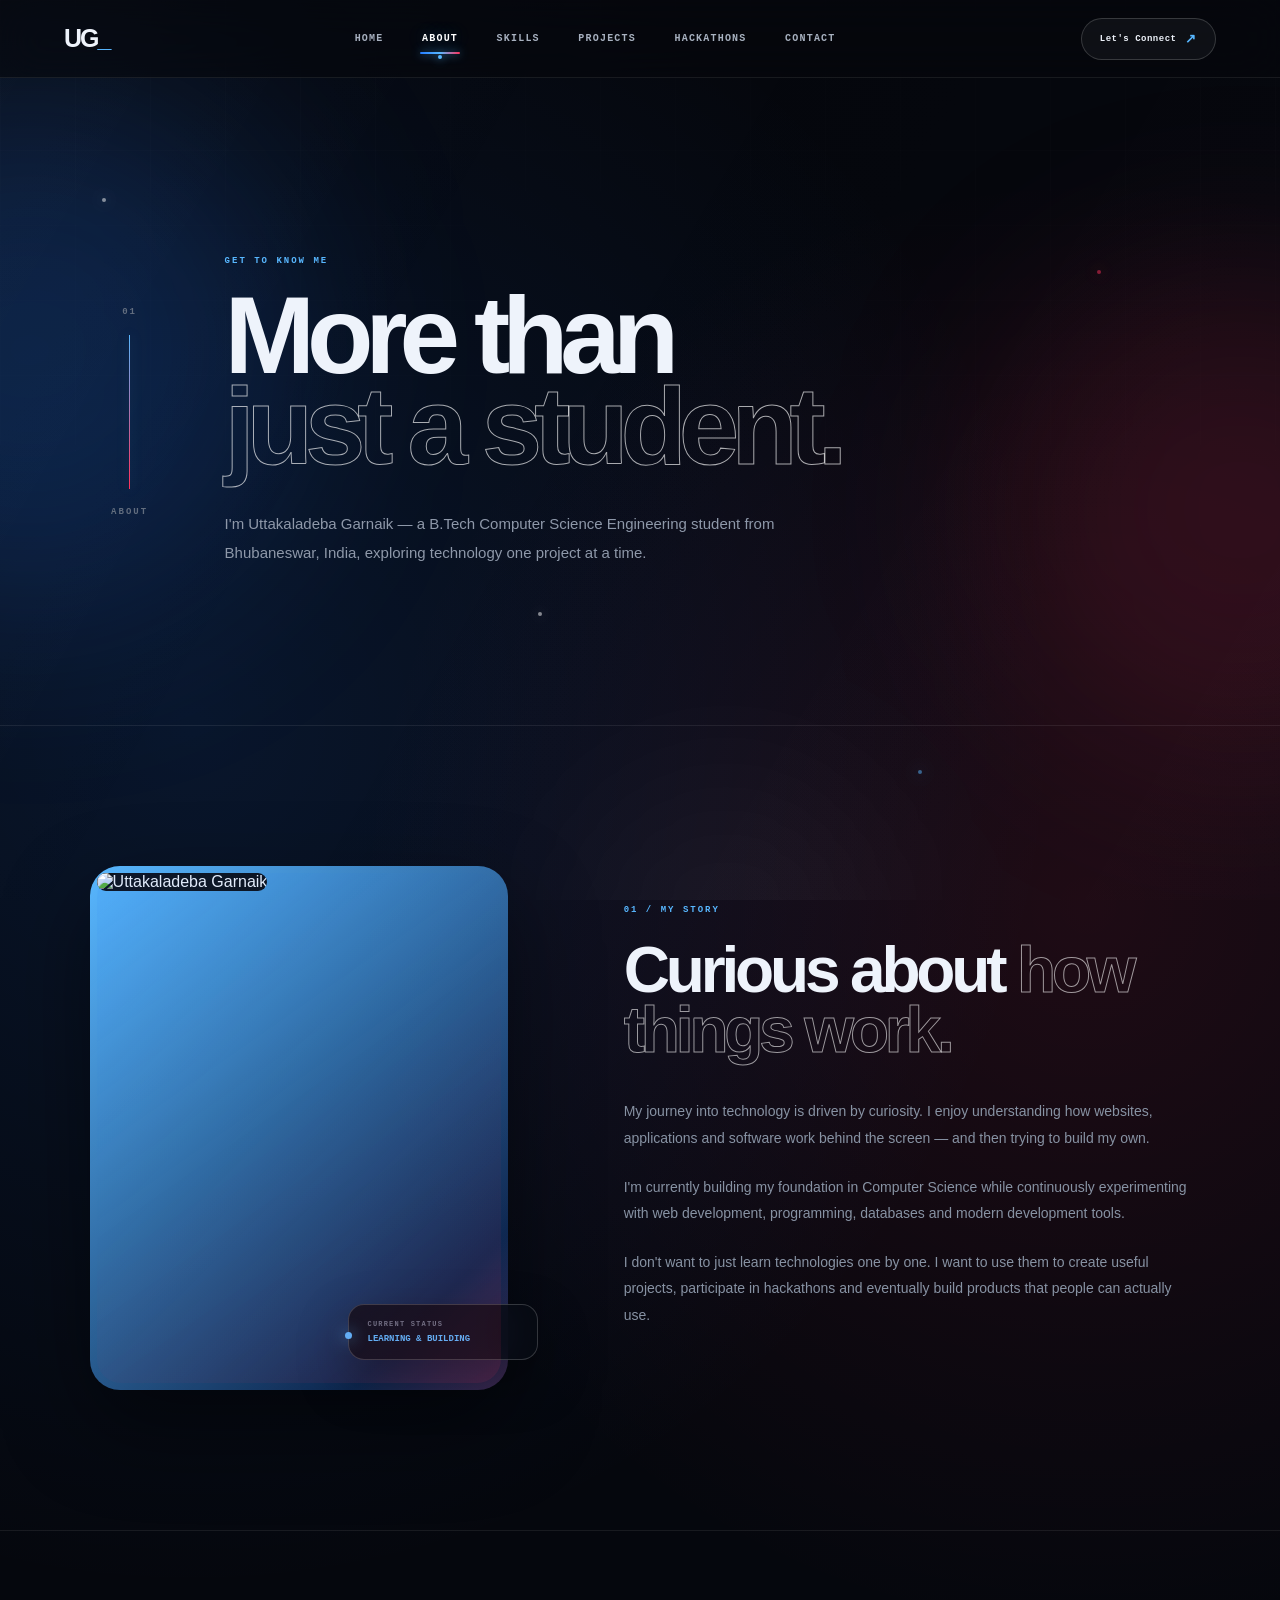
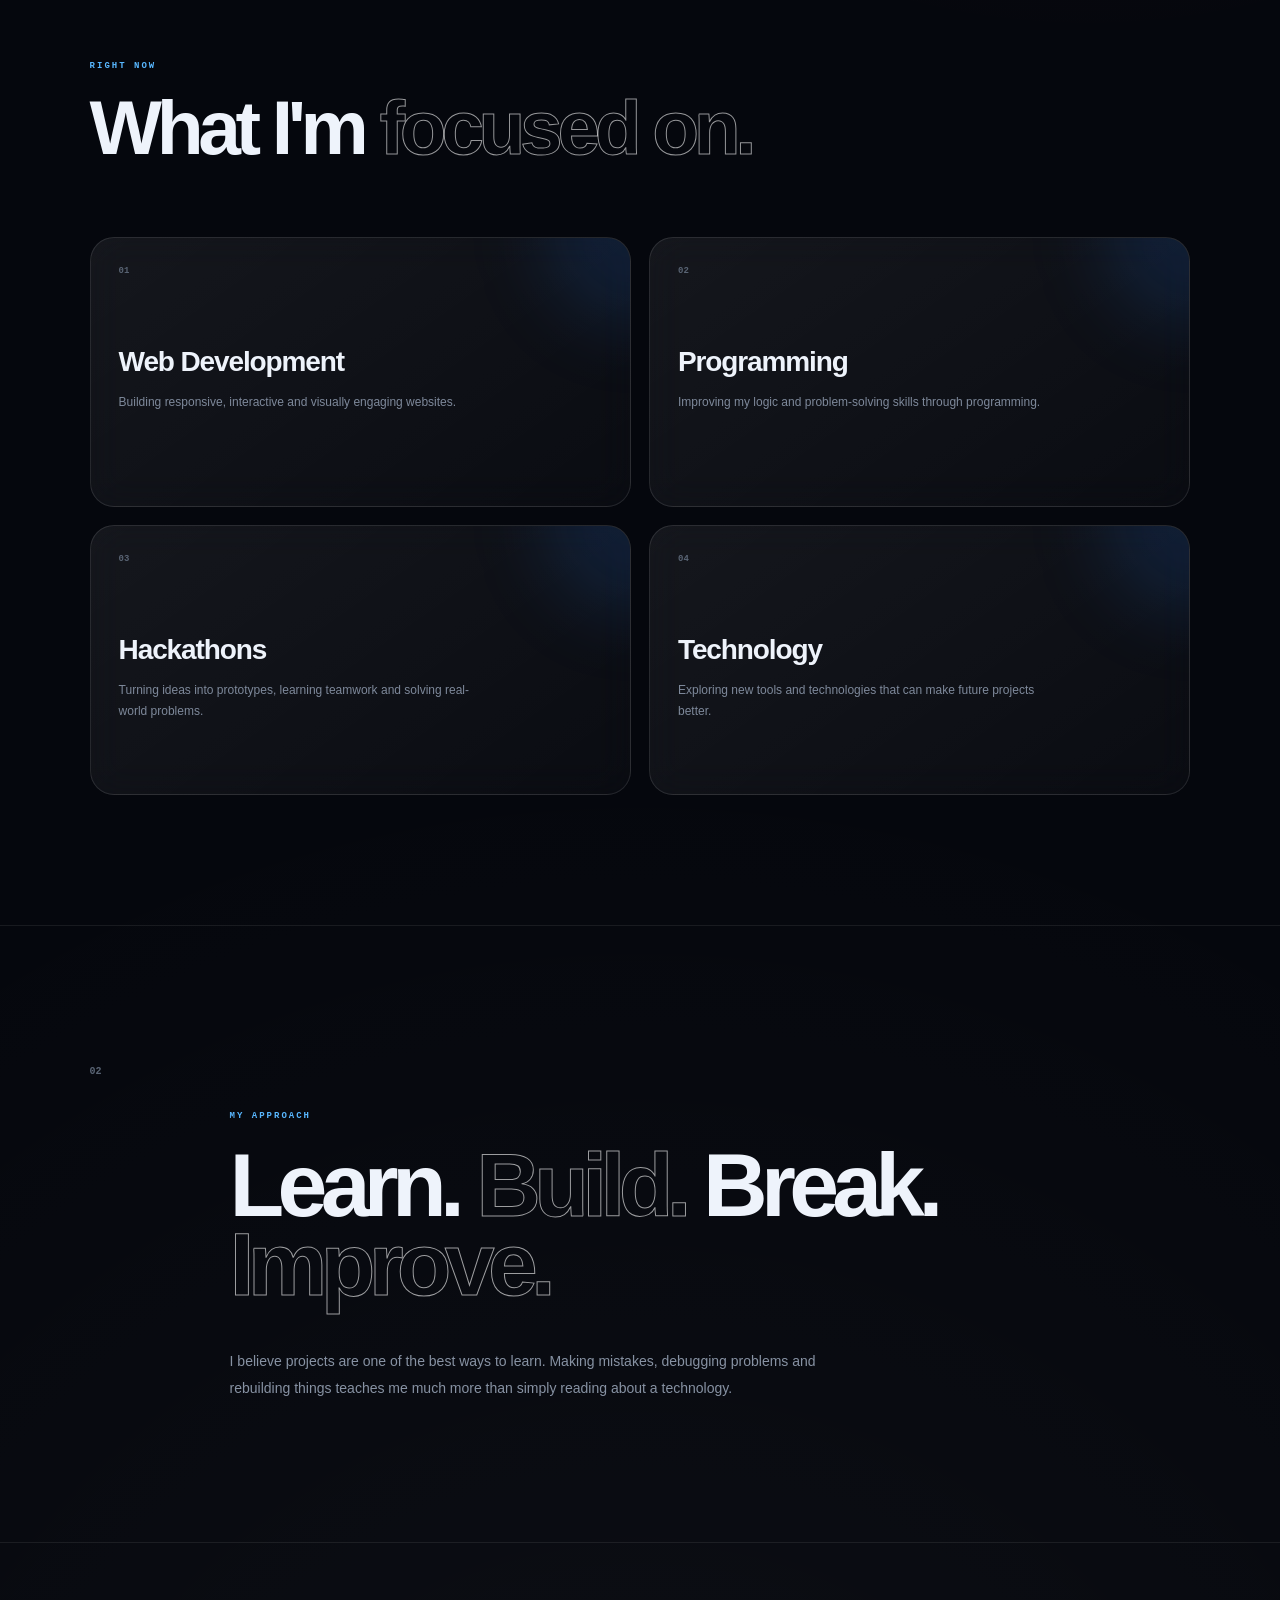
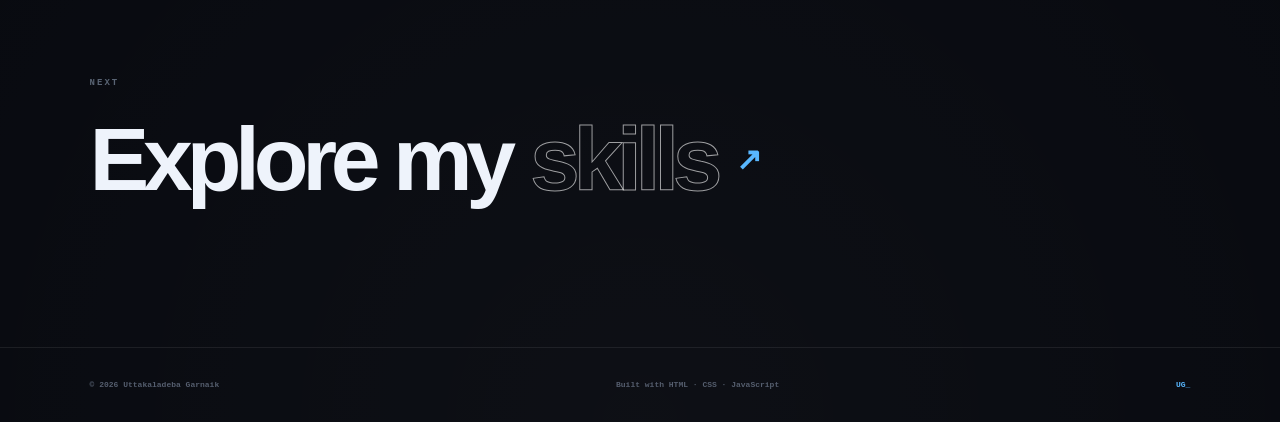
==== about.html @ 999d8cda "This is Portfolio" ====
<!DOCTYPE html>
<html lang="en">

<head>

    <meta charset="UTF-8">

    <meta
        name="viewport"
        content="width=device-width, initial-scale=1.0"
    >

    <meta
        name="description"
        content="About Uttakaladeba Garnaik — B.Tech CSE student, developer and technology enthusiast."
    >

    <meta
        name="author"
        content="Uttakaladeba Garnaik"
    >

    <title>
        About — Uttakaladeba Garnaik
    </title>

    <!-- COMMON CSS -->
    <link rel="stylesheet" href="style.css">

</head>


<body>


    <!-- ==================================================
         BACKGROUND
    =================================================== -->

    <div class="background">

        <div class="glow glow-blue"></div>

        <div class="glow glow-red"></div>

        <div class="glow glow-white"></div>

        <div class="background-grid"></div>

        <div class="particle particle-1"></div>

        <div class="particle particle-2"></div>

        <div class="particle particle-3"></div>

        <div class="particle particle-4"></div>

    </div>



    <!-- ==================================================
         NAVIGATION
    =================================================== -->

    <header class="navbar">

        <div class="nav-logo">

            <a href="index.html">

                UG<span>_</span>

            </a>

        </div>


        <nav class="nav-links">

            <a href="index.html">
                Home
            </a>

            <a
                href="about.html"
                class="active"
            >
                About
            </a>

            <a href="skills.html">
                Skills
            </a>

            <a href="projects.html">
                Projects
            </a>

            <a href="hackathons.html">
                Hackathons
            </a>

            <a href="contact.html">
                Contact
            </a>

        </nav>


        <a
            href="contact.html"
            class="nav-button"
        >

            Let's Connect

            <span>↗</span>

        </a>

    </header>



    <!-- ==================================================
         ABOUT HERO
    =================================================== -->

    <main>


        <section class="about-hero">


            <div class="about-hero-number">

                <span>
                    01
                </span>

                <div></div>

                <span>
                    ABOUT
                </span>

            </div>



            <div class="about-title">

                <p class="section-label">
                    GET TO KNOW ME
                </p>


                <h1>

                    More than
                    <br>

                    <span>
                        just a student.
                    </span>

                </h1>


                <p class="about-intro">

                    I'm Uttakaladeba Garnaik —
                    a B.Tech Computer Science Engineering
                    student from Bhubaneswar, India,
                    exploring technology one project
                    at a time.

                </p>

            </div>


        </section>



        <!-- ==================================================
             ABOUT CONTENT
        =================================================== -->

        <section class="about-main">


            <div class="about-image">

                <div class="about-image-frame">

                    <img
                        src="picture/Codex Image Aug 21, 2026, 12_15_15 PM.png"
                        alt="Uttakaladeba Garnaik"
                    >

                </div>


                <div class="image-tag">

                    <span>
                        CURRENT STATUS
                    </span>

                    <strong>
                        LEARNING & BUILDING
                    </strong>

                </div>

            </div>



            <div class="about-story">


                <p class="story-label">
                    01 / MY STORY
                </p>


                <h2>

                    Curious about
                    <span>
                        how things work.
                    </span>

                </h2>


                <p>

                    My journey into technology is driven
                    by curiosity. I enjoy understanding
                    how websites, applications and
                    software work behind the screen —
                    and then trying to build my own.

                </p>


                <p>

                    I'm currently building my foundation
                    in Computer Science while continuously
                    experimenting with web development,
                    programming, databases and modern
                    development tools.

                </p>


                <p>

                    I don't want to just learn technologies
                    one by one. I want to use them to
                    create useful projects, participate
                    in hackathons and eventually build
                    products that people can actually use.

                </p>


            </div>


        </section>



        <!-- ==================================================
             CURRENT FOCUS
        =================================================== -->

        <section class="about-focus">


            <div class="focus-heading">

                <p class="section-label">
                    RIGHT NOW
                </p>

                <h2>

                    What I'm
                    <span>
                        focused on.
                    </span>

                </h2>

            </div>


            <div class="focus-grid">


                <article class="focus-card">

                    <span class="focus-number">
                        01
                    </span>

                    <h3>
                        Web Development
                    </h3>

                    <p>
                        Building responsive,
                        interactive and visually
                        engaging websites.
                    </p>

                </article>


                <article class="focus-card">

                    <span class="focus-number">
                        02
                    </span>

                    <h3>
                        Programming
                    </h3>

                    <p>
                        Improving my logic and
                        problem-solving skills
                        through programming.
                    </p>

                </article>


                <article class="focus-card">

                    <span class="focus-number">
                        03
                    </span>

                    <h3>
                        Hackathons
                    </h3>

                    <p>
                        Turning ideas into prototypes,
                        learning teamwork and solving
                        real-world problems.
                    </p>

                </article>


                <article class="focus-card">

                    <span class="focus-number">
                        04
                    </span>

                    <h3>
                        Technology
                    </h3>

                    <p>
                        Exploring new tools and
                        technologies that can make
                        future projects better.
                    </p>

                </article>


            </div>

        </section>



        <!-- ==================================================
             PERSONAL APPROACH
        =================================================== -->

        <section class="about-approach">


            <div class="approach-number">
                02
            </div>


            <div class="approach-content">

                <p class="section-label">
                    MY APPROACH
                </p>


                <h2>

                    Learn.
                    <span>
                        Build.
                    </span>
                    Break.
                    <span>
                        Improve.
                    </span>

                </h2>


                <p>

                    I believe projects are one of the
                    best ways to learn. Making mistakes,
                    debugging problems and rebuilding
                    things teaches me much more than
                    simply reading about a technology.

                </p>

            </div>


        </section>



        <!-- ==================================================
             NEXT PAGE
        =================================================== -->

        <section class="next-page">

            <p>
                NEXT
            </p>


            <a href="skills.html">

                Explore my
                <span>
                    skills
                </span>

                <b>
                    ↗
                </b>

            </a>

        </section>


    </main>



    <!-- ==================================================
         FOOTER
    =================================================== -->

    <footer>

        <div>
            © 2026 Uttakaladeba Garnaik
        </div>


        <div>
            Built with HTML · CSS · JavaScript
        </div>


        <div>
            UG<span>_</span>
        </div>

    </footer>



    <script src="script.js"></script>

</body>

</html>
---- style.css ----
/* =========================================================
   UTTAKALADEBA GARNAIK
   FUTURISTIC GLASS PORTFOLIO
   FINAL INDEX CSS
========================================================= */


/* =========================================================
   01. ROOT
========================================================= */

:root {

    --bg: #05070d;
    --bg-soft: #090d16;

    --white: #ffffff;
    --text: #eef3fb;
    --muted: #8993a5;

    --blue: #247cff;
    --blue-light: #58b7ff;

    --red: #ff315b;
    --red-light: #ff7186;

    --green: #50e98b;

    --glass: rgba(255,255,255,.055);
    --glass-strong: rgba(255,255,255,.10);

    --border: rgba(255,255,255,.12);
    --border-light: rgba(255,255,255,.22);

    --font-main:
        "Inter",
        "Segoe UI",
        Arial,
        sans-serif;

    --font-mono:
        "Courier New",
        monospace;
}


/* =========================================================
   02. RESET
========================================================= */

* {
    margin: 0;
    padding: 0;
    box-sizing: border-box;
}

html {
    scroll-behavior: smooth;
}

body {

    min-height: 100vh;

    background:

        radial-gradient(
            circle at 15% 20%,
            rgba(36,124,255,.13),
            transparent 28%
        ),

        radial-gradient(
            circle at 85% 25%,
            rgba(255,49,91,.10),
            transparent 25%
        ),

        radial-gradient(
            circle at 50% 100%,
            rgba(255,255,255,.035),
            transparent 35%
        ),

        var(--bg);

    color: var(--text);

    font-family: var(--font-main);

    overflow-x: hidden;
}


body::before {

    content: "";

    position: fixed;

    inset: 0;

    pointer-events: none;

    z-index: -1;

    background:

        linear-gradient(
            120deg,
            rgba(255,255,255,.018),
            transparent 35%,
            rgba(255,255,255,.012)
        );
}


a {

    color: inherit;

    text-decoration: none;

    -webkit-tap-highlight-color: transparent;
}


::selection {

    background: var(--blue);

    color: white;
}



/* =========================================================
   03. BACKGROUND
========================================================= */

.background {

    position: fixed;

    inset: 0;

    overflow: hidden;

    z-index: -10;

    pointer-events: none;
}


.background-grid {

    position: absolute;

    inset: 0;

    background-image:

        linear-gradient(
            rgba(255,255,255,.025) 1px,
            transparent 1px
        ),

        linear-gradient(
            90deg,
            rgba(255,255,255,.025) 1px,
            transparent 1px
        );

    background-size: 75px 75px;

    mask-image:
        linear-gradient(
            to bottom,
            black,
            transparent 85%
        );

    opacity: .45;
}


.glow {

    position: absolute;

    border-radius: 50%;

    filter: blur(100px);

    pointer-events: none;
}


.glow-blue {

    width: 520px;

    height: 520px;

    background:
        rgba(36,124,255,.18);

    left: -230px;

    top: 10%;

    animation:
        blueGlow 12s ease-in-out infinite alternate;
}


.glow-red {

    width: 480px;

    height: 480px;

    background:
        rgba(255,49,91,.13);

    right: -200px;

    top: 30%;

    animation:
        redGlow 15s ease-in-out infinite alternate;
}


.glow-white {

    width: 300px;

    height: 300px;

    background:
        rgba(255,255,255,.045);

    left: 45%;

    bottom: -180px;

    filter: blur(90px);
}


@keyframes blueGlow {

    0% {
        transform:
            translate(0,0)
            scale(1);
    }

    100% {
        transform:
            translate(90px,-50px)
            scale(1.18);
    }
}


@keyframes redGlow {

    0% {
        transform:
            translate(0,0)
            scale(1);
    }

    100% {
        transform:
            translate(-80px,70px)
            scale(1.12);
    }
}



/* =========================================================
   04. PARTICLES
========================================================= */

.particle {

    position: absolute;

    width: 4px;

    height: 4px;

    border-radius: 50%;

    background: white;

    box-shadow:
        0 0 15px
        rgba(255,255,255,.8);

    opacity: .5;

    animation:
        particleFloat 8s ease-in-out infinite;
}


.particle-1 {
    top: 22%;
    left: 8%;
}


.particle-2 {
    top: 68%;
    left: 42%;
    animation-delay: -2s;
}


.particle-3 {

    top: 30%;
    right: 14%;

    background: var(--red);

    box-shadow:
        0 0 15px
        var(--red);

    animation-delay: -4s;
}


.particle-4 {

    bottom: 14%;
    right: 28%;

    background: var(--blue-light);

    box-shadow:
        0 0 15px
        var(--blue-light);

    animation-delay: -6s;
}


@keyframes particleFloat {

    0%,
    100% {
        transform: translateY(0);
        opacity: .25;
    }

    50% {
        transform: translateY(-25px);
        opacity: .8;
    }
}



/* =========================================================
   05. ROBOTS
========================================================= */

.robot {

    position: absolute;

    width: 90px;

    height: 125px;

    opacity: .28;

    filter:
        drop-shadow(
            0 0 15px
            rgba(36,124,255,.4)
        );
}


.robot-one {

    left: 5%;
    top: 35%;

    animation:
        robotOneMove 14s ease-in-out infinite;
}


.robot-two {

    right: 6%;
    top: 20%;

    transform: scale(.8);

    opacity: .22;

    animation:
        robotTwoMove 17s ease-in-out infinite;
}


.robot-antenna {

    position: absolute;

    width: 2px;
    height: 17px;

    left: 50%;
    top: -15px;

    background: var(--blue-light);
}


.robot-antenna::after {

    content: "";

    position: absolute;

    width: 6px;
    height: 6px;

    border-radius: 50%;

    left: -2px;
    top: -5px;

    background: var(--red);

    box-shadow:
        0 0 12px
        var(--red);
}


.robot-head {

    position: absolute;

    width: 58px;
    height: 48px;

    left: 16px;
    top: 5px;

    border-radius: 15px;

    background:
        linear-gradient(
            145deg,
            rgba(255,255,255,.12),
            rgba(255,255,255,.035)
        );

    border:
        1px solid
        rgba(88,183,255,.45);

    backdrop-filter:
        blur(10px);
}


.robot-eye {

    position: absolute;

    width: 7px;
    height: 7px;

    border-radius: 50%;

    top: 19px;

    background:
        var(--blue-light);

    box-shadow:
        0 0 12px
        var(--blue-light);

    animation:
        robotBlink 3s infinite;
}


.robot-eye:first-child {
    left: 14px;
}


.robot-eye:last-child {

    right: 14px;

    animation-delay: .2s;
}


.robot-body {

    position: absolute;

    width: 70px;
    height: 58px;

    left: 10px;
    top: 63px;

    border-radius: 16px;

    background:
        linear-gradient(
            145deg,
            rgba(255,255,255,.10),
            rgba(255,255,255,.025)
        );

    border:
        1px solid
        rgba(255,255,255,.13);

    backdrop-filter:
        blur(10px);

    display: flex;

    align-items: center;

    justify-content: center;
}


.robot-body span {

    font:
        9px
        var(--font-mono);

    color:
        var(--blue-light);

    letter-spacing:
        2px;
}


.robot-leg {

    position: absolute;

    width: 13px;
    height: 25px;

    top: 116px;

    background:
        rgba(255,255,255,.08);

    border:
        1px solid
        rgba(255,255,255,.13);

    border-radius:
        0 0 7px 7px;
}


.left-leg {
    left: 23px;
}


.right-leg {
    right: 23px;
}


@keyframes robotOneMove {

    0%,
    100% {

        transform:
            translate(0,0)
            rotate(-4deg);
    }

    25% {

        transform:
            translate(35px,-25px)
            rotate(5deg);
    }

    50% {

        transform:
            translate(70px,5px)
            rotate(-2deg);
    }

    75% {

        transform:
            translate(25px,35px)
            rotate(5deg);
    }
}


@keyframes robotTwoMove {

    0%,
    100% {

        transform:
            translate(0,0)
            rotate(3deg);
    }

    50% {

        transform:
            translate(-60px,50px)
            rotate(-5deg);
    }
}


@keyframes robotBlink {

    0%,
    46%,
    52%,
    100% {
        opacity: 1;
    }

    48%,
    50% {
        opacity: .15;
    }
}



/* =========================================================
   06. NAVBAR
   STRONGER + MORE ANIMATED
========================================================= */

.navbar {

    position: sticky;

    top: 0;

    z-index: 100;

    height: 78px;

    padding:
        0 clamp(20px,5vw,80px);

    display: flex;

    align-items: center;

    justify-content: space-between;

    background:
        rgba(5,7,13,.60);

    border-bottom:
        1px solid
        rgba(255,255,255,.08);

    backdrop-filter:
        blur(22px);

    -webkit-backdrop-filter:
        blur(22px);
}


.nav-logo a {

    font-size: 25px;

    font-weight: 900;

    letter-spacing: -2px;

    transition:
        .35s ease;
}


.nav-logo a:hover {

    transform:
        translateY(-2px);

    text-shadow:
        0 0 18px
        rgba(88,183,255,.55);
}


.nav-logo span {

    color:
        var(--blue-light);

    animation:
        logoBlink 2s ease-in-out infinite;
}


@keyframes logoBlink {

    50% {
        opacity: .35;
    }
}



/* =========================================================
   NAV LINKS — BOLD
========================================================= */

.nav-links {

    display: flex;

    align-items: center;

    gap:
        clamp(16px,2.7vw,38px);
}


.nav-links a {

    position: relative;

    color:
        #a8b1c0;

    font:
        700 10px
        var(--font-mono);

    text-transform:
        uppercase;

    letter-spacing:
        1.2px;

    padding:
        10px 2px;

    transition:
        color .35s ease,
        transform .35s ease,
        text-shadow .35s ease;
}


/* Animated line */

.nav-links a::before {

    content: "";

    position: absolute;

    left: 50%;

    bottom: 0;

    width: 0;

    height: 2px;

    transform:
        translateX(-50%);

    background:
        linear-gradient(
            90deg,
            var(--blue),
            var(--blue-light),
            var(--red)
        );

    border-radius:
        999px;

    box-shadow:
        0 0 10px
        rgba(88,183,255,.8);

    transition:
        width .4s
        cubic-bezier(.2,.8,.2,1);
}


/* Glow dot */

.nav-links a::after {

    content: "";

    position: absolute;

    left: 50%;

    bottom: -5px;

    width: 4px;

    height: 4px;

    border-radius: 50%;

    background:
        var(--blue-light);

    box-shadow:
        0 0 10px
        var(--blue-light);

    opacity: 0;

    transform:
        translateX(-50%)
        scale(.3);

    transition:
        .35s ease;
}


.nav-links a:hover {

    color:
        #ffffff;

    transform:
        translateY(-3px);

    text-shadow:
        0 0 16px
        rgba(88,183,255,.55);
}


.nav-links a:hover::before,
.nav-links a.active::before {

    width:
        100%;
}


.nav-links a:hover::after,
.nav-links a.active::after {

    opacity:
        1;

    transform:
        translateX(-50%)
        scale(1);
}


.nav-links a.active {

    color:
        #ffffff;

    text-shadow:
        0 0 15px
        rgba(88,183,255,.35);
}



/* =========================================================
   NAV BUTTON
========================================================= */

.nav-button {

    position:
        relative;

    display:
        flex;

    align-items:
        center;

    gap:
        9px;

    padding:
        12px 18px;

    border:
        1px solid
        rgba(255,255,255,.17);

    border-radius:
        999px;

    background:
        rgba(255,255,255,.045);

    font:
        700 9px
        var(--font-mono);

    letter-spacing:
        .5px;

    overflow:
        hidden;

    transition:
        .4s
        cubic-bezier(.2,.8,.2,1);
}


.nav-button::before {

    content: "";

    position: absolute;

    inset: 0;

    background:
        linear-gradient(
            100deg,
            transparent,
            rgba(88,183,255,.20),
            transparent
        );

    transform:
        translateX(-120%);

    transition:
        transform .7s ease;
}


.nav-button span {

    color:
        var(--blue-light);

    font-size:
        13px;

    position:
        relative;

    transition:
        .4s;
}


.nav-button:hover {

    color:
        white;

    border-color:
        rgba(88,183,255,.65);

    background:
        rgba(36,124,255,.10);

    transform:
        translateY(-3px);

    box-shadow:

        0 10px 30px
        rgba(36,124,255,.15),

        inset 0 0 20px
        rgba(36,124,255,.05);
}


.nav-button:hover::before {

    transform:
        translateX(120%);
}


.nav-button:hover span {

    transform:
        translate(4px,-3px);

}



/* =========================================================
   07. HERO
========================================================= */

.hero {

    position:
        relative;

    min-height:
        calc(100vh - 78px);

    padding:
        65px
        clamp(24px,7vw,110px)
        30px;

    display:
        grid;

    grid-template-columns:
        1.08fr .92fr;

    align-items:
        center;

    gap:
        70px;
}


.hero-left {

    position:
        relative;

    z-index:
        5;
}


.hero-intro {

    display:
        flex;

    align-items:
        center;

    gap:
        9px;

    margin-bottom:
        22px;

    color:
        #a7afbd;

    font:
        700 10px
        var(--font-mono);

    letter-spacing:
        2px;
}


.status-dot {

    width:
        7px;

    height:
        7px;

    border-radius:
        50%;

    background:
        var(--green);

    box-shadow:
        0 0 14px
        var(--green);

    animation:
        statusPulse 2s infinite;
}


@keyframes statusPulse {

    50% {

        opacity:
            .4;

        transform:
            scale(.75);
    }
}


.hero-name {

    font-size:
        clamp(
            52px,
            7.5vw,
            112px
        );

    line-height:
        .82;

    letter-spacing:
        -.075em;

    font-weight:
        900;

    color:
        white;
}


.hero-name span {

    display:
        block;

    color:
        transparent;

    -webkit-text-stroke:
        1px
        rgba(255,255,255,.7);

    text-shadow:
        0 0 40px
        rgba(36,124,255,.08);
}


.hero-role {

    display:
        flex;

    align-items:
        center;

    gap:
        14px;

    margin-top:
        28px;
}


.hero-role .line {

    width:
        45px;

    height:
        2px;

    background:
        linear-gradient(
            90deg,
            var(--blue),
            var(--red)
        );

    box-shadow:
        0 0 10px
        rgba(36,124,255,.5);
}


.hero-role p {

    font:
        700 10px
        var(--font-mono);

    color:
        var(--blue-light);

    letter-spacing:
        1.5px;
}


.hero-description {

    max-width:
        560px;

    margin-top:
        22px;

    color:
        #8c96a7;

    font-size:
        14px;

    font-weight:
        500;

    line-height:
        1.85;
}



/* =========================================================
   HERO BUTTONS
========================================================= */

.hero-buttons {

    display:
        flex;

    flex-wrap:
        wrap;

    gap:
        12px;

    margin-top:
        32px;
}


.primary-button,
.secondary-button {

    display:
        inline-flex;

    align-items:
        center;

    justify-content:
        center;

    gap:
        13px;

    padding:
        15px 21px;

    border-radius:
        999px;

    font:
        800 9px
        var(--font-mono);

    text-transform:
        uppercase;

    letter-spacing:
        .7px;

    transition:
        .4s
        cubic-bezier(.2,.8,.2,1);
}


.primary-button {

    color:
        #02050b;

    background:
        linear-gradient(
            110deg,
            var(--blue-light),
            #8bd4ff
        );

    box-shadow:
        0 10px 35px
        rgba(36,124,255,.18);
}


.primary-button:hover {

    transform:
        translateY(-5px)
        scale(1.02);

    box-shadow:
        0 18px 50px
        rgba(36,124,255,.30);
}


.primary-button span {

    font-size:
        13px;

    transition:
        .35s;
}


.primary-button:hover span {

    transform:
        translate(4px,-4px);
}


.secondary-button {

    color:
        #dce2eb;

    background:
        rgba(255,255,255,.035);

    border:
        1px solid
        rgba(255,255,255,.14);

    backdrop-filter:
        blur(10px);
}


.secondary-button:hover {

    color:
        white;

    border-color:
        rgba(255,255,255,.40);

    background:
        rgba(255,255,255,.08);

    transform:
        translateY(-5px);
}


.secondary-button span {

    transition:
        .35s;
}


.secondary-button:hover span {

    transform:
        translateX(5px);
}


/* =========================================================
   SOCIAL LINKS — FUTURISTIC INTERACTIVE
========================================================= */

.hero-socials {

    display: flex;
    align-items: center;
    flex-wrap: wrap;
    gap: 13px;

    margin-top: 42px;

}


/* FIND ME */

.hero-socials > span {

    color: #8e9aaa;

    font:
        700 8px
        var(--font-mono);

    letter-spacing: 2px;

    margin-right: 4px;

}


/* =========================================================
   SOCIAL BUTTON
========================================================= */

.hero-socials a {

    position: relative;

    min-width: 88px;
    height: 38px;

    display: inline-flex;
    align-items: center;
    justify-content: center;

    padding: 0 16px;

    color: #eef5ff;

    font:
        800 9px
        var(--font-mono);

    letter-spacing: .8px;

    border-radius: 50px;

    background:
        linear-gradient(
            135deg,
            rgba(255,255,255,.09),
            rgba(255,255,255,.025)
        );

    border:
        1px solid
        rgba(255,255,255,.18);

    backdrop-filter:
        blur(18px);

    -webkit-backdrop-filter:
        blur(18px);

    overflow: hidden;

    isolation: isolate;

    box-shadow:
        inset 0 1px 0
        rgba(255,255,255,.10),

        0 8px 25px
        rgba(0,0,0,.22);

    transition:
        transform .45s cubic-bezier(.2,.8,.2,1),
        border-color .35s ease,
        background .35s ease,
        box-shadow .45s ease;

}


/* =========================================================
   MOVING NEON BORDER
========================================================= */

.hero-socials a::before {

    content: "";

    position: absolute;

    inset: -2px;

    z-index: -1;

    border-radius: inherit;

    background:
        conic-gradient(
            from 0deg,
            transparent,
            var(--blue-light),
            transparent,
            var(--red),
            transparent
        );

    opacity: 0;

    animation:
        socialSpin 3s linear infinite;

    transition:
        opacity .35s ease;

}


@keyframes socialSpin {

    to {
        transform:
            rotate(360deg);
    }

}


/* =========================================================
   GLASS INNER LAYER
========================================================= */

.hero-socials a::after {

    content: "";

    position: absolute;

    inset: 1px;

    z-index: -1;

    border-radius: inherit;

    background:
        linear-gradient(
            135deg,
            rgba(9,13,22,.96),
            rgba(15,23,38,.90)
        );

}


/* =========================================================
   SHINE EFFECT
========================================================= */

.hero-socials a {

    --shine-position: -140%;

}


.hero-socials a span {

    position: relative;

    z-index: 3;

}


.hero-socials a:hover {

    transform:
        translateY(-7px)
        scale(1.06);

    border-color:
        rgba(255,255,255,.45);

    background:
        rgba(36,124,255,.12);

    box-shadow:

        0 15px 35px
        rgba(0,0,0,.35),

        0 0 25px
        rgba(36,124,255,.14);

}


/* Neon border appears */

.hero-socials a:hover::before {

    opacity: 1;

}


/* =========================================================
   LIGHT SWEEP
========================================================= */

.hero-socials a {

    isolation: isolate;

}


.hero-socials a {
    --x: -130%;
}


.hero-socials a:hover {

    animation:
        socialFloat 1.8s ease-in-out infinite alternate;

}


@keyframes socialFloat {

    from {
        transform:
            translateY(-5px)
            scale(1.04);
    }

    to {
        transform:
            translateY(-9px)
            scale(1.07);
    }

}


/* =========================================================
   CLICK EFFECT
========================================================= */

.hero-socials a:active {

    transform:
        translateY(-2px)
        scale(.96);

    transition:
        .1s;

}



/* =========================================================
   INDIVIDUAL COLORS
========================================================= */


/* GitHub */

.hero-socials a:nth-of-type(1):hover {

    border-color:
        rgba(255,255,255,.75);

    box-shadow:

        0 15px 35px
        rgba(0,0,0,.4),

        0 0 28px
        rgba(255,255,255,.12);

}


/* LinkedIn */

.hero-socials a:nth-of-type(2):hover {

    border-color:
        rgba(88,183,255,.8);

    box-shadow:

        0 15px 35px
        rgba(36,124,255,.22),

        0 0 30px
        rgba(88,183,255,.18);

}


/* Instagram */

.hero-socials a:nth-of-type(3):hover {

    border-color:
        rgba(255,80,130,.8);

    box-shadow:

        0 15px 35px
        rgba(255,49,91,.22),

        0 0 30px
        rgba(255,49,91,.18);

}


/* YouTube */

.hero-socials a:nth-of-type(4):hover {

    border-color:
        rgba(255,75,75,.85);

    box-shadow:

        0 15px 35px
        rgba(255,40,50,.25),

        0 0 30px
        rgba(255,50,50,.18);

}



/* =========================================================
   SOCIAL TEXT ANIMATION
========================================================= */

.hero-socials a {

    text-shadow:
        0 0 0 transparent;

}


.hero-socials a:hover {

    color:
        #ffffff;

    text-shadow:
        0 0 12px
        rgba(255,255,255,.55);

}


/* =========================================================
   LITTLE ARROW
========================================================= */

.hero-socials a {
    padding-right: 21px;
}


.hero-socials a::marker {
    display: none;
}



/* =========================================================
   MOBILE
========================================================= */

@media (max-width: 480px) {

    .hero-socials {

        gap: 9px;

    }


    .hero-socials > span {

        width: 100%;

        margin-bottom: 4px;

    }


    .hero-socials a {

        min-width: 76px;

        height: 35px;

        padding: 0 12px;

        font-size: 8px;

    }

}


/* =========================================================
   08. PHOTO
========================================================= */

.hero-right {

    min-height:
        600px;

    display:
        grid;

    place-items:
        center;

    position:
        relative;
}


.photo-area {

    position:
        relative;

    width:
        min(
            440px,
            72vw
        );

    aspect-ratio:
        1 / 1;

    display:
        grid;

    place-items:
        center;
}


.photo-glow {

    position:
        absolute;

    width:
        72%;

    height:
        72%;

    border-radius:
        50%;

    background:
        linear-gradient(
            135deg,
            rgba(36,124,255,.28),
            rgba(255,49,91,.20)
        );

    filter:
        blur(65px);

    animation:
        photoGlow 5s ease-in-out infinite alternate;
}


@keyframes photoGlow {

    to {

        transform:
            scale(1.15);

        opacity:
            .7;
    }
}


.profile-circle {

    position:
        relative;

    width:
        67%;

    aspect-ratio:
        1 / 1;

    border-radius:
        50%;

    overflow:
        hidden;

    z-index:
        5;

    background:
        #0b1019;

    border:
        2px solid
        rgba(255,255,255,.20);

    box-shadow:

        0 0 0 10px
        rgba(255,255,255,.025),

        0 0 0 11px
        rgba(36,124,255,.18),

        0 30px 80px
        rgba(0,0,0,.5);
}


.profile-circle::before {

    content:
        "";

    position:
        absolute;

    inset:
        0;

    z-index:
        2;

    background:
        linear-gradient(
            140deg,
            rgba(36,124,255,.10),
            transparent 45%,
            rgba(255,49,91,.10)
        );

    pointer-events:
        none;
}


.profile-circle img {

    width:
        100%;

    height:
        100%;

    object-fit:
        cover;

    object-position:
        center top;

    display:
        block;

    transition:
        .7s
        cubic-bezier(.2,.8,.2,1);
}


.profile-circle:hover img {

    transform:
        scale(1.07);
}



/* =========================================================
   09. PHOTO RINGS
========================================================= */

.photo-ring {

    position:
        absolute;

    border-radius:
        50%;

    pointer-events:
        none;
}


.ring-one {

    width:
        80%;

    height:
        80%;

    border:
        1px solid
        rgba(88,183,255,.35);

    border-left-color:
        transparent;

    border-bottom-color:
        rgba(88,183,255,.08);

    animation:
        ringRotate 12s linear infinite;
}


.ring-two {

    width:
        94%;

    height:
        94%;

    border:
        1px dashed
        rgba(255,49,91,.22);

    border-right-color:
        transparent;

    animation:
        ringRotateReverse 20s linear infinite;
}


.ring-three {

    width:
        106%;

    height:
        106%;

    border:
        1px solid
        rgba(255,255,255,.07);

    border-top-color:
        rgba(255,255,255,.25);

    animation:
        ringRotate 28s linear infinite;
}


@keyframes ringRotate {

    to {
        transform:
            rotate(360deg);
    }
}


@keyframes ringRotateReverse {

    to {
        transform:
            rotate(-360deg);
    }
}



/* =========================================================
   10. FLOATING CARDS
========================================================= */

.floating-card {

    position:
        absolute;

    z-index:
        10;

    min-width:
        120px;

    padding:
        12px 15px;

    border:
        1px solid
        rgba(255,255,255,.13);

    border-radius:
        14px;

    background:
        rgba(10,14,23,.68);

    backdrop-filter:
        blur(18px);

    box-shadow:
        0 20px 40px
        rgba(0,0,0,.25);

    display:
        flex;

    flex-direction:
        column;

    gap:
        5px;
}


.floating-card span {

    color:
        #6e7889;

    font:
        700 7px
        var(--font-mono);

    letter-spacing:
        1.3px;
}


.floating-card strong {

    color:
        white;

    font:
        800 9px
        var(--font-mono);
}


.card-top {

    top:
        15%;

    right:
        -4%;

    animation:
        floatingCard 5s ease-in-out infinite;
}


.card-top strong {

    color:
        var(--blue-light);
}


.card-bottom {

    bottom:
        16%;

    left:
        -4%;

    animation:
        floatingCard 6s ease-in-out infinite reverse;
}


.card-bottom strong {

    color:
        var(--red-light);
}


@keyframes floatingCard {

    50% {

        transform:
            translateY(-10px);
    }
}



/* =========================================================
   11. ORBIT DOTS
========================================================= */

.orbit-dot {

    position:
        absolute;

    width:
        8px;

    height:
        8px;

    border-radius:
        50%;

    z-index:
        9;
}


.dot-one {

    top:
        13%;

    left:
        17%;

    background:
        var(--blue-light);

    box-shadow:
        0 0 18px
        var(--blue-light);
}


.dot-two {

    right:
        8%;

    bottom:
        32%;

    background:
        var(--red);

    box-shadow:
        0 0 18px
        var(--red);
}


.dot-three {

    left:
        25%;

    bottom:
        8%;

    width:
        5px;

    height:
        5px;

    background:
        white;

    box-shadow:
        0 0 15px
        white;
}



/* =========================================================
   12. HERO BOTTOM
========================================================= */

.hero-bottom {

    grid-column:
        1 / -1;

    display:
        flex;

    align-items:
        center;

    justify-content:
        space-between;

    border-top:
        1px solid
        rgba(255,255,255,.08);

    padding-top:
        18px;
}


.hero-location {

    display:
        flex;

    align-items:
        center;

    gap:
        10px;
}


.small-line {

    width:
        28px;

    height:
        2px;

    background:
        linear-gradient(
            90deg,
            var(--blue),
            var(--red)
        );
}


.hero-bottom p,
.hero-bottom span {

    color:
        #606a7a;

    font:
        700 8px
        var(--font-mono);

    letter-spacing:
        1px;
}


.scroll-indicator {

    display:
        flex;

    align-items:
        center;

    gap:
        10px;
}


.scroll-indicator b {

    color:
        var(--blue-light);

    font-size:
        14px;

    animation:
        scrollArrow 1.5s ease-in-out infinite;
}


@keyframes scrollArrow {

    50% {
        transform:
            translateY(5px);
    }
}


.hero-version {

    display:
        flex;

    gap:
        8px;
}


.hero-version strong {

    color:
        #b3bbc8;
}



/* =========================================================
   13. QUICK INTRO
========================================================= */

.quick-intro {

    position:
        relative;

    min-height:
        55vh;

    padding:
        120px
        clamp(24px,7vw,110px);

    display:
        grid;

    grid-template-columns:
        80px 1fr;

    gap:
        50px;

    align-items:
        center;

    border-top:
        1px solid
        rgba(255,255,255,.08);
}


.intro-number {

    color:
        #505969;

    font:
        700 10px
        var(--font-mono);
}


.section-label {

    color:
        var(--blue-light);

    font:
        700 9px
        var(--font-mono);

    letter-spacing:
        2px;

    margin-bottom:
        22px;
}


.intro-content h2 {

    max-width:
        850px;

    font-size:
        clamp(
            42px,
            6vw,
            80px
        );

    line-height:
        .95;

    letter-spacing:
        -.065em;
}


.intro-content h2 span {

    display:
        block;

    color:
        transparent;

    -webkit-text-stroke:
        1px
        rgba(255,255,255,.55);
}


.text-link {

    display:
        inline-flex;

    align-items:
        center;

    gap:
        10px;

    margin-top:
        35px;

    padding-bottom:
        8px;

    border-bottom:
        2px solid
        rgba(255,255,255,.35);

    color:
        #b7bfcd;

    font:
        800 9px
        var(--font-mono);

    text-transform:
        uppercase;

    transition:
        .35s;
}


.text-link:hover {

    color:
        white;

    border-color:
        var(--blue-light);

}


.text-link span {

    color:
        var(--blue-light);

    transition:
        .3s;
}


.text-link:hover span {

    transform:
        translate(
            4px,
            -4px
        );
}



/* =========================================================
   14. FOOTER
========================================================= */

footer {

    min-height:
        75px;

    padding:
        20px
        clamp(24px,7vw,110px);

    display:
        flex;

    justify-content:
        space-between;

    align-items:
        center;

    gap:
        20px;

    border-top:
        1px solid
        rgba(255,255,255,.08);

    color:
        #555e6e;

    font:
        700 8px
        var(--font-mono);
}


footer div:last-child {

    color:
        var(--blue-light);
}



/* =========================================================
   15. TABLET
========================================================= */

@media (max-width: 1050px) {

    .nav-links {

        gap:
            18px;
    }


    .nav-links a {

        font-size:
            8px;
    }


    .hero {

        gap:
            35px;
    }


    .hero-name {

        font-size:
            clamp(
                50px,
                7vw,
                80px
            );
    }


    .hero-right {

        min-height:
            500px;
    }


    .card-top {

        right:
            -8%;
    }


    .card-bottom {

        left:
            -8%;
    }

}



/* =========================================================
   16. MOBILE
========================================================= */

@media (max-width: 800px) {

    .navbar {

        height:
            70px;
    }


    .nav-links {

        display:
            none;
    }


    .nav-button {

        padding:
            9px 13px;
    }


    .hero {

        min-height:
            auto;

        padding:
            70px 22px 30px;

        display:
            flex;

        flex-direction:
            column;

        align-items:
            stretch;

        gap:
            40px;
    }


    .hero-left {

        order:
            1;
    }


    .hero-right {

        order:
            2;

        min-height:
            430px;
    }


    .hero-bottom {

        order:
            3;
    }


    .hero-name {

        font-size:
            clamp(
                48px,
                13vw,
                80px
            );
    }


    .hero-description {

        font-size:
            13px;
    }


    .photo-area {

        width:
            min(
                350px,
                78vw
            );
    }


    .floating-card {

        min-width:
            105px;

        padding:
            10px 12px;
    }


    .card-top {

        right:
            0;
    }


    .card-bottom {

        left:
            0;
    }


    .hero-bottom {

        gap:
            15px;
    }


    .hero-version {

        display:
            none;
    }


    .quick-intro {

        min-height:
            50vh;

        padding:
            90px 22px;

        grid-template-columns:
            1fr;

        gap:
            25px;
    }


    .intro-content h2 {

        font-size:
            clamp(
                42px,
                12vw,
                65px
            );
    }


    footer {

        flex-direction:
            column;

        align-items:
            flex-start;

        padding:
            25px 22px;
    }

}



/* =========================================================
   17. SMALL MOBILE
========================================================= */

@media (max-width: 480px) {

    .nav-logo a {

        font-size:
            21px;
    }


    .nav-button {

        font-size:
            8px;
    }


    .hero {

        padding-top:
            55px;
    }


    .hero-intro {

        font-size:
            8px;
    }


    .hero-name {

        font-size:
            clamp(
                42px,
                13.5vw,
                64px
            );
    }


    .hero-description {

        font-size:
            12px;

        line-height:
            1.75;
    }


    .hero-buttons {

        flex-direction:
            column;

        align-items:
            stretch;
    }


    .primary-button,
    .secondary-button {

        justify-content:
            center;
    }


    .hero-socials {

        gap:
            13px;

        margin-top:
            30px;
    }


    .hero-socials > span {

        width:
            100%;
    }


    .hero-right {

        min-height:
            350px;
    }


    .photo-area {

        width:
            min(
                300px,
                78vw
            );
    }


    .floating-card {

        transform:
            scale(.85);
    }


    .card-top {

        right:
            -5%;
    }


    .card-bottom {

        left:
            -5%;
    }


    .robot {

        transform:
            scale(.65);
    }


    .robot-one {

        left:
            -20px;
    }


    .robot-two {

        right:
            -20px;
    }


    .hero-bottom {

        flex-direction:
            column;

        align-items:
            flex-start;
    }


    .scroll-indicator {

        display:
            none;
    }

}



/* =========================================================
   18. REDUCED MOTION
========================================================= */

@media (prefers-reduced-motion: reduce) {

    *,
    *::before,
    *::after {

        animation-duration:
            .01ms !important;

        animation-iteration-count:
            1 !important;

        scroll-behavior:
            auto !important;
    }

}




/* =========================================================
   ABOUT PAGE
   ADD THIS AT THE END OF style.css
========================================================= */


/* =========================================================
   ABOUT HERO
========================================================= */

.about-hero {

    min-height: 72vh;

    padding:
        110px
        clamp(24px, 7vw, 110px)
        90px;

    display: grid;

    grid-template-columns: 80px 1fr;

    gap: 55px;

    align-items: center;

    border-bottom:
        1px solid
        rgba(255,255,255,.08);

}


.about-hero-number {

    height: 210px;

    display: flex;

    flex-direction: column;

    align-items: center;

    justify-content: space-between;

    color: #626d7e;

    font:
        700 9px
        var(--font-mono);

    letter-spacing: 2px;

}


.about-hero-number div {

    width: 1px;

    flex: 1;

    margin: 18px 0;

    background:
        linear-gradient(
            to bottom,
            var(--blue-light),
            var(--red)
        );

    box-shadow:
        0 0 12px
        rgba(88,183,255,.35);

}


.about-title {

    position: relative;

}


.about-title .section-label {

    color:
        var(--blue-light);

    font:
        800 9px
        var(--font-mono);

    letter-spacing: 2px;

}


.about-title h1 {

    margin-top: 24px;

    max-width: 950px;

    font-size:
        clamp(
            58px,
            8.5vw,
            125px
        );

    line-height: .84;

    letter-spacing: -.075em;

    font-weight: 900;

}


.about-title h1 span {

    display: block;

    color: transparent;

    -webkit-text-stroke:
        1px
        rgba(255,255,255,.65);

    transition: .5s ease;

}


.about-title h1:hover span {

    color:
        rgba(88,183,255,.08);

    -webkit-text-stroke:
        1px
        var(--blue-light);

    text-shadow:
        0 0 35px
        rgba(88,183,255,.25);

}


.about-intro {

    max-width: 620px;

    margin-top: 38px;

    color:
        #8e98a9;

    font-size: 15px;

    font-weight: 500;

    line-height: 1.9;

}



/* =========================================================
   ABOUT MAIN SECTION
========================================================= */

.about-main {

    padding:
        140px
        clamp(24px, 7vw, 110px);

    display: grid;

    grid-template-columns:
        .85fr 1.15fr;

    gap:
        clamp(55px, 9vw, 140px);

    align-items: center;

}


/* =========================================================
   ABOUT IMAGE
========================================================= */

.about-image {

    position: relative;

    width: min(
        100%,
        450px
    );

}


.about-image-frame {

    position: relative;

    width: 100%;

    aspect-ratio: 4 / 5;

    padding: 7px;

    border-radius: 30px;

    background:
        linear-gradient(
            135deg,
            var(--blue-light),
            rgba(36,124,255,.25),
            var(--red),
            rgba(255,255,255,.15)
        );

    background-size: 250% 250%;

    animation:
        aboutBorderMove 6s ease infinite;

    box-shadow:
        0 35px 90px
        rgba(0,0,0,.45);

}


@keyframes aboutBorderMove {

    0% {
        background-position:
            0% 50%;
    }

    50% {
        background-position:
            100% 50%;
    }

    100% {
        background-position:
            0% 50%;
    }

}


.about-image-frame::before {

    content: "";

    position: absolute;

    inset: 7px;

    z-index: 2;

    border-radius: 24px;

    background:
        linear-gradient(
            145deg,
            rgba(36,124,255,.08),
            transparent 45%,
            rgba(255,49,91,.10)
        );

    pointer-events: none;

}


.about-image-frame img {

    width: 100%;

    height: 100%;

    object-fit: cover;

    object-position: center top;

    border-radius: 24px;

    background: #0b1019;

    transition:
        transform .7s
        cubic-bezier(.2,.8,.2,1);

}


.about-image-frame:hover img {

    transform:
        scale(1.045);

}



/* =========================================================
   IMAGE FLOATING TAG
========================================================= */

.image-tag {

    position: absolute;

    right: -30px;

    bottom: 30px;

    min-width: 190px;

    padding: 15px 18px;

    display: flex;

    flex-direction: column;

    gap: 6px;

    border:
        1px solid
        rgba(255,255,255,.18);

    border-radius: 16px;

    background:
        rgba(7,11,19,.78);

    backdrop-filter:
        blur(20px);

    -webkit-backdrop-filter:
        blur(20px);

    box-shadow:
        0 20px 50px
        rgba(0,0,0,.35);

    animation:
        aboutTagFloat 5s ease-in-out infinite;

}


.image-tag::before {

    content: "";

    position: absolute;

    width: 7px;

    height: 7px;

    border-radius: 50%;

    left: -4px;

    top: 50%;

    background:
        var(--blue-light);

    box-shadow:
        0 0 15px
        var(--blue-light);

}


.image-tag span {

    color:
        #687386;

    font:
        700 7px
        var(--font-mono);

    letter-spacing: 1.2px;

}


.image-tag strong {

    color:
        var(--blue-light);

    font:
        800 9px
        var(--font-mono);

}


@keyframes aboutTagFloat {

    0%,
    100% {

        transform:
            translateY(0);

    }

    50% {

        transform:
            translateY(-10px);

    }

}



/* =========================================================
   ABOUT STORY
========================================================= */

.about-story {

    max-width: 680px;

}


.story-label {

    margin-bottom: 25px;

    color:
        var(--blue-light);

    font:
        800 9px
        var(--font-mono);

    letter-spacing: 2px;

}


.about-story h2 {

    margin-bottom: 38px;

    font-size:
        clamp(
            42px,
            5vw,
            72px
        );

    line-height: .94;

    letter-spacing: -.065em;

    font-weight: 850;

}


.about-story h2 span {

    color: transparent;

    -webkit-text-stroke:
        1px
        rgba(255,255,255,.58);

}


.about-story > p:not(.story-label) {

    color:
        #8792a3;

    font-size: 14px;

    font-weight: 500;

    line-height: 1.9;

    margin-bottom: 22px;

}



/* =========================================================
   FOCUS SECTION
========================================================= */

.about-focus {

    padding:
        130px
        clamp(24px, 7vw, 110px);

    border-top:
        1px solid
        rgba(255,255,255,.08);

}


.focus-heading .section-label {

    color:
        var(--blue-light);

    font:
        800 9px
        var(--font-mono);

    letter-spacing: 2px;

}


.focus-heading h2 {

    margin-top: 22px;

    font-size:
        clamp(
            48px,
            6vw,
            82px
        );

    line-height: .9;

    letter-spacing: -.07em;

    font-weight: 900;

}


.focus-heading h2 span {

    color: transparent;

    -webkit-text-stroke:
        1px
        rgba(255,255,255,.58);

}



/* =========================================================
   FOCUS CARDS
========================================================= */

.focus-grid {

    display: grid;

    grid-template-columns:
        repeat(2, 1fr);

    gap: 18px;

    margin-top: 75px;

}


.focus-card {

    position: relative;

    min-height: 270px;

    padding: 28px;

    overflow: hidden;

    border:
        1px solid
        rgba(255,255,255,.11);

    border-radius: 24px;

    background:
        linear-gradient(
            145deg,
            rgba(255,255,255,.065),
            rgba(255,255,255,.025)
        );

    backdrop-filter:
        blur(18px);

    -webkit-backdrop-filter:
        blur(18px);

    transition:
        transform .5s
        cubic-bezier(.2,.8,.2,1),
        border-color .4s,
        box-shadow .5s;

}


.focus-card::before {

    content: "";

    position: absolute;

    width: 190px;

    height: 190px;

    right: -100px;

    top: -100px;

    border-radius: 50%;

    background:
        rgba(36,124,255,.13);

    filter:
        blur(35px);

    transition:
        .5s ease;

}


.focus-card::after {

    content: "";

    position: absolute;

    left: -100%;

    top: 0;

    width: 60%;

    height: 100%;

    background:
        linear-gradient(
            90deg,
            transparent,
            rgba(255,255,255,.07),
            transparent
        );

    transform:
        skewX(-20deg);

    transition:
        .7s ease;

}


.focus-card:hover {

    transform:
        translateY(-9px);

    border-color:
        rgba(88,183,255,.38);

    box-shadow:
        0 25px 60px
        rgba(0,0,0,.32),

        0 0 30px
        rgba(36,124,255,.07);

}


.focus-card:hover::before {

    transform:
        scale(1.5);

    background:
        rgba(255,49,91,.15);

}


.focus-card:hover::after {

    left: 140%;

}


.focus-number {

    position: relative;

    z-index: 2;

    display: block;

    color:
        #596474;

    font:
        800 9px
        var(--font-mono);

    margin-bottom: 70px;

}


.focus-card h3 {

    position: relative;

    z-index: 2;

    font-size: 28px;

    font-weight: 800;

    letter-spacing: -.04em;

    margin-bottom: 14px;

}


.focus-card p {

    position: relative;

    z-index: 2;

    max-width: 370px;

    color:
        #7e899b;

    font-size: 12px;

    font-weight: 500;

    line-height: 1.8;

}



/* =========================================================
   APPROACH SECTION
========================================================= */

.about-approach {

    padding:
        140px
        clamp(24px, 7vw, 110px);

    display: grid;

    grid-template-columns:
        80px 1fr;

    gap: 60px;

    border-top:
        1px solid
        rgba(255,255,255,.08);

}


.approach-number {

    color:
        #596474;

    font:
        800 10px
        var(--font-mono);

}


.approach-content {

    max-width: 1000px;

}


.approach-content .section-label {

    color:
        var(--blue-light);

    font:
        800 9px
        var(--font-mono);

    letter-spacing: 2px;

}


.approach-content h2 {

    margin-top: 25px;

    font-size:
        clamp(
            55px,
            7vw,
            100px
        );

    line-height: .88;

    letter-spacing: -.075em;

    font-weight: 900;

}


.approach-content h2 span {

    color: transparent;

    -webkit-text-stroke:
        1px
        rgba(255,255,255,.60);

}


.approach-content > p {

    max-width: 620px;

    margin-top: 45px;

    color:
        #8792a3;

    font-size: 14px;

    line-height: 1.9;

}



/* =========================================================
   NEXT PAGE
========================================================= */

.next-page {

    min-height: 45vh;

    padding:
        100px
        clamp(24px, 7vw, 110px);

    display: flex;

    flex-direction: column;

    justify-content: center;

    border-top:
        1px solid
        rgba(255,255,255,.08);

}


.next-page p {

    color:
        #596474;

    font:
        800 9px
        var(--font-mono);

    letter-spacing: 2px;

    margin-bottom: 20px;

}


.next-page a {

    position: relative;

    display: inline-flex;

    align-items: center;

    gap: 20px;

    width: fit-content;

    font-size:
        clamp(
            45px,
            7vw,
            90px
        );

    font-weight: 900;

    letter-spacing: -.07em;

    transition:
        transform .45s
        cubic-bezier(.2,.8,.2,1);

}


.next-page a span {

    color: transparent;

    -webkit-text-stroke:
        1px
        rgba(255,255,255,.6);

    transition:
        .45s ease;

}


.next-page a b {

    color:
        var(--blue-light);

    font-size: .35em;

    transition:
        .4s ease;

}


.next-page a:hover {

    transform:
        translateX(12px);

}


.next-page a:hover span {

    color:
        var(--blue-light);

    -webkit-text-stroke:
        0 transparent;

    text-shadow:
        0 0 25px
        rgba(88,183,255,.55);

}


.next-page a:hover b {

    transform:
        translate(
            8px,
            -8px
        );

}



/* =========================================================
   ABOUT PAGE RESPONSIVE
========================================================= */

@media (max-width: 900px) {

    .about-hero {

        grid-template-columns: 1fr;

        gap: 30px;

        padding-top: 90px;

    }


    .about-hero-number {

        height: auto;

        flex-direction: row;

        justify-content: flex-start;

        gap: 15px;

    }


    .about-hero-number div {

        flex: none;

        width: 45px;

        height: 1px;

        margin: 0;

    }


    .about-main {

        grid-template-columns: 1fr;

        gap: 80px;

    }


    .about-image {

        max-width: 500px;

    }


    .focus-grid {

        grid-template-columns: 1fr;

    }


    .about-approach {

        grid-template-columns: 1fr;

        gap: 30px;

    }

}



/* =========================================================
   MOBILE
========================================================= */

@media (max-width: 600px) {

    .about-hero {

        min-height: 65vh;

        padding:
            80px 22px;

    }


    .about-title h1 {

        font-size:
            clamp(
                52px,
                14vw,
                78px
            );

    }


    .about-intro {

        font-size: 13px;

    }


    .about-main,
    .about-focus,
    .about-approach,
    .next-page {

        padding:
            90px 22px;

    }


    .about-image {

        width: 100%;

    }


    .image-tag {

        right: 8px;

        bottom: 18px;

        min-width: 170px;

    }


    .about-story h2 {

        font-size: 43px;

    }


    .focus-card {

        min-height: 240px;

    }


    .focus-number {

        margin-bottom: 55px;

    }


    .approach-content h2 {

        font-size: 50px;

    }


    .next-page a {

        font-size: 47px;

        flex-wrap: wrap;

    }

}



/* =========================================================
   SMALL MOBILE
========================================================= */

@media (max-width: 420px) {

    .about-title h1 {

        font-size:
            48px;

    }


    .about-story h2 {

        font-size:
            38px;

    }


    .focus-card {

        padding:
            23px;

    }


    .focus-card h3 {

        font-size:
            24px;

    }


    .next-page a {

        font-size:
            40px;

    }

}





/* =========================================================
   SKILLS PAGE
   ADD THIS AT THE END OF style.css
========================================================= */


/* =========================================================
   SKILLS HERO
========================================================= */

.skills-hero {

    min-height: 72vh;

    padding:
        110px
        clamp(24px, 7vw, 110px)
        90px;

    display: grid;

    grid-template-columns: 80px 1fr;

    gap: 55px;

    align-items: center;

    border-bottom:
        1px solid
        rgba(255,255,255,.08);

}


.skills-index {

    height: 210px;

    display: flex;

    flex-direction: column;

    align-items: center;

    justify-content: space-between;

    color: #626d7e;

    font:
        700 9px
        var(--font-mono);

    letter-spacing: 2px;

}


.skills-index div {

    width: 1px;

    flex: 1;

    margin: 18px 0;

    background:
        linear-gradient(
            to bottom,
            var(--blue-light),
            var(--red)
        );

    box-shadow:
        0 0 12px
        rgba(88,183,255,.35);

}


.skills-heading {

    position: relative;

}


.skills-heading .section-label {

    color:
        var(--blue-light);

    font:
        800 9px
        var(--font-mono);

    letter-spacing: 2px;

}


.skills-heading h1 {

    margin-top: 24px;

    max-width: 1000px;

    font-size:
        clamp(
            58px,
            8.5vw,
            125px
        );

    line-height: .84;

    letter-spacing: -.075em;

    font-weight: 900;

}


.skills-heading h1 span {

    display: block;

    color: transparent;

    -webkit-text-stroke:
        1px
        rgba(255,255,255,.65);

    transition: .5s ease;

}


.skills-heading h1:hover span {

    color:
        rgba(88,183,255,.08);

    -webkit-text-stroke:
        1px
        var(--blue-light);

    text-shadow:
        0 0 35px
        rgba(88,183,255,.25);

}


.skills-intro {

    max-width: 620px;

    margin-top: 38px;

    color:
        #8e98a9;

    font-size: 15px;

    font-weight: 500;

    line-height: 1.9;

}



/* =========================================================
   SKILLS CORE
========================================================= */

.skills-core {

    min-height: 700px;

    padding:
        120px
        clamp(24px, 7vw, 110px);

    display: grid;

    grid-template-columns:
        1fr 1fr;

    gap:
        clamp(60px, 9vw, 140px);

    align-items: center;

    border-bottom:
        1px solid
        rgba(255,255,255,.08);

}


.core-visual {

    position: relative;

    width:
        min(520px, 85vw);

    aspect-ratio: 1 / 1;

    margin: auto;

    display: grid;

    place-items: center;

}


/* =========================================================
   CORE RINGS
========================================================= */

.core-ring {

    position: absolute;

    border-radius: 50%;

    pointer-events: none;

}


.core-ring-one {

    width: 52%;

    height: 52%;

    border:
        1px solid
        rgba(88,183,255,.35);

    border-left-color:
        transparent;

    border-bottom-color:
        transparent;

    animation:
        skillsRingOne
        9s linear infinite;

}


.core-ring-two {

    width: 72%;

    height: 72%;

    border:
        1px dashed
        rgba(255,49,91,.28);

    border-right-color:
        transparent;

    animation:
        skillsRingTwo
        15s linear infinite reverse;

}


.core-ring-three {

    width: 92%;

    height: 92%;

    border:
        1px solid
        rgba(255,255,255,.08);

    border-top-color:
        rgba(88,183,255,.3);

    animation:
        skillsRingThree
        23s linear infinite;

}


@keyframes skillsRingOne {

    to {
        transform:
            rotate(360deg);
    }

}


@keyframes skillsRingTwo {

    to {
        transform:
            rotate(-360deg);
    }

}


@keyframes skillsRingThree {

    to {
        transform:
            rotate(360deg);
    }

}



/* =========================================================
   CORE CENTER
========================================================= */

.core-center {

    position: relative;

    z-index: 5;

    width: 145px;

    height: 145px;

    border-radius: 50%;

    display: flex;

    flex-direction: column;

    align-items: center;

    justify-content: center;

    background:
        radial-gradient(
            circle,
            rgba(36,124,255,.15),
            rgba(7,11,19,.94) 65%
        );

    border:
        1px solid
        rgba(88,183,255,.35);

    box-shadow:

        0 0 40px
        rgba(36,124,255,.12),

        inset 0 0 35px
        rgba(36,124,255,.08);

    animation:
        corePulse
        4s ease-in-out infinite;

}


.core-center::before {

    content: "";

    position: absolute;

    inset: -12px;

    border-radius: 50%;

    border:
        1px solid
        rgba(255,255,255,.06);

    animation:
        corePulseRing
        4s ease-in-out infinite;

}


.core-center span {

    color:
        white;

    font-size:
        38px;

    font-weight:
        900;

    letter-spacing:
        -.08em;

}


.core-center strong {

    margin-top: 3px;

    color:
        var(--blue-light);

    font:
        800 9px
        var(--font-mono);

    letter-spacing:
        3px;

}


@keyframes corePulse {

    0%,
    100% {
        transform:
            scale(1);
    }

    50% {
        transform:
            scale(1.05);
    }

}


@keyframes corePulseRing {

    50% {
        transform:
            scale(1.15);

        opacity:
            .25;
    }

}



/* =========================================================
   TECHNOLOGY NODES
========================================================= */

.tech-node {

    position: absolute;

    z-index: 10;

    min-width: 58px;

    height: 58px;

    padding: 0 10px;

    display: flex;

    align-items: center;

    justify-content: center;

    border:
        1px solid
        rgba(255,255,255,.17);

    border-radius:
        50%;

    background:
        rgba(7,11,19,.78);

    backdrop-filter:
        blur(15px);

    -webkit-backdrop-filter:
        blur(15px);

    color:
        #dfe8f5;

    font:
        800 9px
        var(--font-mono);

    box-shadow:
        0 12px 30px
        rgba(0,0,0,.25);

    transition:
        .4s
        cubic-bezier(.2,.8,.2,1);

}


.tech-node::before {

    content: "";

    position: absolute;

    inset: -5px;

    border-radius: 50%;

    border:
        1px solid
        rgba(88,183,255,.08);

    transition:
        .4s;

}


.tech-node:hover {

    color:
        white;

    transform:
        scale(1.15)
        translateY(-5px);

    border-color:
        rgba(88,183,255,.65);

    background:
        rgba(36,124,255,.12);

    box-shadow:

        0 15px 35px
        rgba(36,124,255,.18),

        0 0 25px
        rgba(88,183,255,.14);

}


.tech-node:hover::before {

    transform:
        scale(1.25);

    border-color:
        rgba(88,183,255,.3);

}



/* Node positions */

.node-html {

    top: 5%;

    left: 47%;

}


.node-css {

    top: 24%;

    right: 4%;

}


.node-js {

    bottom: 24%;

    right: 5%;

}


.node-python {

    bottom: 5%;

    left: 47%;

}


.node-sql {

    bottom: 24%;

    left: 5%;

}


.node-git {

    top: 24%;

    left: 4%;

}



/* =========================================================
   CORE CONTENT
========================================================= */

.core-content {

    max-width: 600px;

}


.core-content .story-label {

    color:
        var(--blue-light);

    font:
        800 9px
        var(--font-mono);

    letter-spacing:
        2px;

    margin-bottom:
        25px;

}


.core-content h2 {

    margin-bottom:
        35px;

    font-size:
        clamp(
            44px,
            5vw,
            75px
        );

    line-height:
        .92;

    letter-spacing:
        -.065em;

    font-weight:
        900;

}


.core-content h2 span {

    color:
        transparent;

    -webkit-text-stroke:
        1px
        rgba(255,255,255,.58);

}


.core-content > p {

    color:
        #8792a3;

    font-size:
        14px;

    font-weight:
        500;

    line-height:
        1.9;

    margin-bottom:
        22px;

}


.learning-status {

    display:
        inline-flex;

    align-items:
        center;

    gap:
        10px;

    margin-top:
        15px;

    padding:
        10px 14px;

    border:
        1px solid
        rgba(80,233,139,.18);

    border-radius:
        999px;

    background:
        rgba(80,233,139,.04);

    color:
        #83eeb0;

    font:
        800 8px
        var(--font-mono);

    letter-spacing:
        1px;

}


.learning-status .status-dot {

    width:
        7px;

    height:
        7px;

    flex-shrink:
        0;

}



/* =========================================================
   DEVELOPMENT SKILLS
========================================================= */

.skills-section {

    padding:
        130px
        clamp(24px, 7vw, 110px);

    border-bottom:
        1px solid
        rgba(255,255,255,.08);

}


.skills-section-heading .section-label {

    color:
        var(--blue-light);

    font:
        800 9px
        var(--font-mono);

    letter-spacing:
        2px;

}


.skills-section-heading h2 {

    margin-top:
        22px;

    font-size:
        clamp(
            48px,
            6vw,
            82px
        );

    line-height:
        .9;

    letter-spacing:
        -.07em;

    font-weight:
        900;

}


.skills-section-heading h2 span {

    color:
        transparent;

    -webkit-text-stroke:
        1px
        rgba(255,255,255,.58);

}



/* =========================================================
   SKILL GRID
========================================================= */

.skills-grid {

    display:
        grid;

    grid-template-columns:
        repeat(3, 1fr);

    gap:
        18px;

    margin-top:
        75px;

}


.skill-card {

    position:
        relative;

    min-height:
        300px;

    padding:
        28px;

    overflow:
        hidden;

    border:
        1px solid
        rgba(255,255,255,.11);

    border-radius:
        24px;

    background:
        linear-gradient(
            145deg,
            rgba(255,255,255,.065),
            rgba(255,255,255,.025)
        );

    backdrop-filter:
        blur(18px);

    -webkit-backdrop-filter:
        blur(18px);

    transition:
        transform .5s
        cubic-bezier(.2,.8,.2,1),
        border-color .4s,
        box-shadow .5s;

}


.skill-card::before {

    content:
        "";

    position:
        absolute;

    width:
        200px;

    height:
        200px;

    top:
        -110px;

    right:
        -100px;

    border-radius:
        50%;

    background:
        rgba(36,124,255,.13);

    filter:
        blur(35px);

    transition:
        .5s;

}


.skill-card::after {

    content:
        "";

    position:
        absolute;

    left:
        -120%;

    top:
        0;

    width:
        65%;

    height:
        100%;

    background:
        linear-gradient(
            90deg,
            transparent,
            rgba(255,255,255,.08),
            transparent
        );

    transform:
        skewX(-20deg);

    transition:
        .8s ease;

}


.skill-card:hover {

    transform:
        translateY(-10px);

    border-color:
        rgba(88,183,255,.38);

    box-shadow:

        0 25px 60px
        rgba(0,0,0,.32),

        0 0 30px
        rgba(36,124,255,.07);

}


.skill-card:hover::before {

    transform:
        scale(1.5);

    background:
        rgba(255,49,91,.14);

}


.skill-card:hover::after {

    left:
        140%;

}



/* =========================================================
   SKILL CARD CONTENT
========================================================= */

.skill-top {

    position:
        relative;

    z-index:
        3;

    display:
        flex;

    align-items:
        center;

    justify-content:
        space-between;

}


.skill-number {

    color:
        #596474;

    font:
        800 9px
        var(--font-mono);

}


.skill-symbol {

    width:
        44px;

    height:
        44px;

    display:
        flex;

    align-items:
        center;

    justify-content:
        center;

    border:
        1px solid
        rgba(255,255,255,.13);

    border-radius:
        50%;

    color:
        var(--blue-light);

    background:
        rgba(36,124,255,.06);

    font:
        800 9px
        var(--font-mono);

    transition:
        .4s;

}


.skill-card:hover .skill-symbol {

    color:
        white;

    border-color:
        rgba(88,183,255,.5);

    background:
        rgba(36,124,255,.14);

    transform:
        rotate(8deg)
        scale(1.08);

    box-shadow:
        0 0 22px
        rgba(36,124,255,.15);

}


.skill-card h3 {

    position:
        relative;

    z-index:
        3;

    margin-top:
        60px;

    font-size:
        28px;

    font-weight:
        850;

    letter-spacing:
        -.045em;

}


.skill-card p {

    position:
        relative;

    z-index:
        3;

    max-width:
        330px;

    margin-top:
        15px;

    color:
        #7f8a9b;

    font-size:
        12px;

    font-weight:
        500;

    line-height:
        1.8;

}


.skill-tags {

    position:
        absolute;

    z-index:
        3;

    left:
        28px;

    bottom:
        25px;

    display:
        flex;

    gap:
        7px;

}


.skill-tags span {

    padding:
        6px 9px;

    border:
        1px solid
        rgba(255,255,255,.10);

    border-radius:
        999px;

    color:
        #6f7a8c;

    font:
        700 7px
        var(--font-mono);

    transition:
        .3s;

}


.skill-card:hover .skill-tags span {

    color:
        #b7dfff;

    border-color:
        rgba(88,183,255,.25);

}



/* =========================================================
   TOOLS SECTION
========================================================= */

.tools-section {

    padding:
        130px
        clamp(24px, 7vw, 110px);

    border-bottom:
        1px solid
        rgba(255,255,255,.08);

}


.tools-heading .section-label {

    color:
        var(--blue-light);

    font:
        800 9px
        var(--font-mono);

    letter-spacing:
        2px;

}


.tools-heading h2 {

    margin-top:
        22px;

    font-size:
        clamp(
            45px,
            6vw,
            78px
        );

    line-height:
        .9;

    letter-spacing:
        -.07em;

    font-weight:
        900;

}


.tools-heading h2 span {

    color:
        transparent;

    -webkit-text-stroke:
        1px
        rgba(255,255,255,.58);

}


.tools-list {

    margin-top:
        70px;

    border-top:
        1px solid
        rgba(255,255,255,.09);

}


.tool-item {

    position:
        relative;

    min-height:
        85px;

    padding:
        0 18px;

    display:
        grid;

    grid-template-columns:
        80px 1fr 180px;

    align-items:
        center;

    gap:
        20px;

    border-bottom:
        1px solid
        rgba(255,255,255,.08);

    transition:
        .35s ease;

}


.tool-item::before {

    content:
        "";

    position:
        absolute;

    left:
        0;

    top:
        0;

    bottom:
        0;

    width:
        3px;

    background:
        linear-gradient(
            to bottom,
            var(--blue-light),
            var(--red)
        );

    transform:
        scaleY(0);

    transform-origin:
        center;

    transition:
        .35s;

}


.tool-item:hover {

    padding-left:
        30px;

    background:
        rgba(255,255,255,.035);

}


.tool-item:hover::before {

    transform:
        scaleY(1);

}


.tool-item > span {

    color:
        #596474;

    font:
        800 9px
        var(--font-mono);

}


.tool-item strong {

    font-size:
        22px;

    font-weight:
        800;

    letter-spacing:
        -.03em;

}


.tool-item small {

    color:
        #687386;

    font:
        700 7px
        var(--font-mono);

    letter-spacing:
        1.2px;

    text-align:
        right;

}



/* =========================================================
   SKILLS PHILOSOPHY
========================================================= */

.skills-philosophy {

    min-height:
        65vh;

    padding:
        140px
        clamp(24px, 7vw, 110px);

    display:
        grid;

    grid-template-columns:
        80px 1fr;

    gap:
        60px;

    align-items:
        center;

    border-bottom:
        1px solid
        rgba(255,255,255,.08);

}


.philosophy-number {

    align-self:
        start;

    color:
        #596474;

    font:
        800 10px
        var(--font-mono);

}


.philosophy-content {

    max-width:
        1050px;

}


.philosophy-content .section-label {

    color:
        var(--blue-light);

    font:
        800 9px
        var(--font-mono);

    letter-spacing:
        2px;

}


.philosophy-content h2 {

    margin-top:
        25px;

    font-size:
        clamp(
            58px,
            7vw,
            105px
        );

    line-height:
        .86;

    letter-spacing:
        -.075em;

    font-weight:
        900;

}


.philosophy-content h2 span {

    color:
        transparent;

    -webkit-text-stroke:
        1px
        rgba(255,255,255,.60);

}


.philosophy-content > p {

    max-width:
        650px;

    margin-top:
        45px;

    color:
        #8792a3;

    font-size:
        14px;

    line-height:
        1.9;

}


.philosophy-line {

    display:
        flex;

    align-items:
        center;

    gap:
        14px;

    margin-top:
        45px;

}


.philosophy-line span {

    width:
        35px;

    height:
        1px;

    background:
        linear-gradient(
            90deg,
            var(--blue),
            var(--red)
        );

}


.philosophy-line strong {

    color:
        #798596;

    font:
        800 8px
        var(--font-mono);

    letter-spacing:
        1.5px;

}



/* =========================================================
   SKILLS PAGE RESPONSIVE
========================================================= */

@media (max-width: 1000px) {

    .skills-core {

        grid-template-columns:
            1fr;

        gap:
            80px;

    }


    .core-content {

        max-width:
            700px;

    }


    .skills-grid {

        grid-template-columns:
            repeat(2,1fr);

    }

}


@media (max-width: 900px) {

    .skills-hero {

        grid-template-columns:
            1fr;

        gap:
            30px;

        padding-top:
            90px;

    }


    .skills-index {

        height:
            auto;

        flex-direction:
            row;

        justify-content:
            flex-start;

        gap:
            15px;

    }


    .skills-index div {

        flex:
            none;

        width:
            45px;

        height:
            1px;

        margin:
            0;

    }


    .skills-philosophy {

        grid-template-columns:
            1fr;

        gap:
            30px;

    }

}


@media (max-width: 650px) {

    .skills-hero {

        min-height:
            65vh;

        padding:
            80px 22px;

    }


    .skills-heading h1 {

        font-size:
            clamp(
                52px,
                14vw,
                80px
            );

    }


    .skills-intro {

        font-size:
            13px;

    }


    .skills-core,
    .skills-section,
    .tools-section,
    .skills-philosophy {

        padding:
            90px 22px;

    }


    .core-visual {

        width:
            min(
                390px,
                88vw
            );

    }


    .core-center {

        width:
            115px;

        height:
            115px;

    }


    .core-center span {

        font-size:
            30px;

    }


    .tech-node {

        min-width:
            48px;

        height:
            48px;

        font-size:
            7px;

    }


    .skills-grid {

        grid-template-columns:
            1fr;

        margin-top:
            55px;

    }


    .skill-card {

        min-height:
            280px;

    }


    .tools-list {

        margin-top:
            50px;

    }


    .tool-item {

        min-height:
            75px;

        grid-template-columns:
            45px 1fr;

        gap:
            10px;

    }


    .tool-item small {

        display:
            none;

    }


    .tool-item strong {

        font-size:
            18px;

    }


    .philosophy-content h2 {

        font-size:
            52px;

    }


    .philosophy-line {

        flex-wrap:
            wrap;

    }

}


@media (max-width: 420px) {

    .skills-heading h1 {

        font-size:
            47px;

    }


    .core-visual {

        width:
            320px;

    }


    .core-center {

        width:
            100px;

        height:
            100px;

    }


    .core-center span {

        font-size:
            26px;

    }


    .tech-node {

        min-width:
            43px;

        height:
            43px;

        font-size:
            6px;

    }


    .skill-card h3 {

        font-size:
            25px;

    }


    .philosophy-content h2 {

        font-size:
            43px;

    }

}















/* =========================================================
   PROJECTS PAGE — FINAL
   3 PROJECTS PER ROW
   PASTE AT THE END OF style.css
========================================================= */


/* =========================================================
   PROJECT HERO
========================================================= */

.projects-hero {

    min-height: 70vh;

    padding: 120px 7vw 90px;

    display: grid;

    grid-template-columns: 70px 1fr;

    gap: 45px;

    align-items: center;

    border-bottom:
        1px solid
        rgba(255,255,255,.08);

}


.projects-index {

    height: 190px;

    display: flex;

    flex-direction: column;

    align-items: center;

    justify-content: space-between;

    color: #697386;

    font-family: monospace;

    font-size: 9px;

    font-weight: 700;

    letter-spacing: 2px;

}


.projects-index div {

    width: 1px;

    flex: 1;

    margin: 15px 0;

    background:
        linear-gradient(
            to bottom,
            #58b7ff,
            #ff315b
        );

    box-shadow:
        0 0 12px
        rgba(88,183,255,.4);

}


.projects-heading .section-label {

    color: #58b7ff;

    font-family: monospace;

    font-size: 9px;

    font-weight: 800;

    letter-spacing: 2px;

}


.projects-heading h1 {

    margin-top: 22px;

    max-width: 1000px;

    font-size:
        clamp(
            55px,
            8vw,
            115px
        );

    line-height: .86;

    font-weight: 900;

    letter-spacing: -.07em;

}


.projects-heading h1 span {

    display: block;

    color: transparent;

    -webkit-text-stroke:
        1px
        rgba(255,255,255,.65);

    transition: .45s ease;

}


.projects-heading h1:hover span {

    color:
        rgba(88,183,255,.07);

    -webkit-text-stroke-color:
        #58b7ff;

    text-shadow:
        0 0 35px
        rgba(88,183,255,.22);

}


.projects-intro {

    max-width: 620px;

    margin-top: 35px;

    color: #8d98a9;

    font-size: 14px;

    line-height: 1.9;

}



/* =========================================================
   PROJECT SECTION
========================================================= */

.projects-section {

    padding:
        110px
        7vw
        140px;

}


.projects-top {

    display: flex;

    align-items: center;

    justify-content: space-between;

    margin-bottom: 50px;

}


.projects-top .section-label {

    color: #58b7ff;

    font-family: monospace;

    font-size: 9px;

    font-weight: 800;

    letter-spacing: 2px;

}


.project-count {

    padding:
        8px 13px;

    border:
        1px solid
        rgba(255,255,255,.12);

    border-radius: 50px;

    color: #687386;

    background:
        rgba(255,255,255,.035);

    font-family: monospace;

    font-size: 8px;

    font-weight: 800;

    letter-spacing: 1px;

}



/* =========================================================
   PROJECT GRID
   DESKTOP = 3 COLUMNS
========================================================= */

.projects-grid {

    display: grid;

    grid-template-columns:
        repeat(3, minmax(0, 1fr));

    gap: 24px;

}



/* =========================================================
   PROJECT CARD
========================================================= */

.project-card {

    position: relative;

    min-width: 0;

    overflow: hidden;

    border:
        1px solid
        rgba(255,255,255,.11);

    border-radius: 26px;

    background:
        linear-gradient(
            145deg,
            rgba(255,255,255,.07),
            rgba(255,255,255,.018)
        );

    backdrop-filter:
        blur(18px);

    -webkit-backdrop-filter:
        blur(18px);

    box-shadow:
        0 20px 55px
        rgba(0,0,0,.18);

    transition:
        transform .5s
        cubic-bezier(.2,.8,.2,1),

        border-color .4s,

        box-shadow .5s;

}


.project-card:hover {

    transform:
        translateY(-10px);

    border-color:
        rgba(88,183,255,.4);

    box-shadow:

        0 30px 70px
        rgba(0,0,0,.35),

        0 0 35px
        rgba(36,124,255,.09);

}



/* =========================================================
   PROJECT IMAGE
========================================================= */

.project-image {

    position: relative;

    width: 100%;

    aspect-ratio: 16 / 10;

    overflow: hidden;

    background:
        #080d16;

}


.project-image::before {

    content: "";

    position: absolute;

    inset: 0;

    z-index: 2;

    background:
        linear-gradient(
            180deg,
            rgba(4,7,13,.05),
            rgba(4,7,13,.12) 45%,
            rgba(4,7,13,.85)
        );

    pointer-events: none;

}


.project-image::after {

    content: "";

    position: absolute;

    top: -120%;

    left: -80%;

    width: 50%;

    height: 300%;

    z-index: 5;

    background:
        linear-gradient(
            90deg,
            transparent,
            rgba(255,255,255,.16),
            transparent
        );

    transform:
        rotate(20deg);

    transition:
        1s ease;

    pointer-events: none;

}


.project-card:hover
.project-image::after {

    left: 140%;

}


.project-image img {

    display: block;

    width: 100%;

    height: 100%;

    object-fit: cover;

    opacity: .78;

    filter:
        saturate(.8)
        contrast(1.05);

    transition:
        transform .8s
        cubic-bezier(.2,.8,.2,1),

        opacity .5s,

        filter .5s;

}


.project-card:hover
.project-image img {

    transform:
        scale(1.1);

    opacity: .98;

    filter:
        saturate(1.15)
        contrast(1.08);

}



/* =========================================================
   PROJECT IMAGE OVERLAY
========================================================= */

.project-overlay {

    position: absolute;

    inset: 0;

    z-index: 6;

    padding: 17px;

    display: flex;

    align-items: flex-start;

    justify-content: space-between;

    pointer-events: none;

}


.project-overlay span {

    padding:
        7px 10px;

    border:
        1px solid
        rgba(255,255,255,.18);

    border-radius: 50px;

    background:
        rgba(5,8,14,.6);

    backdrop-filter:
        blur(10px);

    color: #d7e3f1;

    font-family: monospace;

    font-size: 7px;

    font-weight: 800;

    letter-spacing: 1px;

}


.project-overlay strong {

    padding:
        7px 10px;

    border:
        1px solid
        rgba(255,49,91,.3);

    border-radius: 50px;

    background:
        rgba(255,49,91,.08);

    color:
        #ff8198;

    font-family: monospace;

    font-size: 7px;

    font-weight: 800;

    letter-spacing: 1px;

}



/* =========================================================
   PROJECT CONTENT
========================================================= */

.project-content {

    padding:
        24px;

}


.project-meta {

    display: flex;

    align-items: center;

    justify-content: space-between;

    color:
        #596474;

    font-family: monospace;

    font-size: 8px;

    font-weight: 800;

    letter-spacing: 1px;

}


.project-meta span:last-child {

    color:
        #687386;

}


.project-content h2 {

    margin-top:
        21px;

    font-size:
        27px;

    line-height: 1;

    font-weight: 850;

    letter-spacing:
        -.045em;

}


.project-content p {

    min-height:
        65px;

    margin-top:
        14px;

    color:
        #7f8a9b;

    font-size:
        11px;

    line-height:
        1.8;

}



/* =========================================================
   TECHNOLOGY TAGS
========================================================= */

.project-tech {

    display:
        flex;

    flex-wrap:
        wrap;

    gap:
        7px;

    margin-top:
        20px;

}


.project-tech span {

    padding:
        6px 9px;

    border:
        1px solid
        rgba(255,255,255,.1);

    border-radius:
        50px;

    background:
        rgba(255,255,255,.025);

    color:
        #738094;

    font-family:
        monospace;

    font-size:
        7px;

    font-weight:
        700;

    letter-spacing:
        .6px;

    transition:
        .3s ease;

}


.project-card:hover
.project-tech span {

    color:
        #b9ddff;

    border-color:
        rgba(88,183,255,.25);

    background:
        rgba(36,124,255,.05);

}



/* =========================================================
   PROJECT LINK
========================================================= */

.project-link {

    margin-top:
        24px;

    padding-top:
        17px;

    display:
        flex;

    align-items:
        center;

    justify-content:
        space-between;

    border-top:
        1px solid
        rgba(255,255,255,.08);

    color:
        #687386;

    font-family:
        monospace;

    font-size:
        8px;

    font-weight:
        800;

    letter-spacing:
        1px;

    transition:
        .35s ease;

}


.project-link b {

    width:
        30px;

    height:
        30px;

    display:
        flex;

    align-items:
        center;

    justify-content:
        center;

    border:
        1px solid
        rgba(255,255,255,.1);

    border-radius:
        50%;

    color:
        #58b7ff;

    transition:
        .4s ease;

}


.project-card:hover
.project-link {

    color:
        #d9e9f8;

}


.project-card:hover
.project-link b {

    transform:
        translate(
            2px,
            -2px
        )
        rotate(8deg);

    border-color:
        rgba(88,183,255,.5);

    background:
        rgba(36,124,255,.1);

    box-shadow:
        0 0 18px
        rgba(88,183,255,.15);

}



/* =========================================================
   PROJECT NOTE
========================================================= */

.project-note {

    padding:
        140px
        7vw;

    display:
        grid;

    grid-template-columns:
        70px 1fr;

    gap:
        55px;

    border-top:
        1px solid
        rgba(255,255,255,.08);

}


.project-note-number {

    color:
        #596474;

    font-family:
        monospace;

    font-size:
        10px;

}


.project-note-content {

    max-width:
        1000px;

}


.project-note-content .section-label {

    color:
        #58b7ff;

    font-family:
        monospace;

    font-size:
        9px;

    font-weight:
        800;

    letter-spacing:
        2px;

}


.project-note-content h2 {

    margin-top:
        23px;

    font-size:
        clamp(
            55px,
            7vw,
            100px
        );

    line-height:
        .87;

    font-weight:
        900;

    letter-spacing:
        -.07em;

}


.project-note-content h2 span {

    color:
        transparent;

    -webkit-text-stroke:
        1px
        rgba(255,255,255,.6);

}


.project-note-content > p {

    max-width:
        620px;

    margin-top:
        40px;

    color:
        #8792a3;

    font-size:
        14px;

    line-height:
        1.9;

}



/* =========================================================
   RESPONSIVE
========================================================= */


/* Tablet */

@media (max-width: 1050px) {

    .projects-grid {

        grid-template-columns:
            repeat(2, minmax(0,1fr));

    }

}


/* Small tablet */

@media (max-width: 800px) {

    .projects-hero {

        grid-template-columns:
            1fr;

        gap:
            30px;

        padding-top:
            90px;

    }


    .projects-index {

        height:
            auto;

        flex-direction:
            row;

        justify-content:
            flex-start;

        gap:
            15px;

    }


    .projects-index div {

        width:
            45px;

        height:
            1px;

        flex:
            none;

        margin:
            0;

    }


    .project-note {

        grid-template-columns:
            1fr;

        gap:
            30px;

    }

}


/* Mobile */

@media (max-width: 650px) {

    .projects-hero {

        min-height:
            65vh;

        padding:
            80px 22px;

    }


    .projects-heading h1 {

        font-size:
            clamp(
                52px,
                14vw,
                80px
            );

    }


    .projects-intro {

        font-size:
            13px;

    }


    .projects-section {

        padding:
            85px 22px
            100px;

    }


    .projects-top {

        margin-bottom:
            38px;

    }


    .projects-grid {

        grid-template-columns:
            1fr;

        gap:
            20px;

    }


    .project-content {

        padding:
            22px;

    }


    .project-content h2 {

        font-size:
            25px;

    }


    .project-note {

        padding:
            90px 22px;

    }


    .project-note-content h2 {

        font-size:
            52px;

    }

}


/* Small phones */

@media (max-width: 420px) {

    .projects-heading h1 {

        font-size:
            47px;

    }


    .project-overlay {

        padding:
            12px;

    }


    .project-overlay span,
    .project-overlay strong {

        font-size:
            6px;

        padding:
            6px 8px;

    }


    .project-note-content h2 {

        font-size:
            43px;

    }

}







/* =========================================================
   HACKATHONS PAGE — FINAL
   Paste at the END of style.css
========================================================= */


/* =========================================================
   HERO
========================================================= */

.hackathons-hero {
    min-height: 70vh;

    padding: 120px 7vw 90px;

    display: grid;

    grid-template-columns: 70px 1fr;

    gap: 45px;

    align-items: center;

    border-bottom:
        1px solid
        rgba(255,255,255,.08);
}


.hackathons-index {
    height: 190px;

    display: flex;

    flex-direction: column;

    align-items: center;

    justify-content: space-between;

    color: #697386;

    font-family: monospace;

    font-size: 9px;

    font-weight: 700;

    letter-spacing: 2px;
}


.hackathons-index div {
    width: 1px;

    flex: 1;

    margin: 15px 0;

    background:
        linear-gradient(
            to bottom,
            #58b7ff,
            #ff315b
        );

    box-shadow:
        0 0 12px
        rgba(88,183,255,.4);
}


.hackathons-heading .section-label {
    color: #58b7ff;

    font-family: monospace;

    font-size: 9px;

    font-weight: 800;

    letter-spacing: 2px;
}


.hackathons-heading h1 {
    margin-top: 22px;

    max-width: 1000px;

    font-size:
        clamp(55px, 8vw, 115px);

    line-height: .86;

    font-weight: 900;

    letter-spacing: -.07em;
}


.hackathons-heading h1 span {
    display: block;

    color: transparent;

    -webkit-text-stroke:
        1px rgba(255,255,255,.65);

    transition: .45s ease;
}


.hackathons-heading h1:hover span {
    color:
        rgba(88,183,255,.07);

    -webkit-text-stroke-color:
        #58b7ff;

    text-shadow:
        0 0 35px
        rgba(88,183,255,.22);
}


.hackathons-intro {
    max-width: 620px;

    margin-top: 35px;

    color: #8d98a9;

    font-size: 14px;

    line-height: 1.9;
}



/* =========================================================
   STATS
========================================================= */

.hackathon-stats {
    padding:
        0 7vw;

    display: grid;

    grid-template-columns:
        repeat(4, 1fr);

    border-bottom:
        1px solid
        rgba(255,255,255,.08);
}


.hack-stat {
    position: relative;

    min-height: 190px;

    padding: 30px 25px;

    display: flex;

    flex-direction: column;

    justify-content: center;

    border-right:
        1px solid
        rgba(255,255,255,.08);

    transition:
        .4s ease;
}


.hack-stat:first-child {
    border-left:
        1px solid
        rgba(255,255,255,.08);
}


.hack-stat:hover {
    background:
        rgba(255,255,255,.025);
}


.hack-stat > span {
    position: absolute;

    top: 25px;
    left: 25px;

    color: #596474;

    font-family: monospace;

    font-size: 8px;

    font-weight: 800;
}


.hack-stat strong {
    color: white;

    font-size:
        clamp(40px, 4vw, 65px);

    line-height: 1;

    font-weight: 900;

    letter-spacing: -.06em;
}


.hack-stat small {
    margin-top: 12px;

    color: #687386;

    font-family: monospace;

    font-size: 7px;

    font-weight: 800;

    letter-spacing: 1.2px;
}



/* =========================================================
   HACKATHON SECTION
========================================================= */

.hackathon-section {
    padding:
        120px 7vw 140px;
}


.hackathon-section-heading .section-label {
    color: #58b7ff;

    font-family: monospace;

    font-size: 9px;

    font-weight: 800;

    letter-spacing: 2px;
}


.hackathon-section-heading h2 {
    margin-top: 22px;

    font-size:
        clamp(48px, 6vw, 80px);

    line-height: .9;

    font-weight: 900;

    letter-spacing: -.07em;
}


.hackathon-section-heading h2 span {
    color: transparent;

    -webkit-text-stroke:
        1px rgba(255,255,255,.58);
}



/* =========================================================
   HACKATHON GRID
========================================================= */

.hackathon-grid {
    display: grid;

    grid-template-columns:
        repeat(3, minmax(0, 1fr));

    gap: 24px;

    margin-top: 65px;
}



/* =========================================================
   HACKATHON CARD
========================================================= */

.hackathon-card {
    position: relative;

    overflow: hidden;

    min-width: 0;

    border:
        1px solid
        rgba(255,255,255,.11);

    border-radius: 27px;

    background:
        linear-gradient(
            145deg,
            rgba(255,255,255,.065),
            rgba(255,255,255,.018)
        );

    backdrop-filter:
        blur(18px);

    -webkit-backdrop-filter:
        blur(18px);

    box-shadow:
        0 20px 55px
        rgba(0,0,0,.18);

    transition:
        transform .5s
        cubic-bezier(.2,.8,.2,1),

        border-color .4s,

        box-shadow .5s;
}


.hackathon-card:hover {
    transform:
        translateY(-10px);

    border-color:
        rgba(88,183,255,.4);

    box-shadow:
        0 30px 70px
        rgba(0,0,0,.35),

        0 0 35px
        rgba(36,124,255,.09);
}



/* =========================================================
   HACKATHON IMAGE
========================================================= */

.hackathon-image {
    position: relative;

    aspect-ratio:
        16 / 10;

    overflow: hidden;

    background:
        radial-gradient(
            circle at 30% 30%,
            rgba(36,124,255,.25),
            transparent 40%
        ),

        radial-gradient(
            circle at 75% 70%,
            rgba(255,49,91,.2),
            transparent 40%
        ),

        #080d16;
}


.hackathon-image::before {
    content: "";

    position: absolute;

    inset: 0;

    background:
        linear-gradient(
            135deg,
            rgba(88,183,255,.07),
            transparent 45%,
            rgba(255,49,91,.08)
        );

    z-index: 2;
}


.hackathon-image::after {
    content: "";

    position: absolute;

    top: -120%;

    left: -80%;

    width: 45%;

    height: 300%;

    background:
        linear-gradient(
            90deg,
            transparent,
            rgba(255,255,255,.14),
            transparent
        );

    transform:
        rotate(20deg);

    transition:
        1s ease;

    z-index: 5;
}


.hackathon-card:hover
.hackathon-image::after {
    left: 140%;
}



/* =========================================================
   IMAGE PLACEHOLDER
========================================================= */

.hackathon-placeholder {
    position: absolute;

    inset: 0;

    display: flex;

    flex-direction: column;

    align-items: center;

    justify-content: center;

    gap: 12px;

    z-index: 3;
}


.hackathon-placeholder span {
    color: #697386;

    font-family: monospace;

    font-size: 8px;

    font-weight: 800;

    letter-spacing: 2px;
}


.hackathon-placeholder strong {
    padding:
        10px 15px;

    border:
        1px solid
        rgba(88,183,255,.25);

    border-radius:
        50px;

    background:
        rgba(36,124,255,.06);

    color:
        #8dcaff;

    font-family: monospace;

    font-size: 8px;

    font-weight: 800;

    letter-spacing: 1px;

    box-shadow:
        0 0 25px
        rgba(36,124,255,.08);
}


.hackathon-image-number {
    position: absolute;

    right: 17px;

    bottom: 15px;

    z-index: 6;

    color:
        rgba(255,255,255,.35);

    font-family: monospace;

    font-size: 8px;

    font-weight: 800;
}



/* =========================================================
   HACKATHON CONTENT
========================================================= */

.hackathon-content {
    padding: 25px;
}


.hackathon-meta {
    display: flex;

    align-items: center;

    justify-content: space-between;

    color: #596474;

    font-family: monospace;

    font-size: 8px;

    font-weight: 800;

    letter-spacing: 1px;
}


.hackathon-meta span:last-child {
    color:
        #687386;
}


.hackathon-content h3 {
    margin-top: 22px;

    font-size: 27px;

    line-height: 1;

    font-weight: 850;

    letter-spacing: -.045em;
}


.hackathon-content p {
    min-height: 75px;

    margin-top: 14px;

    color: #7f8a9b;

    font-size: 11px;

    line-height: 1.8;
}



/* =========================================================
   HACKATHON TAGS
========================================================= */

.hackathon-tags {
    display: flex;

    flex-wrap: wrap;

    gap: 7px;

    margin-top: 20px;
}


.hackathon-tags span {
    padding:
        6px 9px;

    border:
        1px solid
        rgba(255,255,255,.1);

    border-radius:
        50px;

    color:
        #738094;

    font-family:
        monospace;

    font-size:
        7px;

    font-weight:
        700;

    letter-spacing:
        .6px;

    transition:
        .3s ease;
}


.hackathon-card:hover
.hackathon-tags span {
    color:
        #b9ddff;

    border-color:
        rgba(88,183,255,.25);

    background:
        rgba(36,124,255,.04);
}



/* =========================================================
   HACKATHON LINK
========================================================= */

.hackathon-link {
    margin-top:
        24px;

    padding-top:
        17px;

    display:
        flex;

    align-items:
        center;

    justify-content:
        space-between;

    border-top:
        1px solid
        rgba(255,255,255,.08);

    color:
        #687386;

    font-family:
        monospace;

    font-size:
        8px;

    font-weight:
        800;

    letter-spacing:
        1px;

    transition:
        .35s ease;
}


.hackathon-link b {
    width:
        30px;

    height:
        30px;

    display:
        flex;

    align-items:
        center;

    justify-content:
        center;

    border:
        1px solid
        rgba(255,255,255,.1);

    border-radius:
        50%;

    color:
        #58b7ff;

    transition:
        .4s ease;
}


.hackathon-card:hover
.hackathon-link {
    color:
        #d9e9f8;
}


.hackathon-card:hover
.hackathon-link b {
    transform:
        translate(
            2px,
            -2px
        )
        rotate(8deg);

    border-color:
        rgba(88,183,255,.5);

    background:
        rgba(36,124,255,.1);

    box-shadow:
        0 0 18px
        rgba(88,183,255,.15);
}



/* =========================================================
   PROCESS SECTION
========================================================= */

.hack-process {
    padding:
        130px 7vw;

    border-top:
        1px solid
        rgba(255,255,255,.08);

    border-bottom:
        1px solid
        rgba(255,255,255,.08);
}


.hack-process-heading .section-label {
    color:
        #58b7ff;

    font-family:
        monospace;

    font-size:
        9px;

    font-weight:
        800;

    letter-spacing:
        2px;
}


.hack-process-heading h2 {
    margin-top:
        22px;

    max-width:
        900px;

    font-size:
        clamp(
            50px,
            7vw,
            95px
        );

    line-height:
        .86;

    font-weight:
        900;

    letter-spacing:
        -.07em;
}


.hack-process-heading h2 span {
    color:
        transparent;

    -webkit-text-stroke:
        1px
        rgba(255,255,255,.6);
}



/* =========================================================
   PROCESS GRID
========================================================= */

.process-grid {
    display:
        grid;

    grid-template-columns:
        repeat(4, minmax(0,1fr));

    gap:
        0;

    margin-top:
        75px;

    border-top:
        1px solid
        rgba(255,255,255,.09);

    border-bottom:
        1px solid
        rgba(255,255,255,.09);
}


.process-item {
    position:
        relative;

    min-height:
        270px;

    padding:
        30px 25px;

    border-right:
        1px solid
        rgba(255,255,255,.08);

    transition:
        .35s ease;
}


.process-item:first-child {
    border-left:
        1px solid
        rgba(255,255,255,.08);
}


.process-item:hover {
    background:
        rgba(255,255,255,.025);

    transform:
        translateY(-4px);
}


.process-item > span {
    color:
        #596474;

    font-family:
        monospace;

    font-size:
        9px;

    font-weight:
        800;
}


.process-item h3 {
    margin-top:
        65px;

    font-size:
        25px;

    font-weight:
        850;

    letter-spacing:
        -.04em;
}


.process-item p {
    max-width:
        230px;

    margin-top:
        15px;

    color:
        #7f8a9b;

    font-size:
        11px;

    line-height:
        1.8;
}


.process-item::after {
    content:
        "";

    position:
        absolute;

    left:
        25px;

    bottom:
        24px;

    width:
        30px;

    height:
        1px;

    background:
        linear-gradient(
            90deg,
            #58b7ff,
            #ff315b
        );

    transition:
        .35s ease;
}


.process-item:hover::after {
    width:
        65px;
}



/* =========================================================
   FUTURE SECTION
========================================================= */

.hack-future {
    min-height:
        65vh;

    padding:
        140px 7vw;

    display:
        grid;

    grid-template-columns:
        70px 1fr;

    gap:
        55px;

    align-items:
        center;

    border-bottom:
        1px solid
        rgba(255,255,255,.08);
}


.hack-future-number {
    align-self:
        start;

    color:
        #596474;

    font-family:
        monospace;

    font-size:
        10px;
}


.hack-future-content {
    max-width:
        1000px;
}


.hack-future-content .section-label {
    color:
        #58b7ff;

    font-family:
        monospace;

    font-size:
        9px;

    font-weight:
        800;

    letter-spacing:
        2px;
}


.hack-future-content h2 {
    margin-top:
        25px;

    font-size:
        clamp(
            58px,
            7vw,
            105px
        );

    line-height:
        .85;

    font-weight:
        900;

    letter-spacing:
        -.075em;
}


.hack-future-content h2 span {
    color:
        transparent;

    -webkit-text-stroke:
        1px
        rgba(255,255,255,.6);
}


.hack-future-content > p {
    max-width:
        650px;

    margin-top:
        45px;

    color:
        #8792a3;

    font-size:
        14px;

    line-height:
        1.9;
}



/* =========================================================
   STATUS
========================================================= */

.hack-status {
    display:
        inline-flex;

    align-items:
        center;

    gap:
        10px;

    margin-top:
        30px;

    padding:
        10px 14px;

    border:
        1px solid
        rgba(88,183,255,.2);

    border-radius:
        50px;

    background:
        rgba(36,124,255,.04);

    color:
        #91cfff;

    font-family:
        monospace;

    font-size:
        8px;

    font-weight:
        800;

    letter-spacing:
        1px;
}


.hack-status span {
    width:
        7px;

    height:
        7px;

    border-radius:
        50%;

    background:
        #58b7ff;

    box-shadow:
        0 0 10px
        #58b7ff;

    animation:
        hackStatusPulse
        1.7s
        ease-in-out
        infinite;
}


@keyframes hackStatusPulse {

    50% {
        transform:
            scale(1.4);

        opacity:
            .45;
    }

}



/* =========================================================
   RESPONSIVE
========================================================= */


/* Tablet */

@media (max-width: 1050px) {

    .hackathon-grid {

        grid-template-columns:
            repeat(2, minmax(0,1fr));

    }


    .process-grid {

        grid-template-columns:
            repeat(2, minmax(0,1fr));

    }


    .process-item:nth-child(2) {

        border-right:
            0;

    }

}


/* Small tablet */

@media (max-width: 800px) {

    .hackathons-hero {

        grid-template-columns:
            1fr;

        gap:
            30px;

        padding-top:
            90px;

    }


    .hackathons-index {

        height:
            auto;

        flex-direction:
            row;

        justify-content:
            flex-start;

        gap:
            15px;

    }


    .hackathons-index div {

        width:
            45px;

        height:
            1px;

        flex:
            none;

        margin:
            0;

    }


    .hackathon-stats {

        grid-template-columns:
            repeat(2,1fr);

    }


    .hack-stat:nth-child(2) {

        border-right:
            0;

    }


    .hack-stat:nth-child(3) {

        border-left:
            1px solid
            rgba(255,255,255,.08);

    }


    .hack-future {

        grid-template-columns:
            1fr;

        gap:
            30px;

    }

}


/* Mobile */

@media (max-width: 650px) {

    .hackathons-hero {

        min-height:
            65vh;

        padding:
            80px 22px;

    }


    .hackathons-heading h1 {

        font-size:
            clamp(
                52px,
                14vw,
                80px
            );

    }


    .hackathons-intro {

        font-size:
            13px;

    }


    .hackathon-stats {

        padding:
            0 22px;

    }


    .hack-stat {

        min-height:
            150px;

        padding:
            25px 18px;

    }


    .hack-stat > span {

        left:
            18px;

        top:
            18px;

    }


    .hackathon-section {

        padding:
            90px 22px
            100px;

    }


    .hackathon-grid {

        grid-template-columns:
            1fr;

        gap:
            20px;

    }


    .hackathon-content {

        padding:
            22px;

    }


    .hack-process {

        padding:
            90px 22px;

    }


    .process-grid {

        grid-template-columns:
            1fr;

    }


    .process-item {

        min-height:
            230px;

        border-right:
            0;

        border-left:
            1px solid
            rgba(255,255,255,.08);

    }


    .process-item:nth-child(2) {

        border-right:
            0;

    }


    .hack-future {

        padding:
            90px 22px;

    }


    .hack-future-content h2 {

        font-size:
            52px;

    }

}


/* Small phones */

@media (max-width: 420px) {

    .hackathons-heading h1 {

        font-size:
            47px;

    }


    .hackathon-stats {

        grid-template-columns:
            1fr;

    }


    .hack-stat {

        border-left:
            1px solid
            rgba(255,255,255,.08);

        border-right:
            1px solid
            rgba(255,255,255,.08);

    }


    .hack-stat:nth-child(2),
    .hack-stat:nth-child(3) {

        border-left:
            1px solid
            rgba(255,255,255,.08);

    }


    .hack-future-content h2 {

        font-size:
            44px;

    }

}



















/* =========================================================
   CONTACT PAGE — FINAL
   Paste at the END of style.css
========================================================= */


/* =========================================================
   CONTACT HERO
========================================================= */

.contact-hero {
    min-height: 70vh;

    padding: 120px 7vw 90px;

    display: grid;

    grid-template-columns: 70px 1fr;

    gap: 45px;

    align-items: center;

    border-bottom:
        1px solid
        rgba(255,255,255,.08);
}


.contact-index {
    height: 190px;

    display: flex;

    flex-direction: column;

    align-items: center;

    justify-content: space-between;

    color: #697386;

    font-family: monospace;

    font-size: 9px;

    font-weight: 700;

    letter-spacing: 2px;
}


.contact-index div {
    width: 1px;

    flex: 1;

    margin: 15px 0;

    background:
        linear-gradient(
            to bottom,
            #58b7ff,
            #ff315b
        );

    box-shadow:
        0 0 12px
        rgba(88,183,255,.4);
}


.contact-heading .section-label {
    color: #58b7ff;

    font-family: monospace;

    font-size: 9px;

    font-weight: 800;

    letter-spacing: 2px;
}


.contact-heading h1 {
    margin-top: 22px;

    max-width: 1000px;

    font-size:
        clamp(55px, 8vw, 115px);

    line-height: .86;

    font-weight: 900;

    letter-spacing: -.07em;
}


.contact-heading h1 span {
    display: block;

    color: transparent;

    -webkit-text-stroke:
        1px rgba(255,255,255,.65);

    transition:
        .45s ease;
}


.contact-heading h1:hover span {
    color:
        rgba(88,183,255,.07);

    -webkit-text-stroke-color:
        #58b7ff;

    text-shadow:
        0 0 35px
        rgba(88,183,255,.22);
}


.contact-intro {
    max-width: 620px;

    margin-top: 35px;

    color: #8d98a9;

    font-size: 14px;

    line-height: 1.9;
}



/* =========================================================
   CONTACT MAIN SECTION
========================================================= */

.contact-section {
    padding:
        120px 7vw
        140px;

    display: grid;

    grid-template-columns:
        .9fr 1.1fr;

    gap:
        clamp(
            60px,
            8vw,
            130px
        );

    align-items: start;
}



/* =========================================================
   CONTACT INFO
========================================================= */

.contact-info {
    padding-top:
        15px;
}


.contact-info .section-label {
    color:
        #58b7ff;

    font-family:
        monospace;

    font-size:
        9px;

    font-weight:
        800;

    letter-spacing:
        2px;
}


.contact-info h2 {
    margin-top:
        22px;

    font-size:
        clamp(
            45px,
            5vw,
            70px
        );

    line-height:
        .9;

    font-weight:
        900;

    letter-spacing:
        -.065em;
}


.contact-info h2 span {
    color:
        transparent;

    -webkit-text-stroke:
        1px
        rgba(255,255,255,.6);
}


.contact-description {
    max-width:
        480px;

    margin-top:
        30px;

    color:
        #8792a3;

    font-size:
        13px;

    line-height:
        1.9;
}



/* =========================================================
   SOCIAL LINKS
========================================================= */

.social-list {
    margin-top:
        50px;

    border-top:
        1px solid
        rgba(255,255,255,.09);
}


.social-item {
    position:
        relative;

    min-height:
        78px;

    padding:
        12px 8px;

    display:
        grid;

    grid-template-columns:
        48px 1fr 35px;

    gap:
        15px;

    align-items:
        center;

    border-bottom:
        1px solid
        rgba(255,255,255,.08);

    text-decoration:
        none;

    transition:
        .4s ease;
}


.social-item::before {
    content:
        "";

    position:
        absolute;

    left:
        0;

    top:
        0;

    bottom:
        0;

    width:
        2px;

    background:
        linear-gradient(
            to bottom,
            #58b7ff,
            #ff315b
        );

    transform:
        scaleY(0);

    transform-origin:
        center;

    transition:
        .4s ease;
}


.social-item:hover {
    padding-left:
        18px;

    background:
        rgba(255,255,255,.025);
}


.social-item:hover::before {
    transform:
        scaleY(1);
}


/* SOCIAL ICON */

.social-icon {
    width:
        43px;

    height:
        43px;

    display:
        flex;

    align-items:
        center;

    justify-content:
        center;

    border:
        1px solid
        rgba(255,255,255,.12);

    border-radius:
        50%;

    background:
        rgba(36,124,255,.04);

    color:
        #58b7ff;

    font-family:
        monospace;

    font-size:
        8px;

    font-weight:
        800;

    transition:
        .4s ease;
}


.social-item:hover .social-icon {
    color:
        white;

    border-color:
        #58b7ff;

    background:
        rgba(36,124,255,.12);

    box-shadow:
        0 0 20px
        rgba(88,183,255,.15);

    transform:
        rotate(8deg)
        scale(1.08);
}


/* SOCIAL TEXT */

.social-text {
    display:
        flex;

    flex-direction:
        column;

    gap:
        5px;
}


.social-text strong {
    color:
        #edf4fc;

    font-size:
        13px;

    font-weight:
        800;

    letter-spacing:
        -.02em;
}


.social-text span {
    overflow:
        hidden;

    text-overflow:
        ellipsis;

    white-space:
        nowrap;

    color:
        #697386;

    font-family:
        monospace;

    font-size:
        7px;

    letter-spacing:
        .4px;
}


/* SOCIAL ARROW */

.social-item > b {
    width:
        30px;

    height:
        30px;

    display:
        flex;

    align-items:
        center;

    justify-content:
        center;

    border:
        1px solid
        rgba(255,255,255,.1);

    border-radius:
        50%;

    color:
        #687386;

    font-size:
        12px;

    font-weight:
        500;

    transition:
        .4s ease;
}


.social-item:hover > b {
    color:
        #58b7ff;

    border-color:
        rgba(88,183,255,.45);

    transform:
        translate(
            2px,
            -2px
        )
        rotate(8deg);

    box-shadow:
        0 0 18px
        rgba(88,183,255,.12);
}



/* =========================================================
   CONTACT FORM
========================================================= */

.contact-form-wrapper {
    position:
        relative;

    padding:
        28px;

    border:
        1px solid
        rgba(255,255,255,.12);

    border-radius:
        28px;

    background:
        linear-gradient(
            145deg,
            rgba(255,255,255,.065),
            rgba(255,255,255,.018)
        );

    backdrop-filter:
        blur(20px);

    -webkit-backdrop-filter:
        blur(20px);

    box-shadow:
        0 25px 70px
        rgba(0,0,0,.22);

    overflow:
        hidden;
}


.contact-form-wrapper::before {
    content:
        "";

    position:
        absolute;

    width:
        250px;

    height:
        250px;

    top:
        -150px;

    right:
        -100px;

    border-radius:
        50%;

    background:
        rgba(36,124,255,.12);

    filter:
        blur(45px);

    pointer-events:
        none;
}


.contact-form-wrapper::after {
    content:
        "";

    position:
        absolute;

    width:
        200px;

    height:
        200px;

    bottom:
        -150px;

    left:
        -100px;

    border-radius:
        50%;

    background:
        rgba(255,49,91,.08);

    filter:
        blur(45px);

    pointer-events:
        none;
}



/* =========================================================
   FORM TOP
========================================================= */

.form-top {
    position:
        relative;

    z-index:
        2;

    padding-bottom:
        20px;

    display:
        flex;

    align-items:
        center;

    justify-content:
        space-between;

    border-bottom:
        1px solid
        rgba(255,255,255,.08);
}


.form-top span:first-child {
    color:
        #d7e3f1;

    font-family:
        monospace;

    font-size:
        8px;

    font-weight:
        800;

    letter-spacing:
        1.5px;
}


.form-top span:last-child {
    padding:
        6px 10px;

    border:
        1px solid
        rgba(80,233,139,.2);

    border-radius:
        50px;

    background:
        rgba(80,233,139,.04);

    color:
        #83eeb0;

    font-family:
        monospace;

    font-size:
        7px;

    font-weight:
        800;

    letter-spacing:
        1px;
}



/* =========================================================
   FORM
========================================================= */

.contact-form {
    position:
        relative;

    z-index:
        2;

    margin-top:
        25px;
}


.form-group {
    margin-bottom:
        24px;
}


.form-group label {
    display:
        block;

    margin-bottom:
        9px;

    color:
        #687386;

    font-family:
        monospace;

    font-size:
        7px;

    font-weight:
        800;

    letter-spacing:
        1.2px;
}


.form-group input,
.form-group textarea {
    width:
        100%;

    padding:
        14px 15px;

    border:
        1px solid
        rgba(255,255,255,.1);

    border-radius:
        12px;

    outline:
        none;

    background:
        rgba(255,255,255,.025);

    color:
        #edf4fc;

    font-family:
        inherit;

    font-size:
        12px;

    transition:
        .35s ease;
}


.form-group input::placeholder,
.form-group textarea::placeholder {
    color:
        #4f5a6b;
}


.form-group input:hover,
.form-group textarea:hover {
    border-color:
        rgba(255,255,255,.18);
}


.form-group input:focus,
.form-group textarea:focus {
    border-color:
        rgba(88,183,255,.5);

    background:
        rgba(36,124,255,.035);

    box-shadow:
        0 0 20px
        rgba(36,124,255,.07);
}


.form-group textarea {
    resize:
        vertical;

    min-height:
        140px;

    line-height:
        1.7;
}



/* =========================================================
   SUBMIT BUTTON
========================================================= */

.contact-submit {
    position:
        relative;

    width:
        100%;

    min-height:
        58px;

    padding:
        12px 18px;

    display:
        flex;

    align-items:
        center;

    justify-content:
        space-between;

    border:
        1px solid
        rgba(88,183,255,.35);

    border-radius:
        14px;

    outline:
        none;

    cursor:
        pointer;

    overflow:
        hidden;

    background:
        linear-gradient(
            110deg,
            rgba(36,124,255,.12),
            rgba(255,49,91,.07)
        );

    color:
        #dceeff;

    font-family:
        monospace;

    font-size:
        8px;

    font-weight:
        800;

    letter-spacing:
        1.2px;

    transition:
        .4s ease;
}


.contact-submit::before {
    content:
        "";

    position:
        absolute;

    top:
        0;

    left:
        -100%;

    width:
        70%;

    height:
        100%;

    background:
        linear-gradient(
            90deg,
            transparent,
            rgba(255,255,255,.12),
            transparent
        );

    transform:
        skewX(-20deg);

    transition:
        .8s ease;
}


.contact-submit:hover::before {
    left:
        130%;
}


.contact-submit:hover {
    border-color:
        rgba(88,183,255,.7);

    box-shadow:
        0 0 30px
        rgba(36,124,255,.13);

    transform:
        translateY(-2px);
}


.contact-submit b {
    width:
        34px;

    height:
        34px;

    display:
        flex;

    align-items:
        center;

    justify-content:
        center;

    border:
        1px solid
        rgba(255,255,255,.13);

    border-radius:
        50%;

    transition:
        .4s ease;
}


.contact-submit:hover b {
    transform:
        rotate(8deg);

    border-color:
        rgba(88,183,255,.5);

    background:
        rgba(36,124,255,.1);
}


.form-note {
    position:
        relative;

    z-index:
        2;

    margin-top:
        16px;

    color:
        #596474;

    font-family:
        monospace;

    font-size:
        7px;

    line-height:
        1.7;
}



/* =========================================================
   AVAILABILITY
========================================================= */

.availability {
    padding:
        130px 7vw;

    display:
        grid;

    grid-template-columns:
        70px 1fr;

    gap:
        55px;

    border-top:
        1px solid
        rgba(255,255,255,.08);

    border-bottom:
        1px solid
        rgba(255,255,255,.08);
}


.availability-number {
    color:
        #596474;

    font-family:
        monospace;

    font-size:
        10px;
}


.availability-content {
    max-width:
        1100px;
}


.availability-content .section-label {
    color:
        #58b7ff;

    font-family:
        monospace;

    font-size:
        9px;

    font-weight:
        800;

    letter-spacing:
        2px;
}


.availability-content h2 {
    margin-top:
        24px;

    font-size:
        clamp(
            55px,
            7vw,
            100px
        );

    line-height:
        .87;

    font-weight:
        900;

    letter-spacing:
        -.07em;
}


.availability-content h2 span {
    color:
        transparent;

    -webkit-text-stroke:
        1px
        rgba(255,255,255,.6);
}



/* =========================================================
   AVAILABILITY GRID
========================================================= */

.availability-grid {
    margin-top:
        65px;

    display:
        grid;

    grid-template-columns:
        repeat(4,1fr);

    border-top:
        1px solid
        rgba(255,255,255,.08);

    border-bottom:
        1px solid
        rgba(255,255,255,.08);
}


.availability-item {
    position:
        relative;

    min-height:
        150px;

    padding:
        25px;

    display:
        flex;

    flex-direction:
        column;

    justify-content:
        center;

    border-right:
        1px solid
        rgba(255,255,255,.08);

    transition:
        .35s ease;
}


.availability-item:first-child {
    border-left:
        1px solid
        rgba(255,255,255,.08);
}


.availability-item:hover {
    background:
        rgba(255,255,255,.025);

    transform:
        translateY(-4px);
}


.availability-item > span {
    position:
        absolute;

    top:
        18px;

    left:
        20px;

    color:
        #596474;

    font-family:
        monospace;

    font-size:
        8px;
}


.availability-item strong {
    font-size:
        18px;

    font-weight:
        800;

    letter-spacing:
        -.03em;
}


.availability-item small {
    margin-top:
        9px;

    color:
        #58b7ff;

    font-family:
        monospace;

    font-size:
        7px;

    font-weight:
        800;

    letter-spacing:
        1px;
}



/* =========================================================
   FINAL CONTACT CTA
========================================================= */

.contact-final {
    min-height:
        65vh;

    padding:
        130px 7vw;

    display:
        flex;

    flex-direction:
        column;

    align-items:
        center;

    justify-content:
        center;

    text-align:
        center;
}


.contact-final > p {
    color:
        #58b7ff;

    font-family:
        monospace;

    font-size:
        8px;

    font-weight:
        800;

    letter-spacing:
        2px;
}


.contact-final h2 {
    margin-top:
        25px;

    font-size:
        clamp(
            50px,
            7vw,
            100px
        );

    line-height:
        .86;

    font-weight:
        900;

    letter-spacing:
        -.07em;
}


.contact-final a {
    margin-top:
        45px;

    min-width:
        190px;

    padding:
        14px 18px;

    display:
        flex;

    align-items:
        center;

    justify-content:
        space-between;

    border:
        1px solid
        rgba(255,255,255,.14);

    border-radius:
        50px;

    background:
        rgba(255,255,255,.025);

    color:
        #8b97a8;

    text-decoration:
        none;

    font-family:
        monospace;

    font-size:
        8px;

    font-weight:
        800;

    letter-spacing:
        1px;

    transition:
        .4s ease;
}


.contact-final a span {
    color:
        #dcecff;
}


.contact-final a b {
    width:
        28px;

    height:
        28px;

    display:
        flex;

    align-items:
        center;

    justify-content:
        center;

    border:
        1px solid
        rgba(255,255,255,.1);

    border-radius:
        50%;

    color:
        #58b7ff;

    transition:
        .4s ease;
}


.contact-final a:hover {
    transform:
        translateY(-5px);

    border-color:
        rgba(88,183,255,.45);

    box-shadow:
        0 0 30px
        rgba(36,124,255,.1);
}


.contact-final a:hover b {
    transform:
        rotate(8deg)
        translate(2px,-2px);

    border-color:
        rgba(88,183,255,.45);
}



/* =========================================================
   RESPONSIVE
========================================================= */

@media (max-width: 1050px) {

    .contact-section {
        grid-template-columns:
            1fr;

        gap:
            80px;
    }

    .contact-info {
        max-width:
            700px;
    }

    .availability-grid {
        grid-template-columns:
            repeat(2,1fr);
    }

}


@media (max-width: 800px) {

    .contact-hero {
        grid-template-columns:
            1fr;

        gap:
            30px;

        padding-top:
            90px;
    }

    .contact-index {
        height:
            auto;

        flex-direction:
            row;

        justify-content:
            flex-start;

        gap:
            15px;
    }

    .contact-index div {
        width:
            45px;

        height:
            1px;

        flex:
            none;

        margin:
            0;
    }

    .availability {
        grid-template-columns:
            1fr;

        gap:
            30px;
    }

}


@media (max-width: 650px) {

    .contact-hero {
        min-height:
            65vh;

        padding:
            80px 22px;
    }

    .contact-heading h1 {
        font-size:
            clamp(
                52px,
                14vw,
                80px
            );
    }

    .contact-intro {
        font-size:
            13px;
    }

    .contact-section,
    .availability {
        padding-left:
            22px;

        padding-right:
            22px;
    }

    .contact-section {
        padding-top:
            85px;

        padding-bottom:
            100px;
    }

    .contact-form-wrapper {
        padding:
            22px;

        border-radius:
            23px;
    }

    .availability-grid {
        grid-template-columns:
            1fr;
    }

    .availability-item {
        min-height:
            120px;

        border-right:
            1px solid
            rgba(255,255,255,.08);

        border-left:
            1px solid
            rgba(255,255,255,.08);

    }

    .contact-final {
        min-height:
            55vh;

        padding:
            90px 22px;
    }

    .contact-final h2 {
        font-size:
            52px;
    }

}


@media (max-width: 420px) {

    .contact-heading h1 {
        font-size:
            47px;
    }

    .social-item {
        grid-template-columns:
            43px 1fr 30px;

        gap:
            10px;
    }

    .social-text span {
        font-size:
            6px;
    }

    .contact-final h2 {
        font-size:
            44px;
    }

}
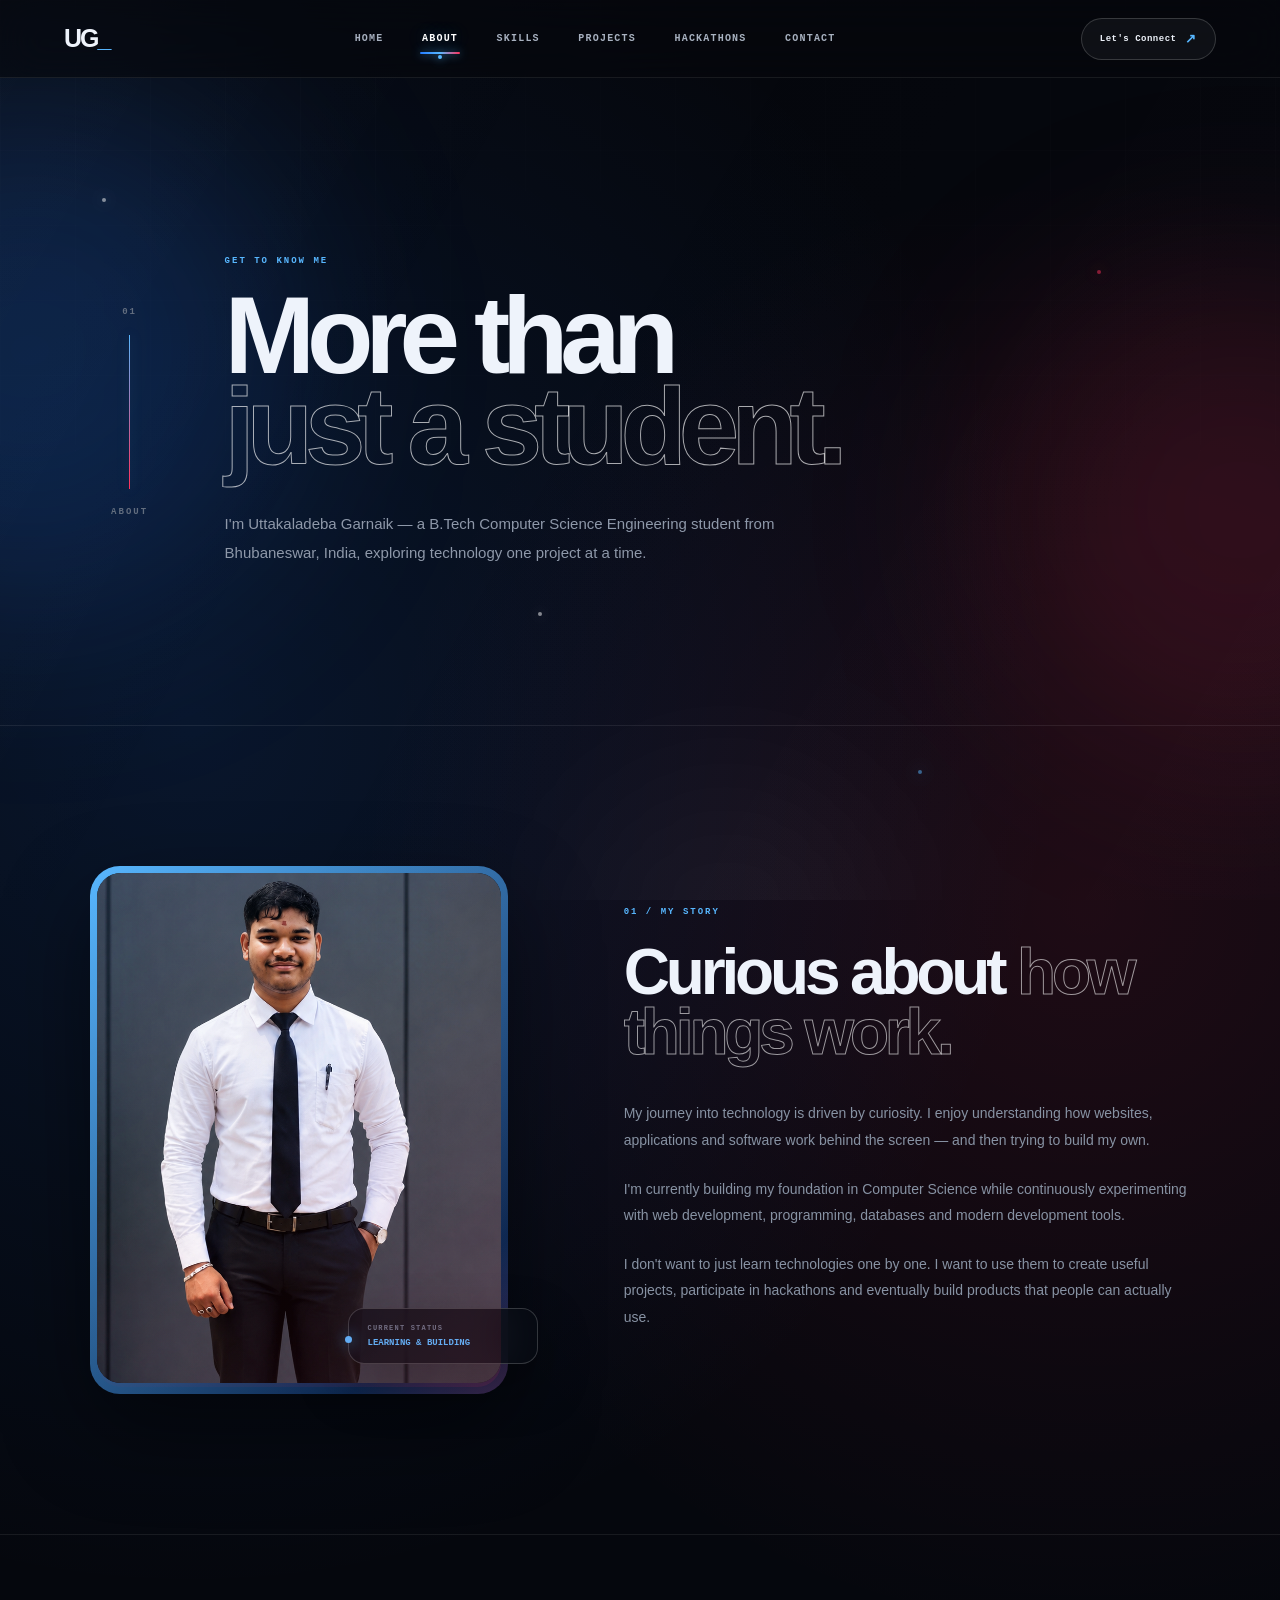
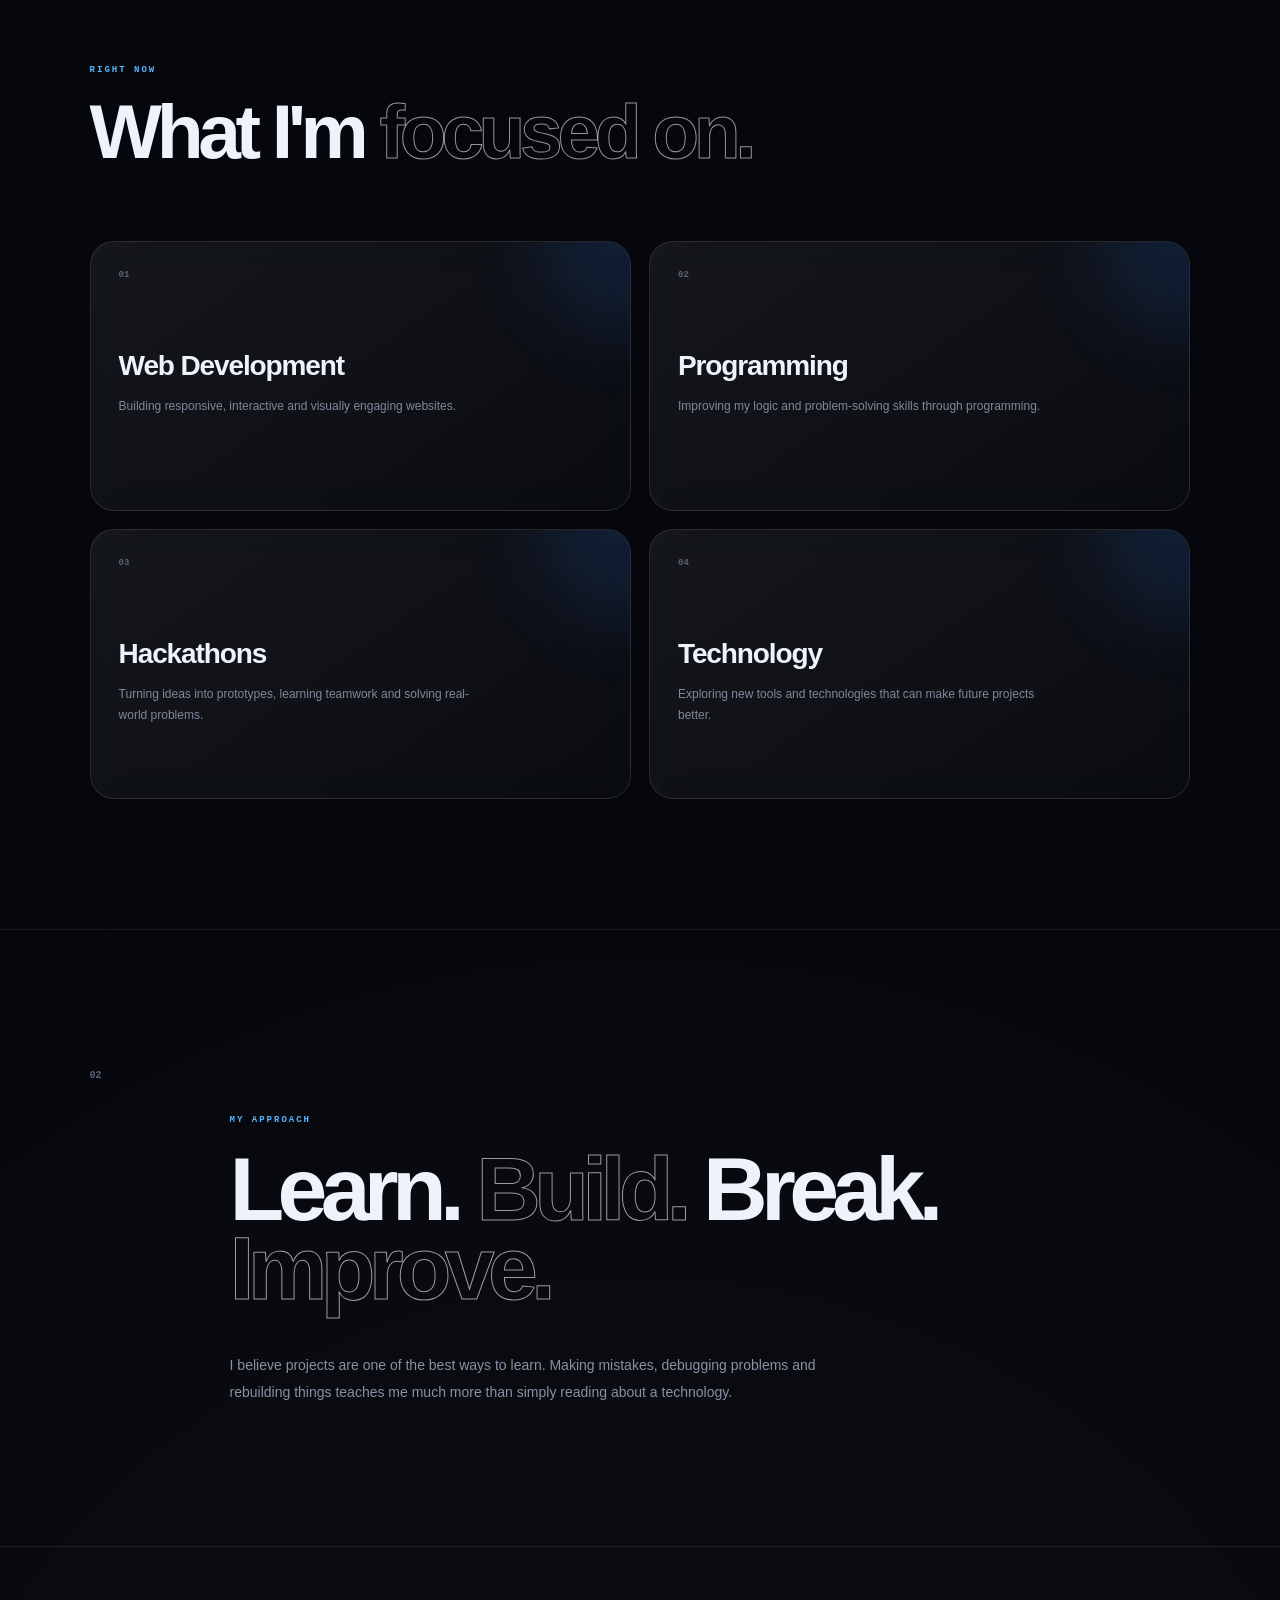
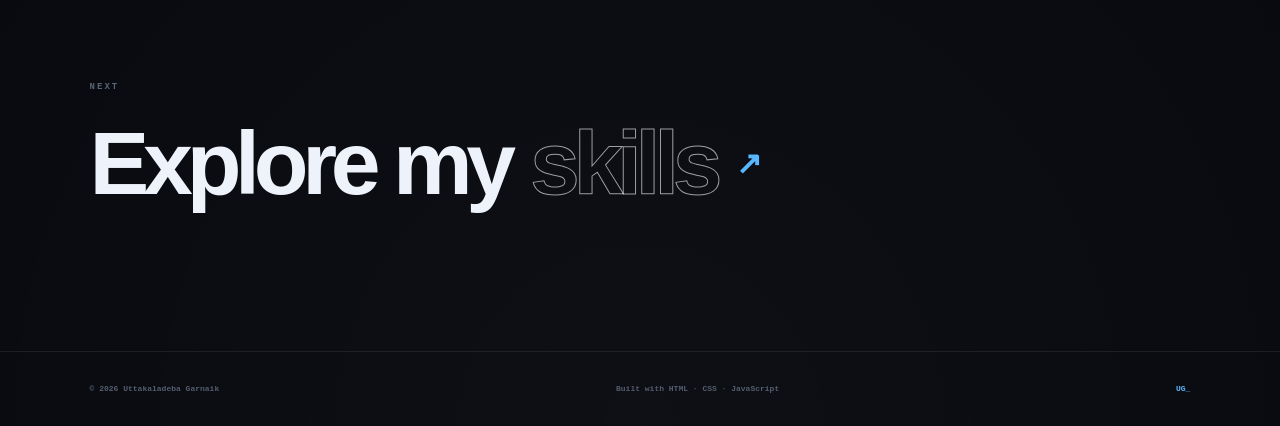
==== commit e0633c5f: "Add picture photo" ====
--- a/about.html
+++ b/about.html
@@ -197,7 +197,7 @@
                 <div class="about-image-frame">
 
                     <img
-                        src="picture/Codex Image Aug 21, 2026, 12_15_15 PM.png"
+                        src="Codex Image Aug 21, 2026, 12_15_15 PM.png"
                         alt="Uttakaladeba Garnaik"
                     >
 
--- a/style.css
+++ b/style.css
@@ -10605,4 +10605,50 @@
             44px;
     }
 
+}
+
+
+
+
+
+/* JOIN HACKATHON BUTTON — MATCH OTHER HERO BUTTONS */
+
+.hero-buttons .join-team-btn {
+    display: inline-flex;
+    align-items: center;
+    justify-content: center;
+
+    height: 48px;
+    padding: 0 24px;
+
+    border-radius: 14px;
+
+    background: linear-gradient(
+        135deg,
+        rgba(38, 99, 235, 0.35),
+        rgba(91, 45, 190, 0.35)
+    );
+
+    color: #ffffff;
+
+    border: 1px solid rgba(120, 150, 220, 0.35);
+
+    font-family: inherit;
+    font-size: 12px;
+    font-weight: 700;
+    letter-spacing: 1px;
+    text-transform: uppercase;
+
+    text-decoration: none;
+
+    transition: all 0.25s ease;
+}
+
+.hero-buttons .join-team-btn:hover {
+    transform: translateY(-3px);
+
+    border-color: rgba(80, 140, 255, 0.75);
+
+    box-shadow:
+        0 10px 30px rgba(37, 99, 235, 0.20);
 }
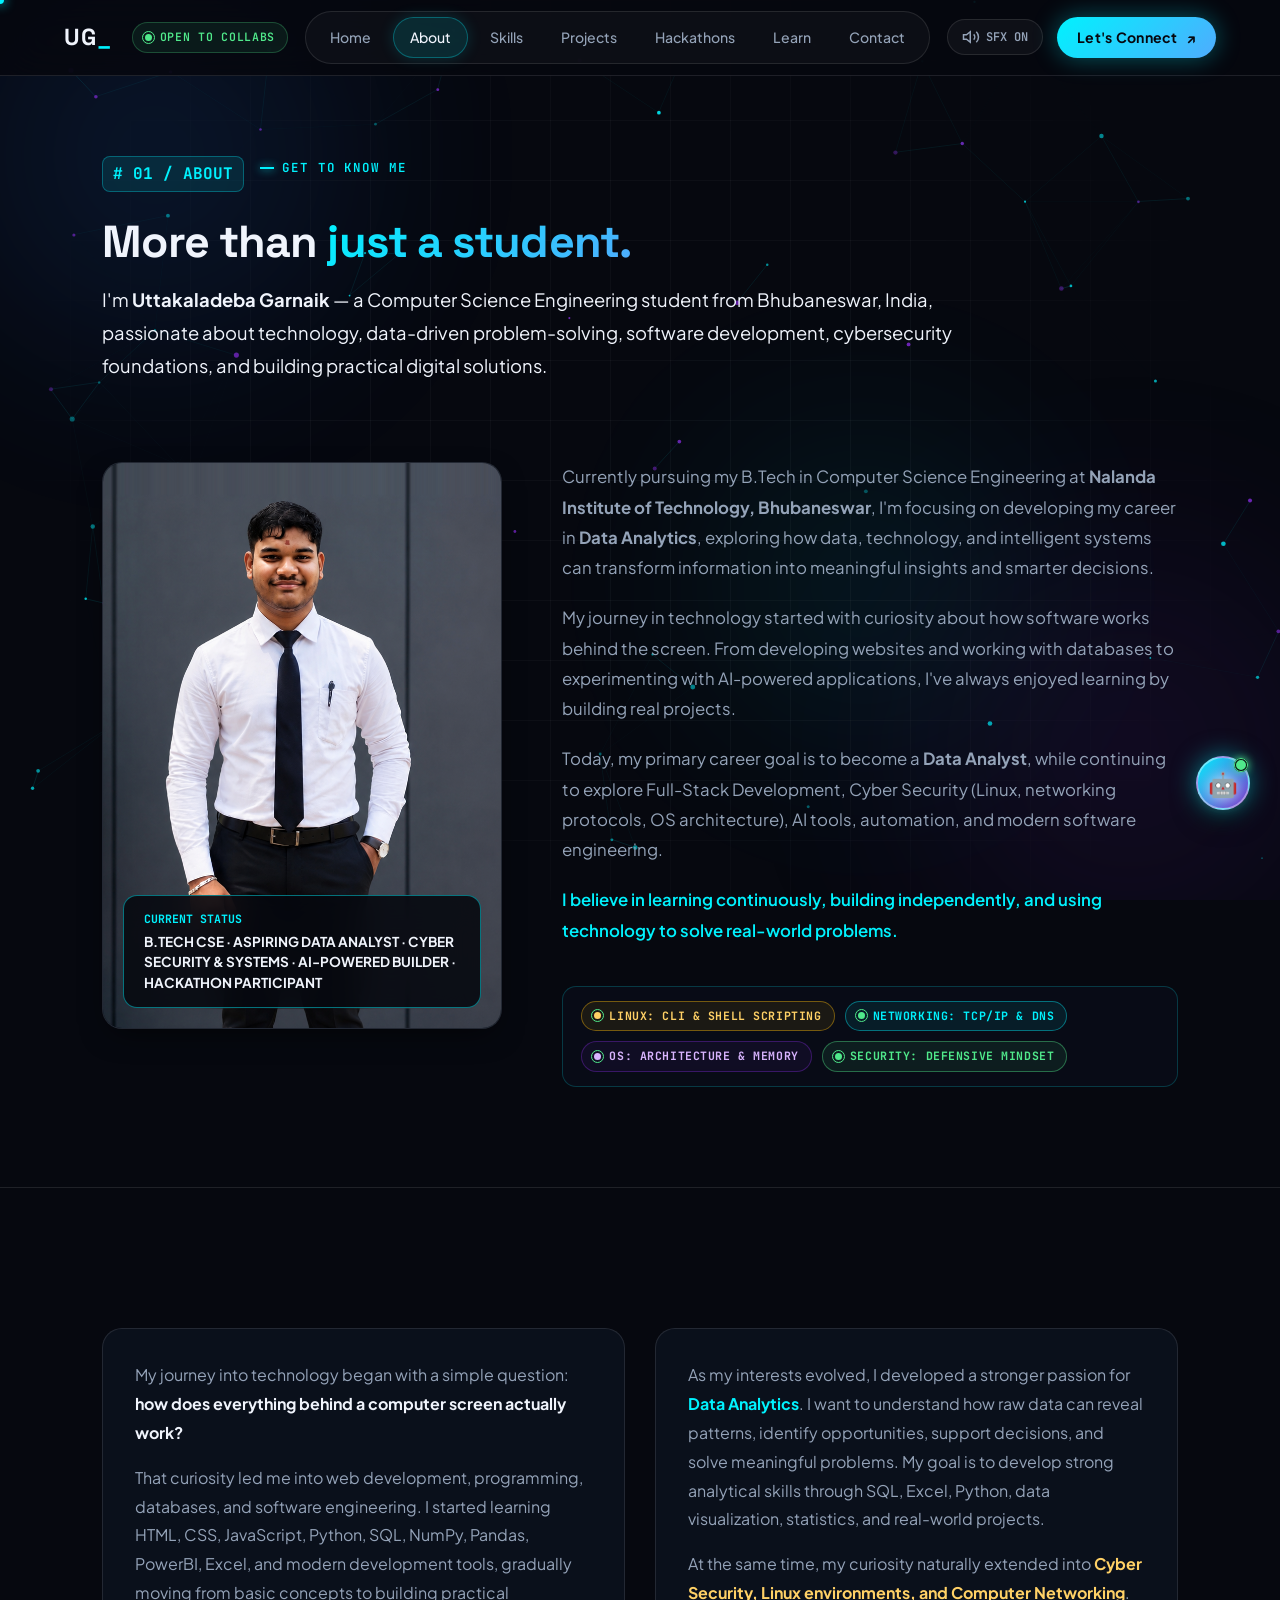
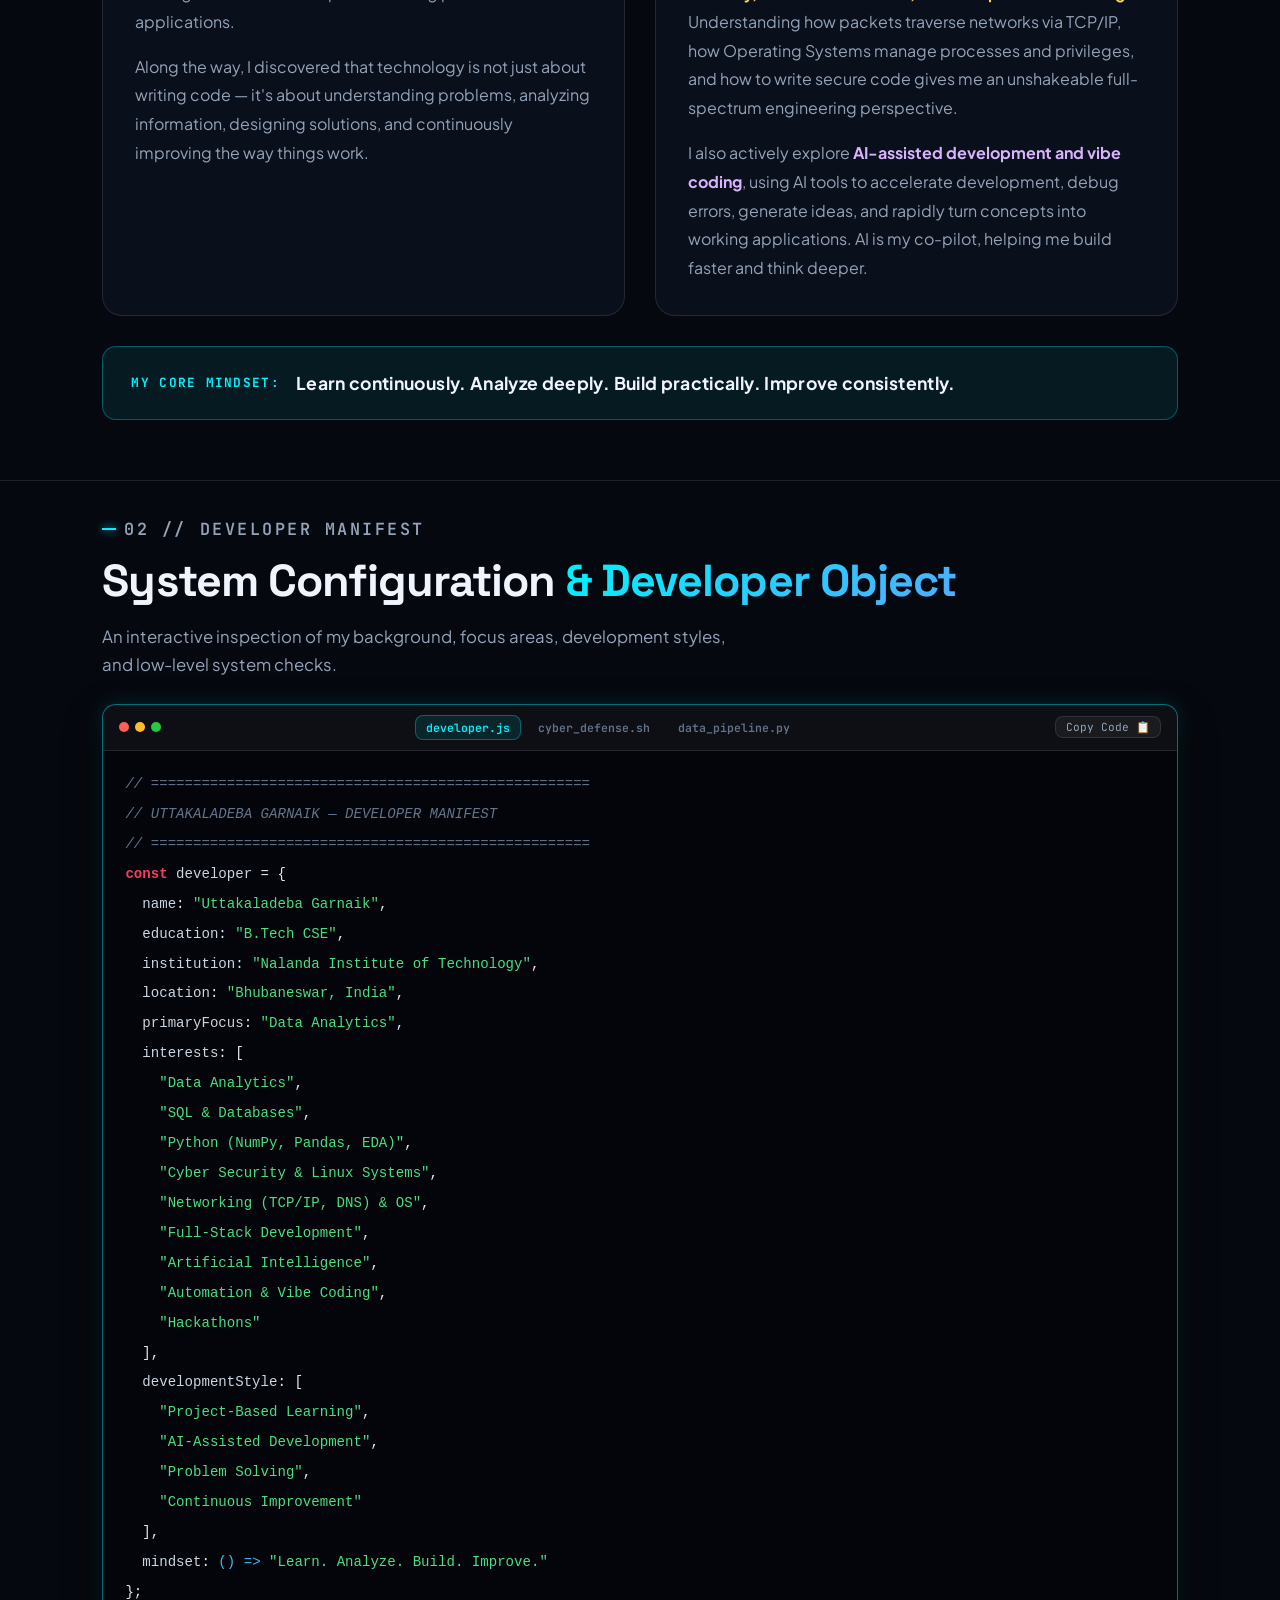
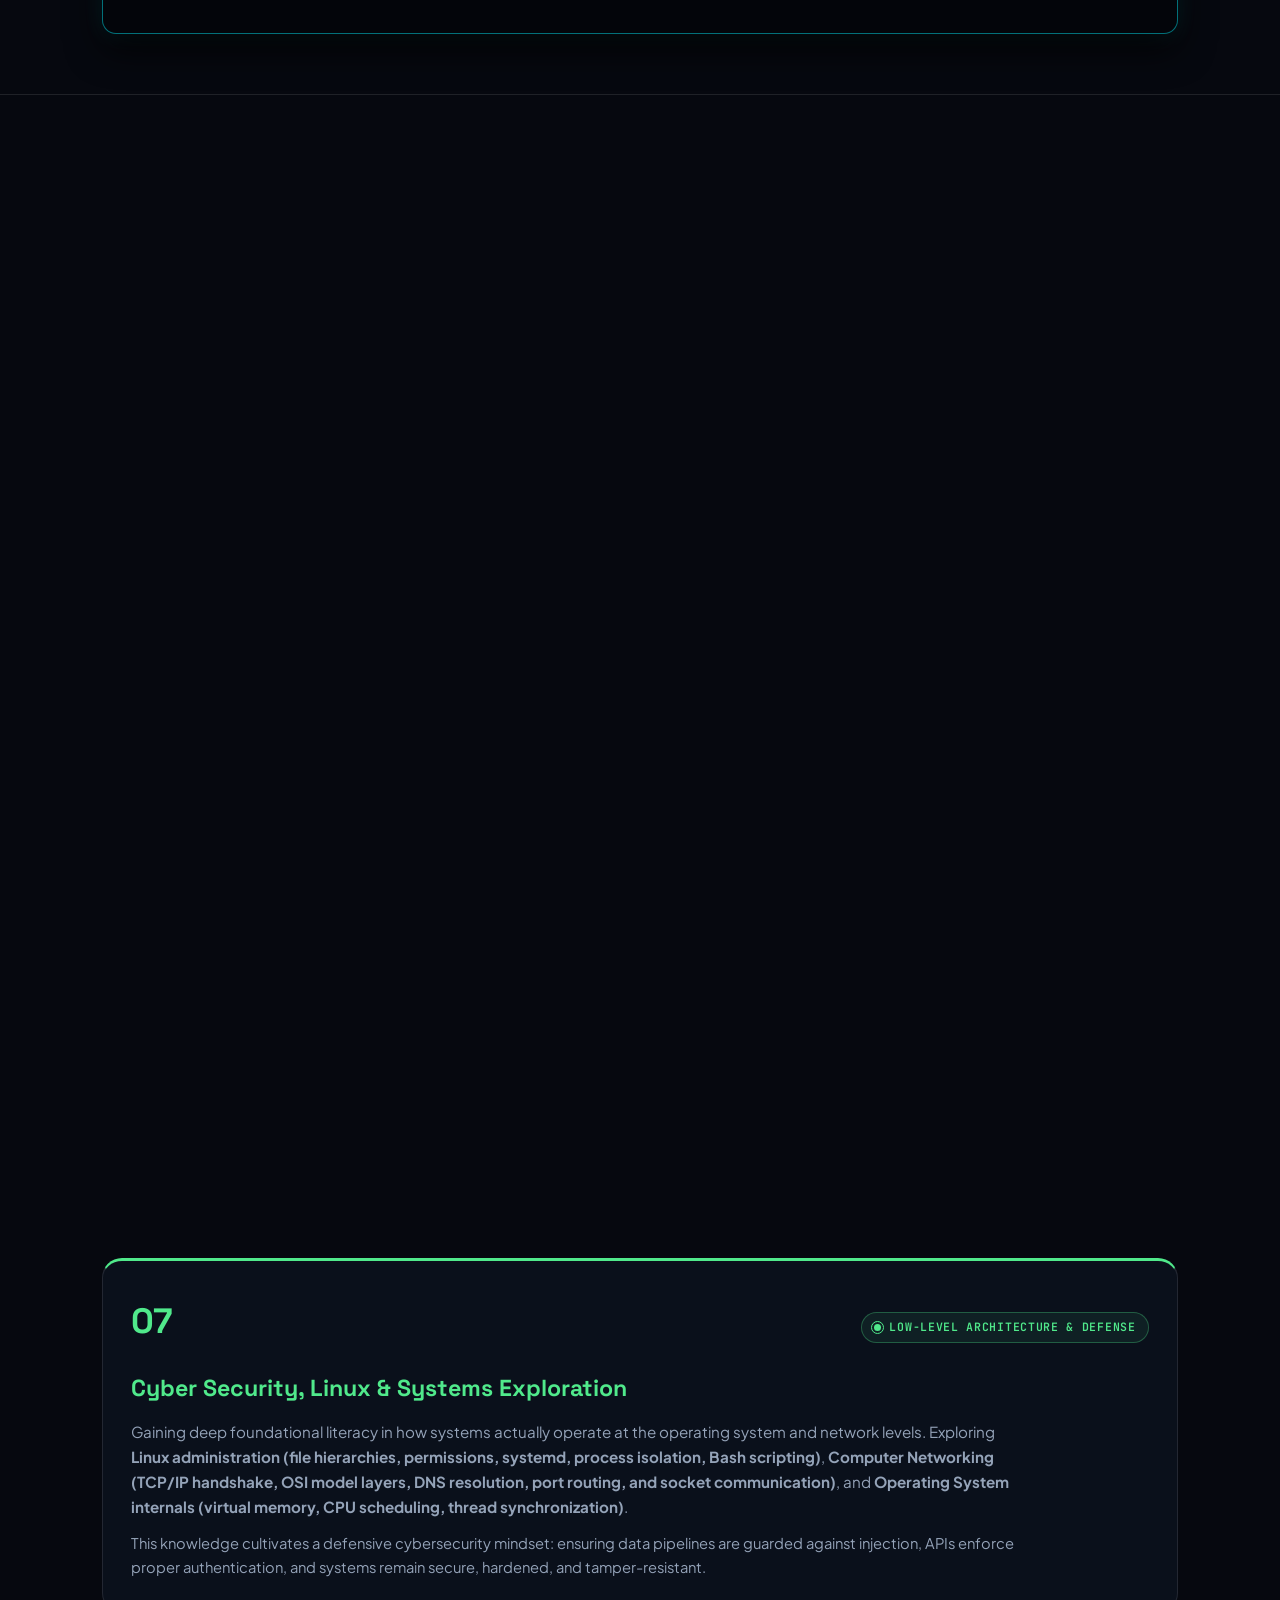
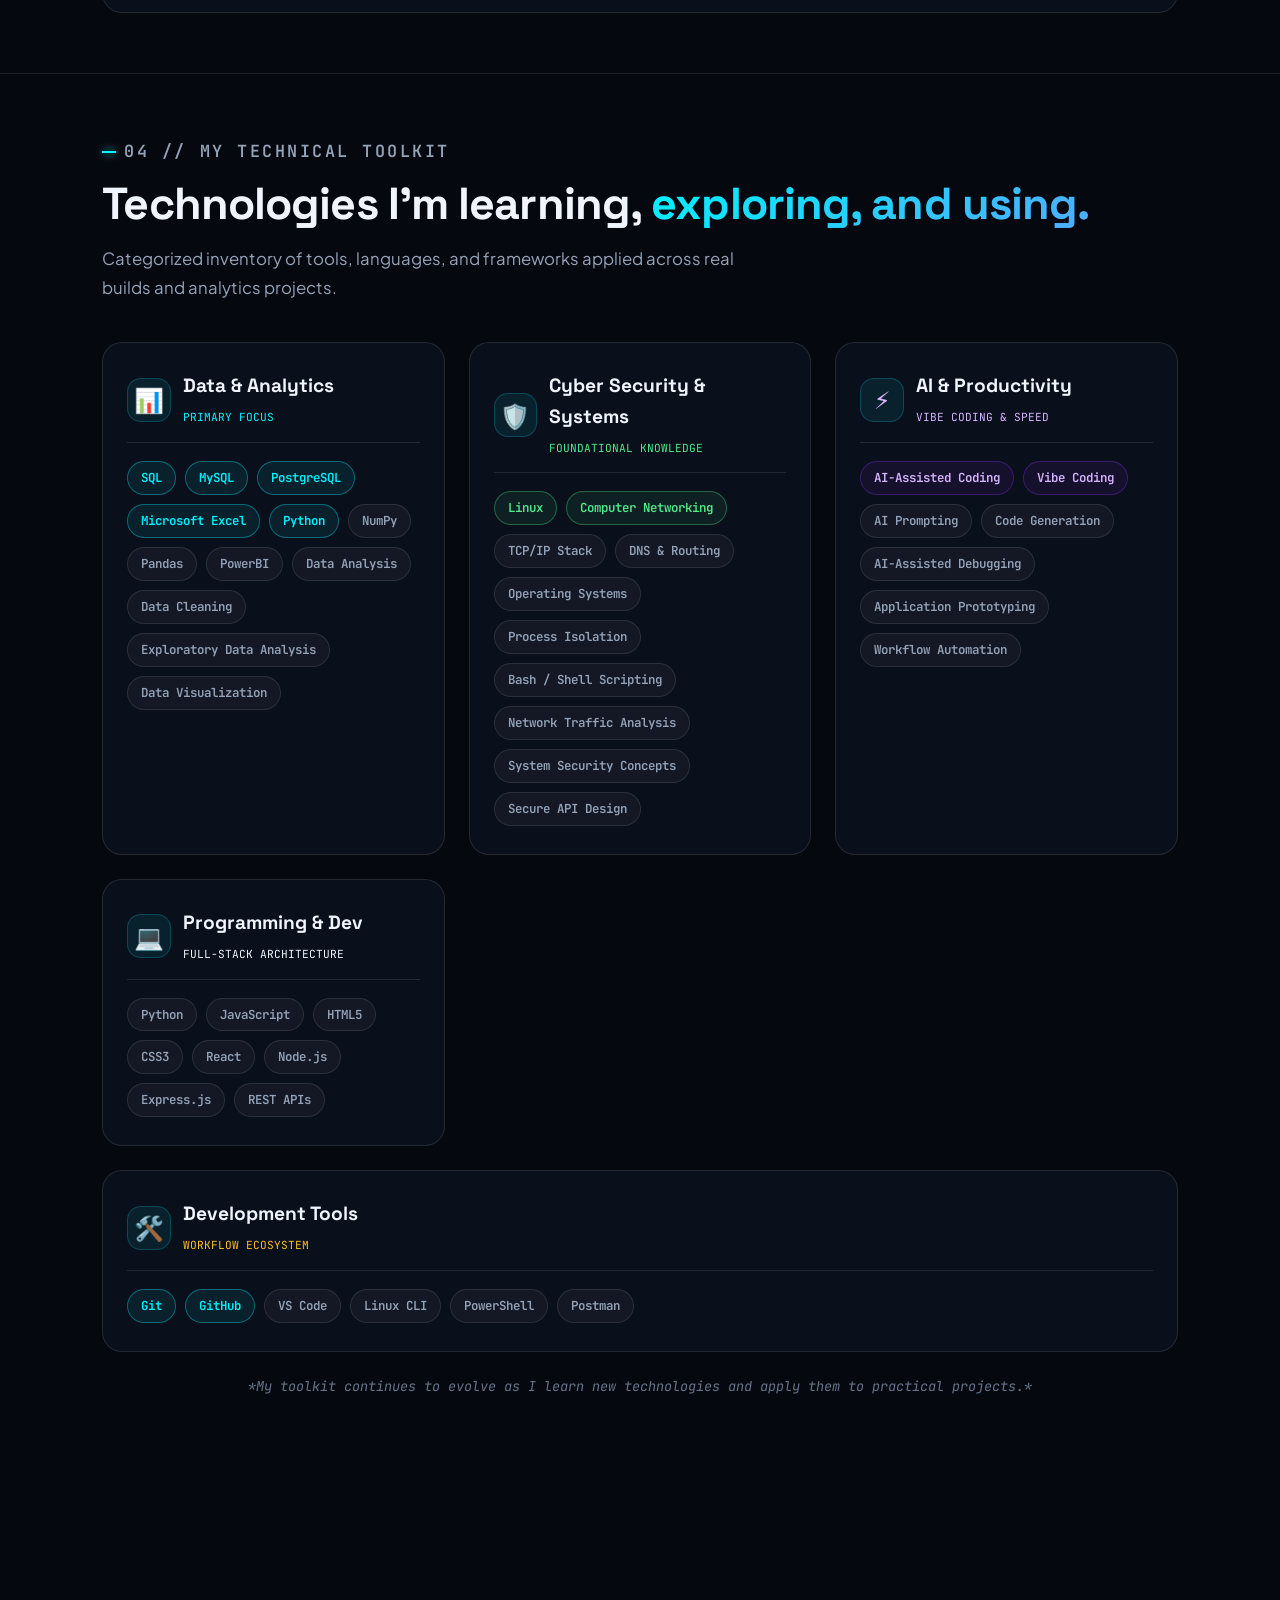
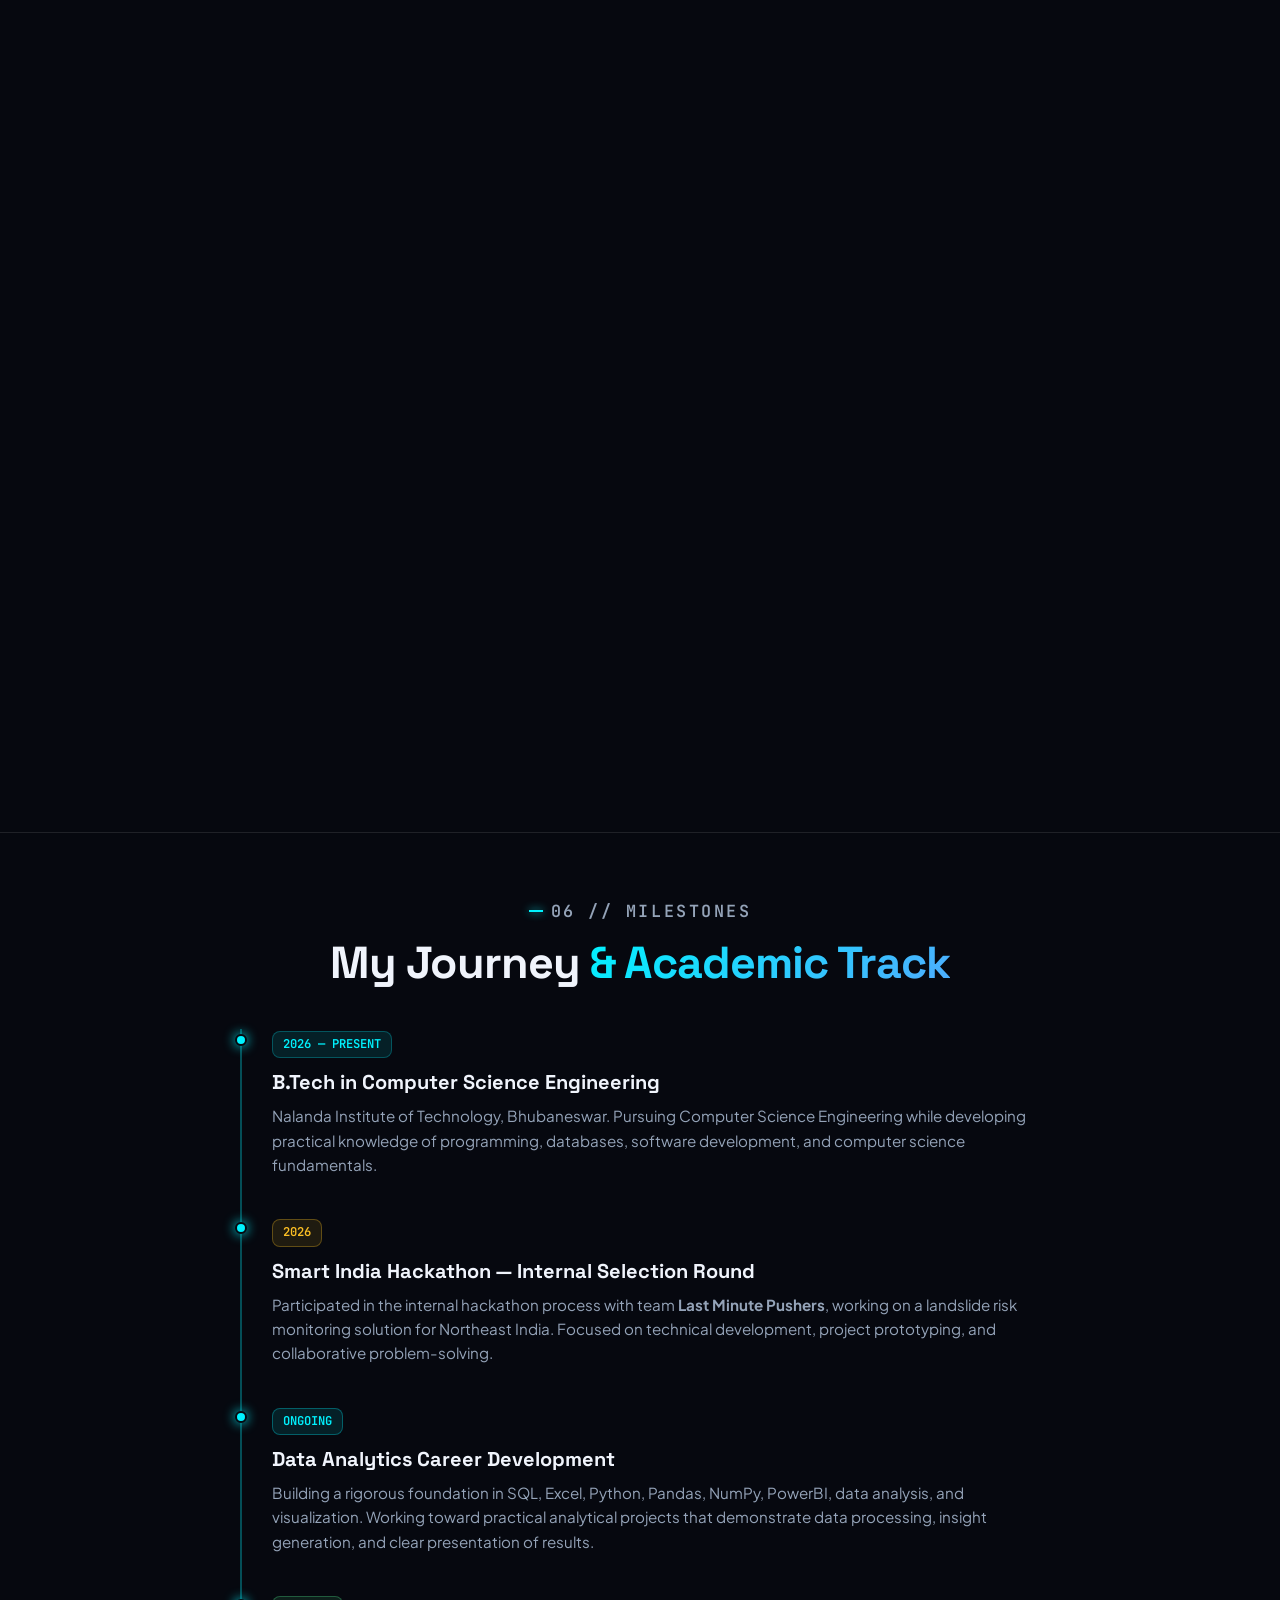
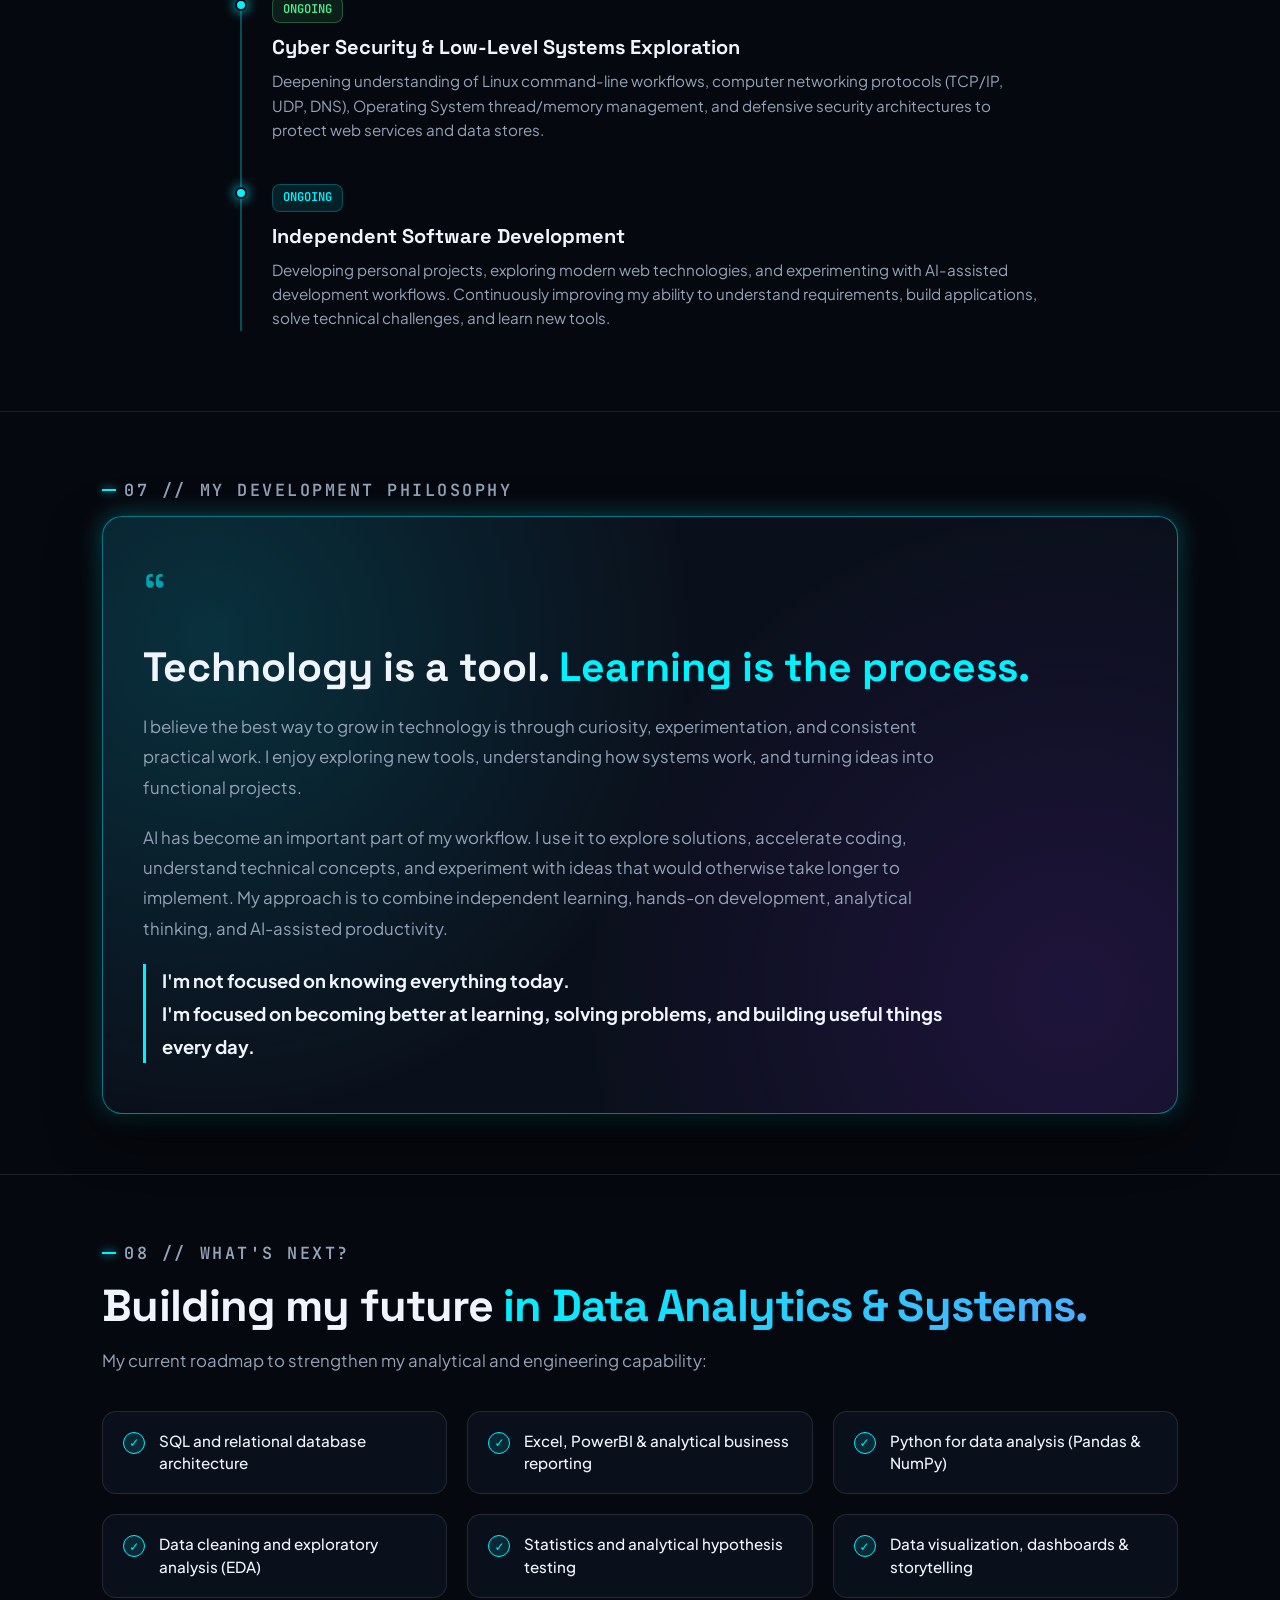
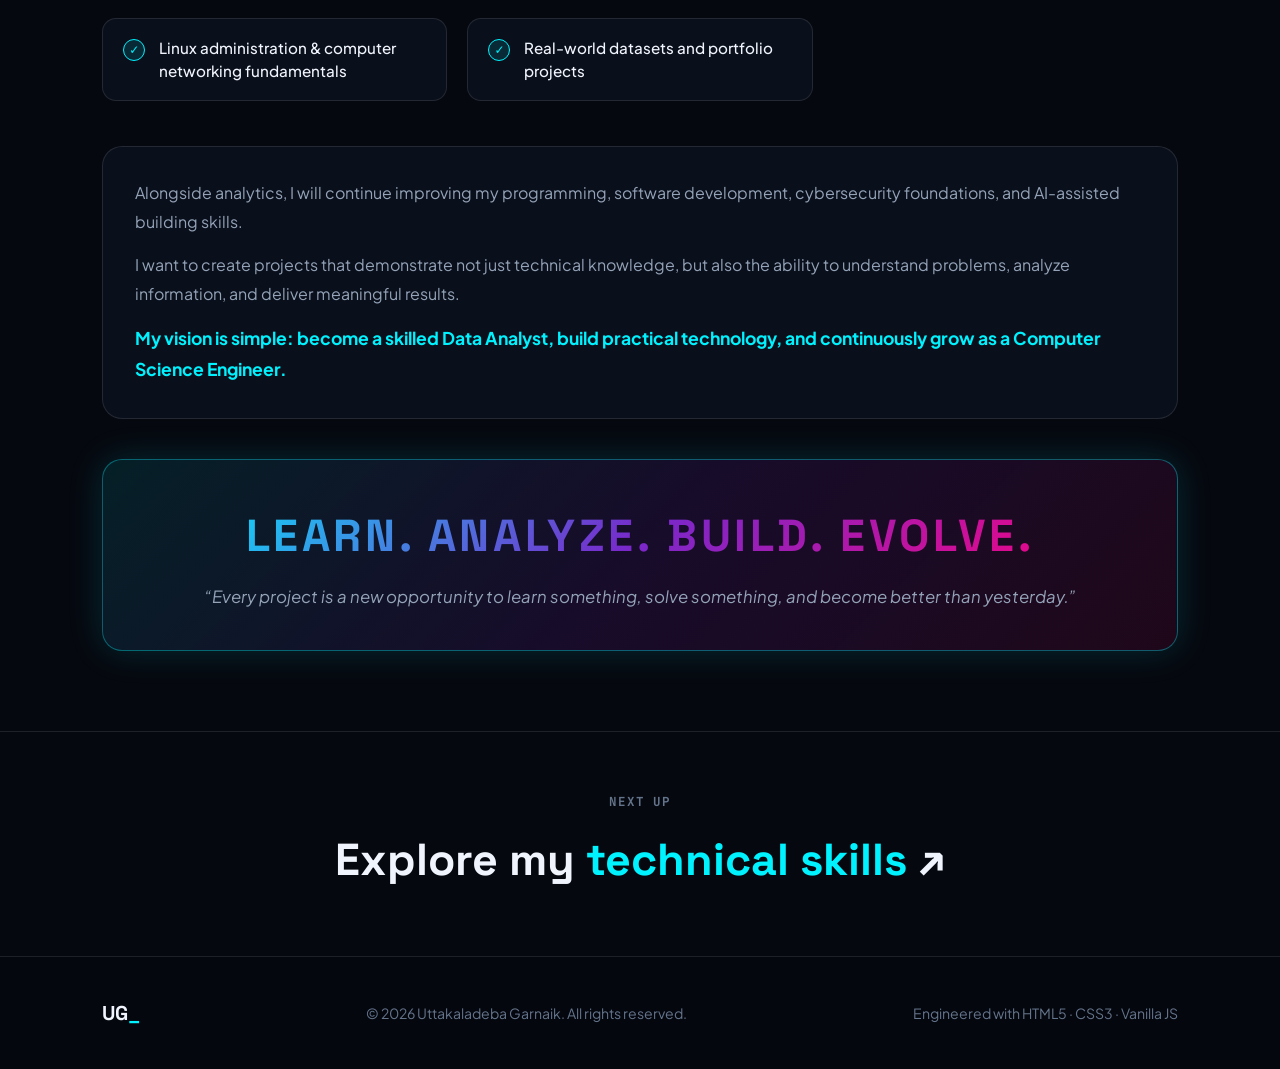
==== commit dc735cf3: "Update bout section" ====
--- a/about.html
+++ b/about.html
@@ -2,499 +2,829 @@
 <html lang="en">
 
 <head>
-
     <meta charset="UTF-8">
-
-    <meta
-        name="viewport"
-        content="width=device-width, initial-scale=1.0"
-    >
-
-    <meta
-        name="description"
-        content="About Uttakaladeba Garnaik — B.Tech CSE student, developer and technology enthusiast."
-    >
-
-    <meta
-        name="author"
-        content="Uttakaladeba Garnaik"
-    >
-
-    <title>
-        About — Uttakaladeba Garnaik
-    </title>
-
-    <!-- COMMON CSS -->
+    <meta name="viewport" content="width=device-width, initial-scale=1.0">
+    <meta name="description" content="About Uttakaladeba Garnaik — B.Tech CSE student at Nalanda Institute of Technology, Aspiring Data Analyst, Cyber Security & Systems Enthusiast, and AI-Powered Builder.">
+    <meta name="author" content="Uttakaladeba Garnaik">
+    <meta name="theme-color" content="#06080f">
+
+    <title>About — Uttakaladeba Garnaik | Data Analytics & Systems</title>
+
     <link rel="stylesheet" href="style.css">
-
 </head>
 
-
 <body>
 
-
-    <!-- ==================================================
-         BACKGROUND
-    =================================================== -->
-
+    <!-- Background System -->
     <div class="background">
-
-        <div class="glow glow-blue"></div>
-
-        <div class="glow glow-red"></div>
-
-        <div class="glow glow-white"></div>
-
+        <canvas id="cyberCanvas"></canvas>
         <div class="background-grid"></div>
-
-        <div class="particle particle-1"></div>
-
-        <div class="particle particle-2"></div>
-
-        <div class="particle particle-3"></div>
-
-        <div class="particle particle-4"></div>
-
+        <div class="glow-orb glow-blue"></div>
+        <div class="glow-orb glow-purple"></div>
+        <div class="glow-orb glow-cyan"></div>
     </div>
 
-
-
-    <!-- ==================================================
-         NAVIGATION
-    =================================================== -->
-
+    <!-- Universal Navigation -->
     <header class="navbar">
-
-        <div class="nav-logo">
-
-            <a href="index.html">
-
-                UG<span>_</span>
-
+        <div class="nav-left">
+            <div class="nav-logo">
+                <a href="index.html">UG<span>_</span></a>
+            </div>
+
+            <div class="nav-status-badge">
+                <span class="radar-dot"></span>
+                <span>OPEN TO COLLABS</span>
+            </div>
+        </div>
+
+        <nav class="nav-links">
+            <a href="index.html">Home</a>
+            <a href="about.html" class="active">About</a>
+            <a href="skills.html">Skills</a>
+            <a href="projects.html">Projects</a>
+            <a href="hackathons.html">Hackathons</a>
+            <a href="learn.html">Learn</a>
+            <a href="contact.html">Contact</a>
+        </nav>
+
+        <div class="nav-actions">
+            <button class="sound-toggle-btn" aria-label="Toggle Sound Effects">
+                <svg width="18" height="18" viewBox="0 0 24 24" fill="none" stroke="currentColor" stroke-width="2">
+                    <polygon points="11 5 6 9 2 9 2 15 6 15 11 19 11 5"></polygon>
+                    <path d="M19.07 4.93a10 10 0 0 1 0 14.14M15.54 8.46a5 5 0 0 1 0 7.07"></path>
+                </svg>
+                <span>SFX ON</span>
+            </button>
+
+            <a href="contact.html" class="nav-cta-btn">
+                <span>Let's Connect</span>
+                <span>↗</span>
             </a>
 
+            <button class="mobile-toggle-btn" aria-label="Toggle Navigation Menu">
+                <span></span>
+                <span></span>
+                <span></span>
+            </button>
         </div>
-
-
-        <nav class="nav-links">
-
-            <a href="index.html">
-                Home
+    </header>
+
+    <!-- Mobile Drawer -->
+    <div class="mobile-nav-overlay"></div>
+    <div class="mobile-nav-drawer">
+        <div class="mobile-links">
+            <a href="index.html">Home</a>
+            <a href="about.html" class="active">About</a>
+            <a href="skills.html">Skills</a>
+            <a href="projects.html">Projects</a>
+            <a href="hackathons.html">Hackathons</a>
+            <a href="learn.html">Learn</a>
+            <a href="contact.html">Contact</a>
+        </div>
+        <div class="mobile-drawer-bottom">
+            <div class="nav-status-badge">
+                <span class="radar-dot"></span>
+                <span>BHUBANESWAR · INDIA</span>
+            </div>
+            <a href="contact.html" class="primary-button" style="width: 100%; justify-content: center;">
+                <span>Let's Connect ↗</span>
             </a>
-
-            <a
-                href="about.html"
-                class="active"
-            >
-                About
+        </div>
+    </div>
+
+    <main>
+        <!-- ==============================================================================
+             # 01 / ABOUT — HERO
+        ============================================================================== -->
+        <section class="about-hero">
+            <div class="page-hero-top">
+                <span class="page-hero-number"># 01 / ABOUT</span>
+                <span class="section-label">GET TO KNOW ME</span>
+            </div>
+
+            <div class="section-heading">
+                <h2>
+                    More than
+                    <span>just a student.</span>
+                </h2>
+                <p style="font-size: 1.15rem; color: var(--text-primary); max-width: 850px; line-height: 1.8;">
+                    I'm <strong>Uttakaladeba Garnaik</strong> — a Computer Science Engineering student from Bhubaneswar, India,
+                    passionate about technology, data-driven problem-solving, software development, cybersecurity foundations,
+                    and building practical digital solutions.
+                </p>
+            </div>
+        </section>
+
+        <!-- ==============================================================================
+             ABOUT MAIN: BIO, STATUS BADGE & INTERACTIVE TERMINAL
+        ============================================================================== -->
+        <section class="about-main reveal">
+            <!-- Left: Profile Image Card with 3D Tilt -->
+            <div class="about-image-card tilt-card">
+                <img src="picture/profile.png" alt="Uttakaladeba Garnaik — Profile">
+                <div class="about-image-badge">
+                    <span>CURRENT STATUS</span>
+                    <strong style="font-size: 0.85rem; line-height: 1.5; color: var(--text-primary);">
+                        B.TECH CSE · ASPIRING DATA ANALYST · CYBER SECURITY & SYSTEMS · AI-POWERED BUILDER · HACKATHON PARTICIPANT
+                    </strong>
+                </div>
+            </div>
+
+            <!-- Right: Extended Bio & Story -->
+            <div class="about-story">
+                <p>
+                    Currently pursuing my B.Tech in Computer Science Engineering at <strong>Nalanda Institute of Technology, Bhubaneswar</strong>,
+                    I'm focusing on developing my career in <strong>Data Analytics</strong>, exploring how data, technology, and intelligent systems can transform
+                    information into meaningful insights and smarter decisions.
+                </p>
+
+                <p>
+                    My journey in technology started with curiosity about how software works behind the screen. From developing websites and working
+                    with databases to experimenting with AI-powered applications, I've always enjoyed learning by building real projects.
+                </p>
+
+                <p>
+                    Today, my primary career goal is to become a <strong>Data Analyst</strong>, while continuing to explore Full-Stack Development,
+                    Cyber Security (Linux, networking protocols, OS architecture), AI tools, automation, and modern software engineering.
+                </p>
+
+                <p style="color: var(--cyan); font-weight: 600;">
+                    I believe in learning continuously, building independently, and using technology to solve real-world problems.
+                </p>
+
+                <!-- Systems & Security HUD Clearance -->
+                <div class="security-hud">
+                    <span class="security-hud-pill hud-linux">
+                        <span class="radar-dot" style="background: #ffd166;"></span>
+                        <span>LINUX: CLI & SHELL SCRIPTING</span>
+                    </span>
+                    <span class="security-hud-pill hud-network">
+                        <span class="radar-dot"></span>
+                        <span>NETWORKING: TCP/IP & DNS</span>
+                    </span>
+                    <span class="security-hud-pill hud-os">
+                        <span class="radar-dot" style="background: #d8b4fe;"></span>
+                        <span>OS: ARCHITECTURE & MEMORY</span>
+                    </span>
+                    <span class="security-hud-pill hud-defense">
+                        <span class="radar-dot"></span>
+                        <span>SECURITY: DEFENSIVE MINDSET</span>
+                    </span>
+                </div>
+            </div>
+        </section>
+
+        <!-- ==============================================================================
+             01 // MY STORY & PASSION
+        ============================================================================== -->
+        <section class="about-focus reveal" style="padding-top: 20px;">
+            <div class="section-heading">
+                <p class="section-label">01 // MY STORY & PASSION</p>
+                <h2>
+                    Turning curiosity into
+                    <span>practical skills.</span>
+                </h2>
+            </div>
+
+            <div style="display: grid; grid-template-columns: repeat(auto-fit, minmax(320px, 1fr)); gap: 30px; margin-top: 25px;">
+                <div style="background: var(--glass-card); border: 1px solid var(--glass-border); border-radius: var(--radius-lg); padding: 32px; line-height: 1.8; color: var(--text-secondary);">
+                    <p style="margin-bottom: 16px;">
+                        My journey into technology began with a simple question: <strong style="color: var(--text-primary);">how does everything behind a computer screen actually work?</strong>
+                    </p>
+                    <p style="margin-bottom: 16px;">
+                        That curiosity led me into web development, programming, databases, and software engineering. I started learning HTML, CSS,
+                        JavaScript, Python, SQL, NumPy, Pandas, PowerBI, Excel, and modern development tools, gradually moving from basic concepts to building practical applications.
+                    </p>
+                    <p>
+                        Along the way, I discovered that technology is not just about writing code — it's about understanding problems, analyzing information,
+                        designing solutions, and continuously improving the way things work.
+                    </p>
+                </div>
+
+                <div style="background: var(--glass-card); border: 1px solid var(--glass-border); border-radius: var(--radius-lg); padding: 32px; line-height: 1.8; color: var(--text-secondary);">
+                    <p style="margin-bottom: 16px;">
+                        As my interests evolved, I developed a stronger passion for <strong style="color: var(--cyan);">Data Analytics</strong>.
+                        I want to understand how raw data can reveal patterns, identify opportunities, support decisions, and solve meaningful problems.
+                        My goal is to develop strong analytical skills through SQL, Excel, Python, data visualization, statistics, and real-world projects.
+                    </p>
+                    <p style="margin-bottom: 16px;">
+                        At the same time, my curiosity naturally extended into <strong style="color: #ffd166;">Cyber Security, Linux environments, and Computer Networking</strong>.
+                        Understanding how packets traverse networks via TCP/IP, how Operating Systems manage processes and privileges, and how to write secure code gives me an unshakeable full-spectrum engineering perspective.
+                    </p>
+                    <p>
+                        I also actively explore <strong style="color: #d8b4fe;">AI-assisted development and vibe coding</strong>, using AI tools to accelerate development,
+                        debug errors, generate ideas, and rapidly turn concepts into working applications. AI is my co-pilot, helping me build faster and think deeper.
+                    </p>
+                </div>
+            </div>
+
+            <!-- Mindset Callout Card -->
+            <div style="margin-top: 30px; padding: 22px 28px; border-radius: var(--radius-md); background: rgba(0, 242, 254, 0.08); border: 1px solid rgba(0, 242, 254, 0.3); display: flex; align-items: center; gap: 16px; flex-wrap: wrap;">
+                <span style="font-family: var(--font-mono); font-size: 0.8rem; font-weight: 700; color: var(--cyan); letter-spacing: 0.1em;">MY CORE MINDSET:</span>
+                <strong style="font-size: 1.1rem; color: var(--text-primary); letter-spacing: 0.02em;">
+                    Learn continuously. Analyze deeply. Build practically. Improve consistently.
+                </strong>
+            </div>
+        </section>
+
+        <!-- ==============================================================================
+             02 // DEVELOPER MANIFEST — INTERACTIVE MULTI-TAB TERMINAL
+        ============================================================================== -->
+        <section class="about-focus reveal" style="padding-top: 30px;">
+            <div class="section-heading">
+                <p class="section-label">02 // DEVELOPER MANIFEST</p>
+                <h2>
+                    System Configuration
+                    <span>& Developer Object</span>
+                </h2>
+                <p>An interactive inspection of my background, focus areas, development styles, and low-level system checks.</p>
+            </div>
+
+            <div class="cyber-terminal">
+                <div class="terminal-header">
+                    <div class="terminal-dots">
+                        <span class="terminal-dot dot-red"></span>
+                        <span class="terminal-dot dot-yellow"></span>
+                        <span class="terminal-dot dot-green"></span>
+                    </div>
+
+                    <div class="terminal-tabs">
+                        <button class="terminal-tab-btn active" data-tab="tab-js">developer.js</button>
+                        <button class="terminal-tab-btn" data-tab="tab-sec">cyber_defense.sh</button>
+                        <button class="terminal-tab-btn" data-tab="tab-data">data_pipeline.py</button>
+                    </div>
+
+                    <button class="terminal-copy-btn">
+                        <span>Copy Code 📋</span>
+                    </button>
+                </div>
+
+                <div class="terminal-body">
+                    <!-- Tab 1: JavaScript Developer Manifest -->
+                    <div id="tab-js" class="terminal-pane active">
+                        <code>
+<div class="terminal-line"><span class="term-comm">// ====================================================</span></div>
+<div class="terminal-line"><span class="term-comm">// UTTAKALADEBA GARNAIK — DEVELOPER MANIFEST</span></div>
+<div class="terminal-line"><span class="term-comm">// ====================================================</span></div>
+<div class="terminal-line"><span class="term-kw">const</span> <span class="term-prop">developer</span> = {</div>
+<div class="terminal-line">  <span class="term-prop">name</span>: <span class="term-str">"Uttakaladeba Garnaik"</span>,</div>
+<div class="terminal-line">  <span class="term-prop">education</span>: <span class="term-str">"B.Tech CSE"</span>,</div>
+<div class="terminal-line">  <span class="term-prop">institution</span>: <span class="term-str">"Nalanda Institute of Technology"</span>,</div>
+<div class="terminal-line">  <span class="term-prop">location</span>: <span class="term-str">"Bhubaneswar, India"</span>,</div>
+<div class="terminal-line">  <span class="term-prop">primaryFocus</span>: <span class="term-str">"Data Analytics"</span>,</div>
+<div class="terminal-line">  <span class="term-prop">interests</span>: [</div>
+<div class="terminal-line">    <span class="term-str">"Data Analytics"</span>,</div>
+<div class="terminal-line">    <span class="term-str">"SQL & Databases"</span>,</div>
+<div class="terminal-line">    <span class="term-str">"Python (NumPy, Pandas, EDA)"</span>,</div>
+<div class="terminal-line">    <span class="term-str">"Cyber Security & Linux Systems"</span>,</div>
+<div class="terminal-line">    <span class="term-str">"Networking (TCP/IP, DNS) & OS"</span>,</div>
+<div class="terminal-line">    <span class="term-str">"Full-Stack Development"</span>,</div>
+<div class="terminal-line">    <span class="term-str">"Artificial Intelligence"</span>,</div>
+<div class="terminal-line">    <span class="term-str">"Automation & Vibe Coding"</span>,</div>
+<div class="terminal-line">    <span class="term-str">"Hackathons"</span></div>
+<div class="terminal-line">  ],</div>
+<div class="terminal-line">  <span class="term-prop">developmentStyle</span>: [</div>
+<div class="terminal-line">    <span class="term-str">"Project-Based Learning"</span>,</div>
+<div class="terminal-line">    <span class="term-str">"AI-Assisted Development"</span>,</div>
+<div class="terminal-line">    <span class="term-str">"Problem Solving"</span>,</div>
+<div class="terminal-line">    <span class="term-str">"Continuous Improvement"</span></div>
+<div class="terminal-line">  ],</div>
+<div class="terminal-line">  <span class="term-prop">mindset</span>: <span class="term-fn">() =&gt;</span> <span class="term-str">"Learn. Analyze. Build. Improve."</span></div>
+<div class="terminal-line">};</div>
+                        </code>
+                    </div>
+
+                    <!-- Tab 2: Cyber Security & Linux Shell Script -->
+                    <div id="tab-sec" class="terminal-pane">
+                        <code>
+<div class="terminal-line"><span class="term-comm">#!/usr/bin/env bash</span></div>
+<div class="terminal-line"><span class="term-comm"># Cyber Security & Low-Level System Telemetry Check</span></div>
+<div class="terminal-line"><span class="term-cmd">echo</span> <span class="term-str">"[*] Initializing Linux OS & Network Diagnostics..."</span></div>
+<div class="terminal-line"><span class="term-cmd">uname</span> <span class="term-flag">-srm</span> &amp;&amp; <span class="term-cmd">whoami</span></div>
+<div class="terminal-line"><span class="term-str">"Linux 6.8.0-generic x86_64 // user: uttakala [priv: sudoer]"</span></div>
+<div class="terminal-line"><br></div>
+<div class="terminal-line"><span class="term-comm"># Verify Network Socket & Security Layer</span></div>
+<div class="terminal-line"><span class="term-cmd">netstat</span> <span class="term-flag">-tulpn</span> | <span class="term-cmd">grep</span> <span class="term-str">"LISTEN"</span></div>
+<div class="terminal-line"><span class="term-comm"># Protocols Monitored: TCP/IP · DNS (Port 53) · HTTPS (Port 443)</span></div>
+<div class="terminal-line"><span class="term-cmd">echo</span> <span class="term-str">"[✓] OS Memory Management: Stable"</span></div>
+<div class="terminal-line"><span class="term-cmd">echo</span> <span class="term-str">"[✓] Defensive Shell Integrity: Verified"</span></div>
+<div class="terminal-line"><span class="term-cmd">echo</span> <span class="term-str">"[✓] Security Policy: Least Privilege & Secure Coding"</span></div>
+                        </code>
+                    </div>
+
+                    <!-- Tab 3: Python Data Pipeline -->
+                    <div id="tab-data" class="terminal-pane">
+                        <code>
+<div class="terminal-line"><span class="term-comm"># ====================================================</span></div>
+<div class="terminal-line"><span class="term-comm"># Python Data Analytics & Statistical Insights Engine</span></div>
+<div class="terminal-line"><span class="term-comm"># ====================================================</span></div>
+<div class="terminal-line"><span class="term-kw">import</span> pandas <span class="term-kw">as</span> pd</div>
+<div class="terminal-line"><span class="term-kw">import</span> numpy <span class="term-kw">as</span> np</div>
+<div class="terminal-line"><br></div>
+<div class="terminal-line"><span class="term-kw">def</span> <span class="term-fn">extract_insights</span>(dataset):</div>
+<div class="terminal-line">    clean_data = dataset.dropna().drop_duplicates()</div>
+<div class="terminal-line">    trends = clean_data.groupby(<span class="term-str">'category'</span>).agg({<span class="term-str">'metric'</span>: [<span class="term-str">'mean'</span>, <span class="term-str">'count'</span>]})</div>
+<div class="terminal-line">    <span class="term-kw">return</span> {<span class="term-str">"status"</span>: <span class="term-str">"ready"</span>, <span class="term-str">"insights"</span>: trends, <span class="term-str">"action"</span>: <span class="term-str">"dashboard_viz"</span>}</div>
+                        </code>
+                    </div>
+                </div>
+            </div>
+        </section>
+
+        <!-- ==============================================================================
+             03 // CORE PILLARS
+        ============================================================================== -->
+        <section class="about-focus reveal">
+            <div class="section-heading">
+                <p class="section-label">03 // CORE PILLARS</p>
+                <h2>
+                    What I'm focused on
+                    <span>right now.</span>
+                </h2>
+                <p>Developing a strong foundation across data analytics, programming, databases, cybersecurity, and intelligent software systems.</p>
+            </div>
+
+            <div class="focus-grid" style="grid-template-columns: repeat(auto-fit, minmax(320px, 1fr));">
+                <!-- Pillar 01: Data Analytics -->
+                <article class="focus-card tilt-card" style="border-top: 3px solid var(--cyan);">
+                    <span class="focus-number">01</span>
+                    <h3 style="color: var(--cyan);">Data Analytics</h3>
+                    <p>
+                        Building my analytical foundation through SQL, Excel, Python, data cleaning, exploratory data analysis, and visualization.
+                    </p>
+                    <p style="margin-top: 10px; font-size: 0.9rem; color: var(--text-muted);">
+                        My goal is to transform raw datasets into meaningful insights, identify trends, and communicate data-driven findings through practical projects and analytical dashboards.
+                    </p>
+                </article>
+
+                <!-- Pillar 02: SQL & Database Engineering -->
+                <article class="focus-card tilt-card" style="border-top: 3px solid var(--blue);">
+                    <span class="focus-number">02</span>
+                    <h3 style="color: var(--blue-light);">SQL & Database Engineering</h3>
+                    <p>
+                        Working with relational databases, SQL queries, data manipulation, database design, and structured information.
+                    </p>
+                    <p style="margin-top: 10px; font-size: 0.9rem; color: var(--text-muted);">
+                        Exploring MySQL and PostgreSQL while strengthening my understanding of joins, aggregations, subqueries, data relationships, and efficient querying.
+                    </p>
+                </article>
+
+                <!-- Pillar 03: Python & Problem Solving -->
+                <article class="focus-card tilt-card" style="border-top: 3px solid #fbbf24;">
+                    <span class="focus-number">03</span>
+                    <h3 style="color: #fbbf24;">Python & Problem Solving</h3>
+                    <p>
+                        Developing programming skills through Python, logical thinking, data processing, automation, and practical problem-solving.
+                    </p>
+                    <p style="margin-top: 10px; font-size: 0.9rem; color: var(--text-muted);">
+                        Interested in using Python libraries (NumPy, Pandas) and analytical workflows to explore datasets, extract insights, and simplify repetitive tasks.
+                    </p>
+                </article>
+
+                <!-- Pillar 04: AI-Assisted Development & Vibe Coding -->
+                <article class="focus-card tilt-card" style="border-top: 3px solid var(--purple);">
+                    <span class="focus-number">04</span>
+                    <h3 style="color: #d8b4fe;">AI-Assisted & Vibe Coding</h3>
+                    <p>
+                        Using AI tools extensively to accelerate software development, explore technical concepts, debug code, design interfaces, and build functional applications.
+                    </p>
+                    <p style="margin-top: 10px; font-size: 0.9rem; color: var(--text-muted);">
+                        Experienced in AI-assisted workflows where I can describe requirements, generate and refine code, troubleshoot errors, and iteratively develop projects while mastering the underlying logic.
+                    </p>
+                </article>
+
+                <!-- Pillar 05: Full-Stack Development -->
+                <article class="focus-card tilt-card" style="border-top: 3px solid var(--cyan);">
+                    <span class="focus-number">05</span>
+                    <h3 style="color: var(--text-primary);">Full-Stack Development</h3>
+                    <p>
+                        Exploring modern web technologies and application architecture through HTML, CSS, JavaScript, React, Node.js, Express, REST APIs, and databases.
+                    </p>
+                    <p style="margin-top: 10px; font-size: 0.9rem; color: var(--text-muted);">
+                        Although Data Analytics is my primary career direction, I continue to value full-stack development as an important technical skill that helps me understand how real-world applications are designed and built.
+                    </p>
+                </article>
+
+                <!-- Pillar 06: Hackathons & Real-World Projects -->
+                <article class="focus-card tilt-card" style="border-top: 3px solid #ff7186;">
+                    <span class="focus-number">06</span>
+                    <h3 style="color: #ff7186;">Hackathons & Projects</h3>
+                    <p>
+                        Participating in collaborative project development, rapid prototyping, technical experimentation, and solution-oriented problem-solving.
+                    </p>
+                    <p style="margin-top: 10px; font-size: 0.9rem; color: var(--text-muted);">
+                        Interested in building practical applications that address real problems while improving my ability to work with different technologies, communicate ideas, and deliver functional solutions under tight deadlines.
+                    </p>
+                </article>
+
+                <!-- Pillar 07: Cyber Security, Linux & Systems (USER ADDITION) -->
+                <article class="focus-card tilt-card" style="border-top: 3px solid var(--emerald); grid-column: 1 / -1;">
+                    <div style="display: flex; justify-content: space-between; align-items: center; margin-bottom: 8px;">
+                        <span class="focus-number" style="color: var(--emerald);">07</span>
+                        <span class="nav-status-badge" style="border-color: rgba(80,233,139,0.3); background: rgba(80,233,139,0.08);">
+                            <span class="radar-dot"></span>
+                            <span>LOW-LEVEL ARCHITECTURE & DEFENSE</span>
+                        </span>
+                    </div>
+                    <h3 style="color: var(--emerald); font-size: 1.45rem;">Cyber Security, Linux & Systems Exploration</h3>
+                    <p style="max-width: 900px;">
+                        Gaining deep foundational literacy in how systems actually operate at the operating system and network levels.
+                        Exploring <strong>Linux administration (file hierarchies, permissions, systemd, process isolation, Bash scripting)</strong>,
+                        <strong>Computer Networking (TCP/IP handshake, OSI model layers, DNS resolution, port routing, and socket communication)</strong>,
+                        and <strong>Operating System internals (virtual memory, CPU scheduling, thread synchronization)</strong>.
+                    </p>
+                    <p style="margin-top: 12px; font-size: 0.92rem; color: var(--text-secondary); max-width: 900px;">
+                        This knowledge cultivates a defensive cybersecurity mindset: ensuring data pipelines are guarded against injection, APIs enforce proper authentication, and systems remain secure, hardened, and tamper-resistant.
+                    </p>
+                </article>
+            </div>
+        </section>
+
+        <!-- ==============================================================================
+             04 // MY TECHNICAL TOOLKIT
+        ============================================================================== -->
+        <section class="toolkit-section reveal">
+            <div class="section-heading">
+                <p class="section-label">04 // MY TECHNICAL TOOLKIT</p>
+                <h2>
+                    Technologies I'm learning,
+                    <span>exploring, and using.</span>
+                </h2>
+                <p>Categorized inventory of tools, languages, and frameworks applied across real builds and analytics projects.</p>
+            </div>
+
+            <div class="toolkit-grid">
+                <!-- Group 1: Data & Analytics -->
+                <div class="toolkit-card tilt-card">
+                    <div class="toolkit-header">
+                        <div class="toolkit-icon" style="color: var(--cyan);">📊</div>
+                        <div>
+                            <h3>Data & Analytics</h3>
+                            <span style="font-family: var(--font-mono); font-size: 0.7rem; color: var(--cyan);">PRIMARY FOCUS</span>
+                        </div>
+                    </div>
+                    <div class="toolkit-pills">
+                        <span class="toolkit-pill pill-hot">SQL</span>
+                        <span class="toolkit-pill pill-hot">MySQL</span>
+                        <span class="toolkit-pill pill-hot">PostgreSQL</span>
+                        <span class="toolkit-pill pill-hot">Microsoft Excel</span>
+                        <span class="toolkit-pill pill-hot">Python</span>
+                        <span class="toolkit-pill">NumPy</span>
+                        <span class="toolkit-pill">Pandas</span>
+                        <span class="toolkit-pill">PowerBI</span>
+                        <span class="toolkit-pill">Data Analysis</span>
+                        <span class="toolkit-pill">Data Cleaning</span>
+                        <span class="toolkit-pill">Exploratory Data Analysis</span>
+                        <span class="toolkit-pill">Data Visualization</span>
+                    </div>
+                </div>
+
+                <!-- Group 2: Cyber Security & Systems (USER ADDITION) -->
+                <div class="toolkit-card tilt-card">
+                    <div class="toolkit-header">
+                        <div class="toolkit-icon" style="color: var(--emerald);">🛡️</div>
+                        <div>
+                            <h3>Cyber Security & Systems</h3>
+                            <span style="font-family: var(--font-mono); font-size: 0.7rem; color: var(--emerald);">FOUNDATIONAL KNOWLEDGE</span>
+                        </div>
+                    </div>
+                    <div class="toolkit-pills">
+                        <span class="toolkit-pill pill-hot" style="border-color: rgba(80,233,139,0.35); color: var(--emerald); background: rgba(80,233,139,0.08);">Linux</span>
+                        <span class="toolkit-pill pill-hot" style="border-color: rgba(80,233,139,0.35); color: var(--emerald); background: rgba(80,233,139,0.08);">Computer Networking</span>
+                        <span class="toolkit-pill">TCP/IP Stack</span>
+                        <span class="toolkit-pill">DNS & Routing</span>
+                        <span class="toolkit-pill">Operating Systems</span>
+                        <span class="toolkit-pill">Process Isolation</span>
+                        <span class="toolkit-pill">Bash / Shell Scripting</span>
+                        <span class="toolkit-pill">Network Traffic Analysis</span>
+                        <span class="toolkit-pill">System Security Concepts</span>
+                        <span class="toolkit-pill">Secure API Design</span>
+                    </div>
+                </div>
+
+                <!-- Group 3: AI & Productivity -->
+                <div class="toolkit-card tilt-card">
+                    <div class="toolkit-header">
+                        <div class="toolkit-icon" style="color: #d8b4fe;">⚡</div>
+                        <div>
+                            <h3>AI & Productivity</h3>
+                            <span style="font-family: var(--font-mono); font-size: 0.7rem; color: #d8b4fe;">VIBE CODING & SPEED</span>
+                        </div>
+                    </div>
+                    <div class="toolkit-pills">
+                        <span class="toolkit-pill pill-hot" style="border-color: rgba(121,40,202,0.4); color: #d8b4fe; background: rgba(121,40,202,0.1);">AI-Assisted Coding</span>
+                        <span class="toolkit-pill pill-hot" style="border-color: rgba(121,40,202,0.4); color: #d8b4fe; background: rgba(121,40,202,0.1);">Vibe Coding</span>
+                        <span class="toolkit-pill">AI Prompting</span>
+                        <span class="toolkit-pill">Code Generation</span>
+                        <span class="toolkit-pill">AI-Assisted Debugging</span>
+                        <span class="toolkit-pill">Application Prototyping</span>
+                        <span class="toolkit-pill">Workflow Automation</span>
+                    </div>
+                </div>
+
+                <!-- Group 4: Programming & Development -->
+                <div class="toolkit-card tilt-card">
+                    <div class="toolkit-header">
+                        <div class="toolkit-icon" style="color: var(--blue-light);">💻</div>
+                        <div>
+                            <h3>Programming & Dev</h3>
+                            <span style="font-family: var(--font-mono); font-size: 0.7rem; color: var(--blue-light);">FULL-STACK ARCHITECTURE</span>
+                        </div>
+                    </div>
+                    <div class="toolkit-pills">
+                        <span class="toolkit-pill">Python</span>
+                        <span class="toolkit-pill">JavaScript</span>
+                        <span class="toolkit-pill">HTML5</span>
+                        <span class="toolkit-pill">CSS3</span>
+                        <span class="toolkit-pill">React</span>
+                        <span class="toolkit-pill">Node.js</span>
+                        <span class="toolkit-pill">Express.js</span>
+                        <span class="toolkit-pill">REST APIs</span>
+                    </div>
+                </div>
+
+                <!-- Group 5: Development Tools -->
+                <div class="toolkit-card tilt-card" style="grid-column: 1 / -1;">
+                    <div class="toolkit-header">
+                        <div class="toolkit-icon" style="color: #fbbf24;">🛠️</div>
+                        <div>
+                            <h3>Development Tools</h3>
+                            <span style="font-family: var(--font-mono); font-size: 0.7rem; color: #fbbf24;">WORKFLOW ECOSYSTEM</span>
+                        </div>
+                    </div>
+                    <div class="toolkit-pills">
+                        <span class="toolkit-pill pill-hot">Git</span>
+                        <span class="toolkit-pill pill-hot">GitHub</span>
+                        <span class="toolkit-pill">VS Code</span>
+                        <span class="toolkit-pill">Linux CLI</span>
+                        <span class="toolkit-pill">PowerShell</span>
+                        <span class="toolkit-pill">Postman</span>
+                    </div>
+                </div>
+            </div>
+
+            <p style="margin-top: 24px; font-family: var(--font-mono); font-size: 0.85rem; color: var(--text-muted); font-style: italic; text-align: center;">
+                *My toolkit continues to evolve as I learn new technologies and apply them to practical projects.*
+            </p>
+        </section>
+
+        <!-- ==============================================================================
+             05 // PROJECTS & EXPERIENCE
+        ============================================================================== -->
+        <section class="about-experience-section reveal">
+            <div class="section-heading">
+                <p class="section-label">05 // PROJECTS & EXPERIENCE</p>
+                <h2>
+                    Building beyond
+                    <span>the classroom.</span>
+                </h2>
+                <p>
+                    I believe practical projects are one of the most effective ways to understand technology,
+                    develop problem-solving skills, and demonstrate real capability.
+                </p>
+            </div>
+
+            <div class="about-experience-grid">
+                <!-- EMPAIR -->
+                <div class="about-exp-card tilt-card">
+                    <div>
+                        <span class="about-exp-tag">FEATURED BUILD</span>
+                        <h3>EMPAIR — Personal Life OS</h3>
+                        <p>
+                            An independent personal productivity platform designed to bring everyday student activities into one digital workspace.
+                            Exploring features such as attendance tracking, daily routines, task management, personal organization, and productivity workflows.
+                        </p>
+                    </div>
+                    <div class="about-exp-focus">
+                        <span><strong>Focus:</strong> Full-Stack Development · Database Systems · AI-Assisted Development</span>
+                    </div>
+                </div>
+
+                <!-- Landsafe-NER -->
+                <div class="about-exp-card tilt-card">
+                    <div>
+                        <span class="about-exp-tag" style="color: #fbbf24; border-color: rgba(251,191,36,0.3); background: rgba(251,191,36,0.08);">SIH HACKATHON</span>
+                        <h3>Landsafe-NER — Landslide Risk Monitoring</h3>
+                        <p>
+                            A hackathon project focused on an AI-based early warning and landslide risk monitoring solution for Northeast India.
+                            Worked with team <em>Last Minute Pushers</em> on application development, backend APIs, weather telemetry, hazard reporting, and dashboard integration.
+                        </p>
+                    </div>
+                    <div class="about-exp-focus">
+                        <span><strong>Focus:</strong> Problem Solving · Backend Development · APIs · React · Hackathon Collaboration</span>
+                    </div>
+                </div>
+
+                <!-- Portfolio Website -->
+                <div class="about-exp-card tilt-card">
+                    <div>
+                        <span class="about-exp-tag">PERSONAL PLATFORM</span>
+                        <h3>Portfolio Website</h3>
+                        <p>
+                            A personal portfolio showcasing my technical journey, projects, skills, and development interests.
+                            Designed to communicate my learning progress, practical work, and career direction with rich interactivity.
+                        </p>
+                    </div>
+                    <div class="about-exp-focus">
+                        <span><strong>Focus:</strong> Frontend Development · UI Design · Personal Branding</span>
+                    </div>
+                </div>
+            </div>
+        </section>
+
+        <!-- ==============================================================================
+             06 // MILESTONES — JOURNEY & ACADEMIC TRACK
+        ============================================================================== -->
+        <section class="timeline-section reveal">
+            <div class="section-heading" style="text-align: center; margin-bottom: 20px;">
+                <p class="section-label">06 // MILESTONES</p>
+                <h2>
+                    My Journey
+                    <span>& Academic Track</span>
+                </h2>
+            </div>
+
+            <div class="timeline-flow">
+                <!-- 2026 - PRESENT -->
+                <div class="timeline-item">
+                    <span class="timeline-dot-marker"></span>
+                    <span class="timeline-badge">2026 — PRESENT</span>
+                    <h3>B.Tech in Computer Science Engineering</h3>
+                    <p>
+                        Nalanda Institute of Technology, Bhubaneswar. Pursuing Computer Science Engineering while developing practical
+                        knowledge of programming, databases, software development, and computer science fundamentals.
+                    </p>
+                </div>
+
+                <!-- 2026 SIH -->
+                <div class="timeline-item">
+                    <span class="timeline-dot-marker"></span>
+                    <span class="timeline-badge" style="background: rgba(251,191,36,0.1); border-color: rgba(251,191,36,0.3); color: #fbbf24;">2026</span>
+                    <h3>Smart India Hackathon — Internal Selection Round</h3>
+                    <p>
+                        Participated in the internal hackathon process with team <strong>Last Minute Pushers</strong>, working on a landslide
+                        risk monitoring solution for Northeast India. Focused on technical development, project prototyping, and collaborative problem-solving.
+                    </p>
+                </div>
+
+                <!-- ONGOING: Data Analytics -->
+                <div class="timeline-item">
+                    <span class="timeline-dot-marker"></span>
+                    <span class="timeline-badge" style="background: rgba(0,242,254,0.1); border-color: rgba(0,242,254,0.3); color: var(--cyan);">ONGOING</span>
+                    <h3>Data Analytics Career Development</h3>
+                    <p>
+                        Building a rigorous foundation in SQL, Excel, Python, Pandas, NumPy, PowerBI, data analysis, and visualization.
+                        Working toward practical analytical projects that demonstrate data processing, insight generation, and clear presentation of results.
+                    </p>
+                </div>
+
+                <!-- ONGOING: Cyber Security & Systems (USER ADDITION) -->
+                <div class="timeline-item">
+                    <span class="timeline-dot-marker"></span>
+                    <span class="timeline-badge" style="background: rgba(80,233,139,0.1); border-color: rgba(80,233,139,0.3); color: var(--emerald);">ONGOING</span>
+                    <h3>Cyber Security & Low-Level Systems Exploration</h3>
+                    <p>
+                        Deepening understanding of Linux command-line workflows, computer networking protocols (TCP/IP, UDP, DNS),
+                        Operating System thread/memory management, and defensive security architectures to protect web services and data stores.
+                    </p>
+                </div>
+
+                <!-- ONGOING: Independent Dev -->
+                <div class="timeline-item">
+                    <span class="timeline-dot-marker"></span>
+                    <span class="timeline-badge">ONGOING</span>
+                    <h3>Independent Software Development</h3>
+                    <p>
+                        Developing personal projects, exploring modern web technologies, and experimenting with AI-assisted development workflows.
+                        Continuously improving my ability to understand requirements, build applications, solve technical challenges, and learn new tools.
+                    </p>
+                </div>
+            </div>
+        </section>
+
+        <!-- ==============================================================================
+             07 // MY DEVELOPMENT PHILOSOPHY
+        ============================================================================== -->
+        <section class="philosophy-section reveal">
+            <div class="section-heading">
+                <p class="section-label">07 // MY DEVELOPMENT PHILOSOPHY</p>
+            </div>
+
+            <div class="philosophy-card tilt-card">
+                <div class="philosophy-quote-glyph">“</div>
+                <h2>
+                    Technology is a tool.
+                    <span>Learning is the process.</span>
+                </h2>
+                <p>
+                    I believe the best way to grow in technology is through curiosity, experimentation, and consistent practical work.
+                    I enjoy exploring new tools, understanding how systems work, and turning ideas into functional projects.
+                </p>
+                <p>
+                    AI has become an important part of my workflow. I use it to explore solutions, accelerate coding, understand technical concepts,
+                    and experiment with ideas that would otherwise take longer to implement. My approach is to combine independent learning,
+                    hands-on development, analytical thinking, and AI-assisted productivity.
+                </p>
+                <p style="font-weight: 700; color: var(--text-primary); font-size: 1.15rem; border-left: 3px solid var(--cyan); padding-left: 16px;">
+                    I'm not focused on knowing everything today.<br>
+                    I'm focused on becoming better at learning, solving problems, and building useful things every day.
+                </p>
+            </div>
+        </section>
+
+        <!-- ==============================================================================
+             08 // WHAT'S NEXT?
+        ============================================================================== -->
+        <section class="whats-next-section reveal">
+            <div class="section-heading">
+                <p class="section-label">08 // WHAT'S NEXT?</p>
+                <h2>
+                    Building my future
+                    <span>in Data Analytics & Systems.</span>
+                </h2>
+                <p>My current roadmap to strengthen my analytical and engineering capability:</p>
+            </div>
+
+            <div class="roadmap-grid">
+                <div class="roadmap-item">
+                    <div class="roadmap-bullet">✓</div>
+                    <span>SQL and relational database architecture</span>
+                </div>
+                <div class="roadmap-item">
+                    <div class="roadmap-bullet">✓</div>
+                    <span>Excel, PowerBI & analytical business reporting</span>
+                </div>
+                <div class="roadmap-item">
+                    <div class="roadmap-bullet">✓</div>
+                    <span>Python for data analysis (Pandas & NumPy)</span>
+                </div>
+                <div class="roadmap-item">
+                    <div class="roadmap-bullet">✓</div>
+                    <span>Data cleaning and exploratory analysis (EDA)</span>
+                </div>
+                <div class="roadmap-item">
+                    <div class="roadmap-bullet">✓</div>
+                    <span>Statistics and analytical hypothesis testing</span>
+                </div>
+                <div class="roadmap-item">
+                    <div class="roadmap-bullet">✓</div>
+                    <span>Data visualization, dashboards & storytelling</span>
+                </div>
+                <div class="roadmap-item">
+                    <div class="roadmap-bullet">✓</div>
+                    <span>Linux administration & computer networking fundamentals</span>
+                </div>
+                <div class="roadmap-item">
+                    <div class="roadmap-bullet">✓</div>
+                    <span>Real-world datasets and portfolio projects</span>
+                </div>
+            </div>
+
+            <div style="background: var(--glass-card); border: 1px solid var(--glass-border); border-radius: var(--radius-lg); padding: 32px; margin-bottom: 40px; line-height: 1.8; color: var(--text-secondary);">
+                <p style="margin-bottom: 14px;">
+                    Alongside analytics, I will continue improving my programming, software development, cybersecurity foundations, and AI-assisted building skills.
+                </p>
+                <p style="margin-bottom: 14px;">
+                    I want to create projects that demonstrate not just technical knowledge, but also the ability to understand problems, analyze information,
+                    and deliver meaningful results.
+                </p>
+                <strong style="color: var(--cyan); font-size: 1.1rem; display: block;">
+                    My vision is simple: become a skilled Data Analyst, build practical technology, and continuously grow as a Computer Science Engineer.
+                </strong>
+            </div>
+
+            <!-- Tagline Banner -->
+            <div class="tagline-banner">
+                <h2>LEARN. ANALYZE. BUILD. EVOLVE.</h2>
+                <p>“Every project is a new opportunity to learn something, solve something, and become better than yesterday.”</p>
+            </div>
+        </section>
+
+        <!-- Next Page Section -->
+        <section class="next-page reveal">
+            <p>NEXT UP</p>
+            <a href="skills.html">
+                Explore my <span>technical skills</span> ↗
             </a>
-
-            <a href="skills.html">
-                Skills
-            </a>
-
-            <a href="projects.html">
-                Projects
-            </a>
-
-            <a href="hackathons.html">
-                Hackathons
-            </a>
-
-            <a href="contact.html">
-                Contact
-            </a>
-
-        </nav>
-
-
-        <a
-            href="contact.html"
-            class="nav-button"
-        >
-
-            Let's Connect
-
-            <span>↗</span>
-
-        </a>
-
-    </header>
-
-
-
-    <!-- ==================================================
-         ABOUT HERO
-    =================================================== -->
-
-    <main>
-
-
-        <section class="about-hero">
-
-
-            <div class="about-hero-number">
-
-                <span>
-                    01
-                </span>
-
-                <div></div>
-
-                <span>
-                    ABOUT
-                </span>
-
-            </div>
-
-
-
-            <div class="about-title">
-
-                <p class="section-label">
-                    GET TO KNOW ME
-                </p>
-
-
-                <h1>
-
-                    More than
-                    <br>
-
-                    <span>
-                        just a student.
-                    </span>
-
-                </h1>
-
-
-                <p class="about-intro">
-
-                    I'm Uttakaladeba Garnaik —
-                    a B.Tech Computer Science Engineering
-                    student from Bhubaneswar, India,
-                    exploring technology one project
-                    at a time.
-
-                </p>
-
-            </div>
-
-
-        </section>
-
-
-
-        <!-- ==================================================
-             ABOUT CONTENT
-        =================================================== -->
-
-        <section class="about-main">
-
-
-            <div class="about-image">
-
-                <div class="about-image-frame">
-
-                    <img
-                        src="Codex Image Aug 21, 2026, 12_15_15 PM.png"
-                        alt="Uttakaladeba Garnaik"
-                    >
-
-                </div>
-
-
-                <div class="image-tag">
-
-                    <span>
-                        CURRENT STATUS
-                    </span>
-
-                    <strong>
-                        LEARNING & BUILDING
-                    </strong>
-
-                </div>
-
-            </div>
-
-
-
-            <div class="about-story">
-
-
-                <p class="story-label">
-                    01 / MY STORY
-                </p>
-
-
-                <h2>
-
-                    Curious about
-                    <span>
-                        how things work.
-                    </span>
-
-                </h2>
-
-
-                <p>
-
-                    My journey into technology is driven
-                    by curiosity. I enjoy understanding
-                    how websites, applications and
-                    software work behind the screen —
-                    and then trying to build my own.
-
-                </p>
-
-
-                <p>
-
-                    I'm currently building my foundation
-                    in Computer Science while continuously
-                    experimenting with web development,
-                    programming, databases and modern
-                    development tools.
-
-                </p>
-
-
-                <p>
-
-                    I don't want to just learn technologies
-                    one by one. I want to use them to
-                    create useful projects, participate
-                    in hackathons and eventually build
-                    products that people can actually use.
-
-                </p>
-
-
-            </div>
-
-
-        </section>
-
-
-
-        <!-- ==================================================
-             CURRENT FOCUS
-        =================================================== -->
-
-        <section class="about-focus">
-
-
-            <div class="focus-heading">
-
-                <p class="section-label">
-                    RIGHT NOW
-                </p>
-
-                <h2>
-
-                    What I'm
-                    <span>
-                        focused on.
-                    </span>
-
-                </h2>
-
-            </div>
-
-
-            <div class="focus-grid">
-
-
-                <article class="focus-card">
-
-                    <span class="focus-number">
-                        01
-                    </span>
-
-                    <h3>
-                        Web Development
-                    </h3>
-
-                    <p>
-                        Building responsive,
-                        interactive and visually
-                        engaging websites.
-                    </p>
-
-                </article>
-
-
-                <article class="focus-card">
-
-                    <span class="focus-number">
-                        02
-                    </span>
-
-                    <h3>
-                        Programming
-                    </h3>
-
-                    <p>
-                        Improving my logic and
-                        problem-solving skills
-                        through programming.
-                    </p>
-
-                </article>
-
-
-                <article class="focus-card">
-
-                    <span class="focus-number">
-                        03
-                    </span>
-
-                    <h3>
-                        Hackathons
-                    </h3>
-
-                    <p>
-                        Turning ideas into prototypes,
-                        learning teamwork and solving
-                        real-world problems.
-                    </p>
-
-                </article>
-
-
-                <article class="focus-card">
-
-                    <span class="focus-number">
-                        04
-                    </span>
-
-                    <h3>
-                        Technology
-                    </h3>
-
-                    <p>
-                        Exploring new tools and
-                        technologies that can make
-                        future projects better.
-                    </p>
-
-                </article>
-
-
-            </div>
-
-        </section>
-
-
-
-        <!-- ==================================================
-             PERSONAL APPROACH
-        =================================================== -->
-
-        <section class="about-approach">
-
-
-            <div class="approach-number">
-                02
-            </div>
-
-
-            <div class="approach-content">
-
-                <p class="section-label">
-                    MY APPROACH
-                </p>
-
-
-                <h2>
-
-                    Learn.
-                    <span>
-                        Build.
-                    </span>
-                    Break.
-                    <span>
-                        Improve.
-                    </span>
-
-                </h2>
-
-
-                <p>
-
-                    I believe projects are one of the
-                    best ways to learn. Making mistakes,
-                    debugging problems and rebuilding
-                    things teaches me much more than
-                    simply reading about a technology.
-
-                </p>
-
-            </div>
-
-
-        </section>
-
-
-
-        <!-- ==================================================
-             NEXT PAGE
-        =================================================== -->
-
-        <section class="next-page">
-
-            <p>
-                NEXT
-            </p>
-
-
-            <a href="skills.html">
-
-                Explore my
-                <span>
-                    skills
-                </span>
-
-                <b>
-                    ↗
-                </b>
-
-            </a>
-
-        </section>
-
-
+        </section>
     </main>
 
-
-
-    <!-- ==================================================
-         FOOTER
-    =================================================== -->
-
+    <!-- Universal Footer -->
     <footer>
-
-        <div>
-            © 2026 Uttakaladeba Garnaik
-        </div>
-
-
-        <div>
-            Built with HTML · CSS · JavaScript
-        </div>
-
-
-        <div>
+        <div class="footer-logo">
             UG<span>_</span>
         </div>
 
+        <div>
+            © <span class="current-year">2026</span> Uttakaladeba Garnaik. All rights reserved.
+        </div>
+
+        <div>
+            Engineered with HTML5 · CSS3 · Vanilla JS
+        </div>
     </footer>
 
-
-
     <script src="script.js"></script>
-
 </body>
 
-</html>+</html>
--- a/style.css
+++ b/style.css
@@ -1,54 +1,81 @@
-/* =========================================================
-   UTTAKALADEBA GARNAIK
-   FUTURISTIC GLASS PORTFOLIO
-   FINAL INDEX CSS
-========================================================= */
-
-
-/* =========================================================
-   01. ROOT
-========================================================= */
-
+/* ==============================================================================
+   UTTAKALADEBA GARNAIK — FUTURISTIC DEVELOPER PORTFOLIO
+   Unified Ultra-Modern Cyberpunk Glassmorphism Design System
+   ============================================================================== */
+
+@import url('https://fonts.googleapis.com/css2?family=JetBrains+Mono:wght@400;500;600;700&family=Plus+Jakarta+Sans:wght@300;400;500;600;700;800&family=Space+Grotesk:wght@400;500;600;700&display=swap');
+
+/* ==============================================================================
+   01. DESIGN TOKENS & CSS VARIABLES
+   ============================================================================== */
 :root {
-
-    --bg: #05070d;
-    --bg-soft: #090d16;
-
-    --white: #ffffff;
-    --text: #eef3fb;
-    --muted: #8993a5;
-
+    /* Backgrounds */
+    --bg-base: #06080f;
+    --bg-surface: #0a0e1a;
+    --bg-surface-elevated: #101626;
+
+    /* Glassmorphism */
+    --glass-card: rgba(13, 19, 33, 0.75);
+    --glass-card-hover: rgba(18, 26, 46, 0.90);
+    --glass-nav: rgba(6, 8, 15, 0.85);
+    --glass-border: rgba(255, 255, 255, 0.10);
+    --glass-border-hover: rgba(0, 242, 254, 0.45);
+    --glass-highlight: rgba(255, 255, 255, 0.04);
+
+    /* Cyber Neons */
+    --cyan: #00f2fe;
+    --cyan-glow: rgba(0, 242, 254, 0.35);
     --blue: #247cff;
-    --blue-light: #58b7ff;
-
-    --red: #ff315b;
-    --red-light: #ff7186;
-
-    --green: #50e98b;
-
-    --glass: rgba(255,255,255,.055);
-    --glass-strong: rgba(255,255,255,.10);
-
-    --border: rgba(255,255,255,.12);
-    --border-light: rgba(255,255,255,.22);
-
-    --font-main:
-        "Inter",
-        "Segoe UI",
-        Arial,
-        sans-serif;
-
-    --font-mono:
-        "Courier New",
-        monospace;
-}
-
-
-/* =========================================================
-   02. RESET
-========================================================= */
-
-* {
+    --blue-glow: rgba(36, 124, 255, 0.35);
+    --purple: #7928ca;
+    --purple-glow: rgba(121, 40, 202, 0.35);
+    --magenta: #ff007a;
+    --magenta-glow: rgba(255, 0, 122, 0.35);
+    --emerald: #50e98b;
+    --emerald-glow: rgba(80, 233, 139, 0.35);
+    --amber: #ffbe0b;
+
+    /* Text Colors */
+    --text-primary: #f0f4fc;
+    --text-secondary: #94a3b8;
+    --text-muted: #64748b;
+    --text-inverse: #06080f;
+
+    /* Gradients */
+    --grad-primary: linear-gradient(135deg, #00f2fe 0%, #4facfe 100%);
+    --grad-purple: linear-gradient(135deg, #7928ca 0%, #ff007a 100%);
+    --grad-cyber: linear-gradient(135deg, #00f2fe 0%, #7928ca 50%, #ff007a 100%);
+    --grad-emerald: linear-gradient(135deg, #50e98b 0%, #00f2fe 100%);
+    --grad-text: linear-gradient(135deg, #ffffff 20%, #94a3b8 100%);
+    --grad-name: linear-gradient(135deg, #ffffff 0%, #00f2fe 50%, #94a3b8 100%);
+
+    /* Fonts */
+    --font-main: 'Plus Jakarta Sans', system-ui, -apple-system, sans-serif;
+    --font-display: 'Space Grotesk', var(--font-main);
+    --font-mono: 'JetBrains Mono', monospace;
+
+    /* Spacing & Radii */
+    --radius-sm: 8px;
+    --radius-md: 14px;
+    --radius-lg: 20px;
+    --radius-full: 9999px;
+
+    /* Shadows */
+    --shadow-card: 0 10px 30px -10px rgba(0, 0, 0, 0.7);
+    --shadow-card-hover: 0 20px 40px -10px rgba(0, 242, 254, 0.15), 0 0 30px rgba(0, 0, 0, 0.8);
+    --shadow-glow-cyan: 0 0 25px rgba(0, 242, 254, 0.35);
+    --shadow-glow-purple: 0 0 25px rgba(121, 40, 202, 0.35);
+
+    /* Transitions */
+    --transition-fast: 0.2s cubic-bezier(0.16, 1, 0.3, 1);
+    --transition-normal: 0.35s cubic-bezier(0.16, 1, 0.3, 1);
+    --transition-slow: 0.6s cubic-bezier(0.16, 1, 0.3, 1);
+}
+
+/* ==============================================================================
+   02. RESET & BASE ELEMENTS
+   ============================================================================== */
+*, *::before, *::after {
     margin: 0;
     padding: 0;
     box-sizing: border-box;
@@ -56,10599 +83,3527 @@
 
 html {
     scroll-behavior: smooth;
+    font-size: 16px;
+    color-scheme: dark;
 }
 
 body {
-
+    font-family: var(--font-main);
+    background-color: var(--bg-base);
+    color: var(--text-primary);
+    line-height: 1.6;
+    overflow-x: hidden;
+    position: relative;
     min-height: 100vh;
-
-    background:
-
-        radial-gradient(
-            circle at 15% 20%,
-            rgba(36,124,255,.13),
-            transparent 28%
-        ),
-
-        radial-gradient(
-            circle at 85% 25%,
-            rgba(255,49,91,.10),
-            transparent 25%
-        ),
-
-        radial-gradient(
-            circle at 50% 100%,
-            rgba(255,255,255,.035),
-            transparent 35%
-        ),
-
-        var(--bg);
-
-    color: var(--text);
-
-    font-family: var(--font-main);
-
-    overflow-x: hidden;
-}
-
-
-body::before {
-
-    content: "";
-
+    -webkit-font-smoothing: antialiased;
+    -moz-osx-font-smoothing: grayscale;
+}
+
+::selection {
+    background: var(--cyan);
+    color: var(--text-inverse);
+}
+
+::-webkit-scrollbar {
+    width: 8px;
+}
+::-webkit-scrollbar-track {
+    background: var(--bg-base);
+}
+::-webkit-scrollbar-thumb {
+    background: rgba(0, 242, 254, 0.3);
+    border-radius: var(--radius-full);
+}
+::-webkit-scrollbar-thumb:hover {
+    background: var(--cyan);
+}
+
+a {
+    color: inherit;
+    text-decoration: none;
+    transition: color var(--transition-fast);
+}
+
+button, input, textarea, select {
+    font-family: inherit;
+    color: inherit;
+}
+
+button {
+    cursor: pointer;
+    border: none;
+    background: none;
+}
+
+img {
+    max-width: 100%;
+    height: auto;
+    display: block;
+}
+
+/* ==============================================================================
+   03. CUSTOM NEON CURSOR (DESKTOP)
+   ============================================================================== */
+.cyber-cursor-dot {
     position: fixed;
-
-    inset: 0;
-
+    top: -4px;
+    left: -4px;
+    width: 8px;
+    height: 8px;
+    background: var(--cyan);
+    border-radius: 50%;
     pointer-events: none;
-
-    z-index: -1;
-
-    background:
-
-        linear-gradient(
-            120deg,
-            rgba(255,255,255,.018),
-            transparent 35%,
-            rgba(255,255,255,.012)
-        );
-}
-
-
-a {
-
-    color: inherit;
-
-    text-decoration: none;
-
-    -webkit-tap-highlight-color: transparent;
-}
-
-
-::selection {
-
-    background: var(--blue);
-
-    color: white;
-}
-
-
-
-/* =========================================================
-   03. BACKGROUND
-========================================================= */
-
+    z-index: 99999;
+    box-shadow: 0 0 12px var(--cyan);
+    transition: opacity 0.2s ease, transform 0.05s ease-out;
+}
+
+.cyber-cursor-ring {
+    position: fixed;
+    top: -20px;
+    left: -20px;
+    width: 40px;
+    height: 40px;
+    border: 1.5px solid rgba(0, 242, 254, 0.6);
+    border-radius: 50%;
+    pointer-events: none;
+    z-index: 99998;
+    box-shadow: 0 0 15px rgba(0, 242, 254, 0.2);
+    transition: width 0.25s ease, height 0.25s ease, top 0.25s ease, left 0.25s ease, border-color 0.25s ease, background 0.25s ease;
+}
+
+.cyber-cursor-ring.is-hovering {
+    width: 56px;
+    height: 56px;
+    top: -28px;
+    left: -28px;
+    border-color: var(--cyan);
+    background: rgba(0, 242, 254, 0.08);
+    box-shadow: 0 0 25px rgba(0, 242, 254, 0.4);
+}
+
+.cyber-cursor-ring.is-clicking {
+    transform: scale(0.85);
+    background: rgba(0, 242, 254, 0.2);
+}
+
+@media (pointer: coarse) {
+    .cyber-cursor-dot, .cyber-cursor-ring {
+        display: none !important;
+    }
+}
+
+/* ==============================================================================
+   04. BACKGROUND LAYERS & INTERACTIVE CANVAS
+   ============================================================================== */
 .background {
-
     position: fixed;
-
-    inset: 0;
-
+    top: 0;
+    left: 0;
+    width: 100vw;
+    height: 100vh;
+    z-index: 0;
+    pointer-events: none;
     overflow: hidden;
-
-    z-index: -10;
-
+}
+
+#cyberCanvas {
+    position: absolute;
+    top: 0;
+    left: 0;
+    width: 100%;
+    height: 100%;
+    z-index: 1;
+}
+
+.background-grid {
+    position: absolute;
+    top: 0;
+    left: 0;
+    width: 100%;
+    height: 100%;
+    background-image: 
+        linear-gradient(rgba(255, 255, 255, 0.03) 1px, transparent 1px),
+        linear-gradient(90deg, rgba(255, 255, 255, 0.03) 1px, transparent 1px);
+    background-size: 60px 60px;
+    background-position: center center;
+    mask-image: radial-gradient(circle at 50% 50%, black 40%, transparent 80%);
+    -webkit-mask-image: radial-gradient(circle at 50% 50%, black 40%, transparent 80%);
+    z-index: 0;
+}
+
+/* Ambient Glowing Orbs */
+.glow-orb {
+    position: absolute;
+    border-radius: 50%;
+    filter: blur(100px);
     pointer-events: none;
-}
-
-
-.background-grid {
-
+    opacity: 0.45;
+    animation: floatGlow 18s ease-in-out infinite alternate;
+}
+
+.glow-blue {
+    width: 550px;
+    height: 550px;
+    top: -120px;
+    left: -120px;
+    background: radial-gradient(circle, rgba(36, 124, 255, 0.4) 0%, transparent 70%);
+}
+
+.glow-purple {
+    width: 600px;
+    height: 600px;
+    bottom: -150px;
+    right: -150px;
+    background: radial-gradient(circle, rgba(121, 40, 202, 0.35) 0%, transparent 70%);
+    animation-delay: -6s;
+}
+
+.glow-cyan {
+    width: 450px;
+    height: 450px;
+    top: 40%;
+    right: 15%;
+    background: radial-gradient(circle, rgba(0, 242, 254, 0.25) 0%, transparent 70%);
+    animation-delay: -12s;
+}
+
+@keyframes floatGlow {
+    0% { transform: translate(0, 0) scale(1); }
+    50% { transform: translate(40px, -30px) scale(1.1); }
+    100% { transform: translate(-30px, 40px) scale(0.95); }
+}
+
+/* ==============================================================================
+   05. SCROLL PROGRESS BAR & BACK TO TOP
+   ============================================================================== */
+.scroll-progress-bar {
+    position: fixed;
+    top: 0;
+    left: 0;
+    height: 3px;
+    width: 0%;
+    background: var(--grad-primary);
+    box-shadow: 0 0 12px var(--cyan);
+    z-index: 10001;
+    transition: width 0.1s linear;
+}
+
+.back-to-top-btn {
+    position: fixed;
+    bottom: 30px;
+    right: 30px;
+    width: 48px;
+    height: 48px;
+    border-radius: 50%;
+    background: var(--glass-card);
+    backdrop-filter: blur(12px);
+    -webkit-backdrop-filter: blur(12px);
+    border: 1px solid var(--glass-border);
+    display: flex;
+    align-items: center;
+    justify-content: center;
+    z-index: 999;
+    opacity: 0;
+    visibility: hidden;
+    transform: translateY(20px);
+    transition: opacity var(--transition-normal), transform var(--transition-normal), border-color var(--transition-fast);
+    box-shadow: var(--shadow-card);
+}
+
+.back-to-top-btn.is-visible {
+    opacity: 1;
+    visibility: visible;
+    transform: translateY(0);
+}
+
+.back-to-top-btn:hover {
+    border-color: var(--cyan);
+    box-shadow: var(--shadow-glow-cyan);
+    transform: translateY(-4px);
+}
+
+.back-to-top-btn .progress-ring {
     position: absolute;
-
-    inset: 0;
-
-    background-image:
-
-        linear-gradient(
-            rgba(255,255,255,.025) 1px,
-            transparent 1px
-        ),
-
-        linear-gradient(
-            90deg,
-            rgba(255,255,255,.025) 1px,
-            transparent 1px
-        );
-
-    background-size: 75px 75px;
-
-    mask-image:
-        linear-gradient(
-            to bottom,
-            black,
-            transparent 85%
-        );
-
-    opacity: .45;
-}
-
-
-.glow {
-
+    top: 0;
+    left: 0;
+    transform: rotate(-90deg);
+}
+
+.back-to-top-btn .top-arrow {
+    font-size: 1.1rem;
+    color: var(--cyan);
+    font-weight: 700;
+    z-index: 2;
+    transition: transform var(--transition-fast);
+}
+
+.back-to-top-btn:hover .top-arrow {
+    transform: translateY(-2px);
+}
+
+/* ==============================================================================
+   06. TOAST NOTIFICATIONS
+   ============================================================================== */
+.toast-container {
+    position: fixed;
+    bottom: 25px;
+    left: 25px;
+    z-index: 10000;
+    display: flex;
+    flex-direction: column;
+    gap: 10px;
+    pointer-events: none;
+}
+
+.cyber-toast {
+    display: flex;
+    align-items: center;
+    gap: 10px;
+    padding: 12px 20px;
+    background: rgba(10, 14, 26, 0.95);
+    backdrop-filter: blur(16px);
+    -webkit-backdrop-filter: blur(16px);
+    border: 1px solid var(--glass-border-hover);
+    border-radius: var(--radius-full);
+    color: var(--text-primary);
+    font-size: 0.88rem;
+    font-weight: 500;
+    box-shadow: 0 10px 25px rgba(0, 0, 0, 0.5), var(--shadow-glow-cyan);
+    opacity: 0;
+    transform: translateY(20px) scale(0.95);
+    transition: opacity 0.3s ease, transform 0.3s cubic-bezier(0.16, 1, 0.3, 1);
+    pointer-events: auto;
+}
+
+.cyber-toast.toast-show {
+    opacity: 1;
+    transform: translateY(0) scale(1);
+}
+
+.toast-dot {
+    width: 8px;
+    height: 8px;
+    border-radius: 50%;
+    background: var(--cyan);
+    box-shadow: 0 0 8px var(--cyan);
+}
+
+/* ==============================================================================
+   07. UNIVERSAL NAVBAR & NAVIGATION
+   ============================================================================== */
+.navbar {
+    position: fixed;
+    top: 0;
+    left: 0;
+    width: 100%;
+    height: 76px;
+    padding: 0 5%;
+    display: flex;
+    align-items: center;
+    justify-content: space-between;
+    background: var(--glass-nav);
+    backdrop-filter: blur(20px);
+    -webkit-backdrop-filter: blur(20px);
+    border-bottom: 1px solid var(--glass-border);
+    z-index: 1000;
+    transition: background var(--transition-normal), border-color var(--transition-normal);
+}
+
+.nav-left {
+    display: flex;
+    align-items: center;
+    gap: 20px;
+}
+
+.nav-logo a {
+    font-family: var(--font-display);
+    font-size: 1.45rem;
+    font-weight: 800;
+    letter-spacing: 0.04em;
+    color: var(--text-primary);
+    display: flex;
+    align-items: center;
+    position: relative;
+}
+
+.nav-logo a span {
+    color: var(--cyan);
+    animation: blinkCursor 1s step-end infinite;
+}
+
+@keyframes blinkCursor {
+    50% { opacity: 0; }
+}
+
+/* Radar status indicator */
+.nav-status-badge {
+    display: inline-flex;
+    align-items: center;
+    gap: 8px;
+    padding: 5px 12px;
+    background: rgba(80, 233, 139, 0.08);
+    border: 1px solid rgba(80, 233, 139, 0.25);
+    border-radius: var(--radius-full);
+    font-family: var(--font-mono);
+    font-size: 0.72rem;
+    font-weight: 600;
+    color: var(--emerald);
+    letter-spacing: 0.06em;
+}
+
+.radar-dot {
+    position: relative;
+    width: 7px;
+    height: 7px;
+    background: var(--emerald);
+    border-radius: 50%;
+}
+
+.radar-dot::after {
+    content: '';
     position: absolute;
-
+    top: -3px;
+    left: -3px;
+    width: 13px;
+    height: 13px;
+    border: 1.5px solid var(--emerald);
     border-radius: 50%;
-
-    filter: blur(100px);
-
+    animation: radarWave 2s ease-out infinite;
+}
+
+@keyframes radarWave {
+    0% { transform: scale(0.6); opacity: 1; }
+    100% { transform: scale(2.2); opacity: 0; }
+}
+
+/* Nav links desktop */
+.nav-links {
+    display: flex;
+    align-items: center;
+    gap: 6px;
+    background: rgba(255, 255, 255, 0.03);
+    padding: 5px 8px;
+    border-radius: var(--radius-full);
+    border: 1px solid var(--glass-border);
+}
+
+.nav-links a {
+    padding: 8px 16px;
+    border-radius: var(--radius-full);
+    font-size: 0.88rem;
+    font-weight: 500;
+    color: var(--text-secondary);
+    transition: all var(--transition-fast);
+    position: relative;
+}
+
+.nav-links a:hover {
+    color: var(--text-primary);
+    background: rgba(255, 255, 255, 0.06);
+}
+
+.nav-links a.active {
+    color: var(--text-primary);
+    background: rgba(0, 242, 254, 0.12);
+    border: 1px solid rgba(0, 242, 254, 0.3);
+    box-shadow: 0 0 15px rgba(0, 242, 254, 0.15);
+}
+
+/* Nav Actions Right */
+.nav-actions {
+    display: flex;
+    align-items: center;
+    gap: 14px;
+}
+
+.sound-toggle-btn {
+    display: flex;
+    align-items: center;
+    gap: 6px;
+    padding: 8px 14px;
+    border-radius: var(--radius-full);
+    background: rgba(255, 255, 255, 0.04);
+    border: 1px solid var(--glass-border);
+    color: var(--text-secondary);
+    font-family: var(--font-mono);
+    font-size: 0.75rem;
+    font-weight: 600;
+    transition: all var(--transition-fast);
+}
+
+.sound-toggle-btn:hover {
+    border-color: var(--cyan);
+    color: var(--cyan);
+}
+
+.sound-toggle-btn.is-muted {
+    opacity: 0.6;
+    color: var(--text-muted);
+}
+
+.nav-cta-btn {
+    display: inline-flex;
+    align-items: center;
+    gap: 8px;
+    padding: 9px 20px;
+    border-radius: var(--radius-full);
+    background: var(--grad-primary);
+    color: var(--text-inverse);
+    font-size: 0.88rem;
+    font-weight: 700;
+    letter-spacing: 0.02em;
+    box-shadow: var(--shadow-glow-cyan);
+    transition: transform var(--transition-fast), box-shadow var(--transition-fast);
+}
+
+.nav-cta-btn:hover {
+    transform: translateY(-2px);
+    box-shadow: 0 0 30px rgba(0, 242, 254, 0.5);
+}
+
+.mobile-toggle-btn {
+    display: none;
+    width: 44px;
+    height: 44px;
+    border-radius: var(--radius-md);
+    background: rgba(255, 255, 255, 0.05);
+    border: 1px solid var(--glass-border);
+    align-items: center;
+    justify-content: center;
+    flex-direction: column;
+    gap: 5px;
+    z-index: 1002;
+}
+
+.mobile-toggle-btn span {
+    width: 20px;
+    height: 2px;
+    background: var(--text-primary);
+    border-radius: 2px;
+    transition: all 0.3s ease;
+}
+
+.mobile-toggle-btn.is-active span:nth-child(1) {
+    transform: translateY(7px) rotate(45deg);
+}
+.mobile-toggle-btn.is-active span:nth-child(2) {
+    opacity: 0;
+}
+.mobile-toggle-btn.is-active span:nth-child(3) {
+    transform: translateY(-7px) rotate(-45deg);
+}
+
+/* Mobile Nav Drawer */
+.mobile-nav-overlay {
+    position: fixed;
+    top: 0;
+    left: 0;
+    width: 100%;
+    height: 100%;
+    background: rgba(0, 0, 0, 0.7);
+    backdrop-filter: blur(8px);
+    -webkit-backdrop-filter: blur(8px);
+    z-index: 1000;
+    opacity: 0;
+    visibility: hidden;
+    transition: opacity 0.3s ease;
+}
+
+.mobile-nav-overlay.is-visible {
+    opacity: 1;
+    visibility: visible;
+}
+
+.mobile-nav-drawer {
+    position: fixed;
+    top: 0;
+    right: -320px;
+    width: 300px;
+    height: 100%;
+    background: rgba(10, 14, 26, 0.96);
+    backdrop-filter: blur(24px);
+    -webkit-backdrop-filter: blur(24px);
+    border-left: 1px solid var(--glass-border);
+    z-index: 1001;
+    display: flex;
+    flex-direction: column;
+    justify-content: space-between;
+    padding: 90px 30px 40px;
+    transition: right 0.4s cubic-bezier(0.16, 1, 0.3, 1);
+}
+
+.mobile-nav-drawer.is-open {
+    right: 0;
+}
+
+.mobile-links {
+    display: flex;
+    flex-direction: column;
+    gap: 12px;
+}
+
+.mobile-links a {
+    font-family: var(--font-display);
+    font-size: 1.25rem;
+    font-weight: 600;
+    color: var(--text-secondary);
+    padding: 10px 14px;
+    border-radius: var(--radius-md);
+    transition: all var(--transition-fast);
+}
+
+.mobile-links a:hover, .mobile-links a.active {
+    color: var(--text-primary);
+    background: rgba(0, 242, 254, 0.1);
+    border-left: 3px solid var(--cyan);
+}
+
+.mobile-drawer-bottom {
+    display: flex;
+    flex-direction: column;
+    gap: 20px;
+}
+
+/* ==============================================================================
+   08. SECTION HEADINGS & CORE COMMON COMPONENTS
+   ============================================================================== */
+main {
+    position: relative;
+    z-index: 2;
+    padding-top: 76px;
+}
+
+.section-label {
+    font-family: var(--font-mono);
+    font-size: 0.78rem;
+    font-weight: 600;
+    letter-spacing: 0.15em;
+    color: var(--cyan);
+    text-transform: uppercase;
+    margin-bottom: 12px;
+    display: inline-flex;
+    align-items: center;
+    gap: 8px;
+}
+
+.section-label::before {
+    content: '';
+    width: 14px;
+    height: 2px;
+    background: var(--cyan);
+    box-shadow: 0 0 8px var(--cyan);
+}
+
+.section-heading h2 {
+    font-family: var(--font-display);
+    font-size: clamp(2rem, 3.5vw, 3rem);
+    font-weight: 800;
+    line-height: 1.15;
+    letter-spacing: -0.02em;
+    margin-bottom: 16px;
+    color: var(--text-primary);
+}
+
+.section-heading h2 span {
+    background: var(--grad-primary);
+    -webkit-background-clip: text;
+    -webkit-text-fill-color: transparent;
+}
+
+.section-heading p {
+    font-size: 1.05rem;
+    color: var(--text-secondary);
+    max-width: 650px;
+    line-height: 1.7;
+}
+
+/* Buttons */
+.primary-button {
+    display: inline-flex;
+    align-items: center;
+    gap: 10px;
+    padding: 14px 28px;
+    border-radius: var(--radius-full);
+    background: var(--grad-primary);
+    color: var(--text-inverse);
+    font-size: 0.95rem;
+    font-weight: 700;
+    letter-spacing: 0.02em;
+    box-shadow: var(--shadow-glow-cyan);
+    transition: transform var(--transition-fast), box-shadow var(--transition-fast);
+}
+
+.primary-button:hover {
+    transform: translateY(-3px);
+    box-shadow: 0 0 35px rgba(0, 242, 254, 0.55);
+}
+
+.secondary-button {
+    display: inline-flex;
+    align-items: center;
+    gap: 10px;
+    padding: 14px 28px;
+    border-radius: var(--radius-full);
+    background: rgba(255, 255, 255, 0.05);
+    border: 1px solid var(--glass-border);
+    color: var(--text-primary);
+    font-size: 0.95rem;
+    font-weight: 600;
+    transition: all var(--transition-fast);
+}
+
+.secondary-button:hover {
+    background: rgba(255, 255, 255, 0.1);
+    border-color: var(--cyan);
+    transform: translateY(-3px);
+}
+
+.join-team-btn {
+    display: inline-flex;
+    align-items: center;
+    gap: 10px;
+    padding: 14px 28px;
+    border-radius: var(--radius-full);
+    background: rgba(121, 40, 202, 0.15);
+    border: 1px solid rgba(121, 40, 202, 0.4);
+    color: #e2b3ff;
+    font-size: 0.95rem;
+    font-weight: 700;
+    box-shadow: 0 0 20px rgba(121, 40, 202, 0.25);
+    transition: all var(--transition-fast);
+}
+
+.join-team-btn:hover {
+    background: rgba(121, 40, 202, 0.3);
+    border-color: #ff007a;
+    color: #ffffff;
+    box-shadow: 0 0 30px rgba(255, 0, 122, 0.4);
+    transform: translateY(-3px);
+}
+
+/* Card Glare effect for 3D tilt */
+.card-glare {
+    position: absolute;
+    top: 0;
+    left: 0;
+    width: 100%;
+    height: 100%;
+    border-radius: inherit;
     pointer-events: none;
-}
-
-
-.glow-blue {
-
-    width: 520px;
-
-    height: 520px;
-
-    background:
-        rgba(36,124,255,.18);
-
-    left: -230px;
-
-    top: 10%;
-
-    animation:
-        blueGlow 12s ease-in-out infinite alternate;
-}
-
-
-.glow-red {
-
-    width: 480px;
-
-    height: 480px;
-
-    background:
-        rgba(255,49,91,.13);
-
-    right: -200px;
-
-    top: 30%;
-
-    animation:
-        redGlow 15s ease-in-out infinite alternate;
-}
-
-
-.glow-white {
-
+    opacity: 0;
+    transition: opacity 0.3s ease;
+    z-index: 5;
+}
+
+/* Scroll reveal classes */
+.reveal-element {
+    opacity: 0;
+    transform: translateY(30px);
+    transition: opacity 0.6s cubic-bezier(0.16, 1, 0.3, 1), transform 0.6s cubic-bezier(0.16, 1, 0.3, 1);
+}
+
+.reveal-element.reveal-active {
+    opacity: 1;
+    transform: translateY(0);
+}
+
+/* ==============================================================================
+   09. PAGE: HERO SECTION (HOME)
+   ============================================================================== */
+.hero {
+    min-height: calc(100vh - 76px);
+    display: flex;
+    flex-direction: column;
+    justify-content: space-between;
+    padding: 60px 8% 40px;
+    position: relative;
+}
+
+.hero-main-row {
+    display: grid;
+    grid-template-columns: 1.2fr 0.8fr;
+    gap: 50px;
+    align-items: center;
+    margin: auto 0;
+}
+
+.hero-left {
+    display: flex;
+    flex-direction: column;
+    gap: 20px;
+}
+
+.hero-intro {
+    display: inline-flex;
+    align-items: center;
+    gap: 10px;
+    padding: 6px 16px;
+    background: rgba(0, 242, 254, 0.06);
+    border: 1px solid rgba(0, 242, 254, 0.2);
+    border-radius: var(--radius-full);
+    width: fit-content;
+}
+
+.hero-intro .status-dot {
+    width: 8px;
+    height: 8px;
+    border-radius: 50%;
+    background: var(--cyan);
+    box-shadow: 0 0 10px var(--cyan);
+}
+
+.hero-intro span:last-child {
+    font-family: var(--font-mono);
+    font-size: 0.8rem;
+    font-weight: 700;
+    letter-spacing: 0.12em;
+    color: var(--cyan);
+}
+
+.hero-name {
+    font-family: var(--font-display);
+    font-size: clamp(2.8rem, 5.5vw, 4.8rem);
+    font-weight: 800;
+    line-height: 1.05;
+    letter-spacing: -0.03em;
+    color: var(--text-primary);
+}
+
+.hero-name span {
+    display: block;
+    background: var(--grad-name);
+    -webkit-background-clip: text;
+    -webkit-text-fill-color: transparent;
+}
+
+/* Dynamic Typewriter */
+.hero-role-wrapper {
+    display: flex;
+    align-items: center;
+    gap: 14px;
+    min-height: 38px;
+}
+
+.hero-role-wrapper .line {
+    width: 32px;
+    height: 2px;
+    background: var(--cyan);
+}
+
+.hero-role-text {
+    font-family: var(--font-mono);
+    font-size: clamp(1.05rem, 1.8vw, 1.35rem);
+    font-weight: 600;
+    color: var(--cyan);
+}
+
+.typewriter-cursor {
+    color: var(--magenta);
+    font-weight: 700;
+    animation: blinkCursor 0.8s infinite;
+}
+
+.hero-description {
+    font-size: 1.1rem;
+    color: var(--text-secondary);
+    line-height: 1.8;
+    max-width: 580px;
+}
+
+.hero-buttons {
+    display: flex;
+    flex-wrap: wrap;
+    gap: 16px;
+    margin-top: 10px;
+}
+
+/* Hero Socials */
+.hero-socials {
+    display: flex;
+    align-items: center;
+    gap: 12px;
+    margin-top: 14px;
+}
+
+.hero-socials > span {
+    font-family: var(--font-mono);
+    font-size: 0.72rem;
+    font-weight: 700;
+    color: var(--text-muted);
+    letter-spacing: 0.15em;
+    margin-right: 4px;
+}
+
+.hero-social-pill {
+    display: inline-flex;
+    align-items: center;
+    gap: 6px;
+    padding: 6px 14px;
+    border-radius: var(--radius-full);
+    background: rgba(255, 255, 255, 0.04);
+    border: 1px solid var(--glass-border);
+    color: var(--text-secondary);
+    font-size: 0.82rem;
+    font-weight: 600;
+    transition: all var(--transition-fast);
+}
+
+.hero-social-pill:hover {
+    color: var(--text-primary);
+    border-color: var(--cyan);
+    background: rgba(0, 242, 254, 0.1);
+    transform: translateY(-2px);
+    box-shadow: 0 0 15px rgba(0, 242, 254, 0.2);
+}
+
+/* Hero Right: Profile Photo Area */
+.hero-right {
+    display: flex;
+    justify-content: center;
+    align-items: center;
+}
+
+.photo-area {
+    position: relative;
+    width: 360px;
+    height: 360px;
+    display: flex;
+    align-items: center;
+    justify-content: center;
+    transform-style: preserve-3d;
+    transition: transform 0.15s ease-out;
+}
+
+.photo-ring {
+    position: absolute;
+    border-radius: 50%;
+    pointer-events: none;
+}
+
+.ring-one {
+    width: 380px;
+    height: 380px;
+    border: 1px dashed rgba(0, 242, 254, 0.35);
+    animation: spinClockwise 35s linear infinite;
+}
+
+.ring-two {
+    width: 440px;
+    height: 440px;
+    border: 1px solid rgba(121, 40, 202, 0.25);
+    animation: spinCounter 45s linear infinite;
+}
+
+.ring-three {
+    width: 490px;
+    height: 490px;
+    border: 1px dashed rgba(255, 255, 255, 0.08);
+}
+
+@keyframes spinClockwise {
+    100% { transform: rotate(360deg); }
+}
+@keyframes spinCounter {
+    100% { transform: rotate(-360deg); }
+}
+
+.photo-glow {
+    position: absolute;
     width: 300px;
-
     height: 300px;
-
-    background:
-        rgba(255,255,255,.045);
-
-    left: 45%;
-
-    bottom: -180px;
-
-    filter: blur(90px);
-}
-
-
-@keyframes blueGlow {
-
-    0% {
-        transform:
-            translate(0,0)
-            scale(1);
+    background: radial-gradient(circle, rgba(0, 242, 254, 0.3) 0%, rgba(121, 40, 202, 0.2) 50%, transparent 70%);
+    border-radius: 50%;
+    filter: blur(40px);
+}
+
+.profile-circle {
+    position: relative;
+    width: 280px;
+    height: 280px;
+    border-radius: 50%;
+    overflow: hidden;
+    border: 2px solid rgba(0, 242, 254, 0.5);
+    box-shadow: 0 0 35px rgba(0, 242, 254, 0.25), inset 0 0 20px rgba(0, 0, 0, 0.6);
+    background: var(--bg-surface-elevated);
+    z-index: 2;
+}
+
+.profile-circle img {
+    width: 100%;
+    height: 100%;
+    object-fit: cover;
+    object-position: center top;
+    transition: transform 0.5s ease;
+}
+
+.profile-circle:hover img {
+    transform: scale(1.06);
+}
+
+/* Floating Status Chips */
+.floating-card {
+    position: absolute;
+    padding: 10px 18px;
+    border-radius: var(--radius-md);
+    background: rgba(10, 14, 26, 0.85);
+    backdrop-filter: blur(16px);
+    -webkit-backdrop-filter: blur(16px);
+    border: 1px solid var(--glass-border-hover);
+    box-shadow: var(--shadow-card);
+    z-index: 3;
+    display: flex;
+    flex-direction: column;
+    gap: 3px;
+    animation: floatChip 6s ease-in-out infinite alternate;
+}
+
+.floating-card span {
+    font-family: var(--font-mono);
+    font-size: 0.68rem;
+    font-weight: 700;
+    color: var(--cyan);
+    letter-spacing: 0.1em;
+}
+
+.floating-card strong {
+    font-size: 0.9rem;
+    font-weight: 700;
+    color: var(--text-primary);
+}
+
+.card-top {
+    top: 15px;
+    right: -25px;
+}
+
+.card-bottom {
+    bottom: 15px;
+    left: -25px;
+    animation-delay: -3s;
+}
+
+@keyframes floatChip {
+    0% { transform: translateY(0); }
+    100% { transform: translateY(-12px); }
+}
+
+/* Orbit Dots */
+.orbit-dot {
+    position: absolute;
+    border-radius: 50%;
+    background: var(--cyan);
+    box-shadow: 0 0 12px var(--cyan);
+}
+.dot-one { width: 8px; height: 8px; top: 25px; left: 40px; }
+.dot-two { width: 6px; height: 6px; bottom: 40px; right: 20px; background: var(--magenta); box-shadow: 0 0 12px var(--magenta); }
+.dot-three { width: 10px; height: 10px; top: 60%; left: -10px; background: var(--emerald); box-shadow: 0 0 12px var(--emerald); }
+
+/* Hero Bottom HUD */
+.hero-bottom {
+    display: flex;
+    align-items: center;
+    justify-content: space-between;
+    padding-top: 30px;
+    border-top: 1px solid var(--glass-border);
+    margin-top: 40px;
+}
+
+.hud-item {
+    display: flex;
+    align-items: center;
+    gap: 8px;
+    font-family: var(--font-mono);
+    font-size: 0.8rem;
+    color: var(--text-muted);
+}
+
+.hud-item strong {
+    color: var(--text-secondary);
+}
+
+.scroll-indicator {
+    display: flex;
+    align-items: center;
+    gap: 8px;
+    font-family: var(--font-mono);
+    font-size: 0.76rem;
+    letter-spacing: 0.1em;
+    color: var(--cyan);
+}
+
+.scroll-indicator b {
+    animation: bounceDown 1.8s infinite;
+}
+
+@keyframes bounceDown {
+    0%, 20%, 50%, 80%, 100% { transform: translateY(0); }
+    40% { transform: translateY(6px); }
+    60% { transform: translateY(3px); }
+}
+
+/* ==============================================================================
+   10. QUICK INTRO SECTION (HOME)
+   ============================================================================== */
+.quick-intro {
+    padding: 80px 8%;
+    display: grid;
+    grid-template-columns: 100px 1fr;
+    gap: 40px;
+    align-items: center;
+    border-top: 1px solid var(--glass-border);
+    position: relative;
+}
+
+.intro-number {
+    font-family: var(--font-display);
+    font-size: 4rem;
+    font-weight: 800;
+    color: rgba(255, 255, 255, 0.08);
+    line-height: 1;
+}
+
+.intro-content h2 {
+    font-family: var(--font-display);
+    font-size: clamp(1.8rem, 3.2vw, 2.6rem);
+    font-weight: 700;
+    margin: 8px 0 16px;
+}
+
+.intro-content h2 span {
+    color: var(--cyan);
+}
+
+.text-link {
+    display: inline-flex;
+    align-items: center;
+    gap: 8px;
+    font-family: var(--font-mono);
+    font-size: 0.9rem;
+    font-weight: 600;
+    color: var(--cyan);
+    margin-top: 8px;
+    transition: gap var(--transition-fast);
+}
+
+.text-link:hover {
+    gap: 14px;
+}
+
+/* ==============================================================================
+   11. ABOUT PAGE STYLES
+   ============================================================================== */
+.about-hero, .skills-hero, .projects-hero, .hackathons-hero, .contact-hero, .learn-hero {
+    padding: 80px 8% 40px;
+}
+
+.page-hero-top {
+    display: flex;
+    align-items: center;
+    gap: 16px;
+    margin-bottom: 24px;
+}
+
+.page-hero-number {
+    font-family: var(--font-mono);
+    font-size: 1rem;
+    font-weight: 700;
+    color: var(--cyan);
+    padding: 4px 10px;
+    border-radius: var(--radius-sm);
+    background: rgba(0, 242, 254, 0.1);
+    border: 1px solid rgba(0, 242, 254, 0.3);
+}
+
+.about-main {
+    padding: 40px 8% 80px;
+    display: grid;
+    grid-template-columns: 400px 1fr;
+    gap: 60px;
+    align-items: start;
+}
+
+.about-image-card {
+    position: relative;
+    border-radius: var(--radius-lg);
+    overflow: hidden;
+    background: var(--glass-card);
+    border: 1px solid var(--glass-border);
+    box-shadow: var(--shadow-card);
+    width: 100%;
+    max-width: 440px;
+}
+
+.about-image-card img {
+    width: 100%;
+    height: auto;
+    display: block;
+    object-fit: cover;
+    object-position: top center;
+    transition: transform var(--transition-slow);
+}
+
+.about-image-card:hover img {
+    transform: scale(1.02);
+}
+
+.about-image-badge {
+    position: absolute;
+    bottom: 20px;
+    left: 20px;
+    right: 20px;
+    padding: 14px 20px;
+    border-radius: var(--radius-md);
+    background: rgba(6, 8, 15, 0.88);
+    backdrop-filter: blur(16px);
+    -webkit-backdrop-filter: blur(16px);
+    border: 1px solid var(--glass-border-hover);
+    display: flex;
+    flex-direction: column;
+    gap: 4px;
+}
+
+.about-image-badge span {
+    font-family: var(--font-mono);
+    font-size: 0.72rem;
+    font-weight: 700;
+    color: var(--cyan);
+}
+
+.about-image-badge strong {
+    font-size: 0.95rem;
+    color: var(--text-primary);
+}
+
+.about-story {
+    display: flex;
+    flex-direction: column;
+    gap: 20px;
+}
+
+.about-story h2 {
+    font-family: var(--font-display);
+    font-size: clamp(2rem, 3.5vw, 2.8rem);
+    font-weight: 800;
+    line-height: 1.15;
+}
+
+.about-story h2 span {
+    color: var(--cyan);
+}
+
+.about-story p {
+    font-size: 1.05rem;
+    color: var(--text-secondary);
+    line-height: 1.8;
+}
+
+/* Interactive Cyber Terminal */
+.cyber-terminal {
+    background: #03050a;
+    border: 1px solid var(--glass-border-hover);
+    border-radius: var(--radius-md);
+    overflow: hidden;
+    box-shadow: 0 15px 35px rgba(0, 0, 0, 0.8), 0 0 20px rgba(0, 242, 254, 0.15);
+    margin-top: 24px;
+    position: relative;
+}
+
+.terminal-header {
+    background: rgba(255, 255, 255, 0.04);
+    padding: 10px 16px;
+    display: flex;
+    align-items: center;
+    justify-content: space-between;
+    border-bottom: 1px solid var(--glass-border);
+    flex-wrap: wrap;
+    gap: 10px;
+}
+
+.terminal-dots {
+    display: flex;
+    gap: 6px;
+}
+
+.terminal-dot {
+    width: 10px;
+    height: 10px;
+    border-radius: 50%;
+}
+.dot-red { background: #ff5f56; }
+.dot-yellow { background: #ffbd2e; }
+.dot-green { background: #27c93f; }
+
+.terminal-tabs {
+    display: flex;
+    gap: 6px;
+}
+
+.terminal-tab-btn {
+    padding: 4px 10px;
+    border-radius: var(--radius-sm);
+    background: transparent;
+    border: 1px solid transparent;
+    font-family: var(--font-mono);
+    font-size: 0.72rem;
+    font-weight: 600;
+    color: var(--text-muted);
+    cursor: pointer;
+    transition: all var(--transition-fast);
+}
+
+.terminal-tab-btn:hover {
+    color: var(--text-primary);
+    background: rgba(255, 255, 255, 0.05);
+}
+
+.terminal-tab-btn.active {
+    color: var(--cyan);
+    background: rgba(0, 242, 254, 0.1);
+    border-color: rgba(0, 242, 254, 0.3);
+}
+
+.terminal-copy-btn {
+    display: inline-flex;
+    align-items: center;
+    gap: 5px;
+    padding: 3px 10px;
+    border-radius: var(--radius-sm);
+    background: rgba(255, 255, 255, 0.05);
+    border: 1px solid var(--glass-border);
+    font-family: var(--font-mono);
+    font-size: 0.7rem;
+    color: var(--text-secondary);
+    cursor: pointer;
+    transition: all var(--transition-fast);
+}
+
+.terminal-copy-btn:hover {
+    color: var(--cyan);
+    border-color: var(--cyan);
+    background: rgba(0, 242, 254, 0.1);
+}
+
+.terminal-body {
+    padding: 22px;
+    font-family: var(--font-mono);
+    font-size: 0.88rem;
+    line-height: 1.7;
+    color: #e2e8f0;
+    overflow-x: auto;
+}
+
+.terminal-pane {
+    display: none;
+}
+
+.terminal-pane.active {
+    display: block;
+    animation: fadeIn 0.3s ease;
+}
+
+.terminal-line { margin-bottom: 6px; white-space: pre-wrap; }
+.term-kw { color: #f43f5e; font-weight: 600; }
+.term-fn { color: #38bdf8; }
+.term-str { color: #4ade80; }
+.term-comm { color: #64748b; font-style: italic; }
+.term-prop { color: #cbd5e1; }
+.term-num { color: #fbbf24; }
+.term-cmd { color: #a78bfa; font-weight: 600; }
+.term-flag { color: #38bdf8; }
+
+/* Cyber Security Systems HUD */
+.security-hud {
+    display: flex;
+    flex-wrap: wrap;
+    gap: 10px;
+    margin: 20px 0;
+    padding: 14px 18px;
+    border-radius: var(--radius-md);
+    background: rgba(10, 14, 26, 0.7);
+    border: 1px solid rgba(0, 242, 254, 0.2);
+    backdrop-filter: blur(12px);
+}
+
+.security-hud-pill {
+    display: inline-flex;
+    align-items: center;
+    gap: 8px;
+    padding: 5px 12px;
+    border-radius: var(--radius-full);
+    font-family: var(--font-mono);
+    font-size: 0.72rem;
+    font-weight: 700;
+    letter-spacing: 0.05em;
+    background: rgba(255, 255, 255, 0.04);
+    border: 1px solid var(--glass-border);
+    color: var(--text-secondary);
+}
+
+.security-hud-pill.hud-linux {
+    border-color: rgba(255, 190, 11, 0.4);
+    color: #ffd166;
+    background: rgba(255, 190, 11, 0.08);
+}
+
+.security-hud-pill.hud-network {
+    border-color: rgba(0, 242, 254, 0.4);
+    color: var(--cyan);
+    background: rgba(0, 242, 254, 0.08);
+}
+
+.security-hud-pill.hud-os {
+    border-color: rgba(121, 40, 202, 0.4);
+    color: #d8b4fe;
+    background: rgba(121, 40, 202, 0.08);
+}
+
+.security-hud-pill.hud-defense {
+    border-color: rgba(80, 233, 139, 0.4);
+    color: var(--emerald);
+    background: rgba(80, 233, 139, 0.08);
+}
+
+/* Toolkit Grid */
+.toolkit-section {
+    padding: 60px 8%;
+    border-top: 1px solid var(--glass-border);
+}
+
+.toolkit-grid {
+    display: grid;
+    grid-template-columns: repeat(auto-fit, minmax(320px, 1fr));
+    gap: 24px;
+    margin-top: 40px;
+}
+
+.toolkit-card {
+    position: relative;
+    padding: 28px 24px;
+    border-radius: var(--radius-lg);
+    background: var(--glass-card);
+    border: 1px solid var(--glass-border);
+    transition: all var(--transition-normal);
+    display: flex;
+    flex-direction: column;
+    overflow: hidden;
+}
+
+.toolkit-card:hover {
+    border-color: var(--glass-border-hover);
+    box-shadow: var(--shadow-card-hover);
+    transform: translateY(-4px);
+}
+
+.toolkit-header {
+    display: flex;
+    align-items: center;
+    gap: 12px;
+    margin-bottom: 18px;
+    padding-bottom: 14px;
+    border-bottom: 1px solid var(--glass-border);
+}
+
+.toolkit-icon {
+    font-size: 1.5rem;
+    width: 44px;
+    height: 44px;
+    border-radius: var(--radius-md);
+    background: rgba(0, 242, 254, 0.08);
+    border: 1px solid rgba(0, 242, 254, 0.2);
+    display: flex;
+    align-items: center;
+    justify-content: center;
+}
+
+.toolkit-header h3 {
+    font-family: var(--font-display);
+    font-size: 1.2rem;
+    font-weight: 700;
+    color: var(--text-primary);
+}
+
+.toolkit-pills {
+    display: flex;
+    flex-wrap: wrap;
+    gap: 9px;
+}
+
+.toolkit-pill {
+    padding: 6px 13px;
+    border-radius: var(--radius-full);
+    background: rgba(255, 255, 255, 0.04);
+    border: 1px solid var(--glass-border);
+    font-family: var(--font-mono);
+    font-size: 0.78rem;
+    font-weight: 600;
+    color: var(--text-secondary);
+    transition: all var(--transition-fast);
+}
+
+.toolkit-pill:hover {
+    color: var(--text-primary);
+    border-color: var(--cyan);
+    background: rgba(0, 242, 254, 0.12);
+    transform: translateY(-2px);
+    box-shadow: 0 0 12px rgba(0, 242, 254, 0.25);
+}
+
+.toolkit-pill.pill-hot {
+    border-color: rgba(0, 242, 254, 0.35);
+    color: var(--cyan);
+    background: rgba(0, 242, 254, 0.08);
+}
+
+/* About Projects & Experience Section */
+.about-experience-section {
+    padding: 60px 8%;
+    border-top: 1px solid var(--glass-border);
+}
+
+.about-experience-grid {
+    display: grid;
+    grid-template-columns: repeat(auto-fit, minmax(340px, 1fr));
+    gap: 28px;
+    margin-top: 40px;
+}
+
+.about-exp-card {
+    padding: 30px;
+    border-radius: var(--radius-lg);
+    background: var(--glass-card);
+    border: 1px solid var(--glass-border);
+    transition: all var(--transition-normal);
+    display: flex;
+    flex-direction: column;
+    justify-content: space-between;
+}
+
+.about-exp-card:hover {
+    border-color: var(--cyan);
+    box-shadow: var(--shadow-glow-cyan);
+    transform: translateY(-4px);
+}
+
+.about-exp-tag {
+    align-self: flex-start;
+    padding: 4px 10px;
+    border-radius: var(--radius-sm);
+    font-family: var(--font-mono);
+    font-size: 0.72rem;
+    font-weight: 700;
+    color: var(--cyan);
+    background: rgba(0, 242, 254, 0.1);
+    border: 1px solid rgba(0, 242, 254, 0.25);
+    margin-bottom: 14px;
+}
+
+.about-exp-card h3 {
+    font-family: var(--font-display);
+    font-size: 1.35rem;
+    font-weight: 700;
+    margin-bottom: 10px;
+}
+
+.about-exp-card p {
+    font-size: 0.95rem;
+    color: var(--text-secondary);
+    line-height: 1.65;
+    margin-bottom: 20px;
+}
+
+.about-exp-focus {
+    padding-top: 14px;
+    border-top: 1px solid var(--glass-border);
+    font-family: var(--font-mono);
+    font-size: 0.74rem;
+    color: var(--text-muted);
+}
+
+.about-exp-focus strong {
+    color: var(--cyan);
+}
+
+/* Philosophy Section */
+.philosophy-section {
+    padding: 60px 8%;
+    border-top: 1px solid var(--glass-border);
+}
+
+.philosophy-card {
+    position: relative;
+    padding: 50px 40px;
+    border-radius: var(--radius-lg);
+    background: radial-gradient(circle at 10% 20%, rgba(0, 242, 254, 0.15), transparent 45%),
+                radial-gradient(circle at 90% 80%, rgba(121, 40, 202, 0.18), transparent 45%),
+                var(--glass-card);
+    border: 1px solid var(--glass-border-hover);
+    box-shadow: 0 20px 50px rgba(0, 0, 0, 0.7), var(--shadow-glow-cyan);
+    display: flex;
+    flex-direction: column;
+    gap: 20px;
+}
+
+.philosophy-quote-glyph {
+    font-family: var(--font-display);
+    font-size: 3.5rem;
+    color: var(--cyan);
+    line-height: 1;
+    opacity: 0.6;
+}
+
+.philosophy-card h2 {
+    font-family: var(--font-display);
+    font-size: clamp(1.8rem, 3.2vw, 2.6rem);
+    font-weight: 800;
+    line-height: 1.2;
+}
+
+.philosophy-card h2 span {
+    color: var(--cyan);
+}
+
+.philosophy-card p {
+    font-size: 1.05rem;
+    color: var(--text-secondary);
+    line-height: 1.8;
+    max-width: 800px;
+}
+
+/* What's Next Roadmap Section */
+.whats-next-section {
+    padding: 60px 8% 80px;
+    border-top: 1px solid var(--glass-border);
+}
+
+.roadmap-grid {
+    display: grid;
+    grid-template-columns: repeat(auto-fit, minmax(280px, 1fr));
+    gap: 20px;
+    margin: 35px 0 45px;
+}
+
+.roadmap-item {
+    display: flex;
+    align-items: flex-start;
+    gap: 14px;
+    padding: 18px 20px;
+    border-radius: var(--radius-md);
+    background: var(--glass-card);
+    border: 1px solid var(--glass-border);
+    transition: all var(--transition-fast);
+}
+
+.roadmap-item:hover {
+    border-color: var(--cyan);
+    background: var(--glass-card-hover);
+    transform: translateY(-2px);
+    box-shadow: 0 0 15px rgba(0, 242, 254, 0.2);
+}
+
+.roadmap-bullet {
+    width: 22px;
+    height: 22px;
+    border-radius: 50%;
+    background: rgba(0, 242, 254, 0.12);
+    border: 1.5px solid var(--cyan);
+    color: var(--cyan);
+    font-size: 0.75rem;
+    font-weight: 700;
+    display: flex;
+    align-items: center;
+    justify-content: center;
+    flex-shrink: 0;
+    margin-top: 2px;
+}
+
+.roadmap-item span {
+    font-size: 0.95rem;
+    color: var(--text-primary);
+    font-weight: 500;
+    line-height: 1.5;
+}
+
+.tagline-banner {
+    padding: 40px;
+    border-radius: var(--radius-lg);
+    background: linear-gradient(135deg, rgba(0, 242, 254, 0.1) 0%, rgba(121, 40, 202, 0.15) 50%, rgba(255, 0, 122, 0.1) 100%);
+    border: 1px solid rgba(0, 242, 254, 0.35);
+    text-align: center;
+    box-shadow: 0 0 35px rgba(0, 242, 254, 0.15);
+}
+
+.tagline-banner h2 {
+    font-family: var(--font-display);
+    font-size: clamp(1.8rem, 3.8vw, 2.8rem);
+    font-weight: 900;
+    letter-spacing: 0.08em;
+    background: var(--grad-cyber);
+    -webkit-background-clip: text;
+    -webkit-text-fill-color: transparent;
+    margin-bottom: 12px;
+}
+
+.tagline-banner p {
+    font-size: 1.05rem;
+    color: var(--text-secondary);
+    font-style: italic;
+}
+
+/* Focus Grid */
+.about-focus {
+    padding: 60px 8%;
+    border-top: 1px solid var(--glass-border);
+}
+
+.focus-grid {
+    display: grid;
+    grid-template-columns: repeat(auto-fit, minmax(260px, 1fr));
+    gap: 24px;
+    margin-top: 40px;
+}
+
+.focus-card {
+    position: relative;
+    padding: 32px 28px;
+    border-radius: var(--radius-lg);
+    background: var(--glass-card);
+    border: 1px solid var(--glass-border);
+    transition: all var(--transition-normal);
+    overflow: hidden;
+}
+
+.focus-card:hover {
+    border-color: var(--glass-border-hover);
+    box-shadow: var(--shadow-card-hover);
+}
+
+.focus-number {
+    font-family: var(--font-display);
+    font-size: 2.2rem;
+    font-weight: 800;
+    color: rgba(0, 242, 254, 0.35);
+    margin-bottom: 12px;
+    display: block;
+}
+
+.focus-card h3 {
+    font-family: var(--font-display);
+    font-size: 1.3rem;
+    font-weight: 700;
+    margin-bottom: 12px;
+    color: var(--text-primary);
+}
+
+.focus-card p {
+    font-size: 0.95rem;
+    color: var(--text-secondary);
+    line-height: 1.65;
+}
+
+/* Timeline & Milestones */
+.timeline-section {
+    padding: 60px 8% 80px;
+    border-top: 1px solid var(--glass-border);
+}
+
+.timeline-flow {
+    position: relative;
+    max-width: 800px;
+    margin: 40px auto 0;
+    padding-left: 30px;
+    border-left: 2px solid rgba(0, 242, 254, 0.3);
+}
+
+.timeline-item {
+    position: relative;
+    margin-bottom: 40px;
+}
+
+.timeline-item:last-child {
+    margin-bottom: 0;
+}
+
+.timeline-dot-marker {
+    position: absolute;
+    left: -37px;
+    top: 5px;
+    width: 12px;
+    height: 12px;
+    border-radius: 50%;
+    background: var(--cyan);
+    box-shadow: 0 0 12px var(--cyan);
+    border: 2px solid var(--bg-base);
+}
+
+.timeline-badge {
+    display: inline-block;
+    padding: 3px 10px;
+    border-radius: var(--radius-sm);
+    background: rgba(0, 242, 254, 0.1);
+    border: 1px solid rgba(0, 242, 254, 0.25);
+    font-family: var(--font-mono);
+    font-size: 0.76rem;
+    font-weight: 600;
+    color: var(--cyan);
+    margin-bottom: 8px;
+}
+
+.timeline-item h3 {
+    font-family: var(--font-display);
+    font-size: 1.25rem;
+    font-weight: 700;
+    margin-bottom: 6px;
+}
+
+.timeline-item p {
+    font-size: 0.95rem;
+    color: var(--text-secondary);
+}
+
+/* ==============================================================================
+   12. SKILLS PAGE STYLES
+   ============================================================================== */
+.skills-core {
+    padding: 60px 8%;
+    display: grid;
+    grid-template-columns: 1fr 1fr;
+    gap: 60px;
+    align-items: center;
+}
+
+.core-visual {
+    position: relative;
+    width: 380px;
+    height: 380px;
+    margin: 0 auto;
+    display: flex;
+    align-items: center;
+    justify-content: center;
+}
+
+.core-ring {
+    position: absolute;
+    border-radius: 50%;
+    pointer-events: none;
+}
+.core-ring-one { width: 340px; height: 340px; border: 1px dashed rgba(0, 242, 254, 0.4); animation: spinClockwise 30s linear infinite; }
+.core-ring-two { width: 260px; height: 260px; border: 1px solid rgba(121, 40, 202, 0.35); animation: spinCounter 22s linear infinite; }
+.core-ring-three { width: 180px; height: 180px; border: 1px dashed rgba(255, 255, 255, 0.15); }
+
+.core-center {
+    position: relative;
+    width: 100px;
+    height: 100px;
+    border-radius: 50%;
+    background: var(--bg-surface-elevated);
+    border: 2px solid var(--cyan);
+    box-shadow: 0 0 25px rgba(0, 242, 254, 0.4);
+    display: flex;
+    flex-direction: column;
+    align-items: center;
+    justify-content: center;
+    z-index: 2;
+}
+
+.core-center span {
+    font-family: var(--font-display);
+    font-size: 1.2rem;
+    font-weight: 800;
+    color: var(--text-primary);
+}
+
+.core-center strong {
+    font-family: var(--font-mono);
+    font-size: 0.65rem;
+    color: var(--cyan);
+    letter-spacing: 0.1em;
+}
+
+.tech-node {
+    position: absolute;
+    padding: 8px 14px;
+    border-radius: var(--radius-full);
+    background: rgba(10, 14, 26, 0.9);
+    border: 1px solid var(--glass-border-hover);
+    font-family: var(--font-mono);
+    font-size: 0.78rem;
+    font-weight: 700;
+    color: var(--text-primary);
+    box-shadow: var(--shadow-card);
+    transition: transform var(--transition-fast), border-color var(--transition-fast);
+}
+
+.tech-node:hover {
+    transform: scale(1.15);
+    border-color: var(--cyan);
+    box-shadow: var(--shadow-glow-cyan);
+}
+
+.node-html { top: 15px; left: 50%; transform: translateX(-50%); }
+.node-css { top: 90px; right: 10px; }
+.node-js { bottom: 90px; right: 10px; }
+.node-python { bottom: 15px; left: 50%; transform: translateX(-50%); }
+.node-sql { bottom: 90px; left: 10px; }
+.node-git { top: 90px; left: 10px; }
+
+/* Filter Tabs */
+.filter-container {
+    display: flex;
+    align-items: center;
+    justify-content: center;
+    flex-wrap: wrap;
+    gap: 10px;
+    margin: 40px 0 30px;
+}
+
+.filter-btn {
+    padding: 9px 20px;
+    border-radius: var(--radius-full);
+    background: rgba(255, 255, 255, 0.04);
+    border: 1px solid var(--glass-border);
+    color: var(--text-secondary);
+    font-size: 0.88rem;
+    font-weight: 600;
+    transition: all var(--transition-fast);
+}
+
+.filter-btn:hover {
+    color: var(--text-primary);
+    background: rgba(255, 255, 255, 0.08);
+}
+
+.filter-btn.active {
+    color: var(--text-primary);
+    background: rgba(0, 242, 254, 0.15);
+    border-color: var(--cyan);
+    box-shadow: 0 0 15px rgba(0, 242, 254, 0.25);
+}
+
+/* Skills Grid */
+.skills-section {
+    padding: 40px 8% 80px;
+}
+
+.skills-grid {
+    display: grid;
+    grid-template-columns: repeat(auto-fit, minmax(290px, 1fr));
+    gap: 24px;
+}
+
+.skill-card {
+    position: relative;
+    padding: 30px 24px;
+    border-radius: var(--radius-lg);
+    background: var(--glass-card);
+    border: 1px solid var(--glass-border);
+    transition: all var(--transition-normal);
+    overflow: hidden;
+}
+
+.skill-card.is-hidden {
+    display: none !important;
+}
+
+.skill-card:hover {
+    border-color: var(--glass-border-hover);
+    box-shadow: var(--shadow-card-hover);
+}
+
+.skill-top {
+    display: flex;
+    align-items: center;
+    justify-content: space-between;
+    margin-bottom: 16px;
+}
+
+.skill-number {
+    font-family: var(--font-mono);
+    font-size: 0.78rem;
+    font-weight: 700;
+    color: var(--text-muted);
+}
+
+.skill-symbol {
+    font-family: var(--font-mono);
+    font-size: 0.85rem;
+    font-weight: 700;
+    color: var(--cyan);
+    padding: 4px 10px;
+    border-radius: var(--radius-sm);
+    background: rgba(0, 242, 254, 0.1);
+    border: 1px solid rgba(0, 242, 254, 0.2);
+}
+
+.skill-card h3 {
+    font-family: var(--font-display);
+    font-size: 1.25rem;
+    font-weight: 700;
+    margin-bottom: 8px;
+}
+
+.skill-card p {
+    font-size: 0.92rem;
+    color: var(--text-secondary);
+    line-height: 1.6;
+    margin-bottom: 18px;
+}
+
+/* Skill Progress Bar */
+.skill-meter-wrap {
+    margin-bottom: 18px;
+}
+
+.skill-meter-info {
+    display: flex;
+    justify-content: space-between;
+    font-family: var(--font-mono);
+    font-size: 0.75rem;
+    font-weight: 600;
+    color: var(--text-muted);
+    margin-bottom: 6px;
+}
+
+.skill-meter-bar {
+    width: 100%;
+    height: 6px;
+    background: rgba(255, 255, 255, 0.08);
+    border-radius: var(--radius-full);
+    overflow: hidden;
+}
+
+.skill-meter-fill {
+    height: 100%;
+    background: var(--grad-primary);
+    border-radius: var(--radius-full);
+    box-shadow: 0 0 10px var(--cyan);
+    transition: width 1.2s cubic-bezier(0.16, 1, 0.3, 1);
+}
+
+.skill-tags {
+    display: flex;
+    flex-wrap: wrap;
+    gap: 8px;
+}
+
+.skill-tags span {
+    font-family: var(--font-mono);
+    font-size: 0.7rem;
+    font-weight: 600;
+    color: var(--text-muted);
+    padding: 3px 8px;
+    border-radius: var(--radius-sm);
+    background: rgba(255, 255, 255, 0.04);
+}
+
+/* ==============================================================================
+   13. PROJECTS PAGE STYLES
+   ============================================================================== */
+.projects-section {
+    padding: 40px 8% 80px;
+}
+
+.projects-top {
+    display: flex;
+    align-items: center;
+    justify-content: space-between;
+    margin-bottom: 30px;
+}
+
+.project-count-badge {
+    font-family: var(--font-mono);
+    font-size: 0.85rem;
+    font-weight: 700;
+    color: var(--cyan);
+    padding: 6px 14px;
+    border-radius: var(--radius-full);
+    background: rgba(0, 242, 254, 0.1);
+    border: 1px solid rgba(0, 242, 254, 0.3);
+}
+
+.projects-grid {
+    display: grid;
+    grid-template-columns: repeat(auto-fit, minmax(360px, 1fr));
+    gap: 32px;
+}
+
+.project-card {
+    position: relative;
+    border-radius: var(--radius-lg);
+    background: var(--glass-card);
+    border: 1px solid var(--glass-border);
+    overflow: hidden;
+    transition: all var(--transition-normal);
+    display: flex;
+    flex-direction: column;
+}
+
+.project-card.is-hidden {
+    display: none !important;
+}
+
+.project-card:hover {
+    border-color: var(--glass-border-hover);
+    box-shadow: var(--shadow-card-hover);
+}
+
+.project-image-box {
+    position: relative;
+    width: 100%;
+    height: 230px;
+    overflow: hidden;
+    background: var(--bg-surface-elevated);
+}
+
+.project-image-box img {
+    width: 100%;
+    height: 100%;
+    object-fit: cover;
+    object-position: center top;
+    transition: transform var(--transition-slow);
+}
+
+.project-card:hover .project-image-box img {
+    transform: scale(1.06);
+}
+
+.project-badge-overlay {
+    position: absolute;
+    top: 14px;
+    left: 14px;
+    right: 14px;
+    display: flex;
+    justify-content: space-between;
+    align-items: center;
+    z-index: 2;
+}
+
+.project-num-tag {
+    font-family: var(--font-mono);
+    font-size: 0.72rem;
+    font-weight: 700;
+    color: var(--text-primary);
+    padding: 4px 10px;
+    border-radius: var(--radius-sm);
+    background: rgba(6, 8, 15, 0.75);
+    backdrop-filter: blur(8px);
+    border: 1px solid var(--glass-border);
+}
+
+.project-status-tag {
+    font-family: var(--font-mono);
+    font-size: 0.7rem;
+    font-weight: 700;
+    color: var(--cyan);
+    padding: 4px 10px;
+    border-radius: var(--radius-sm);
+    background: rgba(0, 242, 254, 0.15);
+    backdrop-filter: blur(8px);
+    border: 1px solid rgba(0, 242, 254, 0.35);
+}
+
+.project-content {
+    padding: 26px;
+    display: flex;
+    flex-direction: column;
+    flex-grow: 1;
+    justify-content: space-between;
+}
+
+.project-category-line {
+    font-family: var(--font-mono);
+    font-size: 0.74rem;
+    font-weight: 700;
+    color: var(--cyan);
+    letter-spacing: 0.1em;
+    text-transform: uppercase;
+    margin-bottom: 8px;
+}
+
+.project-card h2, .project-card h3 {
+    font-family: var(--font-display);
+    font-size: 1.35rem;
+    font-weight: 700;
+    margin-bottom: 10px;
+    color: var(--text-primary);
+}
+
+.project-card p {
+    font-size: 0.95rem;
+    color: var(--text-secondary);
+    line-height: 1.65;
+    margin-bottom: 20px;
+}
+
+.project-tech {
+    display: flex;
+    flex-wrap: wrap;
+    gap: 8px;
+    margin-bottom: 22px;
+}
+
+.project-tech span {
+    font-family: var(--font-mono);
+    font-size: 0.72rem;
+    font-weight: 600;
+    color: var(--cyan);
+    padding: 4px 10px;
+    border-radius: var(--radius-full);
+    background: rgba(0, 242, 254, 0.08);
+    border: 1px solid rgba(0, 242, 254, 0.2);
+}
+
+.project-actions {
+    display: flex;
+    align-items: center;
+    justify-content: space-between;
+    padding-top: 16px;
+    border-top: 1px solid var(--glass-border);
+}
+
+.project-btn-link {
+    display: inline-flex;
+    align-items: center;
+    gap: 8px;
+    font-family: var(--font-mono);
+    font-size: 0.85rem;
+    font-weight: 700;
+    color: var(--text-primary);
+    transition: color var(--transition-fast), gap var(--transition-fast);
+}
+
+.project-btn-link:hover {
+    color: var(--cyan);
+    gap: 12px;
+}
+
+.btn-details {
+    padding: 6px 14px;
+    border-radius: var(--radius-full);
+    background: rgba(255, 255, 255, 0.05);
+    border: 1px solid var(--glass-border);
+    font-family: var(--font-mono);
+    font-size: 0.78rem;
+    font-weight: 600;
+    color: var(--text-secondary);
+    transition: all var(--transition-fast);
+}
+
+.btn-details:hover {
+    color: var(--text-primary);
+    border-color: var(--cyan);
+    background: rgba(0, 242, 254, 0.1);
+}
+
+/* Project Quick-View Modal */
+.cyber-modal {
+    position: fixed;
+    top: 0;
+    left: 0;
+    width: 100%;
+    height: 100%;
+    z-index: 10005;
+    display: flex;
+    align-items: center;
+    justify-content: center;
+    padding: 20px;
+    opacity: 0;
+    visibility: hidden;
+    transition: opacity 0.3s ease, visibility 0.3s ease;
+}
+
+.cyber-modal.is-open {
+    opacity: 1;
+    visibility: visible;
+}
+
+.modal-backdrop {
+    position: absolute;
+    top: 0;
+    left: 0;
+    width: 100%;
+    height: 100%;
+    background: rgba(4, 6, 12, 0.85);
+    backdrop-filter: blur(16px);
+    -webkit-backdrop-filter: blur(16px);
+}
+
+.modal-container {
+    position: relative;
+    width: 100%;
+    max-width: 680px;
+    max-height: 90vh;
+    overflow-y: auto;
+    background: var(--bg-surface);
+    border: 1px solid var(--glass-border-hover);
+    border-radius: var(--radius-lg);
+    box-shadow: 0 25px 60px rgba(0, 0, 0, 0.9), var(--shadow-glow-cyan);
+    z-index: 2;
+    padding: 30px;
+    transform: scale(0.92);
+    transition: transform 0.3s cubic-bezier(0.16, 1, 0.3, 1);
+}
+
+.cyber-modal.is-open .modal-container {
+    transform: scale(1);
+}
+
+.modal-close-btn {
+    position: absolute;
+    top: 18px;
+    right: 18px;
+    width: 36px;
+    height: 36px;
+    border-radius: 50%;
+    background: rgba(255, 255, 255, 0.08);
+    border: 1px solid var(--glass-border);
+    display: flex;
+    align-items: center;
+    justify-content: center;
+    font-size: 1.2rem;
+    color: var(--text-secondary);
+    transition: all var(--transition-fast);
+}
+
+.modal-close-btn:hover {
+    color: var(--text-primary);
+    border-color: var(--magenta);
+    background: rgba(255, 0, 122, 0.15);
+}
+
+.modal-image-wrap {
+    width: 100%;
+    height: 260px;
+    border-radius: var(--radius-md);
+    overflow: hidden;
+    margin-bottom: 20px;
+    border: 1px solid var(--glass-border);
+}
+
+.modal-image-wrap img {
+    width: 100%;
+    height: 100%;
+    object-fit: cover;
+}
+
+.modal-title {
+    font-family: var(--font-display);
+    font-size: 1.6rem;
+    font-weight: 700;
+    margin-bottom: 12px;
+}
+
+.modal-desc {
+    font-size: 1rem;
+    color: var(--text-secondary);
+    line-height: 1.7;
+    margin-bottom: 20px;
+}
+
+.modal-tech {
+    display: flex;
+    flex-wrap: wrap;
+    gap: 8px;
+    margin-bottom: 24px;
+}
+
+.modal-actions {
+    display: flex;
+    gap: 14px;
+}
+
+/* ==============================================================================
+   14. HACKATHONS PAGE STYLES
+   ============================================================================== */
+.hackathon-stats {
+    padding: 30px 8% 60px;
+}
+
+.stats-grid {
+    display: grid;
+    grid-template-columns: repeat(auto-fit, minmax(200px, 1fr));
+    gap: 20px;
+}
+
+.stat-card {
+    padding: 28px 24px;
+    border-radius: var(--radius-lg);
+    background: var(--glass-card);
+    border: 1px solid var(--glass-border);
+    text-align: center;
+    transition: all var(--transition-normal);
+}
+
+.stat-card:hover {
+    border-color: var(--cyan);
+    box-shadow: var(--shadow-glow-cyan);
+    transform: translateY(-4px);
+}
+
+.stat-number {
+    font-family: var(--font-display);
+    font-size: clamp(2.5rem, 4vw, 3.4rem);
+    font-weight: 800;
+    line-height: 1;
+    background: var(--grad-primary);
+    -webkit-background-clip: text;
+    -webkit-text-fill-color: transparent;
+    margin-bottom: 8px;
+    display: block;
+}
+
+.stat-label {
+    font-family: var(--font-mono);
+    font-size: 0.8rem;
+    font-weight: 600;
+    color: var(--text-secondary);
+    letter-spacing: 0.08em;
+    text-transform: uppercase;
+}
+
+.hackathon-section {
+    padding: 40px 8% 80px;
+}
+
+.hackathon-grid {
+    display: grid;
+    grid-template-columns: repeat(auto-fit, minmax(360px, 1fr));
+    gap: 32px;
+    margin-top: 30px;
+}
+
+.hackathon-card {
+    position: relative;
+    border-radius: var(--radius-lg);
+    background: var(--glass-card);
+    border: 1px solid var(--glass-border);
+    overflow: hidden;
+    transition: all var(--transition-normal);
+    display: flex;
+    flex-direction: column;
+}
+
+.hackathon-card:hover {
+    border-color: var(--glass-border-hover);
+    box-shadow: var(--shadow-card-hover);
+}
+
+.hackathon-image-box {
+    position: relative;
+    width: 100%;
+    height: 240px;
+    overflow: hidden;
+    background: var(--bg-surface-elevated);
+}
+
+.hackathon-image-box img {
+    width: 100%;
+    height: 100%;
+    object-fit: cover;
+}
+
+/* Hackathon Process Steps */
+.hack-process {
+    padding: 60px 8% 80px;
+    border-top: 1px solid var(--glass-border);
+}
+
+.process-grid {
+    display: grid;
+    grid-template-columns: repeat(auto-fit, minmax(240px, 1fr));
+    gap: 24px;
+    margin-top: 40px;
+}
+
+.process-card {
+    padding: 30px 24px;
+    border-radius: var(--radius-lg);
+    background: var(--glass-card);
+    border: 1px solid var(--glass-border);
+    transition: all var(--transition-normal);
+}
+
+.process-card:hover {
+    border-color: var(--cyan);
+    box-shadow: var(--shadow-glow-cyan);
+}
+
+.process-step {
+    font-family: var(--font-mono);
+    font-size: 0.8rem;
+    font-weight: 700;
+    color: var(--cyan);
+    margin-bottom: 12px;
+    display: block;
+}
+
+.process-card h3 {
+    font-family: var(--font-display);
+    font-size: 1.25rem;
+    font-weight: 700;
+    margin-bottom: 10px;
+}
+
+.process-card p {
+    font-size: 0.92rem;
+    color: var(--text-secondary);
+    line-height: 1.6;
+}
+
+/* Call to Action Banner */
+.cta-banner-card {
+    margin: 60px 8% 80px;
+    padding: 50px 40px;
+    border-radius: var(--radius-lg);
+    background: radial-gradient(circle at 10% 20%, rgba(121, 40, 202, 0.25), transparent 50%),
+                radial-gradient(circle at 90% 80%, rgba(0, 242, 254, 0.2), transparent 50%),
+                var(--glass-card);
+    border: 1px solid var(--glass-border-hover);
+    box-shadow: 0 20px 50px rgba(0, 0, 0, 0.6);
+    display: flex;
+    align-items: center;
+    justify-content: space-between;
+    flex-wrap: wrap;
+    gap: 30px;
+}
+
+.cta-banner-text h2 {
+    font-family: var(--font-display);
+    font-size: clamp(1.8rem, 3vw, 2.4rem);
+    font-weight: 800;
+    margin-bottom: 10px;
+}
+
+.cta-banner-text p {
+    font-size: 1.05rem;
+    color: var(--text-secondary);
+    max-width: 550px;
+}
+
+/* ==============================================================================
+   15. LEARN WITH ME PAGE STYLES (DYNAMIC JS GENERATED & STATIC)
+   ============================================================================== */
+#course-container {
+    display: grid;
+    grid-template-columns: repeat(auto-fit, minmax(260px, 1fr));
+    gap: 24px;
+    margin-top: 30px;
+}
+
+.course-card {
+    padding: 30px 24px;
+    border-radius: var(--radius-lg);
+    background: var(--glass-card);
+    border: 1px solid var(--glass-border);
+    transition: all var(--transition-normal);
+    display: flex;
+    flex-direction: column;
+    justify-content: space-between;
+    cursor: pointer;
+}
+
+.course-card:hover {
+    border-color: var(--cyan);
+    box-shadow: var(--shadow-glow-cyan);
+    transform: translateY(-4px);
+}
+
+.course-tag {
+    align-self: flex-start;
+    display: inline-block;
+    padding: 4px 10px;
+    border-radius: var(--radius-sm);
+    font-family: var(--font-mono);
+    font-size: 0.72rem;
+    font-weight: 700;
+    margin-bottom: 14px;
+    background: rgba(0, 242, 254, 0.1);
+    border: 1px solid rgba(0, 242, 254, 0.25);
+    color: var(--cyan);
+}
+
+.course-card h3 {
+    font-family: var(--font-display);
+    font-size: 1.4rem;
+    font-weight: 700;
+    margin-bottom: 10px;
+}
+
+.course-card p {
+    font-size: 0.95rem;
+    color: var(--text-secondary);
+    line-height: 1.6;
+    margin-bottom: 20px;
+}
+
+.lecture-count {
+    display: inline-block;
+    font-family: var(--font-mono);
+    font-size: 0.8rem;
+    font-weight: 600;
+    color: var(--text-muted);
+    margin-bottom: 16px;
+}
+
+.course-button {
+    display: inline-flex;
+    align-items: center;
+    gap: 8px;
+    padding: 10px 18px;
+    border-radius: var(--radius-full);
+    background: rgba(255, 255, 255, 0.05);
+    border: 1px solid var(--glass-border);
+    color: var(--text-primary);
+    font-family: var(--font-mono);
+    font-size: 0.82rem;
+    font-weight: 600;
+    transition: all var(--transition-fast);
+}
+
+.course-card:hover .course-button {
+    background: var(--grad-primary);
+    color: var(--text-inverse);
+    border-color: transparent;
+    box-shadow: 0 0 15px rgba(0, 242, 254, 0.35);
+}
+
+#lecture-container {
+    display: grid;
+    grid-template-columns: repeat(auto-fit, minmax(320px, 1fr));
+    gap: 26px;
+    margin-top: 30px;
+}
+
+.lecture-card {
+    padding: 26px;
+    border-radius: var(--radius-lg);
+    background: var(--glass-card);
+    border: 1px solid var(--glass-border);
+    transition: all var(--transition-normal);
+    display: flex;
+    flex-direction: column;
+    justify-content: space-between;
+    cursor: pointer;
+}
+
+.lecture-card:hover {
+    border-color: var(--glass-border-hover);
+    box-shadow: var(--shadow-card-hover);
+    transform: translateY(-4px);
+}
+
+.lecture-number {
+    display: inline-block;
+    font-family: var(--font-mono);
+    font-size: 0.72rem;
+    font-weight: 700;
+    color: var(--cyan);
+    padding: 3px 8px;
+    border-radius: var(--radius-sm);
+    background: rgba(0, 242, 254, 0.1);
+    margin-bottom: 10px;
+}
+
+.lecture-card h3 {
+    font-family: var(--font-display);
+    font-size: 1.25rem;
+    font-weight: 700;
+    margin-bottom: 8px;
+}
+
+.lecture-card p {
+    font-size: 0.92rem;
+    color: var(--text-secondary);
+    line-height: 1.6;
+    margin-bottom: 20px;
+}
+
+.lecture-buttons {
+    display: flex;
+    gap: 12px;
+    padding-top: 16px;
+    border-top: 1px solid var(--glass-border);
+}
+
+.watch-button {
+    display: inline-flex;
+    align-items: center;
+    gap: 6px;
+    padding: 8px 16px;
+    border-radius: var(--radius-full);
+    background: rgba(255, 0, 0, 0.12);
+    border: 1px solid rgba(255, 0, 0, 0.35);
+    color: #ff5555;
+    font-size: 0.82rem;
+    font-weight: 600;
+    transition: all var(--transition-fast);
+}
+
+.watch-button:hover {
+    background: #ff0000;
+    color: #ffffff;
+    box-shadow: 0 0 15px rgba(255, 0, 0, 0.45);
+}
+
+.notes-button {
+    display: inline-flex;
+    align-items: center;
+    gap: 6px;
+    padding: 8px 16px;
+    border-radius: var(--radius-full);
+    background: rgba(0, 242, 254, 0.08);
+    border: 1px solid rgba(0, 242, 254, 0.25);
+    color: var(--cyan);
+    font-size: 0.82rem;
+    font-weight: 600;
+    transition: all var(--transition-fast);
+}
+
+.notes-button:hover {
+    background: var(--cyan);
+    color: var(--text-inverse);
+    box-shadow: 0 0 15px rgba(0, 242, 254, 0.35);
+}
+
+.empty-state {
+    padding: 60px 20px;
+    text-align: center;
+    border-radius: var(--radius-lg);
+    background: var(--glass-card);
+    border: 1px dashed var(--glass-border);
+    grid-column: 1 / -1;
+}
+
+.empty-state h3 {
+    font-family: var(--font-display);
+    font-size: 1.3rem;
+    margin-bottom: 8px;
+    color: var(--text-primary);
+}
+
+.empty-state p {
+    color: var(--text-muted);
+}
+
+/* ==============================================================================
+   16. CONTACT PAGE STYLES
+   ============================================================================== */
+.contact-section {
+    padding: 40px 8% 80px;
+    display: grid;
+    grid-template-columns: 1fr 1.2fr;
+    gap: 60px;
+    align-items: start;
+}
+
+.contact-info {
+    display: flex;
+    flex-direction: column;
+    gap: 24px;
+}
+
+.social-list {
+    display: flex;
+    flex-direction: column;
+    gap: 14px;
+    margin-top: 10px;
+}
+
+.social-item {
+    display: flex;
+    align-items: center;
+    gap: 18px;
+    padding: 16px 20px;
+    border-radius: var(--radius-md);
+    background: var(--glass-card);
+    border: 1px solid var(--glass-border);
+    transition: all var(--transition-fast);
+}
+
+.social-item:hover {
+    border-color: var(--cyan);
+    background: var(--glass-card-hover);
+    transform: translateX(6px);
+    box-shadow: var(--shadow-glow-cyan);
+}
+
+.social-icon-box {
+    width: 44px;
+    height: 44px;
+    border-radius: var(--radius-sm);
+    background: rgba(0, 242, 254, 0.1);
+    border: 1px solid rgba(0, 242, 254, 0.25);
+    display: flex;
+    align-items: center;
+    justify-content: center;
+    font-family: var(--font-mono);
+    font-size: 0.9rem;
+    font-weight: 700;
+    color: var(--cyan);
+    flex-shrink: 0;
+}
+
+.social-text {
+    flex-grow: 1;
+    display: flex;
+    flex-direction: column;
+}
+
+.social-text strong {
+    font-size: 1rem;
+    color: var(--text-primary);
+}
+
+.social-text span {
+    font-size: 0.85rem;
+    color: var(--text-muted);
+}
+
+.social-item b {
+    font-size: 1.1rem;
+    color: var(--cyan);
+    transition: transform var(--transition-fast);
+}
+
+.social-item:hover b {
+    transform: translate(3px, -3px);
+}
+
+/* Contact Form Wrapper */
+.contact-form-wrapper {
+    padding: 40px;
+    border-radius: var(--radius-lg);
+    background: var(--glass-card);
+    border: 1px solid var(--glass-border);
+    box-shadow: var(--shadow-card);
+    position: relative;
+}
+
+.form-top {
+    display: flex;
+    justify-content: space-between;
+    align-items: center;
+    margin-bottom: 28px;
+    padding-bottom: 16px;
+    border-bottom: 1px solid var(--glass-border);
+}
+
+.form-top span:first-child {
+    font-family: var(--font-mono);
+    font-size: 0.85rem;
+    font-weight: 700;
+    color: var(--cyan);
+    letter-spacing: 0.1em;
+}
+
+.form-top span:last-child {
+    font-family: var(--font-mono);
+    font-size: 0.72rem;
+    font-weight: 600;
+    color: var(--emerald);
+    padding: 3px 8px;
+    border-radius: var(--radius-sm);
+    background: rgba(80, 233, 139, 0.1);
+    border: 1px solid rgba(80, 233, 139, 0.3);
+}
+
+.form-group {
+    margin-bottom: 22px;
+}
+
+.form-group label {
+    display: block;
+    font-family: var(--font-mono);
+    font-size: 0.76rem;
+    font-weight: 700;
+    color: var(--text-secondary);
+    letter-spacing: 0.1em;
+    margin-bottom: 8px;
+}
+
+.form-group input, .form-group textarea {
+    width: 100%;
+    padding: 14px 18px;
+    border-radius: var(--radius-md);
+    background: rgba(255, 255, 255, 0.04);
+    border: 1px solid var(--glass-border);
+    color: var(--text-primary);
+    font-size: 0.95rem;
+    transition: all var(--transition-fast);
+}
+
+.form-group input:focus, .form-group textarea:focus {
+    outline: none;
+    border-color: var(--cyan);
+    background: rgba(0, 242, 254, 0.05);
+    box-shadow: 0 0 15px rgba(0, 242, 254, 0.2);
+}
+
+.form-group textarea {
+    min-height: 140px;
+    resize: vertical;
+}
+
+.submit-button {
+    width: 100%;
+    padding: 16px;
+    border-radius: var(--radius-md);
+    background: var(--grad-primary);
+    color: var(--text-inverse);
+    font-size: 1rem;
+    font-weight: 700;
+    letter-spacing: 0.04em;
+    display: flex;
+    align-items: center;
+    justify-content: center;
+    gap: 10px;
+    box-shadow: var(--shadow-glow-cyan);
+    transition: all var(--transition-fast);
+}
+
+.submit-button:hover {
+    box-shadow: 0 0 35px rgba(0, 242, 254, 0.6);
+    transform: translateY(-2px);
+}
+
+.spinner-ring {
+    width: 18px;
+    height: 18px;
+    border: 2px solid rgba(0, 0, 0, 0.2);
+    border-top-color: #000;
+    border-radius: 50%;
+    animation: spinClockwise 0.8s linear infinite;
+}
+
+/* Success status banner */
+.form-status-banner {
+    padding: 16px 20px;
+    border-radius: var(--radius-md);
+    display: flex;
+    gap: 14px;
+    align-items: center;
+    margin-bottom: 24px;
+    animation: fadeIn 0.4s ease;
+}
+
+.form-status-banner.is-success {
+    background: rgba(80, 233, 139, 0.12);
+    border: 1px solid rgba(80, 233, 139, 0.4);
+    color: #e2fbee;
+}
+
+.form-status-banner .banner-icon {
+    width: 32px;
+    height: 32px;
+    border-radius: 50%;
+    background: var(--emerald);
+    color: #000;
+    display: flex;
+    align-items: center;
+    justify-content: center;
+    font-weight: 800;
+    flex-shrink: 0;
+}
+
+@keyframes fadeIn {
+    from { opacity: 0; transform: translateY(-10px); }
+    to { opacity: 1; transform: translateY(0); }
+}
+
+/* Confetti Canvas */
+.confetti-canvas {
+    position: fixed;
+    top: 0;
+    left: 0;
+    width: 100%;
+    height: 100%;
+    pointer-events: none;
+    z-index: 10006;
+}
+
+/* Next Page Banner */
+.next-page {
+    padding: 60px 8%;
+    border-top: 1px solid var(--glass-border);
+    display: flex;
+    flex-direction: column;
+    align-items: center;
+    text-align: center;
+    gap: 12px;
+}
+
+.next-page p {
+    font-family: var(--font-mono);
+    font-size: 0.78rem;
+    font-weight: 700;
+    color: var(--text-muted);
+    letter-spacing: 0.15em;
+}
+
+.next-page a {
+    font-family: var(--font-display);
+    font-size: clamp(2rem, 3.5vw, 3rem);
+    font-weight: 800;
+    color: var(--text-primary);
+    transition: color var(--transition-fast);
+}
+
+.next-page a span {
+    color: var(--cyan);
+}
+
+.next-page a:hover {
+    color: var(--cyan);
+}
+
+/* ==============================================================================
+   17. UNIVERSAL FOOTER
+   ============================================================================== */
+footer {
+    padding: 40px 8%;
+    border-top: 1px solid var(--glass-border);
+    background: rgba(6, 8, 15, 0.95);
+    display: flex;
+    align-items: center;
+    justify-content: space-between;
+    flex-wrap: wrap;
+    gap: 20px;
+    position: relative;
+    z-index: 2;
+    font-size: 0.88rem;
+    color: var(--text-muted);
+}
+
+footer a:hover {
+    color: var(--cyan);
+}
+
+.footer-logo {
+    font-family: var(--font-display);
+    font-size: 1.25rem;
+    font-weight: 800;
+    color: var(--text-primary);
+}
+
+.footer-logo span {
+    color: var(--cyan);
+}
+
+/* ==============================================================================
+   18. RESPONSIVE DESIGN & MEDIA QUERIES
+   ============================================================================== */
+@media (max-width: 1024px) {
+    .hero-main-row {
+        grid-template-columns: 1fr;
+        gap: 40px;
+        text-align: center;
     }
 
-    100% {
-        transform:
-            translate(90px,-50px)
-            scale(1.18);
+    .hero-left {
+        align-items: center;
     }
-}
-
-
-@keyframes redGlow {
-
-    0% {
-        transform:
-            translate(0,0)
-            scale(1);
+
+    .hero-buttons {
+        justify-content: center;
     }
 
-    100% {
-        transform:
-            translate(-80px,70px)
-            scale(1.12);
+    .hero-socials {
+        justify-content: center;
     }
-}
-
-
-
-/* =========================================================
-   04. PARTICLES
-========================================================= */
-
-.particle {
-
+
+    .about-main {
+        grid-template-columns: 1fr;
+    }
+
+    .about-image-card {
+        max-width: 450px;
+        margin: 0 auto;
+    }
+
+    .skills-core {
+        grid-template-columns: 1fr;
+    }
+
+    .contact-section {
+        grid-template-columns: 1fr;
+    }
+}
+
+@media (max-width: 768px) {
+    .navbar {
+        padding: 0 20px;
+    }
+
+    .nav-links, .nav-cta-btn, .nav-status-badge {
+        display: none !important;
+    }
+
+    .mobile-toggle-btn {
+        display: flex;
+    }
+
+    .hero {
+        padding: 40px 20px 30px;
+    }
+
+    .photo-area {
+        width: 280px;
+        height: 280px;
+    }
+
+    .ring-one { width: 300px; height: 300px; }
+    .ring-two { width: 340px; height: 340px; }
+    .ring-three { display: none; }
+
+    .profile-circle {
+        width: 220px;
+        height: 220px;
+    }
+
+    .card-top { right: -10px; top: -10px; }
+    .card-bottom { left: -10px; bottom: -10px; }
+
+    .hero-bottom {
+        flex-direction: column;
+        gap: 14px;
+        text-align: center;
+    }
+
+    .quick-intro {
+        grid-template-columns: 1fr;
+        gap: 16px;
+        padding: 60px 20px;
+    }
+
+    .intro-number {
+        font-size: 2.5rem;
+    }
+
+    .contact-form-wrapper {
+        padding: 24px 20px;
+    }
+
+    footer {
+        flex-direction: column;
+        text-align: center;
+        gap: 12px;
+    }
+}
+
+/* ==============================================================================
+   19. EMBEDDED CYBER AI AGENT (UG-AI KNOWLEDGE ASSISTANT)
+   ============================================================================== */
+.ai-agent-launcher {
+    position: fixed;
+    bottom: 90px;
+    right: 30px;
+    width: 54px;
+    height: 54px;
+    border-radius: 50%;
+    background: linear-gradient(135deg, #00f2fe 0%, #7928ca 100%);
+    box-shadow: 0 0 25px rgba(0, 242, 254, 0.5), 0 10px 25px rgba(0, 0, 0, 0.6);
+    display: flex;
+    align-items: center;
+    justify-content: center;
+    cursor: pointer;
+    z-index: 9998;
+    transition: transform var(--transition-fast), box-shadow var(--transition-fast);
+    border: 2px solid rgba(255, 255, 255, 0.4);
+}
+
+.ai-agent-launcher:hover {
+    transform: scale(1.1) translateY(-3px);
+    box-shadow: 0 0 35px rgba(0, 242, 254, 0.75), 0 15px 30px rgba(0, 0, 0, 0.8);
+}
+
+.ai-launcher-icon {
+    font-size: 1.5rem;
+    line-height: 1;
+    filter: drop-shadow(0 0 8px rgba(255, 255, 255, 0.8));
+    animation: pulseAvatar 3s ease-in-out infinite;
+}
+
+@keyframes pulseAvatar {
+    0%, 100% { transform: scale(1); }
+    50% { transform: scale(1.12); }
+}
+
+.ai-launcher-radar {
     position: absolute;
-
-    width: 4px;
-
-    height: 4px;
-
+    top: 0;
+    right: 0;
+    width: 14px;
+    height: 14px;
     border-radius: 50%;
-
-    background: white;
-
-    box-shadow:
-        0 0 15px
-        rgba(255,255,255,.8);
-
-    opacity: .5;
-
-    animation:
-        particleFloat 8s ease-in-out infinite;
-}
-
-
-.particle-1 {
-    top: 22%;
-    left: 8%;
-}
-
-
-.particle-2 {
-    top: 68%;
-    left: 42%;
-    animation-delay: -2s;
-}
-
-
-.particle-3 {
-
-    top: 30%;
-    right: 14%;
-
-    background: var(--red);
-
-    box-shadow:
-        0 0 15px
-        var(--red);
-
-    animation-delay: -4s;
-}
-
-
-.particle-4 {
-
-    bottom: 14%;
-    right: 28%;
-
-    background: var(--blue-light);
-
-    box-shadow:
-        0 0 15px
-        var(--blue-light);
-
-    animation-delay: -6s;
-}
-
-
-@keyframes particleFloat {
-
-    0%,
-    100% {
-        transform: translateY(0);
-        opacity: .25;
-    }
-
-    50% {
-        transform: translateY(-25px);
-        opacity: .8;
-    }
-}
-
-
-
-/* =========================================================
-   05. ROBOTS
-========================================================= */
-
-.robot {
-
+    background: var(--emerald);
+    border: 2px solid var(--bg-base);
+    box-shadow: 0 0 8px var(--emerald);
+}
+
+.ai-launcher-radar::after {
+    content: '';
     position: absolute;
-
-    width: 90px;
-
-    height: 125px;
-
-    opacity: .28;
-
-    filter:
-        drop-shadow(
-            0 0 15px
-            rgba(36,124,255,.4)
-        );
-}
-
-
-.robot-one {
-
-    left: 5%;
-    top: 35%;
-
-    animation:
-        robotOneMove 14s ease-in-out infinite;
-}
-
-
-.robot-two {
-
-    right: 6%;
-    top: 20%;
-
-    transform: scale(.8);
-
-    opacity: .22;
-
-    animation:
-        robotTwoMove 17s ease-in-out infinite;
-}
-
-
-.robot-antenna {
-
+    top: -2px;
+    left: -2px;
+    width: 14px;
+    height: 14px;
+    border: 1.5px solid var(--emerald);
+    border-radius: 50%;
+    animation: radarWave 2s ease-out infinite;
+}
+
+.ai-launcher-tooltip {
     position: absolute;
-
-    width: 2px;
-    height: 17px;
-
-    left: 50%;
-    top: -15px;
-
-    background: var(--blue-light);
-}
-
-
-.robot-antenna::after {
-
-    content: "";
-
-    position: absolute;
-
+    right: 68px;
+    white-space: nowrap;
+    padding: 7px 14px;
+    border-radius: var(--radius-full);
+    background: rgba(10, 14, 26, 0.95);
+    backdrop-filter: blur(12px);
+    border: 1px solid var(--glass-border-hover);
+    color: var(--text-primary);
+    font-family: var(--font-mono);
+    font-size: 0.76rem;
+    font-weight: 600;
+    letter-spacing: 0.05em;
+    pointer-events: none;
+    opacity: 0;
+    transform: translateX(10px);
+    transition: opacity 0.25s ease, transform 0.25s ease;
+    box-shadow: 0 10px 25px rgba(0, 0, 0, 0.6), 0 0 15px rgba(0, 242, 254, 0.2);
+}
+
+.ai-agent-launcher:hover .ai-launcher-tooltip {
+    opacity: 1;
+    transform: translateX(0);
+}
+
+/* Chat Window Modal / Drawer */
+.ai-chat-window {
+    position: fixed;
+    bottom: 95px;
+    right: 30px;
+    width: 400px;
+    max-width: calc(100vw - 40px);
+    height: 600px;
+    max-height: calc(85vh - 80px);
+    border-radius: var(--radius-lg);
+    background: rgba(8, 12, 22, 0.94);
+    backdrop-filter: blur(24px);
+    -webkit-backdrop-filter: blur(24px);
+    border: 1px solid var(--glass-border-hover);
+    box-shadow: 0 25px 60px rgba(0, 0, 0, 0.9), 0 0 35px rgba(0, 242, 254, 0.25);
+    display: flex;
+    flex-direction: column;
+    z-index: 9999;
+    opacity: 0;
+    visibility: hidden;
+    transform: translateY(20px) scale(0.95);
+    transform-origin: bottom right;
+    transition: opacity 0.3s cubic-bezier(0.16, 1, 0.3, 1),
+                visibility 0.3s cubic-bezier(0.16, 1, 0.3, 1),
+                transform 0.3s cubic-bezier(0.16, 1, 0.3, 1);
+    overflow: hidden;
+}
+
+.ai-chat-window.is-open {
+    opacity: 1;
+    visibility: visible;
+    transform: translateY(0) scale(1);
+}
+
+/* Chat Header */
+.ai-chat-header {
+    padding: 16px 20px;
+    background: rgba(255, 255, 255, 0.03);
+    border-bottom: 1px solid var(--glass-border);
+    display: flex;
+    align-items: center;
+    justify-content: space-between;
+}
+
+.ai-header-left {
+    display: flex;
+    align-items: center;
+    gap: 12px;
+}
+
+.ai-header-avatar {
+    width: 38px;
+    height: 38px;
+    border-radius: 50%;
+    background: linear-gradient(135deg, #00f2fe 0%, #7928ca 100%);
+    display: flex;
+    align-items: center;
+    justify-content: center;
+    font-size: 1.15rem;
+    box-shadow: 0 0 12px rgba(0, 242, 254, 0.4);
+    border: 1.5px solid rgba(255, 255, 255, 0.4);
+}
+
+.ai-header-title {
+    font-family: var(--font-display);
+    font-size: 1.05rem;
+    font-weight: 700;
+    color: var(--text-primary);
+    display: flex;
+    align-items: center;
+    gap: 6px;
+}
+
+.ai-header-title span {
+    color: var(--cyan);
+}
+
+.ai-header-status {
+    font-family: var(--font-mono);
+    font-size: 0.68rem;
+    font-weight: 600;
+    color: var(--emerald);
+    display: flex;
+    align-items: center;
+    gap: 6px;
+}
+
+.ai-header-actions {
+    display: flex;
+    align-items: center;
+    gap: 8px;
+}
+
+.ai-btn-icon {
+    width: 30px;
+    height: 30px;
+    border-radius: var(--radius-sm);
+    background: rgba(255, 255, 255, 0.05);
+    border: 1px solid var(--glass-border);
+    color: var(--text-secondary);
+    display: flex;
+    align-items: center;
+    justify-content: center;
+    font-size: 0.85rem;
+    cursor: pointer;
+    transition: all var(--transition-fast);
+}
+
+.ai-btn-icon:hover {
+    color: var(--text-primary);
+    border-color: var(--cyan);
+    background: rgba(0, 242, 254, 0.12);
+}
+
+/* Quick Prompts Bar */
+.ai-quick-prompts-wrap {
+    padding: 10px 16px;
+    background: rgba(6, 9, 18, 0.6);
+    border-bottom: 1px solid rgba(255, 255, 255, 0.06);
+    overflow-x: auto;
+    white-space: nowrap;
+    scrollbar-width: none;
+}
+.ai-quick-prompts-wrap::-webkit-scrollbar { display: none; }
+
+.ai-prompt-chip {
+    display: inline-block;
+    padding: 5px 12px;
+    border-radius: var(--radius-full);
+    background: rgba(255, 255, 255, 0.04);
+    border: 1px solid var(--glass-border);
+    font-family: var(--font-mono);
+    font-size: 0.72rem;
+    color: var(--text-secondary);
+    cursor: pointer;
+    margin-right: 6px;
+    transition: all var(--transition-fast);
+}
+
+.ai-prompt-chip:hover {
+    color: var(--cyan);
+    border-color: var(--cyan);
+    background: rgba(0, 242, 254, 0.1);
+    transform: translateY(-1px);
+}
+
+/* Chat Messages Body */
+.ai-chat-messages {
+    flex-grow: 1;
+    padding: 18px;
+    overflow-y: auto;
+    display: flex;
+    flex-direction: column;
+    gap: 14px;
+}
+
+.ai-msg {
+    display: flex;
+    gap: 10px;
+    max-width: 90%;
+    animation: fadeIn 0.3s ease;
+}
+
+.ai-msg-agent {
+    align-self: flex-start;
+}
+
+.ai-msg-user {
+    align-self: flex-end;
+    flex-direction: row-reverse;
+}
+
+.ai-msg-avatar {
+    width: 28px;
+    height: 28px;
+    border-radius: 50%;
+    background: rgba(0, 242, 254, 0.15);
+    border: 1px solid rgba(0, 242, 254, 0.3);
+    display: flex;
+    align-items: center;
+    justify-content: center;
+    font-size: 0.75rem;
+    flex-shrink: 0;
+    margin-top: 3px;
+}
+
+.ai-msg-bubble {
+    padding: 12px 16px;
+    border-radius: var(--radius-md);
+    font-size: 0.88rem;
+    line-height: 1.6;
+}
+
+.ai-msg-agent .ai-msg-bubble {
+    background: rgba(255, 255, 255, 0.05);
+    border: 1px solid var(--glass-border);
+    color: var(--text-primary);
+    border-top-left-radius: 2px;
+}
+
+.ai-msg-agent .ai-msg-bubble a {
+    color: var(--cyan);
+    text-decoration: underline;
+    font-weight: 600;
+}
+
+.ai-msg-agent .ai-msg-bubble a:hover {
+    color: #ffffff;
+}
+
+.ai-msg-agent .ai-msg-bubble ul {
+    margin: 8px 0 8px 18px;
+    line-height: 1.7;
+}
+
+.ai-msg-agent .ai-msg-bubble strong {
+    color: var(--cyan);
+}
+
+.ai-msg-user .ai-msg-bubble {
+    background: linear-gradient(135deg, rgba(0, 242, 254, 0.25) 0%, rgba(121, 40, 202, 0.3) 100%);
+    border: 1px solid rgba(0, 242, 254, 0.4);
+    color: #ffffff;
+    border-top-right-radius: 2px;
+}
+
+/* Typing Indicator */
+.ai-typing-dots {
+    display: flex;
+    align-items: center;
+    gap: 4px;
+    padding: 10px 14px;
+    background: rgba(255, 255, 255, 0.05);
+    border: 1px solid var(--glass-border);
+    border-radius: var(--radius-md);
+    width: fit-content;
+}
+
+.ai-typing-dot {
     width: 6px;
     height: 6px;
-
     border-radius: 50%;
-
-    left: -2px;
-    top: -5px;
-
-    background: var(--red);
-
-    box-shadow:
-        0 0 12px
-        var(--red);
-}
-
-
-.robot-head {
-
-    position: absolute;
-
-    width: 58px;
-    height: 48px;
-
-    left: 16px;
-    top: 5px;
-
-    border-radius: 15px;
-
-    background:
-        linear-gradient(
-            145deg,
-            rgba(255,255,255,.12),
-            rgba(255,255,255,.035)
-        );
-
-    border:
-        1px solid
-        rgba(88,183,255,.45);
-
-    backdrop-filter:
-        blur(10px);
-}
-
-
-.robot-eye {
-
-    position: absolute;
-
-    width: 7px;
-    height: 7px;
-
+    background: var(--cyan);
+    animation: typingBounce 1.4s infinite ease-in-out both;
+}
+
+.ai-typing-dot:nth-child(1) { animation-delay: -0.32s; }
+.ai-typing-dot:nth-child(2) { animation-delay: -0.16s; }
+
+@keyframes typingBounce {
+    0%, 80%, 100% { transform: scale(0); opacity: 0.4; }
+    40% { transform: scale(1); opacity: 1; }
+}
+
+/* Chat Input Footer */
+.ai-chat-footer {
+    padding: 14px 16px;
+    background: rgba(6, 9, 18, 0.8);
+    border-top: 1px solid var(--glass-border);
+}
+
+.ai-input-form {
+    display: flex;
+    gap: 8px;
+}
+
+.ai-chat-input {
+    flex-grow: 1;
+    padding: 10px 14px;
+    border-radius: var(--radius-full);
+    background: rgba(255, 255, 255, 0.05);
+    border: 1px solid var(--glass-border);
+    color: var(--text-primary);
+    font-size: 0.88rem;
+    transition: all var(--transition-fast);
+}
+
+.ai-chat-input:focus {
+    outline: none;
+    border-color: var(--cyan);
+    background: rgba(0, 242, 254, 0.06);
+    box-shadow: 0 0 12px rgba(0, 242, 254, 0.25);
+}
+
+.ai-send-btn {
+    width: 40px;
+    height: 40px;
     border-radius: 50%;
-
-    top: 19px;
-
-    background:
-        var(--blue-light);
-
-    box-shadow:
-        0 0 12px
-        var(--blue-light);
-
-    animation:
-        robotBlink 3s infinite;
-}
-
-
-.robot-eye:first-child {
-    left: 14px;
-}
-
-
-.robot-eye:last-child {
-
-    right: 14px;
-
-    animation-delay: .2s;
-}
-
-
-.robot-body {
-
-    position: absolute;
-
-    width: 70px;
-    height: 58px;
-
-    left: 10px;
-    top: 63px;
-
-    border-radius: 16px;
-
-    background:
-        linear-gradient(
-            145deg,
-            rgba(255,255,255,.10),
-            rgba(255,255,255,.025)
-        );
-
-    border:
-        1px solid
-        rgba(255,255,255,.13);
-
-    backdrop-filter:
-        blur(10px);
-
-    display: flex;
-
-    align-items: center;
-
+    background: var(--grad-primary);
+    color: var(--text-inverse);
+    display: flex;
+    align-items: center;
     justify-content: center;
-}
-
-
-.robot-body span {
-
-    font:
-        9px
-        var(--font-mono);
-
-    color:
-        var(--blue-light);
-
-    letter-spacing:
-        2px;
-}
-
-
-.robot-leg {
-
-    position: absolute;
-
-    width: 13px;
-    height: 25px;
-
-    top: 116px;
-
-    background:
-        rgba(255,255,255,.08);
-
-    border:
-        1px solid
-        rgba(255,255,255,.13);
-
-    border-radius:
-        0 0 7px 7px;
-}
-
-
-.left-leg {
-    left: 23px;
-}
-
-
-.right-leg {
-    right: 23px;
-}
-
-
-@keyframes robotOneMove {
-
-    0%,
-    100% {
-
-        transform:
-            translate(0,0)
-            rotate(-4deg);
+    font-size: 1rem;
+    font-weight: 700;
+    box-shadow: 0 0 15px rgba(0, 242, 254, 0.4);
+    cursor: pointer;
+    flex-shrink: 0;
+    transition: transform var(--transition-fast), box-shadow var(--transition-fast);
+}
+
+.ai-send-btn:hover {
+    transform: scale(1.08);
+    box-shadow: 0 0 25px rgba(0, 242, 254, 0.7);
+}
+
+@media (max-width: 480px) {
+    .ai-agent-launcher {
+        bottom: 85px;
+        right: 20px;
+        width: 48px;
+        height: 48px;
     }
 
-    25% {
-
-        transform:
-            translate(35px,-25px)
-            rotate(5deg);
+    .ai-chat-window {
+        bottom: 80px;
+        right: 15px;
+        width: calc(100vw - 30px);
+        height: 520px;
     }
-
-    50% {
-
-        transform:
-            translate(70px,5px)
-            rotate(-2deg);
+}
+
+@media (prefers-reduced-motion: reduce) {
+    *, ::before, ::after {
+        animation-duration: 0.01ms !important;
+        animation-iteration-count: 1 !important;
+        transition-duration: 0.01ms !important;
     }
-
-    75% {
-
-        transform:
-            translate(25px,35px)
-            rotate(5deg);
-    }
-}
-
-
-@keyframes robotTwoMove {
-
-    0%,
-    100% {
-
-        transform:
-            translate(0,0)
-            rotate(3deg);
-    }
-
-    50% {
-
-        transform:
-            translate(-60px,50px)
-            rotate(-5deg);
-    }
-}
-
-
-@keyframes robotBlink {
-
-    0%,
-    46%,
-    52%,
-    100% {
-        opacity: 1;
-    }
-
-    48%,
-    50% {
-        opacity: .15;
-    }
-}
-
-
-
-/* =========================================================
-   06. NAVBAR
-   STRONGER + MORE ANIMATED
-========================================================= */
-
-.navbar {
-
-    position: sticky;
-
-    top: 0;
-
-    z-index: 100;
-
-    height: 78px;
-
-    padding:
-        0 clamp(20px,5vw,80px);
-
-    display: flex;
-
-    align-items: center;
-
-    justify-content: space-between;
-
-    background:
-        rgba(5,7,13,.60);
-
-    border-bottom:
-        1px solid
-        rgba(255,255,255,.08);
-
-    backdrop-filter:
-        blur(22px);
-
-    -webkit-backdrop-filter:
-        blur(22px);
-}
-
-
-.nav-logo a {
-
-    font-size: 25px;
-
-    font-weight: 900;
-
-    letter-spacing: -2px;
-
-    transition:
-        .35s ease;
-}
-
-
-.nav-logo a:hover {
-
-    transform:
-        translateY(-2px);
-
-    text-shadow:
-        0 0 18px
-        rgba(88,183,255,.55);
-}
-
-
-.nav-logo span {
-
-    color:
-        var(--blue-light);
-
-    animation:
-        logoBlink 2s ease-in-out infinite;
-}
-
-
-@keyframes logoBlink {
-
-    50% {
-        opacity: .35;
-    }
-}
-
-
-
-/* =========================================================
-   NAV LINKS — BOLD
-========================================================= */
-
-.nav-links {
-
-    display: flex;
-
-    align-items: center;
-
-    gap:
-        clamp(16px,2.7vw,38px);
-}
-
-
-.nav-links a {
-
-    position: relative;
-
-    color:
-        #a8b1c0;
-
-    font:
-        700 10px
-        var(--font-mono);
-
-    text-transform:
-        uppercase;
-
-    letter-spacing:
-        1.2px;
-
-    padding:
-        10px 2px;
-
-    transition:
-        color .35s ease,
-        transform .35s ease,
-        text-shadow .35s ease;
-}
-
-
-/* Animated line */
-
-.nav-links a::before {
-
-    content: "";
-
-    position: absolute;
-
-    left: 50%;
-
-    bottom: 0;
-
-    width: 0;
-
-    height: 2px;
-
-    transform:
-        translateX(-50%);
-
-    background:
-        linear-gradient(
-            90deg,
-            var(--blue),
-            var(--blue-light),
-            var(--red)
-        );
-
-    border-radius:
-        999px;
-
-    box-shadow:
-        0 0 10px
-        rgba(88,183,255,.8);
-
-    transition:
-        width .4s
-        cubic-bezier(.2,.8,.2,1);
-}
-
-
-/* Glow dot */
-
-.nav-links a::after {
-
-    content: "";
-
-    position: absolute;
-
-    left: 50%;
-
-    bottom: -5px;
-
-    width: 4px;
-
-    height: 4px;
-
-    border-radius: 50%;
-
-    background:
-        var(--blue-light);
-
-    box-shadow:
-        0 0 10px
-        var(--blue-light);
-
-    opacity: 0;
-
-    transform:
-        translateX(-50%)
-        scale(.3);
-
-    transition:
-        .35s ease;
-}
-
-
-.nav-links a:hover {
-
-    color:
-        #ffffff;
-
-    transform:
-        translateY(-3px);
-
-    text-shadow:
-        0 0 16px
-        rgba(88,183,255,.55);
-}
-
-
-.nav-links a:hover::before,
-.nav-links a.active::before {
-
-    width:
-        100%;
-}
-
-
-.nav-links a:hover::after,
-.nav-links a.active::after {
-
-    opacity:
-        1;
-
-    transform:
-        translateX(-50%)
-        scale(1);
-}
-
-
-.nav-links a.active {
-
-    color:
-        #ffffff;
-
-    text-shadow:
-        0 0 15px
-        rgba(88,183,255,.35);
-}
-
-
-
-/* =========================================================
-   NAV BUTTON
-========================================================= */
-
-.nav-button {
-
-    position:
-        relative;
-
-    display:
-        flex;
-
-    align-items:
-        center;
-
-    gap:
-        9px;
-
-    padding:
-        12px 18px;
-
-    border:
-        1px solid
-        rgba(255,255,255,.17);
-
-    border-radius:
-        999px;
-
-    background:
-        rgba(255,255,255,.045);
-
-    font:
-        700 9px
-        var(--font-mono);
-
-    letter-spacing:
-        .5px;
-
-    overflow:
-        hidden;
-
-    transition:
-        .4s
-        cubic-bezier(.2,.8,.2,1);
-}
-
-
-.nav-button::before {
-
-    content: "";
-
-    position: absolute;
-
-    inset: 0;
-
-    background:
-        linear-gradient(
-            100deg,
-            transparent,
-            rgba(88,183,255,.20),
-            transparent
-        );
-
-    transform:
-        translateX(-120%);
-
-    transition:
-        transform .7s ease;
-}
-
-
-.nav-button span {
-
-    color:
-        var(--blue-light);
-
-    font-size:
-        13px;
-
-    position:
-        relative;
-
-    transition:
-        .4s;
-}
-
-
-.nav-button:hover {
-
-    color:
-        white;
-
-    border-color:
-        rgba(88,183,255,.65);
-
-    background:
-        rgba(36,124,255,.10);
-
-    transform:
-        translateY(-3px);
-
-    box-shadow:
-
-        0 10px 30px
-        rgba(36,124,255,.15),
-
-        inset 0 0 20px
-        rgba(36,124,255,.05);
-}
-
-
-.nav-button:hover::before {
-
-    transform:
-        translateX(120%);
-}
-
-
-.nav-button:hover span {
-
-    transform:
-        translate(4px,-3px);
-
-}
-
-
-
-/* =========================================================
-   07. HERO
-========================================================= */
-
-.hero {
-
-    position:
-        relative;
-
-    min-height:
-        calc(100vh - 78px);
-
-    padding:
-        65px
-        clamp(24px,7vw,110px)
-        30px;
-
-    display:
-        grid;
-
-    grid-template-columns:
-        1.08fr .92fr;
-
-    align-items:
-        center;
-
-    gap:
-        70px;
-}
-
-
-.hero-left {
-
-    position:
-        relative;
-
-    z-index:
-        5;
-}
-
-
-.hero-intro {
-
-    display:
-        flex;
-
-    align-items:
-        center;
-
-    gap:
-        9px;
-
-    margin-bottom:
-        22px;
-
-    color:
-        #a7afbd;
-
-    font:
-        700 10px
-        var(--font-mono);
-
-    letter-spacing:
-        2px;
-}
-
-
-.status-dot {
-
-    width:
-        7px;
-
-    height:
-        7px;
-
-    border-radius:
-        50%;
-
-    background:
-        var(--green);
-
-    box-shadow:
-        0 0 14px
-        var(--green);
-
-    animation:
-        statusPulse 2s infinite;
-}
-
-
-@keyframes statusPulse {
-
-    50% {
-
-        opacity:
-            .4;
-
-        transform:
-            scale(.75);
-    }
-}
-
-
-.hero-name {
-
-    font-size:
-        clamp(
-            52px,
-            7.5vw,
-            112px
-        );
-
-    line-height:
-        .82;
-
-    letter-spacing:
-        -.075em;
-
-    font-weight:
-        900;
-
-    color:
-        white;
-}
-
-
-.hero-name span {
-
-    display:
-        block;
-
-    color:
-        transparent;
-
-    -webkit-text-stroke:
-        1px
-        rgba(255,255,255,.7);
-
-    text-shadow:
-        0 0 40px
-        rgba(36,124,255,.08);
-}
-
-
-.hero-role {
-
-    display:
-        flex;
-
-    align-items:
-        center;
-
-    gap:
-        14px;
-
-    margin-top:
-        28px;
-}
-
-
-.hero-role .line {
-
-    width:
-        45px;
-
-    height:
-        2px;
-
-    background:
-        linear-gradient(
-            90deg,
-            var(--blue),
-            var(--red)
-        );
-
-    box-shadow:
-        0 0 10px
-        rgba(36,124,255,.5);
-}
-
-
-.hero-role p {
-
-    font:
-        700 10px
-        var(--font-mono);
-
-    color:
-        var(--blue-light);
-
-    letter-spacing:
-        1.5px;
-}
-
-
-.hero-description {
-
-    max-width:
-        560px;
-
-    margin-top:
-        22px;
-
-    color:
-        #8c96a7;
-
-    font-size:
-        14px;
-
-    font-weight:
-        500;
-
-    line-height:
-        1.85;
-}
-
-
-
-/* =========================================================
-   HERO BUTTONS
-========================================================= */
-
-.hero-buttons {
-
-    display:
-        flex;
-
-    flex-wrap:
-        wrap;
-
-    gap:
-        12px;
-
-    margin-top:
-        32px;
-}
-
-
-.primary-button,
-.secondary-button {
-
-    display:
-        inline-flex;
-
-    align-items:
-        center;
-
-    justify-content:
-        center;
-
-    gap:
-        13px;
-
-    padding:
-        15px 21px;
-
-    border-radius:
-        999px;
-
-    font:
-        800 9px
-        var(--font-mono);
-
-    text-transform:
-        uppercase;
-
-    letter-spacing:
-        .7px;
-
-    transition:
-        .4s
-        cubic-bezier(.2,.8,.2,1);
-}
-
-
-.primary-button {
-
-    color:
-        #02050b;
-
-    background:
-        linear-gradient(
-            110deg,
-            var(--blue-light),
-            #8bd4ff
-        );
-
-    box-shadow:
-        0 10px 35px
-        rgba(36,124,255,.18);
-}
-
-
-.primary-button:hover {
-
-    transform:
-        translateY(-5px)
-        scale(1.02);
-
-    box-shadow:
-        0 18px 50px
-        rgba(36,124,255,.30);
-}
-
-
-.primary-button span {
-
-    font-size:
-        13px;
-
-    transition:
-        .35s;
-}
-
-
-.primary-button:hover span {
-
-    transform:
-        translate(4px,-4px);
-}
-
-
-.secondary-button {
-
-    color:
-        #dce2eb;
-
-    background:
-        rgba(255,255,255,.035);
-
-    border:
-        1px solid
-        rgba(255,255,255,.14);
-
-    backdrop-filter:
-        blur(10px);
-}
-
-
-.secondary-button:hover {
-
-    color:
-        white;
-
-    border-color:
-        rgba(255,255,255,.40);
-
-    background:
-        rgba(255,255,255,.08);
-
-    transform:
-        translateY(-5px);
-}
-
-
-.secondary-button span {
-
-    transition:
-        .35s;
-}
-
-
-.secondary-button:hover span {
-
-    transform:
-        translateX(5px);
-}
-
-
-/* =========================================================
-   SOCIAL LINKS — FUTURISTIC INTERACTIVE
-========================================================= */
-
-.hero-socials {
-
-    display: flex;
-    align-items: center;
-    flex-wrap: wrap;
-    gap: 13px;
-
-    margin-top: 42px;
-
-}
-
-
-/* FIND ME */
-
-.hero-socials > span {
-
-    color: #8e9aaa;
-
-    font:
-        700 8px
-        var(--font-mono);
-
-    letter-spacing: 2px;
-
-    margin-right: 4px;
-
-}
-
-
-/* =========================================================
-   SOCIAL BUTTON
-========================================================= */
-
-.hero-socials a {
-
-    position: relative;
-
-    min-width: 88px;
-    height: 38px;
-
-    display: inline-flex;
-    align-items: center;
-    justify-content: center;
-
-    padding: 0 16px;
-
-    color: #eef5ff;
-
-    font:
-        800 9px
-        var(--font-mono);
-
-    letter-spacing: .8px;
-
-    border-radius: 50px;
-
-    background:
-        linear-gradient(
-            135deg,
-            rgba(255,255,255,.09),
-            rgba(255,255,255,.025)
-        );
-
-    border:
-        1px solid
-        rgba(255,255,255,.18);
-
-    backdrop-filter:
-        blur(18px);
-
-    -webkit-backdrop-filter:
-        blur(18px);
-
-    overflow: hidden;
-
-    isolation: isolate;
-
-    box-shadow:
-        inset 0 1px 0
-        rgba(255,255,255,.10),
-
-        0 8px 25px
-        rgba(0,0,0,.22);
-
-    transition:
-        transform .45s cubic-bezier(.2,.8,.2,1),
-        border-color .35s ease,
-        background .35s ease,
-        box-shadow .45s ease;
-
-}
-
-
-/* =========================================================
-   MOVING NEON BORDER
-========================================================= */
-
-.hero-socials a::before {
-
-    content: "";
-
-    position: absolute;
-
-    inset: -2px;
-
-    z-index: -1;
-
-    border-radius: inherit;
-
-    background:
-        conic-gradient(
-            from 0deg,
-            transparent,
-            var(--blue-light),
-            transparent,
-            var(--red),
-            transparent
-        );
-
-    opacity: 0;
-
-    animation:
-        socialSpin 3s linear infinite;
-
-    transition:
-        opacity .35s ease;
-
-}
-
-
-@keyframes socialSpin {
-
-    to {
-        transform:
-            rotate(360deg);
-    }
-
-}
-
-
-/* =========================================================
-   GLASS INNER LAYER
-========================================================= */
-
-.hero-socials a::after {
-
-    content: "";
-
-    position: absolute;
-
-    inset: 1px;
-
-    z-index: -1;
-
-    border-radius: inherit;
-
-    background:
-        linear-gradient(
-            135deg,
-            rgba(9,13,22,.96),
-            rgba(15,23,38,.90)
-        );
-
-}
-
-
-/* =========================================================
-   SHINE EFFECT
-========================================================= */
-
-.hero-socials a {
-
-    --shine-position: -140%;
-
-}
-
-
-.hero-socials a span {
-
-    position: relative;
-
-    z-index: 3;
-
-}
-
-
-.hero-socials a:hover {
-
-    transform:
-        translateY(-7px)
-        scale(1.06);
-
-    border-color:
-        rgba(255,255,255,.45);
-
-    background:
-        rgba(36,124,255,.12);
-
-    box-shadow:
-
-        0 15px 35px
-        rgba(0,0,0,.35),
-
-        0 0 25px
-        rgba(36,124,255,.14);
-
-}
-
-
-/* Neon border appears */
-
-.hero-socials a:hover::before {
-
-    opacity: 1;
-
-}
-
-
-/* =========================================================
-   LIGHT SWEEP
-========================================================= */
-
-.hero-socials a {
-
-    isolation: isolate;
-
-}
-
-
-.hero-socials a {
-    --x: -130%;
-}
-
-
-.hero-socials a:hover {
-
-    animation:
-        socialFloat 1.8s ease-in-out infinite alternate;
-
-}
-
-
-@keyframes socialFloat {
-
-    from {
-        transform:
-            translateY(-5px)
-            scale(1.04);
-    }
-
-    to {
-        transform:
-            translateY(-9px)
-            scale(1.07);
-    }
-
-}
-
-
-/* =========================================================
-   CLICK EFFECT
-========================================================= */
-
-.hero-socials a:active {
-
-    transform:
-        translateY(-2px)
-        scale(.96);
-
-    transition:
-        .1s;
-
-}
-
-
-
-/* =========================================================
-   INDIVIDUAL COLORS
-========================================================= */
-
-
-/* GitHub */
-
-.hero-socials a:nth-of-type(1):hover {
-
-    border-color:
-        rgba(255,255,255,.75);
-
-    box-shadow:
-
-        0 15px 35px
-        rgba(0,0,0,.4),
-
-        0 0 28px
-        rgba(255,255,255,.12);
-
-}
-
-
-/* LinkedIn */
-
-.hero-socials a:nth-of-type(2):hover {
-
-    border-color:
-        rgba(88,183,255,.8);
-
-    box-shadow:
-
-        0 15px 35px
-        rgba(36,124,255,.22),
-
-        0 0 30px
-        rgba(88,183,255,.18);
-
-}
-
-
-/* Instagram */
-
-.hero-socials a:nth-of-type(3):hover {
-
-    border-color:
-        rgba(255,80,130,.8);
-
-    box-shadow:
-
-        0 15px 35px
-        rgba(255,49,91,.22),
-
-        0 0 30px
-        rgba(255,49,91,.18);
-
-}
-
-
-/* YouTube */
-
-.hero-socials a:nth-of-type(4):hover {
-
-    border-color:
-        rgba(255,75,75,.85);
-
-    box-shadow:
-
-        0 15px 35px
-        rgba(255,40,50,.25),
-
-        0 0 30px
-        rgba(255,50,50,.18);
-
-}
-
-
-
-/* =========================================================
-   SOCIAL TEXT ANIMATION
-========================================================= */
-
-.hero-socials a {
-
-    text-shadow:
-        0 0 0 transparent;
-
-}
-
-
-.hero-socials a:hover {
-
-    color:
-        #ffffff;
-
-    text-shadow:
-        0 0 12px
-        rgba(255,255,255,.55);
-
-}
-
-
-/* =========================================================
-   LITTLE ARROW
-========================================================= */
-
-.hero-socials a {
-    padding-right: 21px;
-}
-
-
-.hero-socials a::marker {
-    display: none;
-}
-
-
-
-/* =========================================================
-   MOBILE
-========================================================= */
-
-@media (max-width: 480px) {
-
-    .hero-socials {
-
-        gap: 9px;
-
-    }
-
-
-    .hero-socials > span {
-
-        width: 100%;
-
-        margin-bottom: 4px;
-
-    }
-
-
-    .hero-socials a {
-
-        min-width: 76px;
-
-        height: 35px;
-
-        padding: 0 12px;
-
-        font-size: 8px;
-
-    }
-
-}
-
-
-/* =========================================================
-   08. PHOTO
-========================================================= */
-
-.hero-right {
-
-    min-height:
-        600px;
-
-    display:
-        grid;
-
-    place-items:
-        center;
-
-    position:
-        relative;
-}
-
-
-.photo-area {
-
-    position:
-        relative;
-
-    width:
-        min(
-            440px,
-            72vw
-        );
-
-    aspect-ratio:
-        1 / 1;
-
-    display:
-        grid;
-
-    place-items:
-        center;
-}
-
-
-.photo-glow {
-
-    position:
-        absolute;
-
-    width:
-        72%;
-
-    height:
-        72%;
-
-    border-radius:
-        50%;
-
-    background:
-        linear-gradient(
-            135deg,
-            rgba(36,124,255,.28),
-            rgba(255,49,91,.20)
-        );
-
-    filter:
-        blur(65px);
-
-    animation:
-        photoGlow 5s ease-in-out infinite alternate;
-}
-
-
-@keyframes photoGlow {
-
-    to {
-
-        transform:
-            scale(1.15);
-
-        opacity:
-            .7;
-    }
-}
-
-
-.profile-circle {
-
-    position:
-        relative;
-
-    width:
-        67%;
-
-    aspect-ratio:
-        1 / 1;
-
-    border-radius:
-        50%;
-
-    overflow:
-        hidden;
-
-    z-index:
-        5;
-
-    background:
-        #0b1019;
-
-    border:
-        2px solid
-        rgba(255,255,255,.20);
-
-    box-shadow:
-
-        0 0 0 10px
-        rgba(255,255,255,.025),
-
-        0 0 0 11px
-        rgba(36,124,255,.18),
-
-        0 30px 80px
-        rgba(0,0,0,.5);
-}
-
-
-.profile-circle::before {
-
-    content:
-        "";
-
-    position:
-        absolute;
-
-    inset:
-        0;
-
-    z-index:
-        2;
-
-    background:
-        linear-gradient(
-            140deg,
-            rgba(36,124,255,.10),
-            transparent 45%,
-            rgba(255,49,91,.10)
-        );
-
-    pointer-events:
-        none;
-}
-
-
-.profile-circle img {
-
-    width:
-        100%;
-
-    height:
-        100%;
-
-    object-fit:
-        cover;
-
-    object-position:
-        center top;
-
-    display:
-        block;
-
-    transition:
-        .7s
-        cubic-bezier(.2,.8,.2,1);
-}
-
-
-.profile-circle:hover img {
-
-    transform:
-        scale(1.07);
-}
-
-
-
-/* =========================================================
-   09. PHOTO RINGS
-========================================================= */
-
-.photo-ring {
-
-    position:
-        absolute;
-
-    border-radius:
-        50%;
-
-    pointer-events:
-        none;
-}
-
-
-.ring-one {
-
-    width:
-        80%;
-
-    height:
-        80%;
-
-    border:
-        1px solid
-        rgba(88,183,255,.35);
-
-    border-left-color:
-        transparent;
-
-    border-bottom-color:
-        rgba(88,183,255,.08);
-
-    animation:
-        ringRotate 12s linear infinite;
-}
-
-
-.ring-two {
-
-    width:
-        94%;
-
-    height:
-        94%;
-
-    border:
-        1px dashed
-        rgba(255,49,91,.22);
-
-    border-right-color:
-        transparent;
-
-    animation:
-        ringRotateReverse 20s linear infinite;
-}
-
-
-.ring-three {
-
-    width:
-        106%;
-
-    height:
-        106%;
-
-    border:
-        1px solid
-        rgba(255,255,255,.07);
-
-    border-top-color:
-        rgba(255,255,255,.25);
-
-    animation:
-        ringRotate 28s linear infinite;
-}
-
-
-@keyframes ringRotate {
-
-    to {
-        transform:
-            rotate(360deg);
-    }
-}
-
-
-@keyframes ringRotateReverse {
-
-    to {
-        transform:
-            rotate(-360deg);
-    }
-}
-
-
-
-/* =========================================================
-   10. FLOATING CARDS
-========================================================= */
-
-.floating-card {
-
-    position:
-        absolute;
-
-    z-index:
-        10;
-
-    min-width:
-        120px;
-
-    padding:
-        12px 15px;
-
-    border:
-        1px solid
-        rgba(255,255,255,.13);
-
-    border-radius:
-        14px;
-
-    background:
-        rgba(10,14,23,.68);
-
-    backdrop-filter:
-        blur(18px);
-
-    box-shadow:
-        0 20px 40px
-        rgba(0,0,0,.25);
-
-    display:
-        flex;
-
-    flex-direction:
-        column;
-
-    gap:
-        5px;
-}
-
-
-.floating-card span {
-
-    color:
-        #6e7889;
-
-    font:
-        700 7px
-        var(--font-mono);
-
-    letter-spacing:
-        1.3px;
-}
-
-
-.floating-card strong {
-
-    color:
-        white;
-
-    font:
-        800 9px
-        var(--font-mono);
-}
-
-
-.card-top {
-
-    top:
-        15%;
-
-    right:
-        -4%;
-
-    animation:
-        floatingCard 5s ease-in-out infinite;
-}
-
-
-.card-top strong {
-
-    color:
-        var(--blue-light);
-}
-
-
-.card-bottom {
-
-    bottom:
-        16%;
-
-    left:
-        -4%;
-
-    animation:
-        floatingCard 6s ease-in-out infinite reverse;
-}
-
-
-.card-bottom strong {
-
-    color:
-        var(--red-light);
-}
-
-
-@keyframes floatingCard {
-
-    50% {
-
-        transform:
-            translateY(-10px);
-    }
-}
-
-
-
-/* =========================================================
-   11. ORBIT DOTS
-========================================================= */
-
-.orbit-dot {
-
-    position:
-        absolute;
-
-    width:
-        8px;
-
-    height:
-        8px;
-
-    border-radius:
-        50%;
-
-    z-index:
-        9;
-}
-
-
-.dot-one {
-
-    top:
-        13%;
-
-    left:
-        17%;
-
-    background:
-        var(--blue-light);
-
-    box-shadow:
-        0 0 18px
-        var(--blue-light);
-}
-
-
-.dot-two {
-
-    right:
-        8%;
-
-    bottom:
-        32%;
-
-    background:
-        var(--red);
-
-    box-shadow:
-        0 0 18px
-        var(--red);
-}
-
-
-.dot-three {
-
-    left:
-        25%;
-
-    bottom:
-        8%;
-
-    width:
-        5px;
-
-    height:
-        5px;
-
-    background:
-        white;
-
-    box-shadow:
-        0 0 15px
-        white;
-}
-
-
-
-/* =========================================================
-   12. HERO BOTTOM
-========================================================= */
-
-.hero-bottom {
-
-    grid-column:
-        1 / -1;
-
-    display:
-        flex;
-
-    align-items:
-        center;
-
-    justify-content:
-        space-between;
-
-    border-top:
-        1px solid
-        rgba(255,255,255,.08);
-
-    padding-top:
-        18px;
-}
-
-
-.hero-location {
-
-    display:
-        flex;
-
-    align-items:
-        center;
-
-    gap:
-        10px;
-}
-
-
-.small-line {
-
-    width:
-        28px;
-
-    height:
-        2px;
-
-    background:
-        linear-gradient(
-            90deg,
-            var(--blue),
-            var(--red)
-        );
-}
-
-
-.hero-bottom p,
-.hero-bottom span {
-
-    color:
-        #606a7a;
-
-    font:
-        700 8px
-        var(--font-mono);
-
-    letter-spacing:
-        1px;
-}
-
-
-.scroll-indicator {
-
-    display:
-        flex;
-
-    align-items:
-        center;
-
-    gap:
-        10px;
-}
-
-
-.scroll-indicator b {
-
-    color:
-        var(--blue-light);
-
-    font-size:
-        14px;
-
-    animation:
-        scrollArrow 1.5s ease-in-out infinite;
-}
-
-
-@keyframes scrollArrow {
-
-    50% {
-        transform:
-            translateY(5px);
-    }
-}
-
-
-.hero-version {
-
-    display:
-        flex;
-
-    gap:
-        8px;
-}
-
-
-.hero-version strong {
-
-    color:
-        #b3bbc8;
-}
-
-
-
-/* =========================================================
-   13. QUICK INTRO
-========================================================= */
-
-.quick-intro {
-
-    position:
-        relative;
-
-    min-height:
-        55vh;
-
-    padding:
-        120px
-        clamp(24px,7vw,110px);
-
-    display:
-        grid;
-
-    grid-template-columns:
-        80px 1fr;
-
-    gap:
-        50px;
-
-    align-items:
-        center;
-
-    border-top:
-        1px solid
-        rgba(255,255,255,.08);
-}
-
-
-.intro-number {
-
-    color:
-        #505969;
-
-    font:
-        700 10px
-        var(--font-mono);
-}
-
-
-.section-label {
-
-    color:
-        var(--blue-light);
-
-    font:
-        700 9px
-        var(--font-mono);
-
-    letter-spacing:
-        2px;
-
-    margin-bottom:
-        22px;
-}
-
-
-.intro-content h2 {
-
-    max-width:
-        850px;
-
-    font-size:
-        clamp(
-            42px,
-            6vw,
-            80px
-        );
-
-    line-height:
-        .95;
-
-    letter-spacing:
-        -.065em;
-}
-
-
-.intro-content h2 span {
-
-    display:
-        block;
-
-    color:
-        transparent;
-
-    -webkit-text-stroke:
-        1px
-        rgba(255,255,255,.55);
-}
-
-
-.text-link {
-
-    display:
-        inline-flex;
-
-    align-items:
-        center;
-
-    gap:
-        10px;
-
-    margin-top:
-        35px;
-
-    padding-bottom:
-        8px;
-
-    border-bottom:
-        2px solid
-        rgba(255,255,255,.35);
-
-    color:
-        #b7bfcd;
-
-    font:
-        800 9px
-        var(--font-mono);
-
-    text-transform:
-        uppercase;
-
-    transition:
-        .35s;
-}
-
-
-.text-link:hover {
-
-    color:
-        white;
-
-    border-color:
-        var(--blue-light);
-
-}
-
-
-.text-link span {
-
-    color:
-        var(--blue-light);
-
-    transition:
-        .3s;
-}
-
-
-.text-link:hover span {
-
-    transform:
-        translate(
-            4px,
-            -4px
-        );
-}
-
-
-
-/* =========================================================
-   14. FOOTER
-========================================================= */
-
-footer {
-
-    min-height:
-        75px;
-
-    padding:
-        20px
-        clamp(24px,7vw,110px);
-
-    display:
-        flex;
-
-    justify-content:
-        space-between;
-
-    align-items:
-        center;
-
-    gap:
-        20px;
-
-    border-top:
-        1px solid
-        rgba(255,255,255,.08);
-
-    color:
-        #555e6e;
-
-    font:
-        700 8px
-        var(--font-mono);
-}
-
-
-footer div:last-child {
-
-    color:
-        var(--blue-light);
-}
-
-
-
-/* =========================================================
-   15. TABLET
-========================================================= */
-
-@media (max-width: 1050px) {
-
-    .nav-links {
-
-        gap:
-            18px;
-    }
-
-
-    .nav-links a {
-
-        font-size:
-            8px;
-    }
-
-
-    .hero {
-
-        gap:
-            35px;
-    }
-
-
-    .hero-name {
-
-        font-size:
-            clamp(
-                50px,
-                7vw,
-                80px
-            );
-    }
-
-
-    .hero-right {
-
-        min-height:
-            500px;
-    }
-
-
-    .card-top {
-
-        right:
-            -8%;
-    }
-
-
-    .card-bottom {
-
-        left:
-            -8%;
-    }
-
-}
-
-
-
-/* =========================================================
-   16. MOBILE
-========================================================= */
-
-@media (max-width: 800px) {
-
-    .navbar {
-
-        height:
-            70px;
-    }
-
-
-    .nav-links {
-
-        display:
-            none;
-    }
-
-
-    .nav-button {
-
-        padding:
-            9px 13px;
-    }
-
-
-    .hero {
-
-        min-height:
-            auto;
-
-        padding:
-            70px 22px 30px;
-
-        display:
-            flex;
-
-        flex-direction:
-            column;
-
-        align-items:
-            stretch;
-
-        gap:
-            40px;
-    }
-
-
-    .hero-left {
-
-        order:
-            1;
-    }
-
-
-    .hero-right {
-
-        order:
-            2;
-
-        min-height:
-            430px;
-    }
-
-
-    .hero-bottom {
-
-        order:
-            3;
-    }
-
-
-    .hero-name {
-
-        font-size:
-            clamp(
-                48px,
-                13vw,
-                80px
-            );
-    }
-
-
-    .hero-description {
-
-        font-size:
-            13px;
-    }
-
-
-    .photo-area {
-
-        width:
-            min(
-                350px,
-                78vw
-            );
-    }
-
-
-    .floating-card {
-
-        min-width:
-            105px;
-
-        padding:
-            10px 12px;
-    }
-
-
-    .card-top {
-
-        right:
-            0;
-    }
-
-
-    .card-bottom {
-
-        left:
-            0;
-    }
-
-
-    .hero-bottom {
-
-        gap:
-            15px;
-    }
-
-
-    .hero-version {
-
-        display:
-            none;
-    }
-
-
-    .quick-intro {
-
-        min-height:
-            50vh;
-
-        padding:
-            90px 22px;
-
-        grid-template-columns:
-            1fr;
-
-        gap:
-            25px;
-    }
-
-
-    .intro-content h2 {
-
-        font-size:
-            clamp(
-                42px,
-                12vw,
-                65px
-            );
-    }
-
-
-    footer {
-
-        flex-direction:
-            column;
-
-        align-items:
-            flex-start;
-
-        padding:
-            25px 22px;
-    }
-
-}
-
-
-
-/* =========================================================
-   17. SMALL MOBILE
-========================================================= */
-
-@media (max-width: 480px) {
-
-    .nav-logo a {
-
-        font-size:
-            21px;
-    }
-
-
-    .nav-button {
-
-        font-size:
-            8px;
-    }
-
-
-    .hero {
-
-        padding-top:
-            55px;
-    }
-
-
-    .hero-intro {
-
-        font-size:
-            8px;
-    }
-
-
-    .hero-name {
-
-        font-size:
-            clamp(
-                42px,
-                13.5vw,
-                64px
-            );
-    }
-
-
-    .hero-description {
-
-        font-size:
-            12px;
-
-        line-height:
-            1.75;
-    }
-
-
-    .hero-buttons {
-
-        flex-direction:
-            column;
-
-        align-items:
-            stretch;
-    }
-
-
-    .primary-button,
-    .secondary-button {
-
-        justify-content:
-            center;
-    }
-
-
-    .hero-socials {
-
-        gap:
-            13px;
-
-        margin-top:
-            30px;
-    }
-
-
-    .hero-socials > span {
-
-        width:
-            100%;
-    }
-
-
-    .hero-right {
-
-        min-height:
-            350px;
-    }
-
-
-    .photo-area {
-
-        width:
-            min(
-                300px,
-                78vw
-            );
-    }
-
-
-    .floating-card {
-
-        transform:
-            scale(.85);
-    }
-
-
-    .card-top {
-
-        right:
-            -5%;
-    }
-
-
-    .card-bottom {
-
-        left:
-            -5%;
-    }
-
-
-    .robot {
-
-        transform:
-            scale(.65);
-    }
-
-
-    .robot-one {
-
-        left:
-            -20px;
-    }
-
-
-    .robot-two {
-
-        right:
-            -20px;
-    }
-
-
-    .hero-bottom {
-
-        flex-direction:
-            column;
-
-        align-items:
-            flex-start;
-    }
-
-
-    .scroll-indicator {
-
-        display:
-            none;
-    }
-
-}
-
-
-
-/* =========================================================
-   18. REDUCED MOTION
-========================================================= */
-
-@media (prefers-reduced-motion: reduce) {
-
-    *,
-    *::before,
-    *::after {
-
-        animation-duration:
-            .01ms !important;
-
-        animation-iteration-count:
-            1 !important;
-
-        scroll-behavior:
-            auto !important;
-    }
-
-}
-
-
-
-
-/* =========================================================
-   ABOUT PAGE
-   ADD THIS AT THE END OF style.css
-========================================================= */
-
-
-/* =========================================================
-   ABOUT HERO
-========================================================= */
-
-.about-hero {
-
-    min-height: 72vh;
-
-    padding:
-        110px
-        clamp(24px, 7vw, 110px)
-        90px;
-
-    display: grid;
-
-    grid-template-columns: 80px 1fr;
-
-    gap: 55px;
-
-    align-items: center;
-
-    border-bottom:
-        1px solid
-        rgba(255,255,255,.08);
-
-}
-
-
-.about-hero-number {
-
-    height: 210px;
-
-    display: flex;
-
-    flex-direction: column;
-
-    align-items: center;
-
-    justify-content: space-between;
-
-    color: #626d7e;
-
-    font:
-        700 9px
-        var(--font-mono);
-
-    letter-spacing: 2px;
-
-}
-
-
-.about-hero-number div {
-
-    width: 1px;
-
-    flex: 1;
-
-    margin: 18px 0;
-
-    background:
-        linear-gradient(
-            to bottom,
-            var(--blue-light),
-            var(--red)
-        );
-
-    box-shadow:
-        0 0 12px
-        rgba(88,183,255,.35);
-
-}
-
-
-.about-title {
-
-    position: relative;
-
-}
-
-
-.about-title .section-label {
-
-    color:
-        var(--blue-light);
-
-    font:
-        800 9px
-        var(--font-mono);
-
-    letter-spacing: 2px;
-
-}
-
-
-.about-title h1 {
-
-    margin-top: 24px;
-
-    max-width: 950px;
-
-    font-size:
-        clamp(
-            58px,
-            8.5vw,
-            125px
-        );
-
-    line-height: .84;
-
-    letter-spacing: -.075em;
-
-    font-weight: 900;
-
-}
-
-
-.about-title h1 span {
-
-    display: block;
-
-    color: transparent;
-
-    -webkit-text-stroke:
-        1px
-        rgba(255,255,255,.65);
-
-    transition: .5s ease;
-
-}
-
-
-.about-title h1:hover span {
-
-    color:
-        rgba(88,183,255,.08);
-
-    -webkit-text-stroke:
-        1px
-        var(--blue-light);
-
-    text-shadow:
-        0 0 35px
-        rgba(88,183,255,.25);
-
-}
-
-
-.about-intro {
-
-    max-width: 620px;
-
-    margin-top: 38px;
-
-    color:
-        #8e98a9;
-
-    font-size: 15px;
-
-    font-weight: 500;
-
-    line-height: 1.9;
-
-}
-
-
-
-/* =========================================================
-   ABOUT MAIN SECTION
-========================================================= */
-
-.about-main {
-
-    padding:
-        140px
-        clamp(24px, 7vw, 110px);
-
-    display: grid;
-
-    grid-template-columns:
-        .85fr 1.15fr;
-
-    gap:
-        clamp(55px, 9vw, 140px);
-
-    align-items: center;
-
-}
-
-
-/* =========================================================
-   ABOUT IMAGE
-========================================================= */
-
-.about-image {
-
-    position: relative;
-
-    width: min(
-        100%,
-        450px
-    );
-
-}
-
-
-.about-image-frame {
-
-    position: relative;
-
-    width: 100%;
-
-    aspect-ratio: 4 / 5;
-
-    padding: 7px;
-
-    border-radius: 30px;
-
-    background:
-        linear-gradient(
-            135deg,
-            var(--blue-light),
-            rgba(36,124,255,.25),
-            var(--red),
-            rgba(255,255,255,.15)
-        );
-
-    background-size: 250% 250%;
-
-    animation:
-        aboutBorderMove 6s ease infinite;
-
-    box-shadow:
-        0 35px 90px
-        rgba(0,0,0,.45);
-
-}
-
-
-@keyframes aboutBorderMove {
-
-    0% {
-        background-position:
-            0% 50%;
-    }
-
-    50% {
-        background-position:
-            100% 50%;
-    }
-
-    100% {
-        background-position:
-            0% 50%;
-    }
-
-}
-
-
-.about-image-frame::before {
-
-    content: "";
-
-    position: absolute;
-
-    inset: 7px;
-
-    z-index: 2;
-
-    border-radius: 24px;
-
-    background:
-        linear-gradient(
-            145deg,
-            rgba(36,124,255,.08),
-            transparent 45%,
-            rgba(255,49,91,.10)
-        );
-
-    pointer-events: none;
-
-}
-
-
-.about-image-frame img {
-
-    width: 100%;
-
-    height: 100%;
-
-    object-fit: cover;
-
-    object-position: center top;
-
-    border-radius: 24px;
-
-    background: #0b1019;
-
-    transition:
-        transform .7s
-        cubic-bezier(.2,.8,.2,1);
-
-}
-
-
-.about-image-frame:hover img {
-
-    transform:
-        scale(1.045);
-
-}
-
-
-
-/* =========================================================
-   IMAGE FLOATING TAG
-========================================================= */
-
-.image-tag {
-
-    position: absolute;
-
-    right: -30px;
-
-    bottom: 30px;
-
-    min-width: 190px;
-
-    padding: 15px 18px;
-
-    display: flex;
-
-    flex-direction: column;
-
-    gap: 6px;
-
-    border:
-        1px solid
-        rgba(255,255,255,.18);
-
-    border-radius: 16px;
-
-    background:
-        rgba(7,11,19,.78);
-
-    backdrop-filter:
-        blur(20px);
-
-    -webkit-backdrop-filter:
-        blur(20px);
-
-    box-shadow:
-        0 20px 50px
-        rgba(0,0,0,.35);
-
-    animation:
-        aboutTagFloat 5s ease-in-out infinite;
-
-}
-
-
-.image-tag::before {
-
-    content: "";
-
-    position: absolute;
-
-    width: 7px;
-
-    height: 7px;
-
-    border-radius: 50%;
-
-    left: -4px;
-
-    top: 50%;
-
-    background:
-        var(--blue-light);
-
-    box-shadow:
-        0 0 15px
-        var(--blue-light);
-
-}
-
-
-.image-tag span {
-
-    color:
-        #687386;
-
-    font:
-        700 7px
-        var(--font-mono);
-
-    letter-spacing: 1.2px;
-
-}
-
-
-.image-tag strong {
-
-    color:
-        var(--blue-light);
-
-    font:
-        800 9px
-        var(--font-mono);
-
-}
-
-
-@keyframes aboutTagFloat {
-
-    0%,
-    100% {
-
-        transform:
-            translateY(0);
-
-    }
-
-    50% {
-
-        transform:
-            translateY(-10px);
-
-    }
-
-}
-
-
-
-/* =========================================================
-   ABOUT STORY
-========================================================= */
-
-.about-story {
-
-    max-width: 680px;
-
-}
-
-
-.story-label {
-
-    margin-bottom: 25px;
-
-    color:
-        var(--blue-light);
-
-    font:
-        800 9px
-        var(--font-mono);
-
-    letter-spacing: 2px;
-
-}
-
-
-.about-story h2 {
-
-    margin-bottom: 38px;
-
-    font-size:
-        clamp(
-            42px,
-            5vw,
-            72px
-        );
-
-    line-height: .94;
-
-    letter-spacing: -.065em;
-
-    font-weight: 850;
-
-}
-
-
-.about-story h2 span {
-
-    color: transparent;
-
-    -webkit-text-stroke:
-        1px
-        rgba(255,255,255,.58);
-
-}
-
-
-.about-story > p:not(.story-label) {
-
-    color:
-        #8792a3;
-
-    font-size: 14px;
-
-    font-weight: 500;
-
-    line-height: 1.9;
-
-    margin-bottom: 22px;
-
-}
-
-
-
-/* =========================================================
-   FOCUS SECTION
-========================================================= */
-
-.about-focus {
-
-    padding:
-        130px
-        clamp(24px, 7vw, 110px);
-
-    border-top:
-        1px solid
-        rgba(255,255,255,.08);
-
-}
-
-
-.focus-heading .section-label {
-
-    color:
-        var(--blue-light);
-
-    font:
-        800 9px
-        var(--font-mono);
-
-    letter-spacing: 2px;
-
-}
-
-
-.focus-heading h2 {
-
-    margin-top: 22px;
-
-    font-size:
-        clamp(
-            48px,
-            6vw,
-            82px
-        );
-
-    line-height: .9;
-
-    letter-spacing: -.07em;
-
-    font-weight: 900;
-
-}
-
-
-.focus-heading h2 span {
-
-    color: transparent;
-
-    -webkit-text-stroke:
-        1px
-        rgba(255,255,255,.58);
-
-}
-
-
-
-/* =========================================================
-   FOCUS CARDS
-========================================================= */
-
-.focus-grid {
-
-    display: grid;
-
-    grid-template-columns:
-        repeat(2, 1fr);
-
-    gap: 18px;
-
-    margin-top: 75px;
-
-}
-
-
-.focus-card {
-
-    position: relative;
-
-    min-height: 270px;
-
-    padding: 28px;
-
-    overflow: hidden;
-
-    border:
-        1px solid
-        rgba(255,255,255,.11);
-
-    border-radius: 24px;
-
-    background:
-        linear-gradient(
-            145deg,
-            rgba(255,255,255,.065),
-            rgba(255,255,255,.025)
-        );
-
-    backdrop-filter:
-        blur(18px);
-
-    -webkit-backdrop-filter:
-        blur(18px);
-
-    transition:
-        transform .5s
-        cubic-bezier(.2,.8,.2,1),
-        border-color .4s,
-        box-shadow .5s;
-
-}
-
-
-.focus-card::before {
-
-    content: "";
-
-    position: absolute;
-
-    width: 190px;
-
-    height: 190px;
-
-    right: -100px;
-
-    top: -100px;
-
-    border-radius: 50%;
-
-    background:
-        rgba(36,124,255,.13);
-
-    filter:
-        blur(35px);
-
-    transition:
-        .5s ease;
-
-}
-
-
-.focus-card::after {
-
-    content: "";
-
-    position: absolute;
-
-    left: -100%;
-
-    top: 0;
-
-    width: 60%;
-
-    height: 100%;
-
-    background:
-        linear-gradient(
-            90deg,
-            transparent,
-            rgba(255,255,255,.07),
-            transparent
-        );
-
-    transform:
-        skewX(-20deg);
-
-    transition:
-        .7s ease;
-
-}
-
-
-.focus-card:hover {
-
-    transform:
-        translateY(-9px);
-
-    border-color:
-        rgba(88,183,255,.38);
-
-    box-shadow:
-        0 25px 60px
-        rgba(0,0,0,.32),
-
-        0 0 30px
-        rgba(36,124,255,.07);
-
-}
-
-
-.focus-card:hover::before {
-
-    transform:
-        scale(1.5);
-
-    background:
-        rgba(255,49,91,.15);
-
-}
-
-
-.focus-card:hover::after {
-
-    left: 140%;
-
-}
-
-
-.focus-number {
-
-    position: relative;
-
-    z-index: 2;
-
-    display: block;
-
-    color:
-        #596474;
-
-    font:
-        800 9px
-        var(--font-mono);
-
-    margin-bottom: 70px;
-
-}
-
-
-.focus-card h3 {
-
-    position: relative;
-
-    z-index: 2;
-
-    font-size: 28px;
-
-    font-weight: 800;
-
-    letter-spacing: -.04em;
-
-    margin-bottom: 14px;
-
-}
-
-
-.focus-card p {
-
-    position: relative;
-
-    z-index: 2;
-
-    max-width: 370px;
-
-    color:
-        #7e899b;
-
-    font-size: 12px;
-
-    font-weight: 500;
-
-    line-height: 1.8;
-
-}
-
-
-
-/* =========================================================
-   APPROACH SECTION
-========================================================= */
-
-.about-approach {
-
-    padding:
-        140px
-        clamp(24px, 7vw, 110px);
-
-    display: grid;
-
-    grid-template-columns:
-        80px 1fr;
-
-    gap: 60px;
-
-    border-top:
-        1px solid
-        rgba(255,255,255,.08);
-
-}
-
-
-.approach-number {
-
-    color:
-        #596474;
-
-    font:
-        800 10px
-        var(--font-mono);
-
-}
-
-
-.approach-content {
-
-    max-width: 1000px;
-
-}
-
-
-.approach-content .section-label {
-
-    color:
-        var(--blue-light);
-
-    font:
-        800 9px
-        var(--font-mono);
-
-    letter-spacing: 2px;
-
-}
-
-
-.approach-content h2 {
-
-    margin-top: 25px;
-
-    font-size:
-        clamp(
-            55px,
-            7vw,
-            100px
-        );
-
-    line-height: .88;
-
-    letter-spacing: -.075em;
-
-    font-weight: 900;
-
-}
-
-
-.approach-content h2 span {
-
-    color: transparent;
-
-    -webkit-text-stroke:
-        1px
-        rgba(255,255,255,.60);
-
-}
-
-
-.approach-content > p {
-
-    max-width: 620px;
-
-    margin-top: 45px;
-
-    color:
-        #8792a3;
-
-    font-size: 14px;
-
-    line-height: 1.9;
-
-}
-
-
-
-/* =========================================================
-   NEXT PAGE
-========================================================= */
-
-.next-page {
-
-    min-height: 45vh;
-
-    padding:
-        100px
-        clamp(24px, 7vw, 110px);
-
-    display: flex;
-
-    flex-direction: column;
-
-    justify-content: center;
-
-    border-top:
-        1px solid
-        rgba(255,255,255,.08);
-
-}
-
-
-.next-page p {
-
-    color:
-        #596474;
-
-    font:
-        800 9px
-        var(--font-mono);
-
-    letter-spacing: 2px;
-
-    margin-bottom: 20px;
-
-}
-
-
-.next-page a {
-
-    position: relative;
-
-    display: inline-flex;
-
-    align-items: center;
-
-    gap: 20px;
-
-    width: fit-content;
-
-    font-size:
-        clamp(
-            45px,
-            7vw,
-            90px
-        );
-
-    font-weight: 900;
-
-    letter-spacing: -.07em;
-
-    transition:
-        transform .45s
-        cubic-bezier(.2,.8,.2,1);
-
-}
-
-
-.next-page a span {
-
-    color: transparent;
-
-    -webkit-text-stroke:
-        1px
-        rgba(255,255,255,.6);
-
-    transition:
-        .45s ease;
-
-}
-
-
-.next-page a b {
-
-    color:
-        var(--blue-light);
-
-    font-size: .35em;
-
-    transition:
-        .4s ease;
-
-}
-
-
-.next-page a:hover {
-
-    transform:
-        translateX(12px);
-
-}
-
-
-.next-page a:hover span {
-
-    color:
-        var(--blue-light);
-
-    -webkit-text-stroke:
-        0 transparent;
-
-    text-shadow:
-        0 0 25px
-        rgba(88,183,255,.55);
-
-}
-
-
-.next-page a:hover b {
-
-    transform:
-        translate(
-            8px,
-            -8px
-        );
-
-}
-
-
-
-/* =========================================================
-   ABOUT PAGE RESPONSIVE
-========================================================= */
-
-@media (max-width: 900px) {
-
-    .about-hero {
-
-        grid-template-columns: 1fr;
-
-        gap: 30px;
-
-        padding-top: 90px;
-
-    }
-
-
-    .about-hero-number {
-
-        height: auto;
-
-        flex-direction: row;
-
-        justify-content: flex-start;
-
-        gap: 15px;
-
-    }
-
-
-    .about-hero-number div {
-
-        flex: none;
-
-        width: 45px;
-
-        height: 1px;
-
-        margin: 0;
-
-    }
-
-
-    .about-main {
-
-        grid-template-columns: 1fr;
-
-        gap: 80px;
-
-    }
-
-
-    .about-image {
-
-        max-width: 500px;
-
-    }
-
-
-    .focus-grid {
-
-        grid-template-columns: 1fr;
-
-    }
-
-
-    .about-approach {
-
-        grid-template-columns: 1fr;
-
-        gap: 30px;
-
-    }
-
-}
-
-
-
-/* =========================================================
-   MOBILE
-========================================================= */
-
-@media (max-width: 600px) {
-
-    .about-hero {
-
-        min-height: 65vh;
-
-        padding:
-            80px 22px;
-
-    }
-
-
-    .about-title h1 {
-
-        font-size:
-            clamp(
-                52px,
-                14vw,
-                78px
-            );
-
-    }
-
-
-    .about-intro {
-
-        font-size: 13px;
-
-    }
-
-
-    .about-main,
-    .about-focus,
-    .about-approach,
-    .next-page {
-
-        padding:
-            90px 22px;
-
-    }
-
-
-    .about-image {
-
-        width: 100%;
-
-    }
-
-
-    .image-tag {
-
-        right: 8px;
-
-        bottom: 18px;
-
-        min-width: 170px;
-
-    }
-
-
-    .about-story h2 {
-
-        font-size: 43px;
-
-    }
-
-
-    .focus-card {
-
-        min-height: 240px;
-
-    }
-
-
-    .focus-number {
-
-        margin-bottom: 55px;
-
-    }
-
-
-    .approach-content h2 {
-
-        font-size: 50px;
-
-    }
-
-
-    .next-page a {
-
-        font-size: 47px;
-
-        flex-wrap: wrap;
-
-    }
-
-}
-
-
-
-/* =========================================================
-   SMALL MOBILE
-========================================================= */
-
-@media (max-width: 420px) {
-
-    .about-title h1 {
-
-        font-size:
-            48px;
-
-    }
-
-
-    .about-story h2 {
-
-        font-size:
-            38px;
-
-    }
-
-
-    .focus-card {
-
-        padding:
-            23px;
-
-    }
-
-
-    .focus-card h3 {
-
-        font-size:
-            24px;
-
-    }
-
-
-    .next-page a {
-
-        font-size:
-            40px;
-
-    }
-
-}
-
-
-
-
-
-/* =========================================================
-   SKILLS PAGE
-   ADD THIS AT THE END OF style.css
-========================================================= */
-
-
-/* =========================================================
-   SKILLS HERO
-========================================================= */
-
-.skills-hero {
-
-    min-height: 72vh;
-
-    padding:
-        110px
-        clamp(24px, 7vw, 110px)
-        90px;
-
-    display: grid;
-
-    grid-template-columns: 80px 1fr;
-
-    gap: 55px;
-
-    align-items: center;
-
-    border-bottom:
-        1px solid
-        rgba(255,255,255,.08);
-
-}
-
-
-.skills-index {
-
-    height: 210px;
-
-    display: flex;
-
-    flex-direction: column;
-
-    align-items: center;
-
-    justify-content: space-between;
-
-    color: #626d7e;
-
-    font:
-        700 9px
-        var(--font-mono);
-
-    letter-spacing: 2px;
-
-}
-
-
-.skills-index div {
-
-    width: 1px;
-
-    flex: 1;
-
-    margin: 18px 0;
-
-    background:
-        linear-gradient(
-            to bottom,
-            var(--blue-light),
-            var(--red)
-        );
-
-    box-shadow:
-        0 0 12px
-        rgba(88,183,255,.35);
-
-}
-
-
-.skills-heading {
-
-    position: relative;
-
-}
-
-
-.skills-heading .section-label {
-
-    color:
-        var(--blue-light);
-
-    font:
-        800 9px
-        var(--font-mono);
-
-    letter-spacing: 2px;
-
-}
-
-
-.skills-heading h1 {
-
-    margin-top: 24px;
-
-    max-width: 1000px;
-
-    font-size:
-        clamp(
-            58px,
-            8.5vw,
-            125px
-        );
-
-    line-height: .84;
-
-    letter-spacing: -.075em;
-
-    font-weight: 900;
-
-}
-
-
-.skills-heading h1 span {
-
-    display: block;
-
-    color: transparent;
-
-    -webkit-text-stroke:
-        1px
-        rgba(255,255,255,.65);
-
-    transition: .5s ease;
-
-}
-
-
-.skills-heading h1:hover span {
-
-    color:
-        rgba(88,183,255,.08);
-
-    -webkit-text-stroke:
-        1px
-        var(--blue-light);
-
-    text-shadow:
-        0 0 35px
-        rgba(88,183,255,.25);
-
-}
-
-
-.skills-intro {
-
-    max-width: 620px;
-
-    margin-top: 38px;
-
-    color:
-        #8e98a9;
-
-    font-size: 15px;
-
-    font-weight: 500;
-
-    line-height: 1.9;
-
-}
-
-
-
-/* =========================================================
-   SKILLS CORE
-========================================================= */
-
-.skills-core {
-
-    min-height: 700px;
-
-    padding:
-        120px
-        clamp(24px, 7vw, 110px);
-
-    display: grid;
-
-    grid-template-columns:
-        1fr 1fr;
-
-    gap:
-        clamp(60px, 9vw, 140px);
-
-    align-items: center;
-
-    border-bottom:
-        1px solid
-        rgba(255,255,255,.08);
-
-}
-
-
-.core-visual {
-
-    position: relative;
-
-    width:
-        min(520px, 85vw);
-
-    aspect-ratio: 1 / 1;
-
-    margin: auto;
-
-    display: grid;
-
-    place-items: center;
-
-}
-
-
-/* =========================================================
-   CORE RINGS
-========================================================= */
-
-.core-ring {
-
-    position: absolute;
-
-    border-radius: 50%;
-
-    pointer-events: none;
-
-}
-
-
-.core-ring-one {
-
-    width: 52%;
-
-    height: 52%;
-
-    border:
-        1px solid
-        rgba(88,183,255,.35);
-
-    border-left-color:
-        transparent;
-
-    border-bottom-color:
-        transparent;
-
-    animation:
-        skillsRingOne
-        9s linear infinite;
-
-}
-
-
-.core-ring-two {
-
-    width: 72%;
-
-    height: 72%;
-
-    border:
-        1px dashed
-        rgba(255,49,91,.28);
-
-    border-right-color:
-        transparent;
-
-    animation:
-        skillsRingTwo
-        15s linear infinite reverse;
-
-}
-
-
-.core-ring-three {
-
-    width: 92%;
-
-    height: 92%;
-
-    border:
-        1px solid
-        rgba(255,255,255,.08);
-
-    border-top-color:
-        rgba(88,183,255,.3);
-
-    animation:
-        skillsRingThree
-        23s linear infinite;
-
-}
-
-
-@keyframes skillsRingOne {
-
-    to {
-        transform:
-            rotate(360deg);
-    }
-
-}
-
-
-@keyframes skillsRingTwo {
-
-    to {
-        transform:
-            rotate(-360deg);
-    }
-
-}
-
-
-@keyframes skillsRingThree {
-
-    to {
-        transform:
-            rotate(360deg);
-    }
-
-}
-
-
-
-/* =========================================================
-   CORE CENTER
-========================================================= */
-
-.core-center {
-
-    position: relative;
-
-    z-index: 5;
-
-    width: 145px;
-
-    height: 145px;
-
-    border-radius: 50%;
-
-    display: flex;
-
-    flex-direction: column;
-
-    align-items: center;
-
-    justify-content: center;
-
-    background:
-        radial-gradient(
-            circle,
-            rgba(36,124,255,.15),
-            rgba(7,11,19,.94) 65%
-        );
-
-    border:
-        1px solid
-        rgba(88,183,255,.35);
-
-    box-shadow:
-
-        0 0 40px
-        rgba(36,124,255,.12),
-
-        inset 0 0 35px
-        rgba(36,124,255,.08);
-
-    animation:
-        corePulse
-        4s ease-in-out infinite;
-
-}
-
-
-.core-center::before {
-
-    content: "";
-
-    position: absolute;
-
-    inset: -12px;
-
-    border-radius: 50%;
-
-    border:
-        1px solid
-        rgba(255,255,255,.06);
-
-    animation:
-        corePulseRing
-        4s ease-in-out infinite;
-
-}
-
-
-.core-center span {
-
-    color:
-        white;
-
-    font-size:
-        38px;
-
-    font-weight:
-        900;
-
-    letter-spacing:
-        -.08em;
-
-}
-
-
-.core-center strong {
-
-    margin-top: 3px;
-
-    color:
-        var(--blue-light);
-
-    font:
-        800 9px
-        var(--font-mono);
-
-    letter-spacing:
-        3px;
-
-}
-
-
-@keyframes corePulse {
-
-    0%,
-    100% {
-        transform:
-            scale(1);
-    }
-
-    50% {
-        transform:
-            scale(1.05);
-    }
-
-}
-
-
-@keyframes corePulseRing {
-
-    50% {
-        transform:
-            scale(1.15);
-
-        opacity:
-            .25;
-    }
-
-}
-
-
-
-/* =========================================================
-   TECHNOLOGY NODES
-========================================================= */
-
-.tech-node {
-
-    position: absolute;
-
-    z-index: 10;
-
-    min-width: 58px;
-
-    height: 58px;
-
-    padding: 0 10px;
-
-    display: flex;
-
-    align-items: center;
-
-    justify-content: center;
-
-    border:
-        1px solid
-        rgba(255,255,255,.17);
-
-    border-radius:
-        50%;
-
-    background:
-        rgba(7,11,19,.78);
-
-    backdrop-filter:
-        blur(15px);
-
-    -webkit-backdrop-filter:
-        blur(15px);
-
-    color:
-        #dfe8f5;
-
-    font:
-        800 9px
-        var(--font-mono);
-
-    box-shadow:
-        0 12px 30px
-        rgba(0,0,0,.25);
-
-    transition:
-        .4s
-        cubic-bezier(.2,.8,.2,1);
-
-}
-
-
-.tech-node::before {
-
-    content: "";
-
-    position: absolute;
-
-    inset: -5px;
-
-    border-radius: 50%;
-
-    border:
-        1px solid
-        rgba(88,183,255,.08);
-
-    transition:
-        .4s;
-
-}
-
-
-.tech-node:hover {
-
-    color:
-        white;
-
-    transform:
-        scale(1.15)
-        translateY(-5px);
-
-    border-color:
-        rgba(88,183,255,.65);
-
-    background:
-        rgba(36,124,255,.12);
-
-    box-shadow:
-
-        0 15px 35px
-        rgba(36,124,255,.18),
-
-        0 0 25px
-        rgba(88,183,255,.14);
-
-}
-
-
-.tech-node:hover::before {
-
-    transform:
-        scale(1.25);
-
-    border-color:
-        rgba(88,183,255,.3);
-
-}
-
-
-
-/* Node positions */
-
-.node-html {
-
-    top: 5%;
-
-    left: 47%;
-
-}
-
-
-.node-css {
-
-    top: 24%;
-
-    right: 4%;
-
-}
-
-
-.node-js {
-
-    bottom: 24%;
-
-    right: 5%;
-
-}
-
-
-.node-python {
-
-    bottom: 5%;
-
-    left: 47%;
-
-}
-
-
-.node-sql {
-
-    bottom: 24%;
-
-    left: 5%;
-
-}
-
-
-.node-git {
-
-    top: 24%;
-
-    left: 4%;
-
-}
-
-
-
-/* =========================================================
-   CORE CONTENT
-========================================================= */
-
-.core-content {
-
-    max-width: 600px;
-
-}
-
-
-.core-content .story-label {
-
-    color:
-        var(--blue-light);
-
-    font:
-        800 9px
-        var(--font-mono);
-
-    letter-spacing:
-        2px;
-
-    margin-bottom:
-        25px;
-
-}
-
-
-.core-content h2 {
-
-    margin-bottom:
-        35px;
-
-    font-size:
-        clamp(
-            44px,
-            5vw,
-            75px
-        );
-
-    line-height:
-        .92;
-
-    letter-spacing:
-        -.065em;
-
-    font-weight:
-        900;
-
-}
-
-
-.core-content h2 span {
-
-    color:
-        transparent;
-
-    -webkit-text-stroke:
-        1px
-        rgba(255,255,255,.58);
-
-}
-
-
-.core-content > p {
-
-    color:
-        #8792a3;
-
-    font-size:
-        14px;
-
-    font-weight:
-        500;
-
-    line-height:
-        1.9;
-
-    margin-bottom:
-        22px;
-
-}
-
-
-.learning-status {
-
-    display:
-        inline-flex;
-
-    align-items:
-        center;
-
-    gap:
-        10px;
-
-    margin-top:
-        15px;
-
-    padding:
-        10px 14px;
-
-    border:
-        1px solid
-        rgba(80,233,139,.18);
-
-    border-radius:
-        999px;
-
-    background:
-        rgba(80,233,139,.04);
-
-    color:
-        #83eeb0;
-
-    font:
-        800 8px
-        var(--font-mono);
-
-    letter-spacing:
-        1px;
-
-}
-
-
-.learning-status .status-dot {
-
-    width:
-        7px;
-
-    height:
-        7px;
-
-    flex-shrink:
-        0;
-
-}
-
-
-
-/* =========================================================
-   DEVELOPMENT SKILLS
-========================================================= */
-
-.skills-section {
-
-    padding:
-        130px
-        clamp(24px, 7vw, 110px);
-
-    border-bottom:
-        1px solid
-        rgba(255,255,255,.08);
-
-}
-
-
-.skills-section-heading .section-label {
-
-    color:
-        var(--blue-light);
-
-    font:
-        800 9px
-        var(--font-mono);
-
-    letter-spacing:
-        2px;
-
-}
-
-
-.skills-section-heading h2 {
-
-    margin-top:
-        22px;
-
-    font-size:
-        clamp(
-            48px,
-            6vw,
-            82px
-        );
-
-    line-height:
-        .9;
-
-    letter-spacing:
-        -.07em;
-
-    font-weight:
-        900;
-
-}
-
-
-.skills-section-heading h2 span {
-
-    color:
-        transparent;
-
-    -webkit-text-stroke:
-        1px
-        rgba(255,255,255,.58);
-
-}
-
-
-
-/* =========================================================
-   SKILL GRID
-========================================================= */
-
-.skills-grid {
-
-    display:
-        grid;
-
-    grid-template-columns:
-        repeat(3, 1fr);
-
-    gap:
-        18px;
-
-    margin-top:
-        75px;
-
-}
-
-
-.skill-card {
-
-    position:
-        relative;
-
-    min-height:
-        300px;
-
-    padding:
-        28px;
-
-    overflow:
-        hidden;
-
-    border:
-        1px solid
-        rgba(255,255,255,.11);
-
-    border-radius:
-        24px;
-
-    background:
-        linear-gradient(
-            145deg,
-            rgba(255,255,255,.065),
-            rgba(255,255,255,.025)
-        );
-
-    backdrop-filter:
-        blur(18px);
-
-    -webkit-backdrop-filter:
-        blur(18px);
-
-    transition:
-        transform .5s
-        cubic-bezier(.2,.8,.2,1),
-        border-color .4s,
-        box-shadow .5s;
-
-}
-
-
-.skill-card::before {
-
-    content:
-        "";
-
-    position:
-        absolute;
-
-    width:
-        200px;
-
-    height:
-        200px;
-
-    top:
-        -110px;
-
-    right:
-        -100px;
-
-    border-radius:
-        50%;
-
-    background:
-        rgba(36,124,255,.13);
-
-    filter:
-        blur(35px);
-
-    transition:
-        .5s;
-
-}
-
-
-.skill-card::after {
-
-    content:
-        "";
-
-    position:
-        absolute;
-
-    left:
-        -120%;
-
-    top:
-        0;
-
-    width:
-        65%;
-
-    height:
-        100%;
-
-    background:
-        linear-gradient(
-            90deg,
-            transparent,
-            rgba(255,255,255,.08),
-            transparent
-        );
-
-    transform:
-        skewX(-20deg);
-
-    transition:
-        .8s ease;
-
-}
-
-
-.skill-card:hover {
-
-    transform:
-        translateY(-10px);
-
-    border-color:
-        rgba(88,183,255,.38);
-
-    box-shadow:
-
-        0 25px 60px
-        rgba(0,0,0,.32),
-
-        0 0 30px
-        rgba(36,124,255,.07);
-
-}
-
-
-.skill-card:hover::before {
-
-    transform:
-        scale(1.5);
-
-    background:
-        rgba(255,49,91,.14);
-
-}
-
-
-.skill-card:hover::after {
-
-    left:
-        140%;
-
-}
-
-
-
-/* =========================================================
-   SKILL CARD CONTENT
-========================================================= */
-
-.skill-top {
-
-    position:
-        relative;
-
-    z-index:
-        3;
-
-    display:
-        flex;
-
-    align-items:
-        center;
-
-    justify-content:
-        space-between;
-
-}
-
-
-.skill-number {
-
-    color:
-        #596474;
-
-    font:
-        800 9px
-        var(--font-mono);
-
-}
-
-
-.skill-symbol {
-
-    width:
-        44px;
-
-    height:
-        44px;
-
-    display:
-        flex;
-
-    align-items:
-        center;
-
-    justify-content:
-        center;
-
-    border:
-        1px solid
-        rgba(255,255,255,.13);
-
-    border-radius:
-        50%;
-
-    color:
-        var(--blue-light);
-
-    background:
-        rgba(36,124,255,.06);
-
-    font:
-        800 9px
-        var(--font-mono);
-
-    transition:
-        .4s;
-
-}
-
-
-.skill-card:hover .skill-symbol {
-
-    color:
-        white;
-
-    border-color:
-        rgba(88,183,255,.5);
-
-    background:
-        rgba(36,124,255,.14);
-
-    transform:
-        rotate(8deg)
-        scale(1.08);
-
-    box-shadow:
-        0 0 22px
-        rgba(36,124,255,.15);
-
-}
-
-
-.skill-card h3 {
-
-    position:
-        relative;
-
-    z-index:
-        3;
-
-    margin-top:
-        60px;
-
-    font-size:
-        28px;
-
-    font-weight:
-        850;
-
-    letter-spacing:
-        -.045em;
-
-}
-
-
-.skill-card p {
-
-    position:
-        relative;
-
-    z-index:
-        3;
-
-    max-width:
-        330px;
-
-    margin-top:
-        15px;
-
-    color:
-        #7f8a9b;
-
-    font-size:
-        12px;
-
-    font-weight:
-        500;
-
-    line-height:
-        1.8;
-
-}
-
-
-.skill-tags {
-
-    position:
-        absolute;
-
-    z-index:
-        3;
-
-    left:
-        28px;
-
-    bottom:
-        25px;
-
-    display:
-        flex;
-
-    gap:
-        7px;
-
-}
-
-
-.skill-tags span {
-
-    padding:
-        6px 9px;
-
-    border:
-        1px solid
-        rgba(255,255,255,.10);
-
-    border-radius:
-        999px;
-
-    color:
-        #6f7a8c;
-
-    font:
-        700 7px
-        var(--font-mono);
-
-    transition:
-        .3s;
-
-}
-
-
-.skill-card:hover .skill-tags span {
-
-    color:
-        #b7dfff;
-
-    border-color:
-        rgba(88,183,255,.25);
-
-}
-
-
-
-/* =========================================================
-   TOOLS SECTION
-========================================================= */
-
-.tools-section {
-
-    padding:
-        130px
-        clamp(24px, 7vw, 110px);
-
-    border-bottom:
-        1px solid
-        rgba(255,255,255,.08);
-
-}
-
-
-.tools-heading .section-label {
-
-    color:
-        var(--blue-light);
-
-    font:
-        800 9px
-        var(--font-mono);
-
-    letter-spacing:
-        2px;
-
-}
-
-
-.tools-heading h2 {
-
-    margin-top:
-        22px;
-
-    font-size:
-        clamp(
-            45px,
-            6vw,
-            78px
-        );
-
-    line-height:
-        .9;
-
-    letter-spacing:
-        -.07em;
-
-    font-weight:
-        900;
-
-}
-
-
-.tools-heading h2 span {
-
-    color:
-        transparent;
-
-    -webkit-text-stroke:
-        1px
-        rgba(255,255,255,.58);
-
-}
-
-
-.tools-list {
-
-    margin-top:
-        70px;
-
-    border-top:
-        1px solid
-        rgba(255,255,255,.09);
-
-}
-
-
-.tool-item {
-
-    position:
-        relative;
-
-    min-height:
-        85px;
-
-    padding:
-        0 18px;
-
-    display:
-        grid;
-
-    grid-template-columns:
-        80px 1fr 180px;
-
-    align-items:
-        center;
-
-    gap:
-        20px;
-
-    border-bottom:
-        1px solid
-        rgba(255,255,255,.08);
-
-    transition:
-        .35s ease;
-
-}
-
-
-.tool-item::before {
-
-    content:
-        "";
-
-    position:
-        absolute;
-
-    left:
-        0;
-
-    top:
-        0;
-
-    bottom:
-        0;
-
-    width:
-        3px;
-
-    background:
-        linear-gradient(
-            to bottom,
-            var(--blue-light),
-            var(--red)
-        );
-
-    transform:
-        scaleY(0);
-
-    transform-origin:
-        center;
-
-    transition:
-        .35s;
-
-}
-
-
-.tool-item:hover {
-
-    padding-left:
-        30px;
-
-    background:
-        rgba(255,255,255,.035);
-
-}
-
-
-.tool-item:hover::before {
-
-    transform:
-        scaleY(1);
-
-}
-
-
-.tool-item > span {
-
-    color:
-        #596474;
-
-    font:
-        800 9px
-        var(--font-mono);
-
-}
-
-
-.tool-item strong {
-
-    font-size:
-        22px;
-
-    font-weight:
-        800;
-
-    letter-spacing:
-        -.03em;
-
-}
-
-
-.tool-item small {
-
-    color:
-        #687386;
-
-    font:
-        700 7px
-        var(--font-mono);
-
-    letter-spacing:
-        1.2px;
-
-    text-align:
-        right;
-
-}
-
-
-
-/* =========================================================
-   SKILLS PHILOSOPHY
-========================================================= */
-
-.skills-philosophy {
-
-    min-height:
-        65vh;
-
-    padding:
-        140px
-        clamp(24px, 7vw, 110px);
-
-    display:
-        grid;
-
-    grid-template-columns:
-        80px 1fr;
-
-    gap:
-        60px;
-
-    align-items:
-        center;
-
-    border-bottom:
-        1px solid
-        rgba(255,255,255,.08);
-
-}
-
-
-.philosophy-number {
-
-    align-self:
-        start;
-
-    color:
-        #596474;
-
-    font:
-        800 10px
-        var(--font-mono);
-
-}
-
-
-.philosophy-content {
-
-    max-width:
-        1050px;
-
-}
-
-
-.philosophy-content .section-label {
-
-    color:
-        var(--blue-light);
-
-    font:
-        800 9px
-        var(--font-mono);
-
-    letter-spacing:
-        2px;
-
-}
-
-
-.philosophy-content h2 {
-
-    margin-top:
-        25px;
-
-    font-size:
-        clamp(
-            58px,
-            7vw,
-            105px
-        );
-
-    line-height:
-        .86;
-
-    letter-spacing:
-        -.075em;
-
-    font-weight:
-        900;
-
-}
-
-
-.philosophy-content h2 span {
-
-    color:
-        transparent;
-
-    -webkit-text-stroke:
-        1px
-        rgba(255,255,255,.60);
-
-}
-
-
-.philosophy-content > p {
-
-    max-width:
-        650px;
-
-    margin-top:
-        45px;
-
-    color:
-        #8792a3;
-
-    font-size:
-        14px;
-
-    line-height:
-        1.9;
-
-}
-
-
-.philosophy-line {
-
-    display:
-        flex;
-
-    align-items:
-        center;
-
-    gap:
-        14px;
-
-    margin-top:
-        45px;
-
-}
-
-
-.philosophy-line span {
-
-    width:
-        35px;
-
-    height:
-        1px;
-
-    background:
-        linear-gradient(
-            90deg,
-            var(--blue),
-            var(--red)
-        );
-
-}
-
-
-.philosophy-line strong {
-
-    color:
-        #798596;
-
-    font:
-        800 8px
-        var(--font-mono);
-
-    letter-spacing:
-        1.5px;
-
-}
-
-
-
-/* =========================================================
-   SKILLS PAGE RESPONSIVE
-========================================================= */
-
-@media (max-width: 1000px) {
-
-    .skills-core {
-
-        grid-template-columns:
-            1fr;
-
-        gap:
-            80px;
-
-    }
-
-
-    .core-content {
-
-        max-width:
-            700px;
-
-    }
-
-
-    .skills-grid {
-
-        grid-template-columns:
-            repeat(2,1fr);
-
-    }
-
-}
-
-
-@media (max-width: 900px) {
-
-    .skills-hero {
-
-        grid-template-columns:
-            1fr;
-
-        gap:
-            30px;
-
-        padding-top:
-            90px;
-
-    }
-
-
-    .skills-index {
-
-        height:
-            auto;
-
-        flex-direction:
-            row;
-
-        justify-content:
-            flex-start;
-
-        gap:
-            15px;
-
-    }
-
-
-    .skills-index div {
-
-        flex:
-            none;
-
-        width:
-            45px;
-
-        height:
-            1px;
-
-        margin:
-            0;
-
-    }
-
-
-    .skills-philosophy {
-
-        grid-template-columns:
-            1fr;
-
-        gap:
-            30px;
-
-    }
-
-}
-
-
-@media (max-width: 650px) {
-
-    .skills-hero {
-
-        min-height:
-            65vh;
-
-        padding:
-            80px 22px;
-
-    }
-
-
-    .skills-heading h1 {
-
-        font-size:
-            clamp(
-                52px,
-                14vw,
-                80px
-            );
-
-    }
-
-
-    .skills-intro {
-
-        font-size:
-            13px;
-
-    }
-
-
-    .skills-core,
-    .skills-section,
-    .tools-section,
-    .skills-philosophy {
-
-        padding:
-            90px 22px;
-
-    }
-
-
-    .core-visual {
-
-        width:
-            min(
-                390px,
-                88vw
-            );
-
-    }
-
-
-    .core-center {
-
-        width:
-            115px;
-
-        height:
-            115px;
-
-    }
-
-
-    .core-center span {
-
-        font-size:
-            30px;
-
-    }
-
-
-    .tech-node {
-
-        min-width:
-            48px;
-
-        height:
-            48px;
-
-        font-size:
-            7px;
-
-    }
-
-
-    .skills-grid {
-
-        grid-template-columns:
-            1fr;
-
-        margin-top:
-            55px;
-
-    }
-
-
-    .skill-card {
-
-        min-height:
-            280px;
-
-    }
-
-
-    .tools-list {
-
-        margin-top:
-            50px;
-
-    }
-
-
-    .tool-item {
-
-        min-height:
-            75px;
-
-        grid-template-columns:
-            45px 1fr;
-
-        gap:
-            10px;
-
-    }
-
-
-    .tool-item small {
-
-        display:
-            none;
-
-    }
-
-
-    .tool-item strong {
-
-        font-size:
-            18px;
-
-    }
-
-
-    .philosophy-content h2 {
-
-        font-size:
-            52px;
-
-    }
-
-
-    .philosophy-line {
-
-        flex-wrap:
-            wrap;
-
-    }
-
-}
-
-
-@media (max-width: 420px) {
-
-    .skills-heading h1 {
-
-        font-size:
-            47px;
-
-    }
-
-
-    .core-visual {
-
-        width:
-            320px;
-
-    }
-
-
-    .core-center {
-
-        width:
-            100px;
-
-        height:
-            100px;
-
-    }
-
-
-    .core-center span {
-
-        font-size:
-            26px;
-
-    }
-
-
-    .tech-node {
-
-        min-width:
-            43px;
-
-        height:
-            43px;
-
-        font-size:
-            6px;
-
-    }
-
-
-    .skill-card h3 {
-
-        font-size:
-            25px;
-
-    }
-
-
-    .philosophy-content h2 {
-
-        font-size:
-            43px;
-
-    }
-
-}
-
-
-
-
-
-
-
-
-
-
-
-
-
-
-
-/* =========================================================
-   PROJECTS PAGE — FINAL
-   3 PROJECTS PER ROW
-   PASTE AT THE END OF style.css
-========================================================= */
-
-
-/* =========================================================
-   PROJECT HERO
-========================================================= */
-
-.projects-hero {
-
-    min-height: 70vh;
-
-    padding: 120px 7vw 90px;
-
-    display: grid;
-
-    grid-template-columns: 70px 1fr;
-
-    gap: 45px;
-
-    align-items: center;
-
-    border-bottom:
-        1px solid
-        rgba(255,255,255,.08);
-
-}
-
-
-.projects-index {
-
-    height: 190px;
-
-    display: flex;
-
-    flex-direction: column;
-
-    align-items: center;
-
-    justify-content: space-between;
-
-    color: #697386;
-
-    font-family: monospace;
-
-    font-size: 9px;
-
-    font-weight: 700;
-
-    letter-spacing: 2px;
-
-}
-
-
-.projects-index div {
-
-    width: 1px;
-
-    flex: 1;
-
-    margin: 15px 0;
-
-    background:
-        linear-gradient(
-            to bottom,
-            #58b7ff,
-            #ff315b
-        );
-
-    box-shadow:
-        0 0 12px
-        rgba(88,183,255,.4);
-
-}
-
-
-.projects-heading .section-label {
-
-    color: #58b7ff;
-
-    font-family: monospace;
-
-    font-size: 9px;
-
-    font-weight: 800;
-
-    letter-spacing: 2px;
-
-}
-
-
-.projects-heading h1 {
-
-    margin-top: 22px;
-
-    max-width: 1000px;
-
-    font-size:
-        clamp(
-            55px,
-            8vw,
-            115px
-        );
-
-    line-height: .86;
-
-    font-weight: 900;
-
-    letter-spacing: -.07em;
-
-}
-
-
-.projects-heading h1 span {
-
-    display: block;
-
-    color: transparent;
-
-    -webkit-text-stroke:
-        1px
-        rgba(255,255,255,.65);
-
-    transition: .45s ease;
-
-}
-
-
-.projects-heading h1:hover span {
-
-    color:
-        rgba(88,183,255,.07);
-
-    -webkit-text-stroke-color:
-        #58b7ff;
-
-    text-shadow:
-        0 0 35px
-        rgba(88,183,255,.22);
-
-}
-
-
-.projects-intro {
-
-    max-width: 620px;
-
-    margin-top: 35px;
-
-    color: #8d98a9;
-
-    font-size: 14px;
-
-    line-height: 1.9;
-
-}
-
-
-
-/* =========================================================
-   PROJECT SECTION
-========================================================= */
-
-.projects-section {
-
-    padding:
-        110px
-        7vw
-        140px;
-
-}
-
-
-.projects-top {
-
-    display: flex;
-
-    align-items: center;
-
-    justify-content: space-between;
-
-    margin-bottom: 50px;
-
-}
-
-
-.projects-top .section-label {
-
-    color: #58b7ff;
-
-    font-family: monospace;
-
-    font-size: 9px;
-
-    font-weight: 800;
-
-    letter-spacing: 2px;
-
-}
-
-
-.project-count {
-
-    padding:
-        8px 13px;
-
-    border:
-        1px solid
-        rgba(255,255,255,.12);
-
-    border-radius: 50px;
-
-    color: #687386;
-
-    background:
-        rgba(255,255,255,.035);
-
-    font-family: monospace;
-
-    font-size: 8px;
-
-    font-weight: 800;
-
-    letter-spacing: 1px;
-
-}
-
-
-
-/* =========================================================
-   PROJECT GRID
-   DESKTOP = 3 COLUMNS
-========================================================= */
-
-.projects-grid {
-
-    display: grid;
-
-    grid-template-columns:
-        repeat(3, minmax(0, 1fr));
-
-    gap: 24px;
-
-}
-
-
-
-/* =========================================================
-   PROJECT CARD
-========================================================= */
-
-.project-card {
-
-    position: relative;
-
-    min-width: 0;
-
-    overflow: hidden;
-
-    border:
-        1px solid
-        rgba(255,255,255,.11);
-
-    border-radius: 26px;
-
-    background:
-        linear-gradient(
-            145deg,
-            rgba(255,255,255,.07),
-            rgba(255,255,255,.018)
-        );
-
-    backdrop-filter:
-        blur(18px);
-
-    -webkit-backdrop-filter:
-        blur(18px);
-
-    box-shadow:
-        0 20px 55px
-        rgba(0,0,0,.18);
-
-    transition:
-        transform .5s
-        cubic-bezier(.2,.8,.2,1),
-
-        border-color .4s,
-
-        box-shadow .5s;
-
-}
-
-
-.project-card:hover {
-
-    transform:
-        translateY(-10px);
-
-    border-color:
-        rgba(88,183,255,.4);
-
-    box-shadow:
-
-        0 30px 70px
-        rgba(0,0,0,.35),
-
-        0 0 35px
-        rgba(36,124,255,.09);
-
-}
-
-
-
-/* =========================================================
-   PROJECT IMAGE
-========================================================= */
-
-.project-image {
-
-    position: relative;
-
-    width: 100%;
-
-    aspect-ratio: 16 / 10;
-
-    overflow: hidden;
-
-    background:
-        #080d16;
-
-}
-
-
-.project-image::before {
-
-    content: "";
-
-    position: absolute;
-
-    inset: 0;
-
-    z-index: 2;
-
-    background:
-        linear-gradient(
-            180deg,
-            rgba(4,7,13,.05),
-            rgba(4,7,13,.12) 45%,
-            rgba(4,7,13,.85)
-        );
-
-    pointer-events: none;
-
-}
-
-
-.project-image::after {
-
-    content: "";
-
-    position: absolute;
-
-    top: -120%;
-
-    left: -80%;
-
-    width: 50%;
-
-    height: 300%;
-
-    z-index: 5;
-
-    background:
-        linear-gradient(
-            90deg,
-            transparent,
-            rgba(255,255,255,.16),
-            transparent
-        );
-
-    transform:
-        rotate(20deg);
-
-    transition:
-        1s ease;
-
-    pointer-events: none;
-
-}
-
-
-.project-card:hover
-.project-image::after {
-
-    left: 140%;
-
-}
-
-
-.project-image img {
-
-    display: block;
-
-    width: 100%;
-
-    height: 100%;
-
-    object-fit: cover;
-
-    opacity: .78;
-
-    filter:
-        saturate(.8)
-        contrast(1.05);
-
-    transition:
-        transform .8s
-        cubic-bezier(.2,.8,.2,1),
-
-        opacity .5s,
-
-        filter .5s;
-
-}
-
-
-.project-card:hover
-.project-image img {
-
-    transform:
-        scale(1.1);
-
-    opacity: .98;
-
-    filter:
-        saturate(1.15)
-        contrast(1.08);
-
-}
-
-
-
-/* =========================================================
-   PROJECT IMAGE OVERLAY
-========================================================= */
-
-.project-overlay {
-
-    position: absolute;
-
-    inset: 0;
-
-    z-index: 6;
-
-    padding: 17px;
-
-    display: flex;
-
-    align-items: flex-start;
-
-    justify-content: space-between;
-
-    pointer-events: none;
-
-}
-
-
-.project-overlay span {
-
-    padding:
-        7px 10px;
-
-    border:
-        1px solid
-        rgba(255,255,255,.18);
-
-    border-radius: 50px;
-
-    background:
-        rgba(5,8,14,.6);
-
-    backdrop-filter:
-        blur(10px);
-
-    color: #d7e3f1;
-
-    font-family: monospace;
-
-    font-size: 7px;
-
-    font-weight: 800;
-
-    letter-spacing: 1px;
-
-}
-
-
-.project-overlay strong {
-
-    padding:
-        7px 10px;
-
-    border:
-        1px solid
-        rgba(255,49,91,.3);
-
-    border-radius: 50px;
-
-    background:
-        rgba(255,49,91,.08);
-
-    color:
-        #ff8198;
-
-    font-family: monospace;
-
-    font-size: 7px;
-
-    font-weight: 800;
-
-    letter-spacing: 1px;
-
-}
-
-
-
-/* =========================================================
-   PROJECT CONTENT
-========================================================= */
-
-.project-content {
-
-    padding:
-        24px;
-
-}
-
-
-.project-meta {
-
-    display: flex;
-
-    align-items: center;
-
-    justify-content: space-between;
-
-    color:
-        #596474;
-
-    font-family: monospace;
-
-    font-size: 8px;
-
-    font-weight: 800;
-
-    letter-spacing: 1px;
-
-}
-
-
-.project-meta span:last-child {
-
-    color:
-        #687386;
-
-}
-
-
-.project-content h2 {
-
-    margin-top:
-        21px;
-
-    font-size:
-        27px;
-
-    line-height: 1;
-
-    font-weight: 850;
-
-    letter-spacing:
-        -.045em;
-
-}
-
-
-.project-content p {
-
-    min-height:
-        65px;
-
-    margin-top:
-        14px;
-
-    color:
-        #7f8a9b;
-
-    font-size:
-        11px;
-
-    line-height:
-        1.8;
-
-}
-
-
-
-/* =========================================================
-   TECHNOLOGY TAGS
-========================================================= */
-
-.project-tech {
-
-    display:
-        flex;
-
-    flex-wrap:
-        wrap;
-
-    gap:
-        7px;
-
-    margin-top:
-        20px;
-
-}
-
-
-.project-tech span {
-
-    padding:
-        6px 9px;
-
-    border:
-        1px solid
-        rgba(255,255,255,.1);
-
-    border-radius:
-        50px;
-
-    background:
-        rgba(255,255,255,.025);
-
-    color:
-        #738094;
-
-    font-family:
-        monospace;
-
-    font-size:
-        7px;
-
-    font-weight:
-        700;
-
-    letter-spacing:
-        .6px;
-
-    transition:
-        .3s ease;
-
-}
-
-
-.project-card:hover
-.project-tech span {
-
-    color:
-        #b9ddff;
-
-    border-color:
-        rgba(88,183,255,.25);
-
-    background:
-        rgba(36,124,255,.05);
-
-}
-
-
-
-/* =========================================================
-   PROJECT LINK
-========================================================= */
-
-.project-link {
-
-    margin-top:
-        24px;
-
-    padding-top:
-        17px;
-
-    display:
-        flex;
-
-    align-items:
-        center;
-
-    justify-content:
-        space-between;
-
-    border-top:
-        1px solid
-        rgba(255,255,255,.08);
-
-    color:
-        #687386;
-
-    font-family:
-        monospace;
-
-    font-size:
-        8px;
-
-    font-weight:
-        800;
-
-    letter-spacing:
-        1px;
-
-    transition:
-        .35s ease;
-
-}
-
-
-.project-link b {
-
-    width:
-        30px;
-
-    height:
-        30px;
-
-    display:
-        flex;
-
-    align-items:
-        center;
-
-    justify-content:
-        center;
-
-    border:
-        1px solid
-        rgba(255,255,255,.1);
-
-    border-radius:
-        50%;
-
-    color:
-        #58b7ff;
-
-    transition:
-        .4s ease;
-
-}
-
-
-.project-card:hover
-.project-link {
-
-    color:
-        #d9e9f8;
-
-}
-
-
-.project-card:hover
-.project-link b {
-
-    transform:
-        translate(
-            2px,
-            -2px
-        )
-        rotate(8deg);
-
-    border-color:
-        rgba(88,183,255,.5);
-
-    background:
-        rgba(36,124,255,.1);
-
-    box-shadow:
-        0 0 18px
-        rgba(88,183,255,.15);
-
-}
-
-
-
-/* =========================================================
-   PROJECT NOTE
-========================================================= */
-
-.project-note {
-
-    padding:
-        140px
-        7vw;
-
-    display:
-        grid;
-
-    grid-template-columns:
-        70px 1fr;
-
-    gap:
-        55px;
-
-    border-top:
-        1px solid
-        rgba(255,255,255,.08);
-
-}
-
-
-.project-note-number {
-
-    color:
-        #596474;
-
-    font-family:
-        monospace;
-
-    font-size:
-        10px;
-
-}
-
-
-.project-note-content {
-
-    max-width:
-        1000px;
-
-}
-
-
-.project-note-content .section-label {
-
-    color:
-        #58b7ff;
-
-    font-family:
-        monospace;
-
-    font-size:
-        9px;
-
-    font-weight:
-        800;
-
-    letter-spacing:
-        2px;
-
-}
-
-
-.project-note-content h2 {
-
-    margin-top:
-        23px;
-
-    font-size:
-        clamp(
-            55px,
-            7vw,
-            100px
-        );
-
-    line-height:
-        .87;
-
-    font-weight:
-        900;
-
-    letter-spacing:
-        -.07em;
-
-}
-
-
-.project-note-content h2 span {
-
-    color:
-        transparent;
-
-    -webkit-text-stroke:
-        1px
-        rgba(255,255,255,.6);
-
-}
-
-
-.project-note-content > p {
-
-    max-width:
-        620px;
-
-    margin-top:
-        40px;
-
-    color:
-        #8792a3;
-
-    font-size:
-        14px;
-
-    line-height:
-        1.9;
-
-}
-
-
-
-/* =========================================================
-   RESPONSIVE
-========================================================= */
-
-
-/* Tablet */
-
-@media (max-width: 1050px) {
-
-    .projects-grid {
-
-        grid-template-columns:
-            repeat(2, minmax(0,1fr));
-
-    }
-
-}
-
-
-/* Small tablet */
-
-@media (max-width: 800px) {
-
-    .projects-hero {
-
-        grid-template-columns:
-            1fr;
-
-        gap:
-            30px;
-
-        padding-top:
-            90px;
-
-    }
-
-
-    .projects-index {
-
-        height:
-            auto;
-
-        flex-direction:
-            row;
-
-        justify-content:
-            flex-start;
-
-        gap:
-            15px;
-
-    }
-
-
-    .projects-index div {
-
-        width:
-            45px;
-
-        height:
-            1px;
-
-        flex:
-            none;
-
-        margin:
-            0;
-
-    }
-
-
-    .project-note {
-
-        grid-template-columns:
-            1fr;
-
-        gap:
-            30px;
-
-    }
-
-}
-
-
-/* Mobile */
-
-@media (max-width: 650px) {
-
-    .projects-hero {
-
-        min-height:
-            65vh;
-
-        padding:
-            80px 22px;
-
-    }
-
-
-    .projects-heading h1 {
-
-        font-size:
-            clamp(
-                52px,
-                14vw,
-                80px
-            );
-
-    }
-
-
-    .projects-intro {
-
-        font-size:
-            13px;
-
-    }
-
-
-    .projects-section {
-
-        padding:
-            85px 22px
-            100px;
-
-    }
-
-
-    .projects-top {
-
-        margin-bottom:
-            38px;
-
-    }
-
-
-    .projects-grid {
-
-        grid-template-columns:
-            1fr;
-
-        gap:
-            20px;
-
-    }
-
-
-    .project-content {
-
-        padding:
-            22px;
-
-    }
-
-
-    .project-content h2 {
-
-        font-size:
-            25px;
-
-    }
-
-
-    .project-note {
-
-        padding:
-            90px 22px;
-
-    }
-
-
-    .project-note-content h2 {
-
-        font-size:
-            52px;
-
-    }
-
-}
-
-
-/* Small phones */
-
-@media (max-width: 420px) {
-
-    .projects-heading h1 {
-
-        font-size:
-            47px;
-
-    }
-
-
-    .project-overlay {
-
-        padding:
-            12px;
-
-    }
-
-
-    .project-overlay span,
-    .project-overlay strong {
-
-        font-size:
-            6px;
-
-        padding:
-            6px 8px;
-
-    }
-
-
-    .project-note-content h2 {
-
-        font-size:
-            43px;
-
-    }
-
-}
-
-
-
-
-
-
-
-/* =========================================================
-   HACKATHONS PAGE — FINAL
-   Paste at the END of style.css
-========================================================= */
-
-
-/* =========================================================
-   HERO
-========================================================= */
-
-.hackathons-hero {
-    min-height: 70vh;
-
-    padding: 120px 7vw 90px;
-
-    display: grid;
-
-    grid-template-columns: 70px 1fr;
-
-    gap: 45px;
-
-    align-items: center;
-
-    border-bottom:
-        1px solid
-        rgba(255,255,255,.08);
-}
-
-
-.hackathons-index {
-    height: 190px;
-
-    display: flex;
-
-    flex-direction: column;
-
-    align-items: center;
-
-    justify-content: space-between;
-
-    color: #697386;
-
-    font-family: monospace;
-
-    font-size: 9px;
-
-    font-weight: 700;
-
-    letter-spacing: 2px;
-}
-
-
-.hackathons-index div {
-    width: 1px;
-
-    flex: 1;
-
-    margin: 15px 0;
-
-    background:
-        linear-gradient(
-            to bottom,
-            #58b7ff,
-            #ff315b
-        );
-
-    box-shadow:
-        0 0 12px
-        rgba(88,183,255,.4);
-}
-
-
-.hackathons-heading .section-label {
-    color: #58b7ff;
-
-    font-family: monospace;
-
-    font-size: 9px;
-
-    font-weight: 800;
-
-    letter-spacing: 2px;
-}
-
-
-.hackathons-heading h1 {
-    margin-top: 22px;
-
-    max-width: 1000px;
-
-    font-size:
-        clamp(55px, 8vw, 115px);
-
-    line-height: .86;
-
-    font-weight: 900;
-
-    letter-spacing: -.07em;
-}
-
-
-.hackathons-heading h1 span {
-    display: block;
-
-    color: transparent;
-
-    -webkit-text-stroke:
-        1px rgba(255,255,255,.65);
-
-    transition: .45s ease;
-}
-
-
-.hackathons-heading h1:hover span {
-    color:
-        rgba(88,183,255,.07);
-
-    -webkit-text-stroke-color:
-        #58b7ff;
-
-    text-shadow:
-        0 0 35px
-        rgba(88,183,255,.22);
-}
-
-
-.hackathons-intro {
-    max-width: 620px;
-
-    margin-top: 35px;
-
-    color: #8d98a9;
-
-    font-size: 14px;
-
-    line-height: 1.9;
-}
-
-
-
-/* =========================================================
-   STATS
-========================================================= */
-
-.hackathon-stats {
-    padding:
-        0 7vw;
-
-    display: grid;
-
-    grid-template-columns:
-        repeat(4, 1fr);
-
-    border-bottom:
-        1px solid
-        rgba(255,255,255,.08);
-}
-
-
-.hack-stat {
-    position: relative;
-
-    min-height: 190px;
-
-    padding: 30px 25px;
-
-    display: flex;
-
-    flex-direction: column;
-
-    justify-content: center;
-
-    border-right:
-        1px solid
-        rgba(255,255,255,.08);
-
-    transition:
-        .4s ease;
-}
-
-
-.hack-stat:first-child {
-    border-left:
-        1px solid
-        rgba(255,255,255,.08);
-}
-
-
-.hack-stat:hover {
-    background:
-        rgba(255,255,255,.025);
-}
-
-
-.hack-stat > span {
-    position: absolute;
-
-    top: 25px;
-    left: 25px;
-
-    color: #596474;
-
-    font-family: monospace;
-
-    font-size: 8px;
-
-    font-weight: 800;
-}
-
-
-.hack-stat strong {
-    color: white;
-
-    font-size:
-        clamp(40px, 4vw, 65px);
-
-    line-height: 1;
-
-    font-weight: 900;
-
-    letter-spacing: -.06em;
-}
-
-
-.hack-stat small {
-    margin-top: 12px;
-
-    color: #687386;
-
-    font-family: monospace;
-
-    font-size: 7px;
-
-    font-weight: 800;
-
-    letter-spacing: 1.2px;
-}
-
-
-
-/* =========================================================
-   HACKATHON SECTION
-========================================================= */
-
-.hackathon-section {
-    padding:
-        120px 7vw 140px;
-}
-
-
-.hackathon-section-heading .section-label {
-    color: #58b7ff;
-
-    font-family: monospace;
-
-    font-size: 9px;
-
-    font-weight: 800;
-
-    letter-spacing: 2px;
-}
-
-
-.hackathon-section-heading h2 {
-    margin-top: 22px;
-
-    font-size:
-        clamp(48px, 6vw, 80px);
-
-    line-height: .9;
-
-    font-weight: 900;
-
-    letter-spacing: -.07em;
-}
-
-
-.hackathon-section-heading h2 span {
-    color: transparent;
-
-    -webkit-text-stroke:
-        1px rgba(255,255,255,.58);
-}
-
-
-
-/* =========================================================
-   HACKATHON GRID
-========================================================= */
-
-.hackathon-grid {
-    display: grid;
-
-    grid-template-columns:
-        repeat(3, minmax(0, 1fr));
-
-    gap: 24px;
-
-    margin-top: 65px;
-}
-
-
-
-/* =========================================================
-   HACKATHON CARD
-========================================================= */
-
-.hackathon-card {
-    position: relative;
-
-    overflow: hidden;
-
-    min-width: 0;
-
-    border:
-        1px solid
-        rgba(255,255,255,.11);
-
-    border-radius: 27px;
-
-    background:
-        linear-gradient(
-            145deg,
-            rgba(255,255,255,.065),
-            rgba(255,255,255,.018)
-        );
-
-    backdrop-filter:
-        blur(18px);
-
-    -webkit-backdrop-filter:
-        blur(18px);
-
-    box-shadow:
-        0 20px 55px
-        rgba(0,0,0,.18);
-
-    transition:
-        transform .5s
-        cubic-bezier(.2,.8,.2,1),
-
-        border-color .4s,
-
-        box-shadow .5s;
-}
-
-
-.hackathon-card:hover {
-    transform:
-        translateY(-10px);
-
-    border-color:
-        rgba(88,183,255,.4);
-
-    box-shadow:
-        0 30px 70px
-        rgba(0,0,0,.35),
-
-        0 0 35px
-        rgba(36,124,255,.09);
-}
-
-
-
-/* =========================================================
-   HACKATHON IMAGE
-========================================================= */
-
-.hackathon-image {
-    position: relative;
-
-    aspect-ratio:
-        16 / 10;
-
-    overflow: hidden;
-
-    background:
-        radial-gradient(
-            circle at 30% 30%,
-            rgba(36,124,255,.25),
-            transparent 40%
-        ),
-
-        radial-gradient(
-            circle at 75% 70%,
-            rgba(255,49,91,.2),
-            transparent 40%
-        ),
-
-        #080d16;
-}
-
-
-.hackathon-image::before {
-    content: "";
-
-    position: absolute;
-
-    inset: 0;
-
-    background:
-        linear-gradient(
-            135deg,
-            rgba(88,183,255,.07),
-            transparent 45%,
-            rgba(255,49,91,.08)
-        );
-
-    z-index: 2;
-}
-
-
-.hackathon-image::after {
-    content: "";
-
-    position: absolute;
-
-    top: -120%;
-
-    left: -80%;
-
-    width: 45%;
-
-    height: 300%;
-
-    background:
-        linear-gradient(
-            90deg,
-            transparent,
-            rgba(255,255,255,.14),
-            transparent
-        );
-
-    transform:
-        rotate(20deg);
-
-    transition:
-        1s ease;
-
-    z-index: 5;
-}
-
-
-.hackathon-card:hover
-.hackathon-image::after {
-    left: 140%;
-}
-
-
-
-/* =========================================================
-   IMAGE PLACEHOLDER
-========================================================= */
-
-.hackathon-placeholder {
-    position: absolute;
-
-    inset: 0;
-
-    display: flex;
-
-    flex-direction: column;
-
-    align-items: center;
-
-    justify-content: center;
-
-    gap: 12px;
-
-    z-index: 3;
-}
-
-
-.hackathon-placeholder span {
-    color: #697386;
-
-    font-family: monospace;
-
-    font-size: 8px;
-
-    font-weight: 800;
-
-    letter-spacing: 2px;
-}
-
-
-.hackathon-placeholder strong {
-    padding:
-        10px 15px;
-
-    border:
-        1px solid
-        rgba(88,183,255,.25);
-
-    border-radius:
-        50px;
-
-    background:
-        rgba(36,124,255,.06);
-
-    color:
-        #8dcaff;
-
-    font-family: monospace;
-
-    font-size: 8px;
-
-    font-weight: 800;
-
-    letter-spacing: 1px;
-
-    box-shadow:
-        0 0 25px
-        rgba(36,124,255,.08);
-}
-
-
-.hackathon-image-number {
-    position: absolute;
-
-    right: 17px;
-
-    bottom: 15px;
-
-    z-index: 6;
-
-    color:
-        rgba(255,255,255,.35);
-
-    font-family: monospace;
-
-    font-size: 8px;
-
-    font-weight: 800;
-}
-
-
-
-/* =========================================================
-   HACKATHON CONTENT
-========================================================= */
-
-.hackathon-content {
-    padding: 25px;
-}
-
-
-.hackathon-meta {
-    display: flex;
-
-    align-items: center;
-
-    justify-content: space-between;
-
-    color: #596474;
-
-    font-family: monospace;
-
-    font-size: 8px;
-
-    font-weight: 800;
-
-    letter-spacing: 1px;
-}
-
-
-.hackathon-meta span:last-child {
-    color:
-        #687386;
-}
-
-
-.hackathon-content h3 {
-    margin-top: 22px;
-
-    font-size: 27px;
-
-    line-height: 1;
-
-    font-weight: 850;
-
-    letter-spacing: -.045em;
-}
-
-
-.hackathon-content p {
-    min-height: 75px;
-
-    margin-top: 14px;
-
-    color: #7f8a9b;
-
-    font-size: 11px;
-
-    line-height: 1.8;
-}
-
-
-
-/* =========================================================
-   HACKATHON TAGS
-========================================================= */
-
-.hackathon-tags {
-    display: flex;
-
-    flex-wrap: wrap;
-
-    gap: 7px;
-
-    margin-top: 20px;
-}
-
-
-.hackathon-tags span {
-    padding:
-        6px 9px;
-
-    border:
-        1px solid
-        rgba(255,255,255,.1);
-
-    border-radius:
-        50px;
-
-    color:
-        #738094;
-
-    font-family:
-        monospace;
-
-    font-size:
-        7px;
-
-    font-weight:
-        700;
-
-    letter-spacing:
-        .6px;
-
-    transition:
-        .3s ease;
-}
-
-
-.hackathon-card:hover
-.hackathon-tags span {
-    color:
-        #b9ddff;
-
-    border-color:
-        rgba(88,183,255,.25);
-
-    background:
-        rgba(36,124,255,.04);
-}
-
-
-
-/* =========================================================
-   HACKATHON LINK
-========================================================= */
-
-.hackathon-link {
-    margin-top:
-        24px;
-
-    padding-top:
-        17px;
-
-    display:
-        flex;
-
-    align-items:
-        center;
-
-    justify-content:
-        space-between;
-
-    border-top:
-        1px solid
-        rgba(255,255,255,.08);
-
-    color:
-        #687386;
-
-    font-family:
-        monospace;
-
-    font-size:
-        8px;
-
-    font-weight:
-        800;
-
-    letter-spacing:
-        1px;
-
-    transition:
-        .35s ease;
-}
-
-
-.hackathon-link b {
-    width:
-        30px;
-
-    height:
-        30px;
-
-    display:
-        flex;
-
-    align-items:
-        center;
-
-    justify-content:
-        center;
-
-    border:
-        1px solid
-        rgba(255,255,255,.1);
-
-    border-radius:
-        50%;
-
-    color:
-        #58b7ff;
-
-    transition:
-        .4s ease;
-}
-
-
-.hackathon-card:hover
-.hackathon-link {
-    color:
-        #d9e9f8;
-}
-
-
-.hackathon-card:hover
-.hackathon-link b {
-    transform:
-        translate(
-            2px,
-            -2px
-        )
-        rotate(8deg);
-
-    border-color:
-        rgba(88,183,255,.5);
-
-    background:
-        rgba(36,124,255,.1);
-
-    box-shadow:
-        0 0 18px
-        rgba(88,183,255,.15);
-}
-
-
-
-/* =========================================================
-   PROCESS SECTION
-========================================================= */
-
-.hack-process {
-    padding:
-        130px 7vw;
-
-    border-top:
-        1px solid
-        rgba(255,255,255,.08);
-
-    border-bottom:
-        1px solid
-        rgba(255,255,255,.08);
-}
-
-
-.hack-process-heading .section-label {
-    color:
-        #58b7ff;
-
-    font-family:
-        monospace;
-
-    font-size:
-        9px;
-
-    font-weight:
-        800;
-
-    letter-spacing:
-        2px;
-}
-
-
-.hack-process-heading h2 {
-    margin-top:
-        22px;
-
-    max-width:
-        900px;
-
-    font-size:
-        clamp(
-            50px,
-            7vw,
-            95px
-        );
-
-    line-height:
-        .86;
-
-    font-weight:
-        900;
-
-    letter-spacing:
-        -.07em;
-}
-
-
-.hack-process-heading h2 span {
-    color:
-        transparent;
-
-    -webkit-text-stroke:
-        1px
-        rgba(255,255,255,.6);
-}
-
-
-
-/* =========================================================
-   PROCESS GRID
-========================================================= */
-
-.process-grid {
-    display:
-        grid;
-
-    grid-template-columns:
-        repeat(4, minmax(0,1fr));
-
-    gap:
-        0;
-
-    margin-top:
-        75px;
-
-    border-top:
-        1px solid
-        rgba(255,255,255,.09);
-
-    border-bottom:
-        1px solid
-        rgba(255,255,255,.09);
-}
-
-
-.process-item {
-    position:
-        relative;
-
-    min-height:
-        270px;
-
-    padding:
-        30px 25px;
-
-    border-right:
-        1px solid
-        rgba(255,255,255,.08);
-
-    transition:
-        .35s ease;
-}
-
-
-.process-item:first-child {
-    border-left:
-        1px solid
-        rgba(255,255,255,.08);
-}
-
-
-.process-item:hover {
-    background:
-        rgba(255,255,255,.025);
-
-    transform:
-        translateY(-4px);
-}
-
-
-.process-item > span {
-    color:
-        #596474;
-
-    font-family:
-        monospace;
-
-    font-size:
-        9px;
-
-    font-weight:
-        800;
-}
-
-
-.process-item h3 {
-    margin-top:
-        65px;
-
-    font-size:
-        25px;
-
-    font-weight:
-        850;
-
-    letter-spacing:
-        -.04em;
-}
-
-
-.process-item p {
-    max-width:
-        230px;
-
-    margin-top:
-        15px;
-
-    color:
-        #7f8a9b;
-
-    font-size:
-        11px;
-
-    line-height:
-        1.8;
-}
-
-
-.process-item::after {
-    content:
-        "";
-
-    position:
-        absolute;
-
-    left:
-        25px;
-
-    bottom:
-        24px;
-
-    width:
-        30px;
-
-    height:
-        1px;
-
-    background:
-        linear-gradient(
-            90deg,
-            #58b7ff,
-            #ff315b
-        );
-
-    transition:
-        .35s ease;
-}
-
-
-.process-item:hover::after {
-    width:
-        65px;
-}
-
-
-
-/* =========================================================
-   FUTURE SECTION
-========================================================= */
-
-.hack-future {
-    min-height:
-        65vh;
-
-    padding:
-        140px 7vw;
-
-    display:
-        grid;
-
-    grid-template-columns:
-        70px 1fr;
-
-    gap:
-        55px;
-
-    align-items:
-        center;
-
-    border-bottom:
-        1px solid
-        rgba(255,255,255,.08);
-}
-
-
-.hack-future-number {
-    align-self:
-        start;
-
-    color:
-        #596474;
-
-    font-family:
-        monospace;
-
-    font-size:
-        10px;
-}
-
-
-.hack-future-content {
-    max-width:
-        1000px;
-}
-
-
-.hack-future-content .section-label {
-    color:
-        #58b7ff;
-
-    font-family:
-        monospace;
-
-    font-size:
-        9px;
-
-    font-weight:
-        800;
-
-    letter-spacing:
-        2px;
-}
-
-
-.hack-future-content h2 {
-    margin-top:
-        25px;
-
-    font-size:
-        clamp(
-            58px,
-            7vw,
-            105px
-        );
-
-    line-height:
-        .85;
-
-    font-weight:
-        900;
-
-    letter-spacing:
-        -.075em;
-}
-
-
-.hack-future-content h2 span {
-    color:
-        transparent;
-
-    -webkit-text-stroke:
-        1px
-        rgba(255,255,255,.6);
-}
-
-
-.hack-future-content > p {
-    max-width:
-        650px;
-
-    margin-top:
-        45px;
-
-    color:
-        #8792a3;
-
-    font-size:
-        14px;
-
-    line-height:
-        1.9;
-}
-
-
-
-/* =========================================================
-   STATUS
-========================================================= */
-
-.hack-status {
-    display:
-        inline-flex;
-
-    align-items:
-        center;
-
-    gap:
-        10px;
-
-    margin-top:
-        30px;
-
-    padding:
-        10px 14px;
-
-    border:
-        1px solid
-        rgba(88,183,255,.2);
-
-    border-radius:
-        50px;
-
-    background:
-        rgba(36,124,255,.04);
-
-    color:
-        #91cfff;
-
-    font-family:
-        monospace;
-
-    font-size:
-        8px;
-
-    font-weight:
-        800;
-
-    letter-spacing:
-        1px;
-}
-
-
-.hack-status span {
-    width:
-        7px;
-
-    height:
-        7px;
-
-    border-radius:
-        50%;
-
-    background:
-        #58b7ff;
-
-    box-shadow:
-        0 0 10px
-        #58b7ff;
-
-    animation:
-        hackStatusPulse
-        1.7s
-        ease-in-out
-        infinite;
-}
-
-
-@keyframes hackStatusPulse {
-
-    50% {
-        transform:
-            scale(1.4);
-
-        opacity:
-            .45;
-    }
-
-}
-
-
-
-/* =========================================================
-   RESPONSIVE
-========================================================= */
-
-
-/* Tablet */
-
-@media (max-width: 1050px) {
-
-    .hackathon-grid {
-
-        grid-template-columns:
-            repeat(2, minmax(0,1fr));
-
-    }
-
-
-    .process-grid {
-
-        grid-template-columns:
-            repeat(2, minmax(0,1fr));
-
-    }
-
-
-    .process-item:nth-child(2) {
-
-        border-right:
-            0;
-
-    }
-
-}
-
-
-/* Small tablet */
-
-@media (max-width: 800px) {
-
-    .hackathons-hero {
-
-        grid-template-columns:
-            1fr;
-
-        gap:
-            30px;
-
-        padding-top:
-            90px;
-
-    }
-
-
-    .hackathons-index {
-
-        height:
-            auto;
-
-        flex-direction:
-            row;
-
-        justify-content:
-            flex-start;
-
-        gap:
-            15px;
-
-    }
-
-
-    .hackathons-index div {
-
-        width:
-            45px;
-
-        height:
-            1px;
-
-        flex:
-            none;
-
-        margin:
-            0;
-
-    }
-
-
-    .hackathon-stats {
-
-        grid-template-columns:
-            repeat(2,1fr);
-
-    }
-
-
-    .hack-stat:nth-child(2) {
-
-        border-right:
-            0;
-
-    }
-
-
-    .hack-stat:nth-child(3) {
-
-        border-left:
-            1px solid
-            rgba(255,255,255,.08);
-
-    }
-
-
-    .hack-future {
-
-        grid-template-columns:
-            1fr;
-
-        gap:
-            30px;
-
-    }
-
-}
-
-
-/* Mobile */
-
-@media (max-width: 650px) {
-
-    .hackathons-hero {
-
-        min-height:
-            65vh;
-
-        padding:
-            80px 22px;
-
-    }
-
-
-    .hackathons-heading h1 {
-
-        font-size:
-            clamp(
-                52px,
-                14vw,
-                80px
-            );
-
-    }
-
-
-    .hackathons-intro {
-
-        font-size:
-            13px;
-
-    }
-
-
-    .hackathon-stats {
-
-        padding:
-            0 22px;
-
-    }
-
-
-    .hack-stat {
-
-        min-height:
-            150px;
-
-        padding:
-            25px 18px;
-
-    }
-
-
-    .hack-stat > span {
-
-        left:
-            18px;
-
-        top:
-            18px;
-
-    }
-
-
-    .hackathon-section {
-
-        padding:
-            90px 22px
-            100px;
-
-    }
-
-
-    .hackathon-grid {
-
-        grid-template-columns:
-            1fr;
-
-        gap:
-            20px;
-
-    }
-
-
-    .hackathon-content {
-
-        padding:
-            22px;
-
-    }
-
-
-    .hack-process {
-
-        padding:
-            90px 22px;
-
-    }
-
-
-    .process-grid {
-
-        grid-template-columns:
-            1fr;
-
-    }
-
-
-    .process-item {
-
-        min-height:
-            230px;
-
-        border-right:
-            0;
-
-        border-left:
-            1px solid
-            rgba(255,255,255,.08);
-
-    }
-
-
-    .process-item:nth-child(2) {
-
-        border-right:
-            0;
-
-    }
-
-
-    .hack-future {
-
-        padding:
-            90px 22px;
-
-    }
-
-
-    .hack-future-content h2 {
-
-        font-size:
-            52px;
-
-    }
-
-}
-
-
-/* Small phones */
-
-@media (max-width: 420px) {
-
-    .hackathons-heading h1 {
-
-        font-size:
-            47px;
-
-    }
-
-
-    .hackathon-stats {
-
-        grid-template-columns:
-            1fr;
-
-    }
-
-
-    .hack-stat {
-
-        border-left:
-            1px solid
-            rgba(255,255,255,.08);
-
-        border-right:
-            1px solid
-            rgba(255,255,255,.08);
-
-    }
-
-
-    .hack-stat:nth-child(2),
-    .hack-stat:nth-child(3) {
-
-        border-left:
-            1px solid
-            rgba(255,255,255,.08);
-
-    }
-
-
-    .hack-future-content h2 {
-
-        font-size:
-            44px;
-
-    }
-
-}
-
-
-
-
-
-
-
-
-
-
-
-
-
-
-
-
-
-
-
-/* =========================================================
-   CONTACT PAGE — FINAL
-   Paste at the END of style.css
-========================================================= */
-
-
-/* =========================================================
-   CONTACT HERO
-========================================================= */
-
-.contact-hero {
-    min-height: 70vh;
-
-    padding: 120px 7vw 90px;
-
-    display: grid;
-
-    grid-template-columns: 70px 1fr;
-
-    gap: 45px;
-
-    align-items: center;
-
-    border-bottom:
-        1px solid
-        rgba(255,255,255,.08);
-}
-
-
-.contact-index {
-    height: 190px;
-
-    display: flex;
-
-    flex-direction: column;
-
-    align-items: center;
-
-    justify-content: space-between;
-
-    color: #697386;
-
-    font-family: monospace;
-
-    font-size: 9px;
-
-    font-weight: 700;
-
-    letter-spacing: 2px;
-}
-
-
-.contact-index div {
-    width: 1px;
-
-    flex: 1;
-
-    margin: 15px 0;
-
-    background:
-        linear-gradient(
-            to bottom,
-            #58b7ff,
-            #ff315b
-        );
-
-    box-shadow:
-        0 0 12px
-        rgba(88,183,255,.4);
-}
-
-
-.contact-heading .section-label {
-    color: #58b7ff;
-
-    font-family: monospace;
-
-    font-size: 9px;
-
-    font-weight: 800;
-
-    letter-spacing: 2px;
-}
-
-
-.contact-heading h1 {
-    margin-top: 22px;
-
-    max-width: 1000px;
-
-    font-size:
-        clamp(55px, 8vw, 115px);
-
-    line-height: .86;
-
-    font-weight: 900;
-
-    letter-spacing: -.07em;
-}
-
-
-.contact-heading h1 span {
-    display: block;
-
-    color: transparent;
-
-    -webkit-text-stroke:
-        1px rgba(255,255,255,.65);
-
-    transition:
-        .45s ease;
-}
-
-
-.contact-heading h1:hover span {
-    color:
-        rgba(88,183,255,.07);
-
-    -webkit-text-stroke-color:
-        #58b7ff;
-
-    text-shadow:
-        0 0 35px
-        rgba(88,183,255,.22);
-}
-
-
-.contact-intro {
-    max-width: 620px;
-
-    margin-top: 35px;
-
-    color: #8d98a9;
-
-    font-size: 14px;
-
-    line-height: 1.9;
-}
-
-
-
-/* =========================================================
-   CONTACT MAIN SECTION
-========================================================= */
-
-.contact-section {
-    padding:
-        120px 7vw
-        140px;
-
-    display: grid;
-
-    grid-template-columns:
-        .9fr 1.1fr;
-
-    gap:
-        clamp(
-            60px,
-            8vw,
-            130px
-        );
-
-    align-items: start;
-}
-
-
-
-/* =========================================================
-   CONTACT INFO
-========================================================= */
-
-.contact-info {
-    padding-top:
-        15px;
-}
-
-
-.contact-info .section-label {
-    color:
-        #58b7ff;
-
-    font-family:
-        monospace;
-
-    font-size:
-        9px;
-
-    font-weight:
-        800;
-
-    letter-spacing:
-        2px;
-}
-
-
-.contact-info h2 {
-    margin-top:
-        22px;
-
-    font-size:
-        clamp(
-            45px,
-            5vw,
-            70px
-        );
-
-    line-height:
-        .9;
-
-    font-weight:
-        900;
-
-    letter-spacing:
-        -.065em;
-}
-
-
-.contact-info h2 span {
-    color:
-        transparent;
-
-    -webkit-text-stroke:
-        1px
-        rgba(255,255,255,.6);
-}
-
-
-.contact-description {
-    max-width:
-        480px;
-
-    margin-top:
-        30px;
-
-    color:
-        #8792a3;
-
-    font-size:
-        13px;
-
-    line-height:
-        1.9;
-}
-
-
-
-/* =========================================================
-   SOCIAL LINKS
-========================================================= */
-
-.social-list {
-    margin-top:
-        50px;
-
-    border-top:
-        1px solid
-        rgba(255,255,255,.09);
-}
-
-
-.social-item {
-    position:
-        relative;
-
-    min-height:
-        78px;
-
-    padding:
-        12px 8px;
-
-    display:
-        grid;
-
-    grid-template-columns:
-        48px 1fr 35px;
-
-    gap:
-        15px;
-
-    align-items:
-        center;
-
-    border-bottom:
-        1px solid
-        rgba(255,255,255,.08);
-
-    text-decoration:
-        none;
-
-    transition:
-        .4s ease;
-}
-
-
-.social-item::before {
-    content:
-        "";
-
-    position:
-        absolute;
-
-    left:
-        0;
-
-    top:
-        0;
-
-    bottom:
-        0;
-
-    width:
-        2px;
-
-    background:
-        linear-gradient(
-            to bottom,
-            #58b7ff,
-            #ff315b
-        );
-
-    transform:
-        scaleY(0);
-
-    transform-origin:
-        center;
-
-    transition:
-        .4s ease;
-}
-
-
-.social-item:hover {
-    padding-left:
-        18px;
-
-    background:
-        rgba(255,255,255,.025);
-}
-
-
-.social-item:hover::before {
-    transform:
-        scaleY(1);
-}
-
-
-/* SOCIAL ICON */
-
-.social-icon {
-    width:
-        43px;
-
-    height:
-        43px;
-
-    display:
-        flex;
-
-    align-items:
-        center;
-
-    justify-content:
-        center;
-
-    border:
-        1px solid
-        rgba(255,255,255,.12);
-
-    border-radius:
-        50%;
-
-    background:
-        rgba(36,124,255,.04);
-
-    color:
-        #58b7ff;
-
-    font-family:
-        monospace;
-
-    font-size:
-        8px;
-
-    font-weight:
-        800;
-
-    transition:
-        .4s ease;
-}
-
-
-.social-item:hover .social-icon {
-    color:
-        white;
-
-    border-color:
-        #58b7ff;
-
-    background:
-        rgba(36,124,255,.12);
-
-    box-shadow:
-        0 0 20px
-        rgba(88,183,255,.15);
-
-    transform:
-        rotate(8deg)
-        scale(1.08);
-}
-
-
-/* SOCIAL TEXT */
-
-.social-text {
-    display:
-        flex;
-
-    flex-direction:
-        column;
-
-    gap:
-        5px;
-}
-
-
-.social-text strong {
-    color:
-        #edf4fc;
-
-    font-size:
-        13px;
-
-    font-weight:
-        800;
-
-    letter-spacing:
-        -.02em;
-}
-
-
-.social-text span {
-    overflow:
-        hidden;
-
-    text-overflow:
-        ellipsis;
-
-    white-space:
-        nowrap;
-
-    color:
-        #697386;
-
-    font-family:
-        monospace;
-
-    font-size:
-        7px;
-
-    letter-spacing:
-        .4px;
-}
-
-
-/* SOCIAL ARROW */
-
-.social-item > b {
-    width:
-        30px;
-
-    height:
-        30px;
-
-    display:
-        flex;
-
-    align-items:
-        center;
-
-    justify-content:
-        center;
-
-    border:
-        1px solid
-        rgba(255,255,255,.1);
-
-    border-radius:
-        50%;
-
-    color:
-        #687386;
-
-    font-size:
-        12px;
-
-    font-weight:
-        500;
-
-    transition:
-        .4s ease;
-}
-
-
-.social-item:hover > b {
-    color:
-        #58b7ff;
-
-    border-color:
-        rgba(88,183,255,.45);
-
-    transform:
-        translate(
-            2px,
-            -2px
-        )
-        rotate(8deg);
-
-    box-shadow:
-        0 0 18px
-        rgba(88,183,255,.12);
-}
-
-
-
-/* =========================================================
-   CONTACT FORM
-========================================================= */
-
-.contact-form-wrapper {
-    position:
-        relative;
-
-    padding:
-        28px;
-
-    border:
-        1px solid
-        rgba(255,255,255,.12);
-
-    border-radius:
-        28px;
-
-    background:
-        linear-gradient(
-            145deg,
-            rgba(255,255,255,.065),
-            rgba(255,255,255,.018)
-        );
-
-    backdrop-filter:
-        blur(20px);
-
-    -webkit-backdrop-filter:
-        blur(20px);
-
-    box-shadow:
-        0 25px 70px
-        rgba(0,0,0,.22);
-
-    overflow:
-        hidden;
-}
-
-
-.contact-form-wrapper::before {
-    content:
-        "";
-
-    position:
-        absolute;
-
-    width:
-        250px;
-
-    height:
-        250px;
-
-    top:
-        -150px;
-
-    right:
-        -100px;
-
-    border-radius:
-        50%;
-
-    background:
-        rgba(36,124,255,.12);
-
-    filter:
-        blur(45px);
-
-    pointer-events:
-        none;
-}
-
-
-.contact-form-wrapper::after {
-    content:
-        "";
-
-    position:
-        absolute;
-
-    width:
-        200px;
-
-    height:
-        200px;
-
-    bottom:
-        -150px;
-
-    left:
-        -100px;
-
-    border-radius:
-        50%;
-
-    background:
-        rgba(255,49,91,.08);
-
-    filter:
-        blur(45px);
-
-    pointer-events:
-        none;
-}
-
-
-
-/* =========================================================
-   FORM TOP
-========================================================= */
-
-.form-top {
-    position:
-        relative;
-
-    z-index:
-        2;
-
-    padding-bottom:
-        20px;
-
-    display:
-        flex;
-
-    align-items:
-        center;
-
-    justify-content:
-        space-between;
-
-    border-bottom:
-        1px solid
-        rgba(255,255,255,.08);
-}
-
-
-.form-top span:first-child {
-    color:
-        #d7e3f1;
-
-    font-family:
-        monospace;
-
-    font-size:
-        8px;
-
-    font-weight:
-        800;
-
-    letter-spacing:
-        1.5px;
-}
-
-
-.form-top span:last-child {
-    padding:
-        6px 10px;
-
-    border:
-        1px solid
-        rgba(80,233,139,.2);
-
-    border-radius:
-        50px;
-
-    background:
-        rgba(80,233,139,.04);
-
-    color:
-        #83eeb0;
-
-    font-family:
-        monospace;
-
-    font-size:
-        7px;
-
-    font-weight:
-        800;
-
-    letter-spacing:
-        1px;
-}
-
-
-
-/* =========================================================
-   FORM
-========================================================= */
-
-.contact-form {
-    position:
-        relative;
-
-    z-index:
-        2;
-
-    margin-top:
-        25px;
-}
-
-
-.form-group {
-    margin-bottom:
-        24px;
-}
-
-
-.form-group label {
-    display:
-        block;
-
-    margin-bottom:
-        9px;
-
-    color:
-        #687386;
-
-    font-family:
-        monospace;
-
-    font-size:
-        7px;
-
-    font-weight:
-        800;
-
-    letter-spacing:
-        1.2px;
-}
-
-
-.form-group input,
-.form-group textarea {
-    width:
-        100%;
-
-    padding:
-        14px 15px;
-
-    border:
-        1px solid
-        rgba(255,255,255,.1);
-
-    border-radius:
-        12px;
-
-    outline:
-        none;
-
-    background:
-        rgba(255,255,255,.025);
-
-    color:
-        #edf4fc;
-
-    font-family:
-        inherit;
-
-    font-size:
-        12px;
-
-    transition:
-        .35s ease;
-}
-
-
-.form-group input::placeholder,
-.form-group textarea::placeholder {
-    color:
-        #4f5a6b;
-}
-
-
-.form-group input:hover,
-.form-group textarea:hover {
-    border-color:
-        rgba(255,255,255,.18);
-}
-
-
-.form-group input:focus,
-.form-group textarea:focus {
-    border-color:
-        rgba(88,183,255,.5);
-
-    background:
-        rgba(36,124,255,.035);
-
-    box-shadow:
-        0 0 20px
-        rgba(36,124,255,.07);
-}
-
-
-.form-group textarea {
-    resize:
-        vertical;
-
-    min-height:
-        140px;
-
-    line-height:
-        1.7;
-}
-
-
-
-/* =========================================================
-   SUBMIT BUTTON
-========================================================= */
-
-.contact-submit {
-    position:
-        relative;
-
-    width:
-        100%;
-
-    min-height:
-        58px;
-
-    padding:
-        12px 18px;
-
-    display:
-        flex;
-
-    align-items:
-        center;
-
-    justify-content:
-        space-between;
-
-    border:
-        1px solid
-        rgba(88,183,255,.35);
-
-    border-radius:
-        14px;
-
-    outline:
-        none;
-
-    cursor:
-        pointer;
-
-    overflow:
-        hidden;
-
-    background:
-        linear-gradient(
-            110deg,
-            rgba(36,124,255,.12),
-            rgba(255,49,91,.07)
-        );
-
-    color:
-        #dceeff;
-
-    font-family:
-        monospace;
-
-    font-size:
-        8px;
-
-    font-weight:
-        800;
-
-    letter-spacing:
-        1.2px;
-
-    transition:
-        .4s ease;
-}
-
-
-.contact-submit::before {
-    content:
-        "";
-
-    position:
-        absolute;
-
-    top:
-        0;
-
-    left:
-        -100%;
-
-    width:
-        70%;
-
-    height:
-        100%;
-
-    background:
-        linear-gradient(
-            90deg,
-            transparent,
-            rgba(255,255,255,.12),
-            transparent
-        );
-
-    transform:
-        skewX(-20deg);
-
-    transition:
-        .8s ease;
-}
-
-
-.contact-submit:hover::before {
-    left:
-        130%;
-}
-
-
-.contact-submit:hover {
-    border-color:
-        rgba(88,183,255,.7);
-
-    box-shadow:
-        0 0 30px
-        rgba(36,124,255,.13);
-
-    transform:
-        translateY(-2px);
-}
-
-
-.contact-submit b {
-    width:
-        34px;
-
-    height:
-        34px;
-
-    display:
-        flex;
-
-    align-items:
-        center;
-
-    justify-content:
-        center;
-
-    border:
-        1px solid
-        rgba(255,255,255,.13);
-
-    border-radius:
-        50%;
-
-    transition:
-        .4s ease;
-}
-
-
-.contact-submit:hover b {
-    transform:
-        rotate(8deg);
-
-    border-color:
-        rgba(88,183,255,.5);
-
-    background:
-        rgba(36,124,255,.1);
-}
-
-
-.form-note {
-    position:
-        relative;
-
-    z-index:
-        2;
-
-    margin-top:
-        16px;
-
-    color:
-        #596474;
-
-    font-family:
-        monospace;
-
-    font-size:
-        7px;
-
-    line-height:
-        1.7;
-}
-
-
-
-/* =========================================================
-   AVAILABILITY
-========================================================= */
-
-.availability {
-    padding:
-        130px 7vw;
-
-    display:
-        grid;
-
-    grid-template-columns:
-        70px 1fr;
-
-    gap:
-        55px;
-
-    border-top:
-        1px solid
-        rgba(255,255,255,.08);
-
-    border-bottom:
-        1px solid
-        rgba(255,255,255,.08);
-}
-
-
-.availability-number {
-    color:
-        #596474;
-
-    font-family:
-        monospace;
-
-    font-size:
-        10px;
-}
-
-
-.availability-content {
-    max-width:
-        1100px;
-}
-
-
-.availability-content .section-label {
-    color:
-        #58b7ff;
-
-    font-family:
-        monospace;
-
-    font-size:
-        9px;
-
-    font-weight:
-        800;
-
-    letter-spacing:
-        2px;
-}
-
-
-.availability-content h2 {
-    margin-top:
-        24px;
-
-    font-size:
-        clamp(
-            55px,
-            7vw,
-            100px
-        );
-
-    line-height:
-        .87;
-
-    font-weight:
-        900;
-
-    letter-spacing:
-        -.07em;
-}
-
-
-.availability-content h2 span {
-    color:
-        transparent;
-
-    -webkit-text-stroke:
-        1px
-        rgba(255,255,255,.6);
-}
-
-
-
-/* =========================================================
-   AVAILABILITY GRID
-========================================================= */
-
-.availability-grid {
-    margin-top:
-        65px;
-
-    display:
-        grid;
-
-    grid-template-columns:
-        repeat(4,1fr);
-
-    border-top:
-        1px solid
-        rgba(255,255,255,.08);
-
-    border-bottom:
-        1px solid
-        rgba(255,255,255,.08);
-}
-
-
-.availability-item {
-    position:
-        relative;
-
-    min-height:
-        150px;
-
-    padding:
-        25px;
-
-    display:
-        flex;
-
-    flex-direction:
-        column;
-
-    justify-content:
-        center;
-
-    border-right:
-        1px solid
-        rgba(255,255,255,.08);
-
-    transition:
-        .35s ease;
-}
-
-
-.availability-item:first-child {
-    border-left:
-        1px solid
-        rgba(255,255,255,.08);
-}
-
-
-.availability-item:hover {
-    background:
-        rgba(255,255,255,.025);
-
-    transform:
-        translateY(-4px);
-}
-
-
-.availability-item > span {
-    position:
-        absolute;
-
-    top:
-        18px;
-
-    left:
-        20px;
-
-    color:
-        #596474;
-
-    font-family:
-        monospace;
-
-    font-size:
-        8px;
-}
-
-
-.availability-item strong {
-    font-size:
-        18px;
-
-    font-weight:
-        800;
-
-    letter-spacing:
-        -.03em;
-}
-
-
-.availability-item small {
-    margin-top:
-        9px;
-
-    color:
-        #58b7ff;
-
-    font-family:
-        monospace;
-
-    font-size:
-        7px;
-
-    font-weight:
-        800;
-
-    letter-spacing:
-        1px;
-}
-
-
-
-/* =========================================================
-   FINAL CONTACT CTA
-========================================================= */
-
-.contact-final {
-    min-height:
-        65vh;
-
-    padding:
-        130px 7vw;
-
-    display:
-        flex;
-
-    flex-direction:
-        column;
-
-    align-items:
-        center;
-
-    justify-content:
-        center;
-
-    text-align:
-        center;
-}
-
-
-.contact-final > p {
-    color:
-        #58b7ff;
-
-    font-family:
-        monospace;
-
-    font-size:
-        8px;
-
-    font-weight:
-        800;
-
-    letter-spacing:
-        2px;
-}
-
-
-.contact-final h2 {
-    margin-top:
-        25px;
-
-    font-size:
-        clamp(
-            50px,
-            7vw,
-            100px
-        );
-
-    line-height:
-        .86;
-
-    font-weight:
-        900;
-
-    letter-spacing:
-        -.07em;
-}
-
-
-.contact-final a {
-    margin-top:
-        45px;
-
-    min-width:
-        190px;
-
-    padding:
-        14px 18px;
-
-    display:
-        flex;
-
-    align-items:
-        center;
-
-    justify-content:
-        space-between;
-
-    border:
-        1px solid
-        rgba(255,255,255,.14);
-
-    border-radius:
-        50px;
-
-    background:
-        rgba(255,255,255,.025);
-
-    color:
-        #8b97a8;
-
-    text-decoration:
-        none;
-
-    font-family:
-        monospace;
-
-    font-size:
-        8px;
-
-    font-weight:
-        800;
-
-    letter-spacing:
-        1px;
-
-    transition:
-        .4s ease;
-}
-
-
-.contact-final a span {
-    color:
-        #dcecff;
-}
-
-
-.contact-final a b {
-    width:
-        28px;
-
-    height:
-        28px;
-
-    display:
-        flex;
-
-    align-items:
-        center;
-
-    justify-content:
-        center;
-
-    border:
-        1px solid
-        rgba(255,255,255,.1);
-
-    border-radius:
-        50%;
-
-    color:
-        #58b7ff;
-
-    transition:
-        .4s ease;
-}
-
-
-.contact-final a:hover {
-    transform:
-        translateY(-5px);
-
-    border-color:
-        rgba(88,183,255,.45);
-
-    box-shadow:
-        0 0 30px
-        rgba(36,124,255,.1);
-}
-
-
-.contact-final a:hover b {
-    transform:
-        rotate(8deg)
-        translate(2px,-2px);
-
-    border-color:
-        rgba(88,183,255,.45);
-}
-
-
-
-/* =========================================================
-   RESPONSIVE
-========================================================= */
-
-@media (max-width: 1050px) {
-
-    .contact-section {
-        grid-template-columns:
-            1fr;
-
-        gap:
-            80px;
-    }
-
-    .contact-info {
-        max-width:
-            700px;
-    }
-
-    .availability-grid {
-        grid-template-columns:
-            repeat(2,1fr);
-    }
-
-}
-
-
-@media (max-width: 800px) {
-
-    .contact-hero {
-        grid-template-columns:
-            1fr;
-
-        gap:
-            30px;
-
-        padding-top:
-            90px;
-    }
-
-    .contact-index {
-        height:
-            auto;
-
-        flex-direction:
-            row;
-
-        justify-content:
-            flex-start;
-
-        gap:
-            15px;
-    }
-
-    .contact-index div {
-        width:
-            45px;
-
-        height:
-            1px;
-
-        flex:
-            none;
-
-        margin:
-            0;
-    }
-
-    .availability {
-        grid-template-columns:
-            1fr;
-
-        gap:
-            30px;
-    }
-
-}
-
-
-@media (max-width: 650px) {
-
-    .contact-hero {
-        min-height:
-            65vh;
-
-        padding:
-            80px 22px;
-    }
-
-    .contact-heading h1 {
-        font-size:
-            clamp(
-                52px,
-                14vw,
-                80px
-            );
-    }
-
-    .contact-intro {
-        font-size:
-            13px;
-    }
-
-    .contact-section,
-    .availability {
-        padding-left:
-            22px;
-
-        padding-right:
-            22px;
-    }
-
-    .contact-section {
-        padding-top:
-            85px;
-
-        padding-bottom:
-            100px;
-    }
-
-    .contact-form-wrapper {
-        padding:
-            22px;
-
-        border-radius:
-            23px;
-    }
-
-    .availability-grid {
-        grid-template-columns:
-            1fr;
-    }
-
-    .availability-item {
-        min-height:
-            120px;
-
-        border-right:
-            1px solid
-            rgba(255,255,255,.08);
-
-        border-left:
-            1px solid
-            rgba(255,255,255,.08);
-
-    }
-
-    .contact-final {
-        min-height:
-            55vh;
-
-        padding:
-            90px 22px;
-    }
-
-    .contact-final h2 {
-        font-size:
-            52px;
-    }
-
-}
-
-
-@media (max-width: 420px) {
-
-    .contact-heading h1 {
-        font-size:
-            47px;
-    }
-
-    .social-item {
-        grid-template-columns:
-            43px 1fr 30px;
-
-        gap:
-            10px;
-    }
-
-    .social-text span {
-        font-size:
-            6px;
-    }
-
-    .contact-final h2 {
-        font-size:
-            44px;
-    }
-
-}
-
-
-
-
-
-/* JOIN HACKATHON BUTTON — MATCH OTHER HERO BUTTONS */
-
-.hero-buttons .join-team-btn {
-    display: inline-flex;
-    align-items: center;
-    justify-content: center;
-
-    height: 48px;
-    padding: 0 24px;
-
-    border-radius: 14px;
-
-    background: linear-gradient(
-        135deg,
-        rgba(38, 99, 235, 0.35),
-        rgba(91, 45, 190, 0.35)
-    );
-
-    color: #ffffff;
-
-    border: 1px solid rgba(120, 150, 220, 0.35);
-
-    font-family: inherit;
-    font-size: 12px;
-    font-weight: 700;
-    letter-spacing: 1px;
-    text-transform: uppercase;
-
-    text-decoration: none;
-
-    transition: all 0.25s ease;
-}
-
-.hero-buttons .join-team-btn:hover {
-    transform: translateY(-3px);
-
-    border-color: rgba(80, 140, 255, 0.75);
-
-    box-shadow:
-        0 10px 30px rgba(37, 99, 235, 0.20);
-}+}
